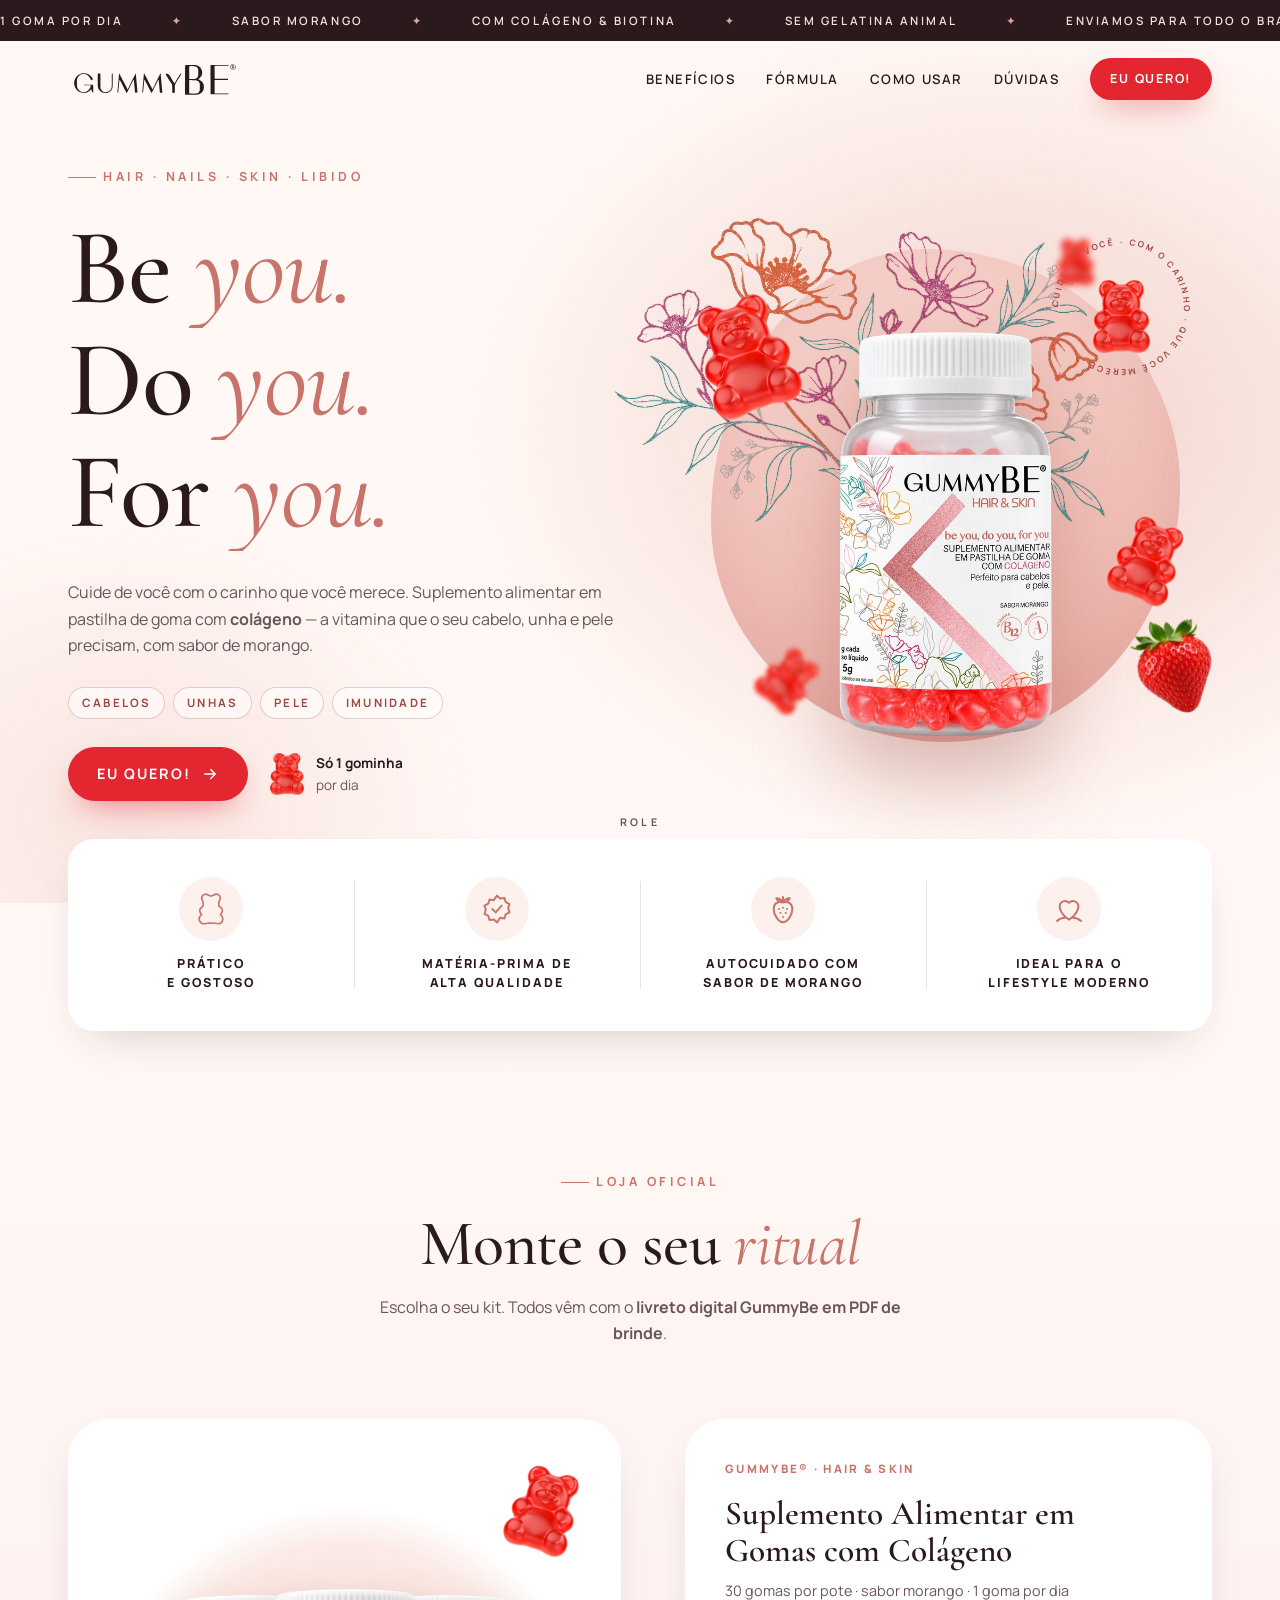
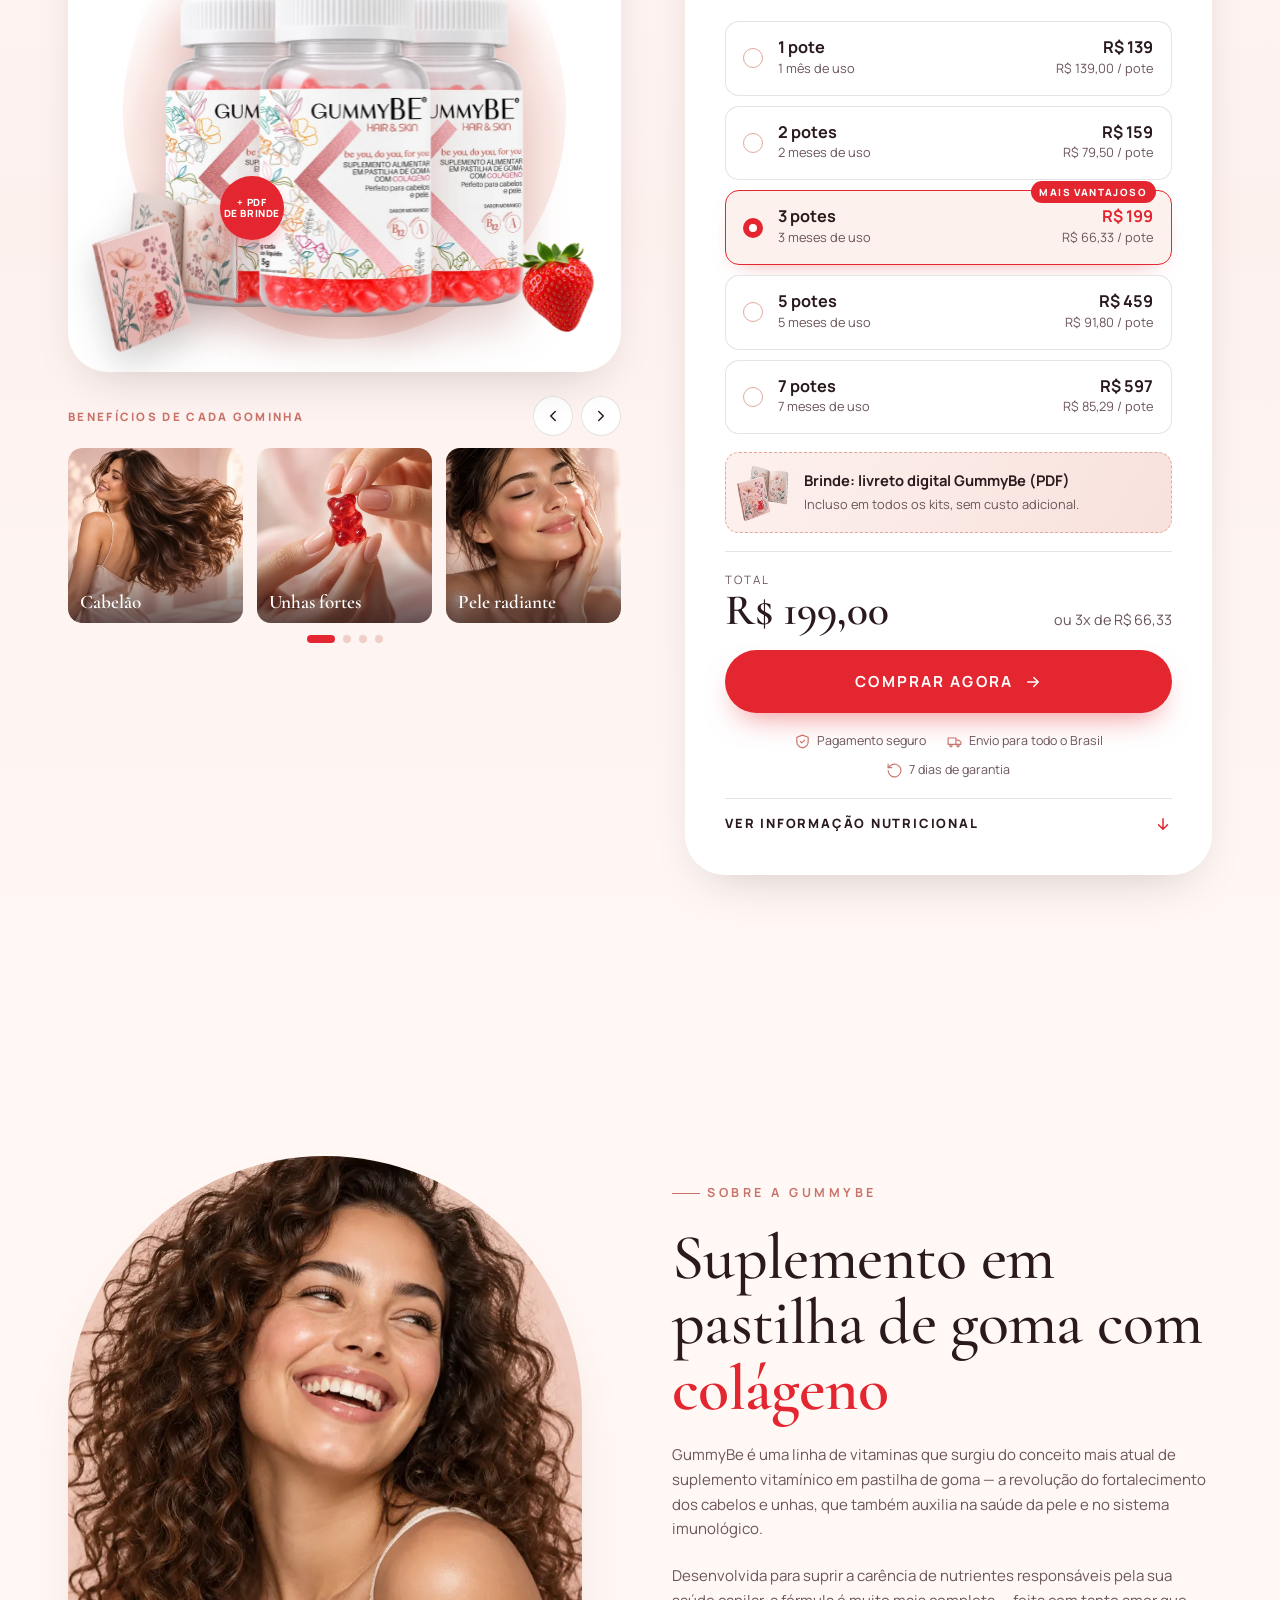
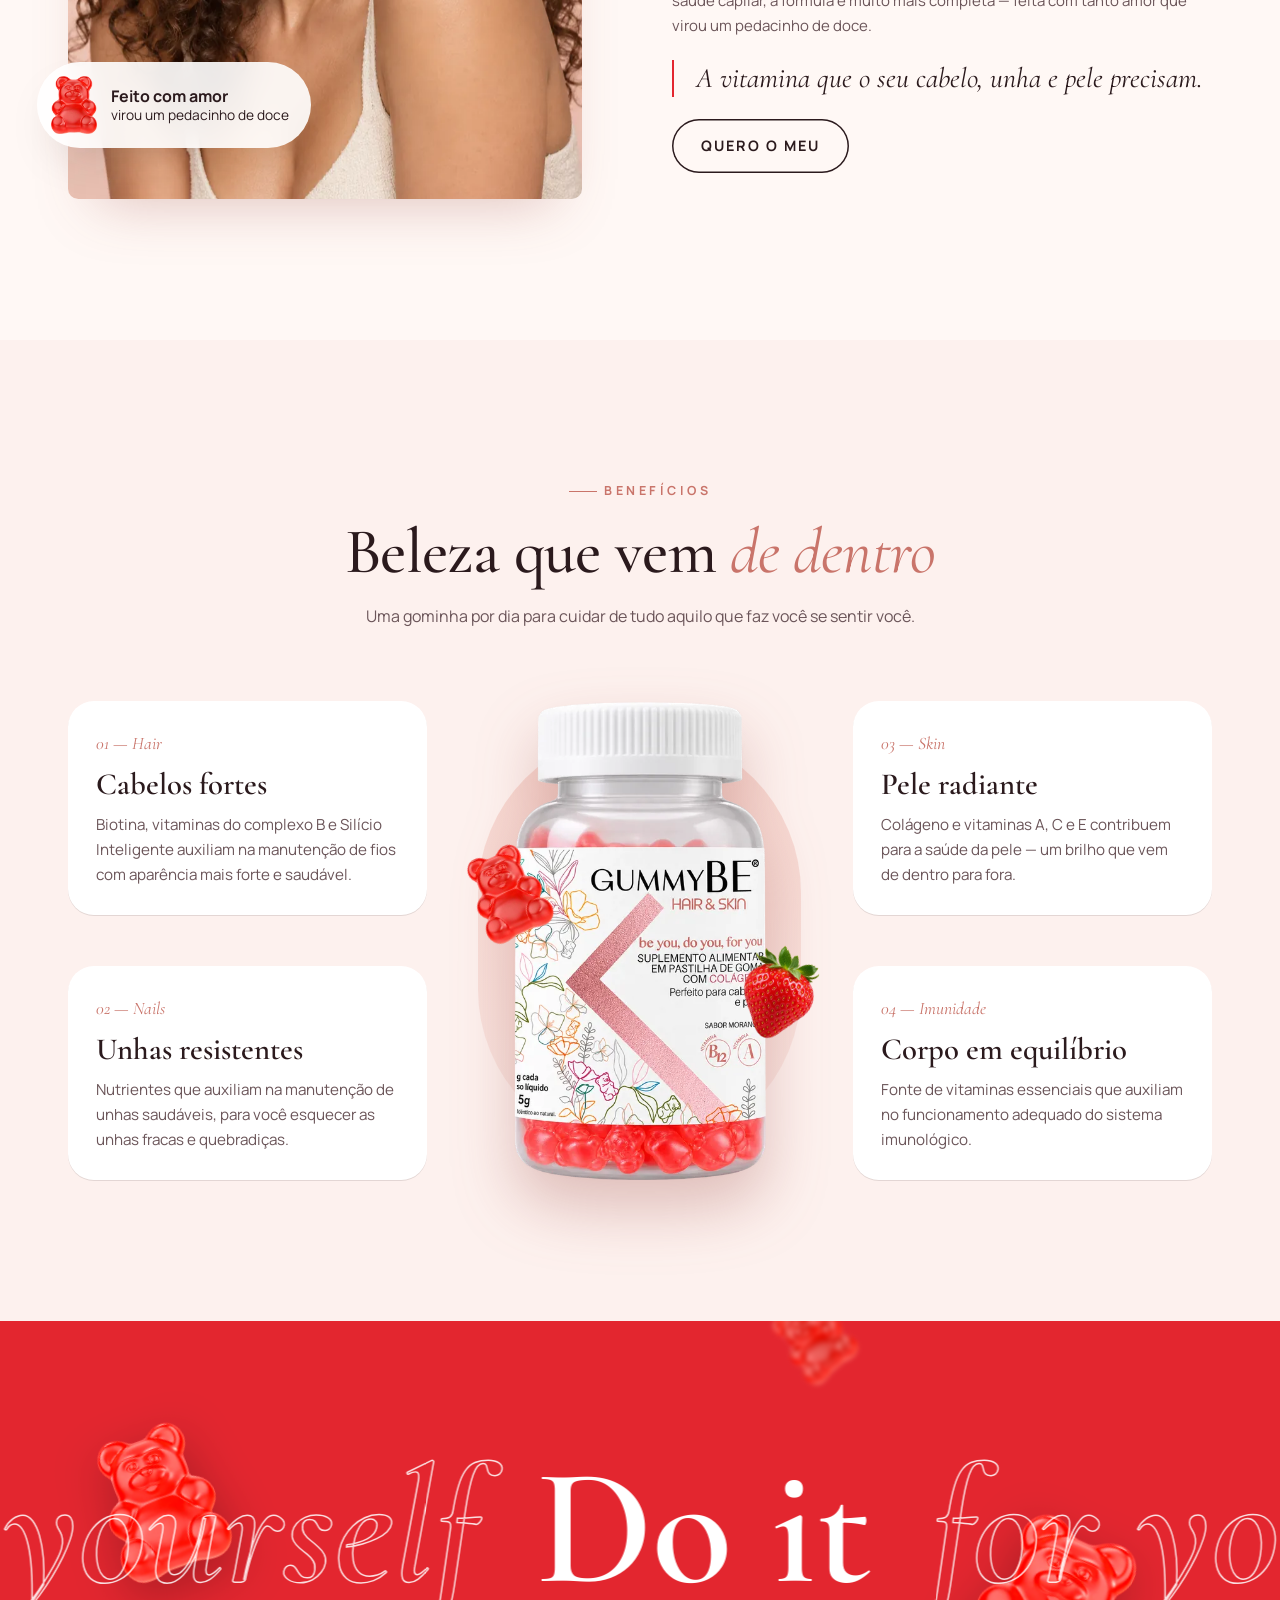
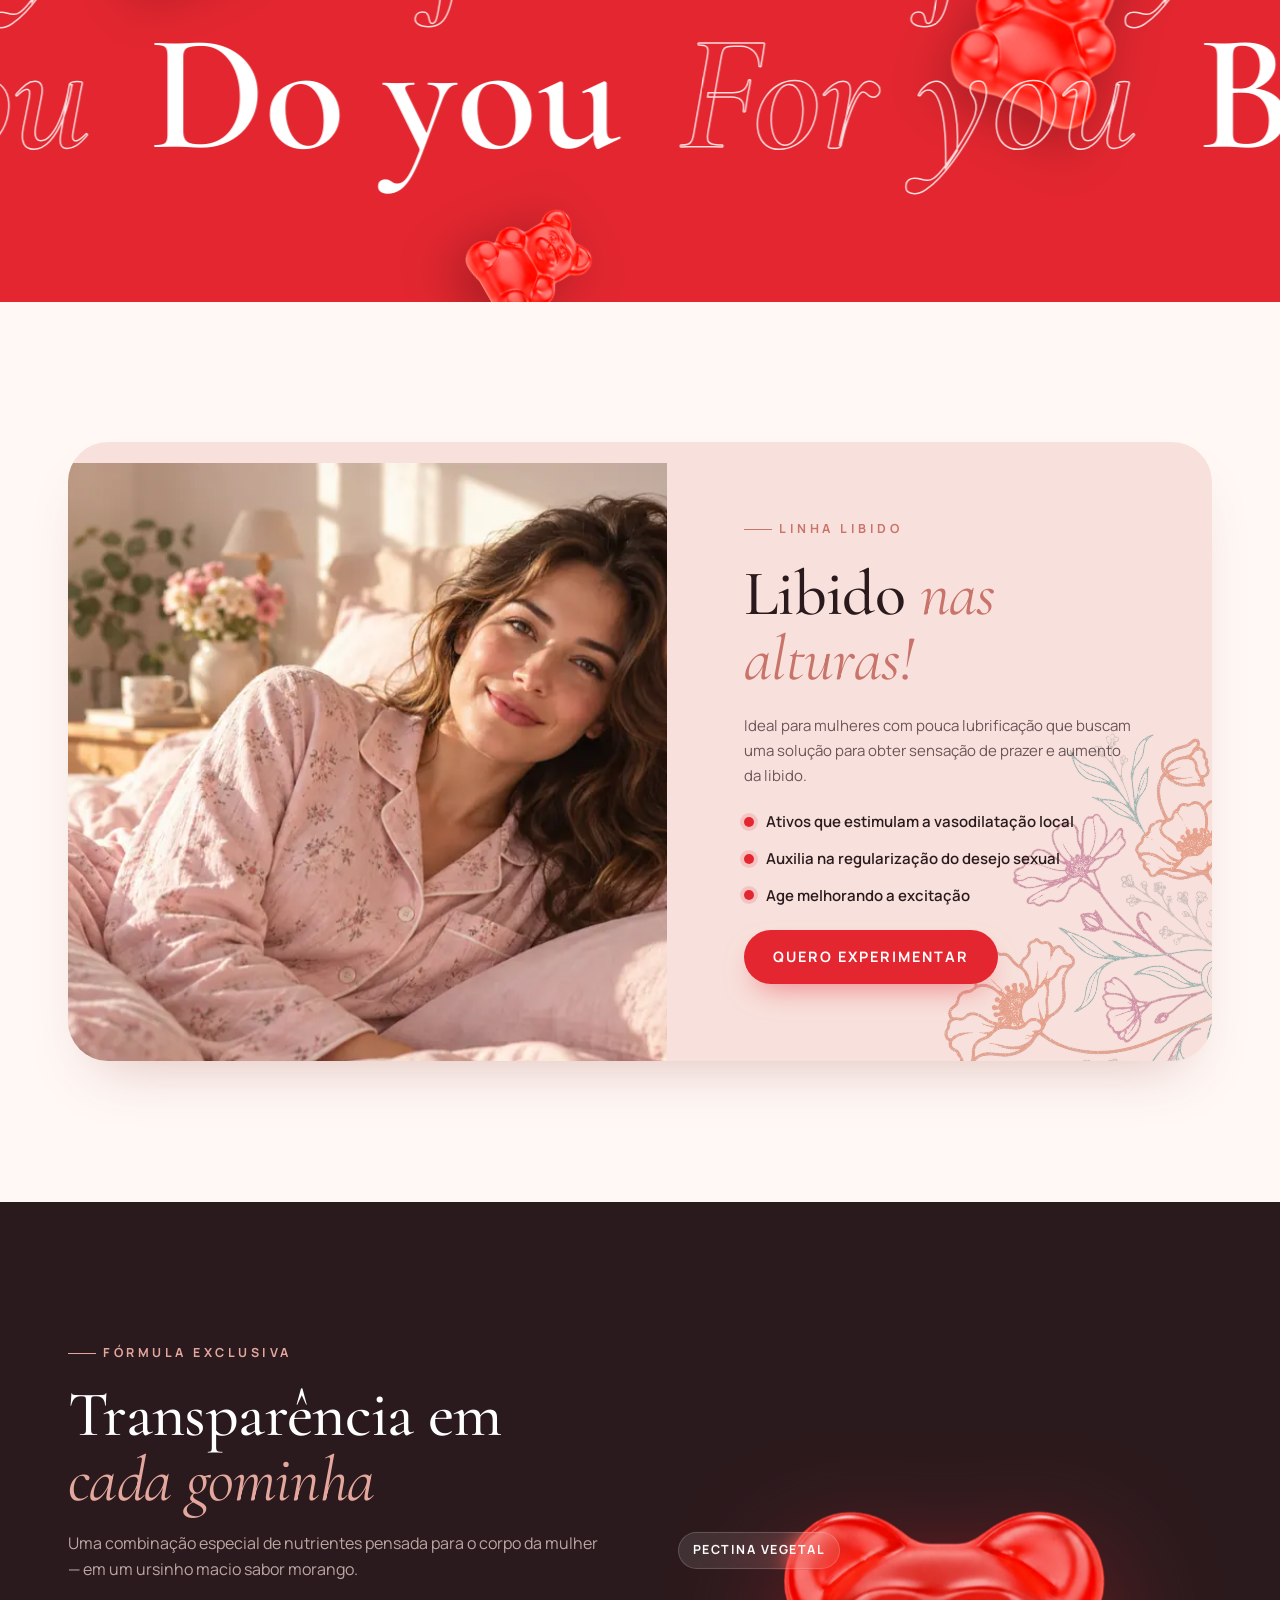
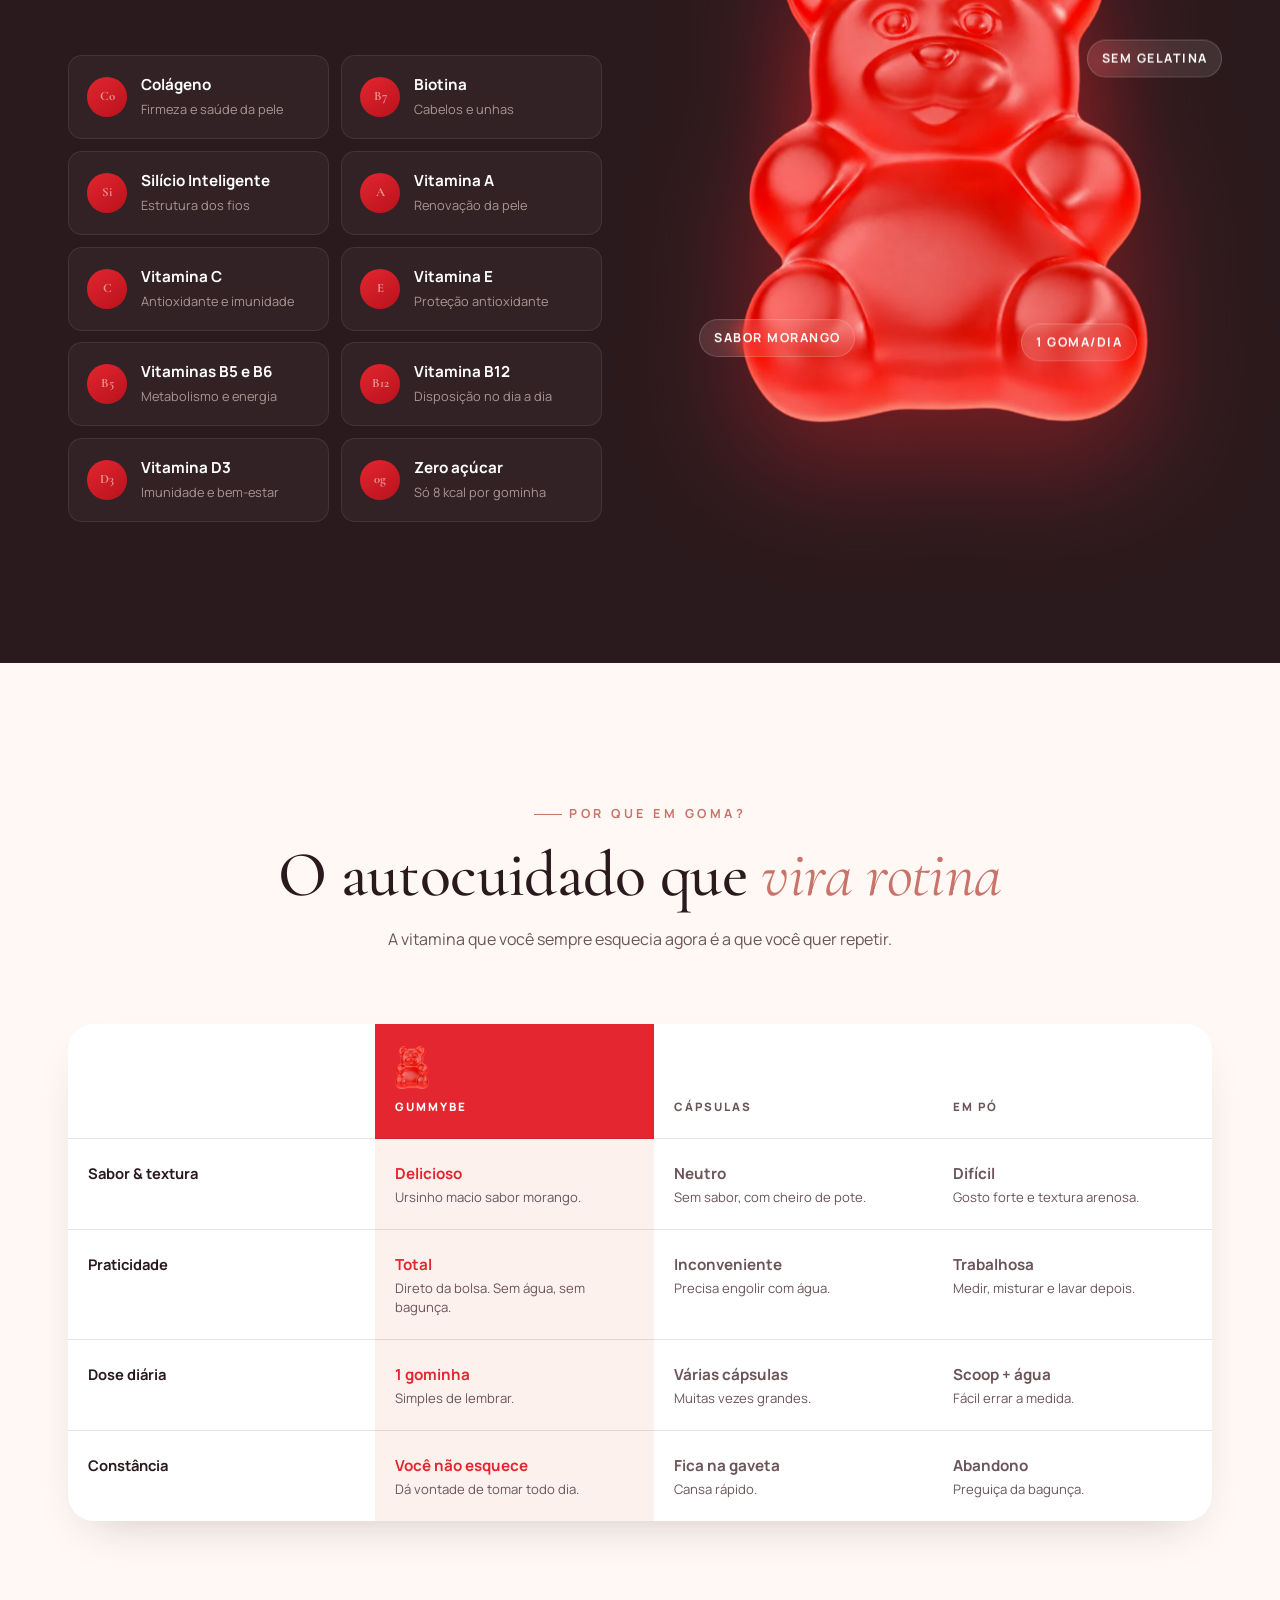
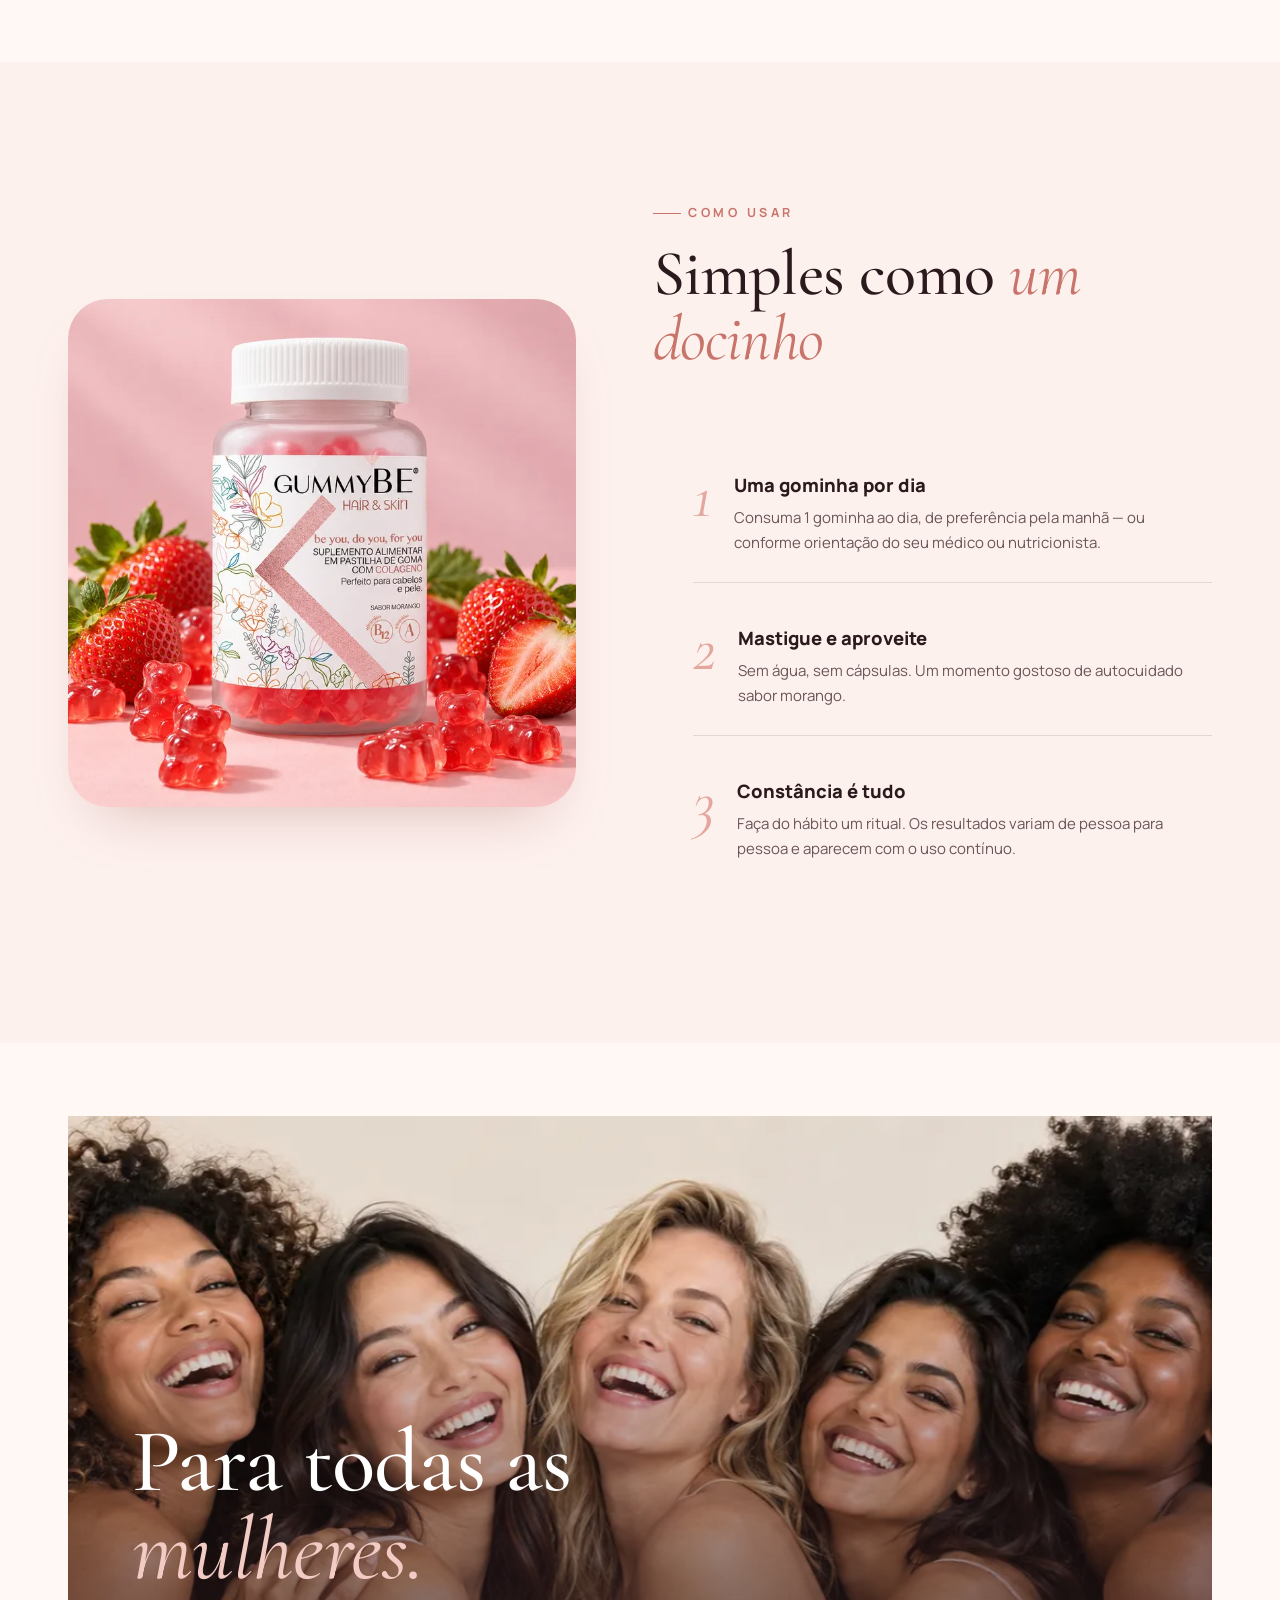
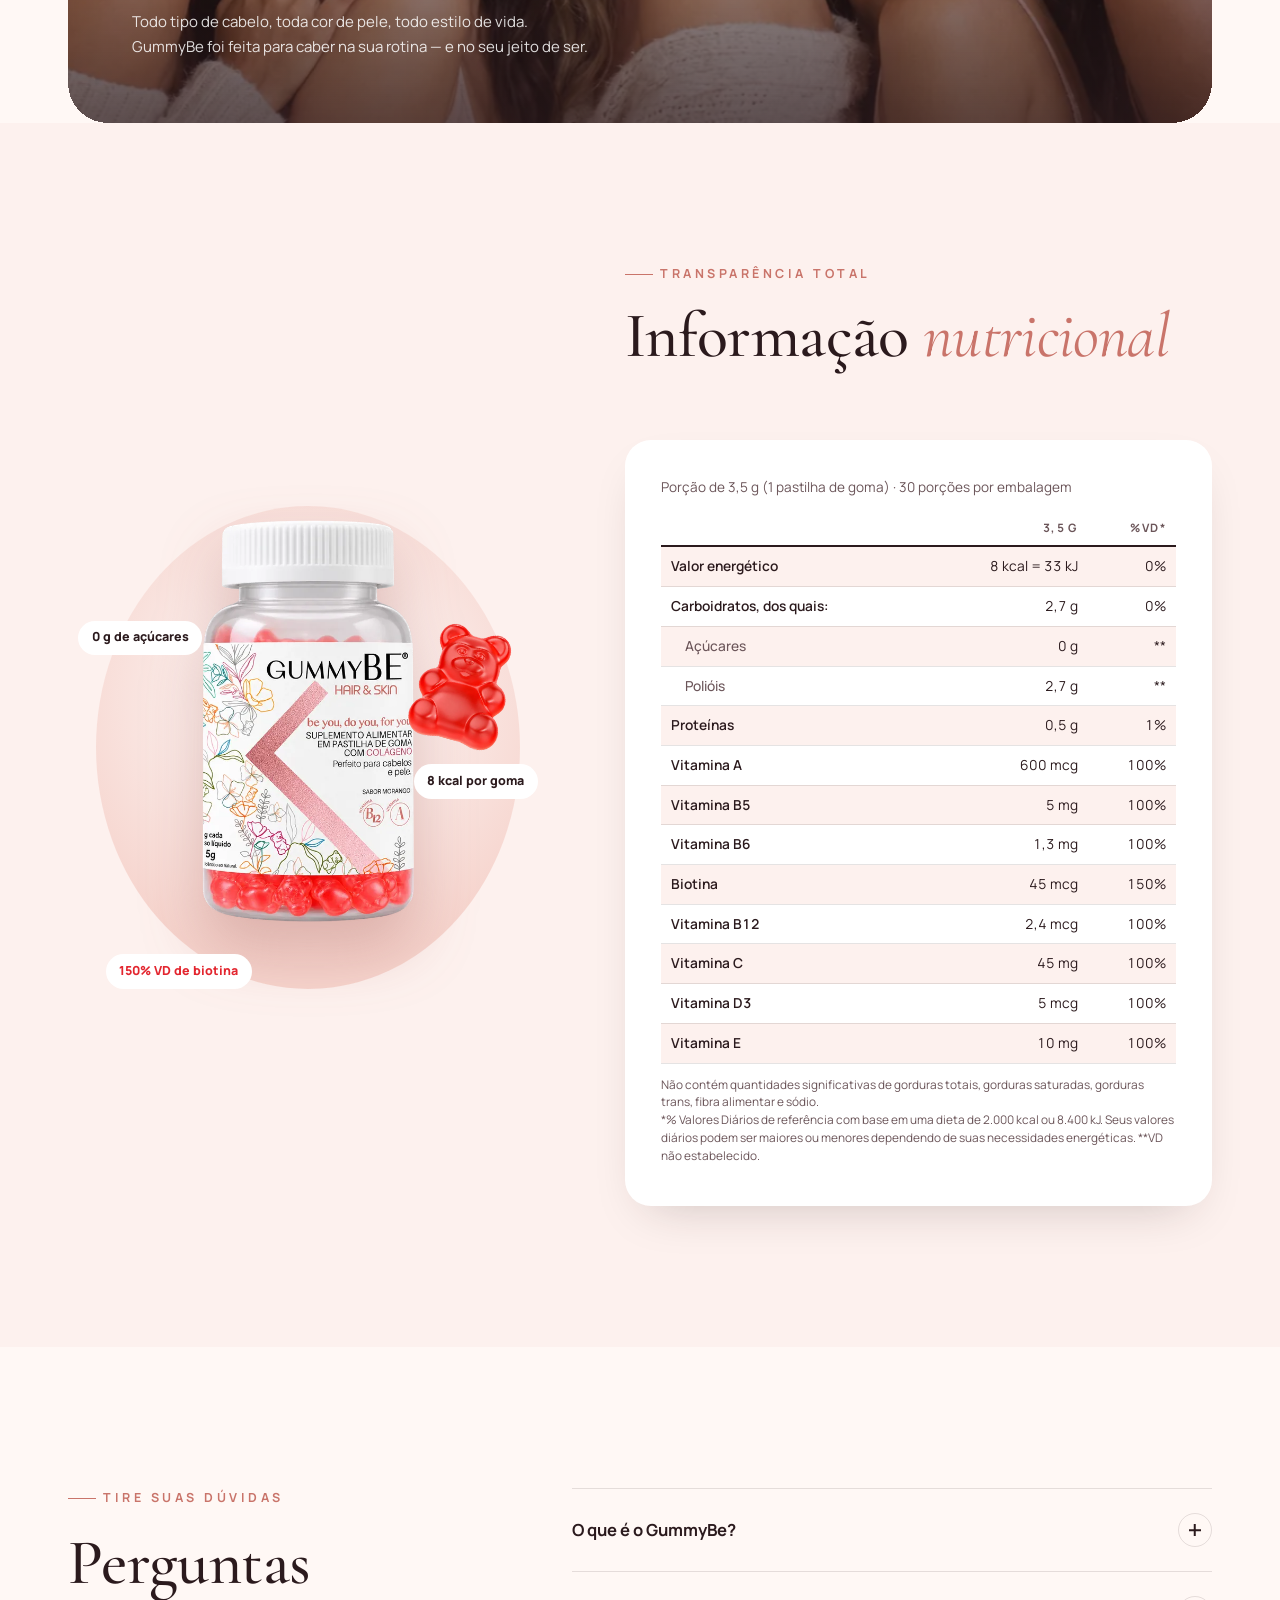
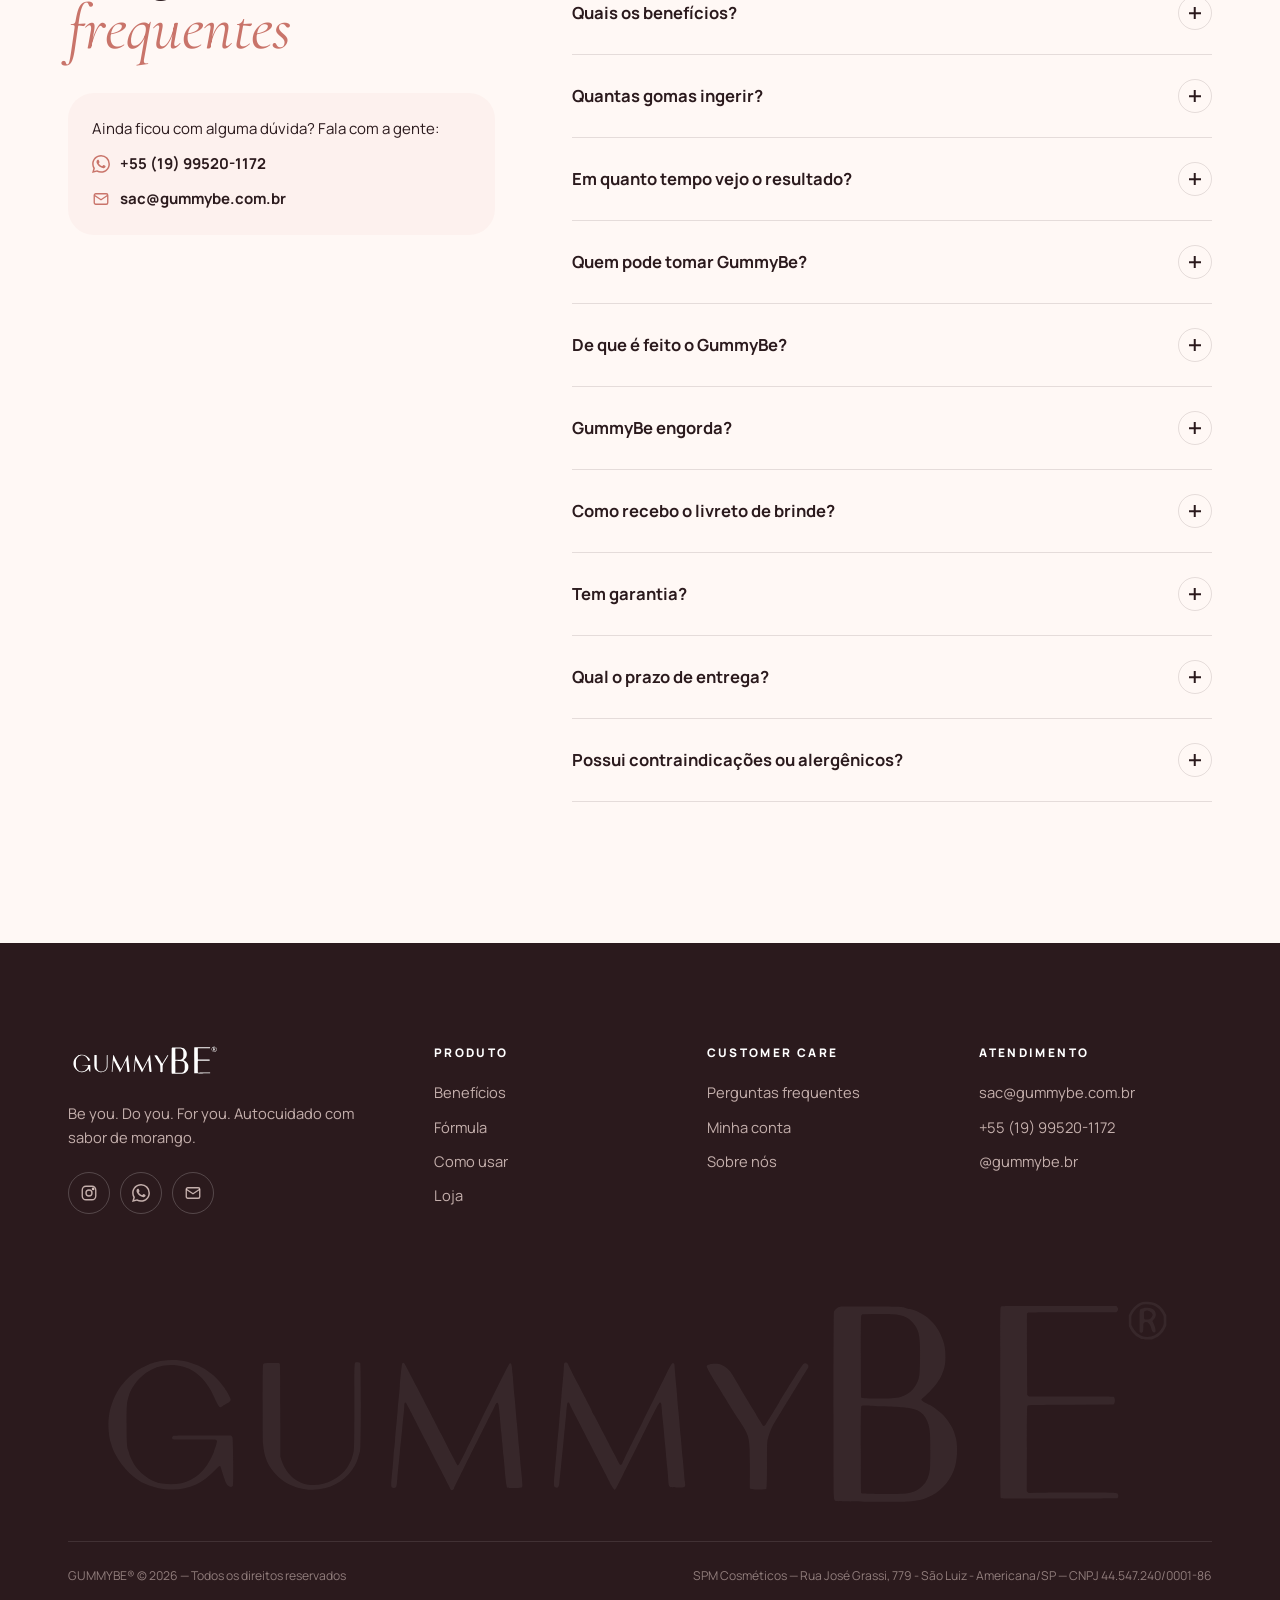
==== index.html @ 67b52961 "Landing page GummyBe Hair & Skin Landing page responsiva de produto único com loja (5 kits + livreto" ====
<!doctype html>
<html lang="pt-BR" class="no-js">
<head>
  <meta charset="utf-8">
  <meta name="viewport" content="width=device-width, initial-scale=1, viewport-fit=cover">
  <title>GummyBe® Hair &amp; Skin — Suplemento em goma com colágeno</title>
  <meta name="description" content="GummyBe® Hair & Skin: gominhas de ursinho sabor morango com colágeno, biotina e vitaminas para cabelos, unhas e pele. Apenas 1 goma por dia. Be you. Do you. For you.">
  <meta name="theme-color" content="#fff8f5">
  <link rel="canonical" href="https://www.gummybe.com.br/">

  <meta property="og:type" content="product">
  <meta property="og:title" content="GummyBe® Hair & Skin — Be you.">
  <meta property="og:description" content="Suplemento alimentar em pastilha de goma com colágeno. Sabor morango, 1 goma por dia.">
  <meta property="og:image" content="assets/img/og.jpg">
  <meta property="og:locale" content="pt_BR">

  <link rel="icon" type="image/png" href="assets/img/favicon.png">
  <link rel="apple-touch-icon" href="assets/img/favicon.png">

  <link rel="preconnect" href="https://fonts.googleapis.com">
  <link rel="preconnect" href="https://fonts.gstatic.com" crossorigin>
  <link href="https://fonts.googleapis.com/css2?family=Cormorant+Garamond:ital,wght@0,500;0,600;0,700;1,400;1,500&family=Manrope:wght@400;500;600;700;800&display=swap" rel="stylesheet">

  <link rel="preload" as="image" href="assets/img/jar-640.webp" imagesrcset="assets/img/jar-400.webp 400w, assets/img/jar-640.webp 640w, assets/img/jar-900.webp 900w" imagesizes="(max-width: 900px) 60vw, 360px">
  <link rel="stylesheet" href="assets/css/style.css">

  <script>document.documentElement.classList.replace('no-js', 'js');</script>
  <!-- Meta Pixel Code -->
  <script>
  !function(f,b,e,v,n,t,s)
  {if(f.fbq)return;n=f.fbq=function(){n.callMethod?
  n.callMethod.apply(n,arguments):n.queue.push(arguments)};
  if(!f._fbq)f._fbq=n;n.push=n;n.loaded=!0;n.version='2.0';
  n.queue=[];t=b.createElement(e);t.async=!0;
  t.src=v;s=b.getElementsByTagName(e)[0];
  s.parentNode.insertBefore(t,s)}(window, document,'script',
  'https://connect.facebook.net/en_US/fbevents.js');
  fbq('init', '976357427258798');
  fbq('track', 'PageView');
  </script>
  <!-- End Meta Pixel Code -->
</head>
<body>
<noscript><img height="1" width="1" style="display:none" alt=""
src="https://www.facebook.com/tr?id=976357427258798&ev=PageView&noscript=1"
/></noscript>

<svg width="0" height="0" style="position:absolute" aria-hidden="true" focusable="false"><symbol id="logo" viewBox="0 0 3144 690"><path fill="currentColor" fill-rule="evenodd" d="M 2953.8 77.0 C 2941.8 79.0, 2925.9 92.3, 2919.2 105.9 L 2915.5 113.4 2915.5 128.5 L 2915.6 143.5 2919.0 149.5 C 2926.3 162.5, 2932.6 168.7, 2945 175.7 C 2951.4 179.3, 2951.6 179.3, 2965.3 179.8 L 2979.0 180.2 2987.5 176.1 C 2999.6 170.3, 3008.5 161.7, 3014.2 150.2 L 3018.5 141.5 3018.5 127.5 L 3018.5 113.5 3014.5 105.7 C 3002.9 82.8, 2980.9 72.5, 2953.8 77.0 M 2954.8 84.0 C 2945.4 85.6, 2933.0 96.1, 2925.9 108.5 C 2922.5 114.5, 2922.5 114.5, 2922.5 127.5 L 2922.5 140.5 2926.3 147.5 C 2931.6 157.3, 2941.0 166.0, 2950.9 170.1 C 2961.3 174.4, 2974.9 174.1, 2985.3 169.2 C 2993.9 165.2, 3003.2 155.8, 3008 146.4 C 3011.4 139.7, 3011.5 139.2, 3011.5 128 C 3011.5 116.6, 3011.5 116.4, 3007.6 108.8 C 2997.6 88.8, 2978.8 80.0, 2954.8 84.0 M 2564.0 90.0 C 2562.0 92.0, 2562.0 92.9, 2562.2 353.0 C 2562.5 594.4, 2562.6 614.1, 2564.2 615.6 C 2565.7 617.1, 2577.9 617.2, 2724.0 617.1 C 2811.0 617.0, 2882.8 616.6, 2883.5 616.4 C 2886.0 615.4, 2887.3 609.4, 2885.8 606.3 C 2883.1 600.5, 2886.8 600.8, 2784.6 600.6 C 2732.8 600.6, 2679.1 600.9, 2665.3 601.3 L 2640.0 602.1 2637.5 599.6 L 2635.0 597.1 2635.3 480.1 C 2635.5 369.3, 2635.6 363.0, 2637.3 361.3 C 2639.0 359.6, 2645.5 359.5, 2756.1 359 L 2873.2 358.5 2875.2 356.0 C 2877.7 352.9, 2877.5 341.0, 2874.9 338.5 C 2873.5 337.1, 2860.3 336.9, 2757.2 337.0 L 2640.9 337.0 2638.6 334.7 L 2636.3 332.4 2635.6 221.4 C 2635.3 160.3, 2635.2 109.5, 2635.6 108.6 C 2636.0 107.6, 2637.4 106.4, 2638.7 105.9 C 2640.1 105.4, 2690.2 105, 2761.1 105 L 2881.1 105 2883.5 102.5 C 2885.2 100.9, 2886 99.0, 2886 96.5 C 2886 94.0, 2885.2 92.1, 2883.5 90.5 L 2881.1 88 2723.5 88 C 2567.1 88, 2566.0 88.0, 2564.0 90.0 M 2125 89.5 C 2124.2 89.7, 2121.8 90.2, 2119.6 90.5 C 2114.0 91.4, 2106.6 98.6, 2104.9 104.8 C 2103.6 109.6, 2103.3 576.7, 2104.6 605.5 C 2105.2 619.7, 2106.1 622.4, 2110.3 624.1 C 2114.9 626.0, 2283.7 626.7, 2310.5 625.0 C 2337.1 623.3, 2352.6 619.3, 2373.5 608.8 C 2403.8 593.5, 2428.5 562.6, 2438.2 527.6 C 2444.7 504.1, 2445.1 465.8, 2439.1 447.2 C 2438.0 443.7, 2436.5 439.0, 2435.9 436.7 C 2432.0 422.0, 2416.0 397.8, 2400.7 383.4 C 2393.6 376.7, 2370.6 360, 2368.4 360 C 2367.0 360, 2351.5 351.8, 2348.2 349.3 C 2343.7 345.9, 2344.1 344.9, 2352.2 338.2 C 2365.3 327.5, 2382.6 308.6, 2390.1 297 C 2397.7 285.2, 2398.8 283.2, 2401.5 277.0 C 2409.3 258.5, 2411.4 248.1, 2411.4 227.5 C 2411.4 207.0, 2409.7 196.2, 2403.3 178.5 C 2392.1 147.6, 2369.1 120.3, 2343.5 107.8 C 2340.8 106.4, 2337.2 104.6, 2335.5 103.7 C 2329.1 100.3, 2315.9 96, 2312.0 96 C 2309.7 96, 2305.8 95.1, 2303.2 94.0 C 2293.5 90.0, 2289.3 89.8, 2206.5 89.5 C 2162.5 89.3, 2125.8 89.3, 2125 89.5 M 2957.5 93.4 C 2956.9 93.7, 2954.8 94.1, 2952.7 94.5 C 2944.9 95.8, 2945 95.2, 2945 129.0 L 2945 159.0 2947.4 160.5 C 2949.3 161.8, 2950.3 161.9, 2951.9 161.0 C 2954.6 159.6, 2955.0 157.7, 2955.3 145.0 C 2955.5 135.0, 2955.6 134.5, 2958.1 133.1 C 2965.1 129.2, 2973.2 134.9, 2976.1 146 C 2979.3 158.0, 2980.8 160.5, 2985 160.5 C 2988.1 160.5, 2988.5 160.2, 2988.8 157.5 C 2989.4 153.0, 2987.2 144.4, 2983.4 136.2 L 2980.1 128.9 2984.1 124.5 C 2993.1 114.8, 2990.7 100.9, 2979.2 95.7 C 2974.9 93.8, 2960.4 92.3, 2957.5 93.4 M 2959.7 102.0 C 2957.1 104.1, 2957 104.5, 2957 113.5 C 2957 120.9, 2957.3 123.0, 2958.7 124.1 C 2960.3 125.5, 2967.8 125.8, 2972.4 124.6 C 2975.1 123.9, 2981 115.7, 2981 112.8 C 2981 104.5, 2966.1 97.0, 2959.7 102.0 M 2216.2 110.0 L 2182.8 110.5 2180.9 112.9 C 2179.1 115.2, 2179 118.5, 2179 227.0 C 2179 323.1, 2179.2 339.1, 2180.4 340.3 C 2182.3 342.1, 2223.5 343.0, 2256 341.9 C 2280.3 341.1, 2289.1 339.2, 2304.0 331.3 C 2322.6 321.5, 2337.2 299.6, 2339.9 277.4 C 2341.6 263.2, 2342.3 216.4, 2341.2 192.9 C 2339.9 166.9, 2337.0 155.5, 2328.0 141.8 C 2314.3 120.9, 2296.6 111.8, 2267.2 110.5 C 2259.7 110.2, 2252.6 109.8, 2251.5 109.7 C 2250.4 109.6, 2234.5 109.7, 2216.2 110.0 M 260.4 238.5 C 252.6 239.7, 243.4 241.7, 239.9 242.8 C 236.4 244.0, 231.5 245.4, 229.1 246.0 C 223.9 247.4, 200.4 258.7, 194.4 262.7 C 192.1 264.3, 188.3 266.8, 185.9 268.4 C 172.1 277.4, 155.7 294.2, 141.5 313.7 C 133 325.4, 123.8 345.4, 117.6 366 C 115.1 374.1, 114.5 377.0, 112.1 393.7 C 109.3 412.2, 112.0 446.6, 117.5 463.4 C 118.9 467.6, 120 471.5, 120 472.1 C 120 473.9, 127.3 490.2, 131.9 498.5 C 151.3 534.1, 183.3 565.0, 213.5 577.2 C 241.3 588.4, 259.0 592.1, 286 592.3 C 332.6 592.7, 369.3 575.9, 405.8 537.5 C 416.6 526.0, 418.1 525.5, 420.0 531.8 C 422.8 541.2, 427.4 556.0, 429.1 560.5 C 430.0 563.2, 431.6 567.6, 432.5 570.2 C 436.7 582.3, 449.0 589.5, 452.9 582.1 C 454.2 579.8, 454.4 533.2, 453.3 482.0 C 452.7 448.9, 452.6 448.6, 450.4 446.3 L 448.1 444 369.3 444 C 299.5 444, 290.2 444.2, 288.2 445.6 C 285.4 447.6, 285.2 452.5, 287.9 454.0 C 289.2 454.6, 309.8 455, 347.9 455 C 405.4 455, 406.0 455.0, 408.1 457.1 C 409.2 458.2, 409.9 459.8, 409.6 460.6 C 409.3 461.4, 408.3 464.9, 407.5 468.3 C 406.6 471.7, 405.1 476.5, 404.1 479 C 403.1 481.5, 401.9 485.1, 401.5 487 C 400.2 493.4, 387.2 518.3, 380.4 527.5 C 349.9 568.5, 312.9 583.2, 258.3 576.1 C 234.1 573.0, 204.4 554.1, 187.1 530.9 C 180.3 521.7, 169.8 501.0, 168.0 493 C 167.3 490.0, 166.1 486.0, 165.3 484.2 C 161.8 475.8, 161.0 462.7, 161.0 413.0 C 161 360.4, 161.5 353.2, 166.0 338.3 C 179.3 295.0, 216.5 261.0, 260 252.4 C 290.5 246.4, 323.1 252.5, 347.4 268.8 C 366.8 281.8, 385.3 304.0, 396.6 328 C 397.7 330.5, 400.8 337, 403.4 342.5 C 414.8 366.9, 416.8 369.1, 423.1 364.1 C 424.4 363.1, 427.3 361.3, 429.5 360.1 C 449.4 349.3, 449.8 348.4, 442.5 334.5 C 439.5 328.7, 436.2 322.7, 435.2 321.2 C 434.2 319.7, 431.2 315.3, 428.6 311.3 C 392.6 257.3, 325.0 228.1, 260.4 238.5 M 793.5 242.7 C 786.4 243.8, 787 233.6, 787 360.4 C 787 480.4, 786.8 486.0, 782.5 498.8 C 781.1 502.8, 780 506.6, 780 507.2 C 780 509.2, 771.9 525.1, 767.4 532.0 C 748.7 560.4, 711.2 580, 675.4 580 C 634.1 580, 600.3 553.9, 586.3 511 L 583.5 502.5 583.3 375.1 C 583.1 262.1, 582.9 247.5, 581.5 246.1 C 580.2 244.8, 576.9 244.6, 560.4 244.8 C 539.8 245.1, 537.5 245.5, 536.0 249.6 C 534.7 252.9, 534.7 449.4, 536.0 465.5 C 539.0 503.6, 549.4 527.6, 574.4 553.8 C 590.0 570.1, 614.5 583.6, 638 588.8 C 654.3 592.4, 659.0 593, 671.9 593.0 C 716.8 593.0, 757.3 572.5, 781.4 537.5 C 792.0 522.0, 795.0 514.9, 802.7 486 C 805.2 476.7, 805.5 247.0, 803 244.6 C 801.2 242.8, 797.6 242.1, 793.5 242.7 M 1365.0 244.0 C 1363.5 245.5, 1363.0 247.4, 1363.0 251.8 C 1363.0 258.4, 1359.2 306.8, 1358.5 309 C 1358.2 309.8, 1357.1 322.5, 1356.0 337.2 C 1354.9 351.8, 1353.4 369.6, 1352.6 376.7 C 1351.8 383.7, 1350.6 396.9, 1350.0 406 C 1349.4 415.1, 1348.1 430.4, 1347.0 440 C 1346.0 449.6, 1344.8 462, 1344.5 467.5 C 1344.2 473, 1342.6 491.2, 1341.0 508 C 1334.2 580.3, 1334.1 583.4, 1339.0 586.0 C 1345.8 589.7, 1349.5 585.5, 1350.4 572.8 C 1350.8 567.7, 1351.7 558.1, 1352.5 551.5 C 1353.3 544.9, 1354.6 531.6, 1355.5 522 C 1356.4 512.4, 1358.0 496.4, 1359.1 486.5 C 1360.1 476.6, 1361.7 460.9, 1362.5 451.5 C 1363.2 442.1, 1364.6 429.1, 1365.4 422.5 C 1366.2 415.9, 1367.8 399.0, 1369.0 385 C 1371.5 355.2, 1371.8 353.6, 1374.8 353.2 C 1376.6 352.9, 1377.3 353.6, 1378.5 356.7 C 1379.3 358.8, 1380.9 362.3, 1382.1 364.5 C 1383.2 366.7, 1389.9 379.8, 1397.0 393.5 C 1404.0 407.2, 1413.3 425.2, 1417.5 433.5 C 1421.8 441.8, 1426.1 450.3, 1427.2 452.5 C 1428.2 454.7, 1429.5 457.3, 1430.0 458.2 C 1433.6 464.6, 1441.1 479.2, 1453.2 503 C 1460.9 518.1, 1467.6 531.0, 1468.0 531.5 C 1468.7 532.5, 1488.8 571.5, 1493.7 581.5 C 1497.2 588.5, 1500.8 593, 1502.9 593 C 1504.3 593, 1508.8 584.8, 1522.0 558.2 C 1546.4 509.1, 1550.9 500.1, 1552.0 498.2 C 1552.9 496.5, 1557.4 487.3, 1570.8 460.5 C 1626.0 349.1, 1624.4 352.1, 1628.4 353.6 C 1630.5 354.4, 1630.8 356.0, 1632.0 373 C 1632.5 381.0, 1633.8 394.9, 1634.9 404 C 1636.0 413.1, 1637.3 427.5, 1638.0 436 C 1638.6 444.5, 1639.7 456.9, 1640.5 463.5 C 1641.3 470.1, 1642.6 484.3, 1643.5 495.1 C 1644.3 505.9, 1645.6 520.3, 1646.4 527.1 C 1647.2 533.9, 1648.3 546.7, 1649.0 555.5 C 1651.3 589.3, 1649.1 586.4, 1673.0 586.8 C 1697.6 587.2, 1697.7 587.2, 1695.0 569 C 1694.5 565.4, 1693.3 553.3, 1692.5 542 C 1691.6 530.7, 1690.1 513.9, 1689.0 504.5 C 1688.0 495.1, 1686.6 480.3, 1686.0 471.5 C 1685.4 462.7, 1684.3 449.9, 1683.5 443 C 1682.7 436.1, 1681.1 418.6, 1680.0 404 C 1678.9 389.4, 1677.5 374.8, 1677.0 371.5 C 1676.5 368.2, 1675.4 355.5, 1674.5 343.2 C 1673.7 330.9, 1672.5 316.7, 1672.0 311.7 C 1670.2 295.1, 1667.0 257.6, 1667.0 252.8 C 1667.0 249.4, 1666.4 247.4, 1665.0 246.0 C 1660.9 241.9, 1659.6 243.8, 1639.6 284.3 C 1629.2 305.3, 1617.1 329.7, 1612.7 338.5 C 1598.0 367.9, 1587.4 389.3, 1579.1 406.5 C 1574.6 415.9, 1570.2 424.6, 1569.5 426 C 1568.7 427.4, 1564.7 435.2, 1560.6 443.5 C 1536.1 493.3, 1529 507.8, 1529 508.4 C 1529 508.9, 1528.2 510.4, 1527.1 511.8 C 1526.1 513.3, 1524.6 516.4, 1523.9 518.8 C 1522.6 523.3, 1520.2 525.4, 1517.6 524.4 C 1516.7 524.0, 1513.3 518.3, 1509.9 511.6 C 1506.6 505.0, 1502.1 496.1, 1499.9 492 C 1497.7 487.9, 1491.4 475.9, 1486.1 465.5 C 1480.7 455.1, 1474.1 442.4, 1471.5 437.5 C 1461.8 419.0, 1454.7 405.4, 1452.8 401.5 C 1451.8 399.3, 1450.4 396.6, 1449.8 395.5 C 1449.1 394.4, 1447.8 391.9, 1446.8 390 C 1445.7 388.1, 1443.8 385.0, 1442.5 383.1 C 1441.1 381.2, 1440 378.9, 1440 377.9 C 1440 376.9, 1437.9 372.1, 1435.4 367.3 C 1432.8 362.5, 1426.0 349.3, 1420.2 338 C 1414.5 326.7, 1407.3 312.8, 1404.2 307 C 1386.1 272.5, 1374 248.6, 1374 247.2 C 1374 243.9, 1367.4 241.6, 1365.0 244.0 M 918.9 245.6 C 917.4 247.5, 913.7 280.4, 911.5 312.5 C 910.7 324.6, 909.6 337.2, 909.1 340.5 C 908.5 343.8, 907.4 355.9, 906.5 367.5 C 905.7 379.1, 903.9 399.3, 902.6 412.5 C 901.2 425.7, 899.6 444.4, 899.0 454 C 898.4 463.6, 897.4 474.0, 896.9 477 C 896.4 480.0, 895.3 492.2, 894.4 504 C 893.6 515.8, 892.1 533.6, 891.0 543.5 C 887.6 575.7, 887.4 583.4, 889.9 585.9 C 892.6 588.6, 898.3 588.7, 900.9 586.1 C 903.1 583.9, 903.5 581.3, 905.5 555.5 C 906.4 544.5, 908.0 528.1, 909.0 519 C 910.0 509.9, 911.4 496.2, 912.0 488.5 C 912.6 480.8, 914.0 467, 915.1 457.8 C 916.1 448.7, 917.7 433.1, 918.5 423.3 C 919.3 413.5, 920.9 397.9, 922.0 388.5 C 923.1 379.1, 924.0 368.1, 924.0 363.9 C 924 354.5, 925.7 351.3, 928.9 354.5 C 930.0 355.6, 936.7 368.0, 943.8 382 C 958.4 411.0, 973.3 440.0, 984.0 460.5 C 988.0 468.2, 996.5 484.9, 1003.0 497.5 C 1009.4 510.1, 1017.0 524.5, 1019.7 529.5 C 1022.4 534.5, 1028.4 545.9, 1032.9 554.9 C 1037.5 563.9, 1043.2 575.2, 1045.6 579.9 C 1048.0 584.6, 1050 589.0, 1050 589.6 C 1050 591.1, 1053.4 594, 1055.2 594 C 1056.8 594, 1061 590.0, 1061 588.5 C 1061 587.6, 1163.5 381.5, 1166.6 376 C 1167.4 374.6, 1169.4 370.6, 1171.0 367 C 1176.8 354.2, 1178.6 352.2, 1181.7 355.2 C 1183.6 357.2, 1184.8 367.0, 1188.0 406.4 C 1189.1 420.6, 1190.2 432.6, 1190.5 433.0 C 1190.8 433.4, 1192.1 447.2, 1193.5 463.6 C 1194.9 480.1, 1196.4 496.9, 1197.0 501 C 1197.5 505.1, 1198.7 517.5, 1199.5 528.5 C 1202.0 561.0, 1204.9 584.2, 1206.7 586.2 C 1209.3 589.0, 1244.9 588.9, 1247.4 586.1 C 1249.4 583.9, 1248.9 574.1, 1245.0 537.5 C 1244.0 527.6, 1242.6 512.9, 1242.0 504.8 C 1241.4 496.7, 1240.3 484.1, 1239.5 476.8 C 1238.6 469.5, 1237.5 456.8, 1236.9 448.5 C 1236.4 440.2, 1234.8 422.7, 1233.5 409.5 C 1232.1 396.3, 1230.6 378.8, 1230.0 370.5 C 1229.4 362.2, 1228.1 347.2, 1227.0 337 C 1226.0 326.8, 1224.6 311.1, 1224.0 302 C 1223.4 292.9, 1222.5 281.4, 1221.9 276.5 C 1221.3 271.6, 1220.5 263.1, 1220.0 257.6 C 1219.1 247.2, 1217.8 244.3, 1214.4 245.4 C 1212.6 246.0, 1194.8 281.3, 1128.2 416 C 1068.7 536.5, 1073.8 526.9, 1070.6 525.7 C 1069.8 525.4, 1067.0 520.7, 1064.3 515.3 C 1061.5 509.9, 1056.6 500.3, 1053.2 494 C 1049.9 487.7, 1043.2 474.6, 1038.2 465 C 1033.3 455.4, 1027.0 443.2, 1024.3 438 C 1019.6 429.1, 1014.4 419.0, 988.5 368.5 C 982.8 357.5, 976.1 344.4, 973.5 339.5 C 970.9 334.6, 964.8 322.9, 960.0 313.5 C 929.0 253.3, 926.1 247.8, 924.3 245.8 C 922.3 243.6, 920.6 243.5, 918.9 245.6 M 2020.4 248.2 C 2017.1 251.8, 2008.0 265.5, 1997.5 282.5 C 1993.8 288.6, 1989.7 295.1, 1988.5 297 C 1987.3 298.9, 1983.2 305.4, 1979.5 311.5 C 1975.8 317.6, 1970.6 325.9, 1968.0 330 C 1962.7 338.5, 1957.5 347.1, 1955.0 351.5 C 1950.8 358.9, 1937.5 380.9, 1935.1 384.5 C 1933.6 386.7, 1931.9 389.6, 1931.2 391 C 1930.5 392.4, 1928.2 396.2, 1926.0 399.5 C 1923.8 402.8, 1921.1 407.3, 1919.9 409.5 C 1915.2 418.4, 1911.2 420.2, 1908.4 414.8 C 1907.5 413.0, 1904.3 407.9, 1901.4 403.4 C 1898.5 399.0, 1894.3 392.0, 1892.0 387.9 C 1889.8 383.8, 1886.1 377.6, 1883.8 374 C 1881.6 370.4, 1877.8 364.4, 1875.5 360.5 C 1873.1 356.6, 1869.4 350.6, 1867.2 347 C 1864.9 343.4, 1861.0 336.9, 1858.4 332.5 C 1855.8 328.1, 1852.5 322.5, 1851.0 320 C 1849.5 317.5, 1846.8 312.8, 1845.0 309.5 C 1843.2 306.2, 1839.1 299.2, 1836.0 294 C 1832.9 288.8, 1828.5 281.4, 1826.3 277.5 C 1818.1 263.7, 1807.9 254.4, 1795.3 249.5 C 1782.6 244.6, 1757.0 247.1, 1755.4 253.5 C 1754.8 255.8, 1765.3 275.2, 1777.3 294.5 C 1780.4 299.4, 1784.0 305.2, 1785.2 307.3 C 1788.2 312.2, 1792.6 319.2, 1796.7 325.6 C 1798.5 328.4, 1800 331.1, 1800 331.5 C 1800 331.9, 1801.0 333.7, 1802.3 335.4 C 1803.5 337.1, 1806.3 341.4, 1808.4 345 C 1812.8 352.4, 1815.2 356.2, 1820.2 364 C 1822.1 367.0, 1825.0 371.7, 1826.6 374.3 C 1828.2 376.9, 1836.2 389.3, 1844.5 401.8 C 1873.9 446.4, 1874.1 447.3, 1874.0 532.0 L 1873.9 588.5 1876.0 590.2 C 1879.2 592.8, 1917.0 592.9, 1919.1 590.3 C 1920.2 589.0, 1920.6 576.7, 1921.0 523.6 C 1921.5 459.2, 1921.6 458.4, 1923.9 450.5 C 1930.8 426.9, 1935.1 417.6, 1951.9 391.3 C 1954.4 387.4, 1957.8 381.8, 1959.5 379.0 C 1962.9 373.1, 1966.9 366.7, 1971.5 359.5 C 1976.0 352.5, 1985.5 337.1, 1987.4 333.5 C 1988.3 331.9, 1990.3 328.6, 1991.8 326.4 C 1995.8 320.2, 2000.2 313.0, 2015.6 287.5 C 2023.3 274.9, 2030.8 262.7, 2032.3 260.5 C 2035.8 255.3, 2035.8 251.6, 2032.1 247.9 C 2028.1 243.9, 2024.3 244.0, 2020.4 248.2 M 2180.7 362.8 C 2179.0 364.7, 2178.9 370.7, 2178.9 483.1 C 2179.0 577.1, 2179.2 601.7, 2180.2 602.7 C 2182.0 604.4, 2272.6 605.6, 2294 604.1 C 2321.5 602.2, 2333.6 597.5, 2348.2 582.9 C 2359.9 571.2, 2366.8 555.1, 2369.0 534.9 C 2370.1 523.9, 2370.2 460.9, 2369.1 440 C 2367.0 401.9, 2351.4 377.9, 2324.4 371.2 C 2307.4 367.0, 2295.5 365.9, 2233.5 363.5 C 2213.2 362.7, 2193.3 361.8, 2189.5 361.4 C 2183.3 360.9, 2182.3 361.0, 2180.7 362.8"/></symbol></svg>

<div class="veil" aria-hidden="true"><img src="assets/img/bear-160.webp" alt="" width="70" height="88"></div>

<!-- Announcement -->
<div class="announce" aria-label="Avisos">
  <div class="announce__track">
    <span>1 goma por dia</span><span>Sabor morango</span><span>Com colágeno &amp; biotina</span><span>Sem gelatina animal</span><span>Enviamos para todo o Brasil</span><span>Livreto em PDF de brinde</span><span>7 dias de garantia</span>
    <span aria-hidden="true">1 goma por dia</span><span aria-hidden="true">Sabor morango</span><span aria-hidden="true">Com colágeno &amp; biotina</span><span aria-hidden="true">Sem gelatina animal</span><span aria-hidden="true">Enviamos para todo o Brasil</span><span aria-hidden="true">Livreto em PDF de brinde</span><span aria-hidden="true">7 dias de garantia</span>
  </div>
</div>

<!-- Header -->
<header class="header" id="top">
  <div class="container">
    <a href="#top" class="logo" aria-label="GummyBe — início">
      <svg viewBox="0 0 3144 690" role="img" aria-hidden="true"><use href="#logo"/></svg>
    </a>
    <button class="menu-toggle" aria-label="Abrir menu" aria-expanded="false" aria-controls="nav"><span></span><span></span></button>
    <nav class="nav" id="nav" aria-label="Principal">
      <a href="#beneficios">Benefícios</a>
      <a href="#formula">Fórmula</a>
      <a href="#como-usar">Como usar</a>
      <a href="#duvidas">Dúvidas</a>
      <a href="#comprar" class="btn">Eu quero!</a>
    </nav>
  </div>
</header>

<main>

  <!-- Hero -->
  <section class="hero" aria-labelledby="hero-title">
    <div class="container hero__grid">
      <div class="hero__copy">
        <span class="eyebrow" data-hero style="--d:.3s">Hair · Nails · Skin · Libido</span>
        <h1 class="hero__title display" id="hero-title">
          <span class="line"><span style="--d:.35s">Be <em>you.</em></span></span>
          <span class="line"><span style="--d:.5s">Do <em>you.</em></span></span>
          <span class="line"><span style="--d:.65s">For <em>you.</em></span></span>
        </h1>
        <p class="lead" data-hero style="--d:.85s">
          Cuide de você com o carinho que você merece. Suplemento alimentar em pastilha de goma com <strong>colágeno</strong> — a vitamina que o seu cabelo, unha e pele precisam, com sabor de morango.
        </p>
        <div class="hero__tags" data-hero style="--d:.95s">
          <span class="tag">Cabelos</span><span class="tag">Unhas</span><span class="tag">Pele</span><span class="tag">Imunidade</span>
        </div>
        <div class="hero__cta" data-hero style="--d:1.05s">
          <a href="#comprar" class="btn">Eu quero!
            <svg viewBox="0 0 24 24" fill="none" stroke="currentColor" stroke-width="2" stroke-linecap="round" stroke-linejoin="round"><path d="M5 12h14M13 6l6 6-6 6"/></svg>
          </a>
          <div class="hero__proof">
            <img src="assets/img/bear-160.webp" alt="" width="34" height="42">
            <span><strong>Só 1 gominha</strong><br>por dia</span>
          </div>
        </div>
      </div>

      <div class="hero__visual" aria-hidden="true">
        <div class="hero__blob" data-hero="pop" style="--d:.2s"></div>
        <img class="hero__flowers" data-hero style="--d:.6s" src="assets/img/flowers-900.png" alt="" width="900" height="572" data-parallax="-0.06">
        <div class="hero__jar" data-hero="pop" style="--d:.45s">
          <img src="assets/img/jar-640.webp"
               srcset="assets/img/jar-400.webp 400w, assets/img/jar-640.webp 640w, assets/img/jar-900.webp 900w"
               sizes="(max-width: 900px) 60vw, 360px" alt="" width="640" height="1212" fetchpriority="high">
        </div>

        <div class="float float--b1" data-hero style="--d:.9s" data-parallax="0.18" data-mouse="30"><img src="assets/img/bear-320.webp" alt="" width="320" height="403"></div>
        <div class="float float--b2" data-hero style="--d:1s" data-parallax="-0.12" data-mouse="-22"><img src="assets/img/bear-320.webp" alt="" width="320" height="403"></div>
        <div class="float float--b3" data-hero style="--d:1.1s" data-parallax="0.26" data-mouse="40"><img src="assets/img/bear-160.webp" alt="" width="160" height="201"></div>
        <div class="float float--b4" data-hero style="--d:1.15s" data-parallax="0.3" data-mouse="-45"><img src="assets/img/bear-160.webp" alt="" width="160" height="201"></div>
        <div class="float float--s1" data-hero style="--d:1.2s" data-parallax="-0.2" data-mouse="18"><img src="assets/img/strawberry-320.webp" alt="" width="320" height="424"></div>

        <div class="hero__ring" data-hero style="--d:1.25s">
          <svg viewBox="0 0 200 200">
            <defs><path id="circle" d="M100,100 m-78,0 a78,78 0 1,1 156,0 a78,78 0 1,1 -156,0"/></defs>
            <text><textPath href="#circle">cuide de você · com o carinho · que você merece ·</textPath></text>
          </svg>
          <div class="ring-bear"><img src="assets/img/bear-160.webp" alt="" width="160" height="201"></div>
        </div>
      </div>
    </div>
    <div class="hero__scroll" aria-hidden="true"><span>Role</span><i></i></div>
  </section>

  <!-- Features -->
  <section class="features" aria-label="Diferenciais">
    <div class="container">
      <ul class="features__card" data-reveal="up">
        <li class="feature">
          <span class="feature__icon">
            <svg viewBox="-40 -40 880 1089" fill="none" stroke="currentColor" stroke-width="56" stroke-linejoin="round"><path d="M 202 1 C 98 11, 48 132, 111 220 C 133 251, 134 253, 133 274 C 132 308, 133 344, 134 362 C 139 402, 136 409, 104 427 C 45 460, 16 502, 14 556 C 13 598, 26 627, 64 670 C 82 690, 82 697, 65 710 C 3 756, -17 844, 17 916 C 55 995, 110 1020, 213 1003 C 227 1001, 234 1000, 279 990 C 303 984, 307 984, 384 983 C 520 982, 507 981, 547 992 C 601 1007, 636 1010, 671 1004 C 743 993, 791 940, 800 864 C 802 847, 803 828, 801 833 C 800 835, 800 835, 800 831 C 799 791, 769 738, 732 711 C 717 699, 717 695, 738 671 C 775 629, 787 602, 787 563 C 787 538, 784 522, 772 498 C 755 463, 736 446, 685 418 C 664 407, 662 401, 665 362 C 667 340, 667 320, 666 293 C 664 261, 666 254, 681 231 C 708 190, 715 172, 714 136 C 714 19, 596 -39, 495 29 C 490 33, 480 39, 474 43 C 448 61, 443 63, 398 62 C 352 62, 345 61, 321 43 C 275 9, 241 -3, 202 1"/></svg>
          </span>
          <h3>Prático<br>e gostoso</h3>
        </li>
        <li class="feature">
          <span class="feature__icon">
            <svg viewBox="0 0 24 24" fill="none" stroke="currentColor" stroke-width="1.5" stroke-linecap="round" stroke-linejoin="round"><path d="M12 2l2.4 2.2 3.2-.5.9 3.1 2.9 1.5-1 3.1 1 3.1-2.9 1.5-.9 3.1-3.2-.5L12 22l-2.4-2.2-3.2.5-.9-3.1-2.9-1.5 1-3.1-1-3.1 2.9-1.5.9-3.1 3.2.5z"/><path d="M8.5 12l2.5 2.5 4.5-5"/></svg>
          </span>
          <h3>Matéria-prima de<br>alta qualidade</h3>
        </li>
        <li class="feature">
          <span class="feature__icon">
            <svg viewBox="0 0 24 24" fill="none" stroke="currentColor" stroke-width="1.5" stroke-linecap="round" stroke-linejoin="round"><path d="M12 7c4-1 7 1 7 5 0 5-4 10-7 10S5 17 5 12c0-4 3-6 7-5z"/><path d="M12 7c-1-2-3-3-5-3 1 2 3 3 5 3zM12 7c1-2 3-3 5-3-1 2-3 3-5 3zM12 7V3"/><path d="M9 12h.01M12 11h.01M15 12h.01M10 15h.01M14 15h.01M12 18h.01"/></svg>
          </span>
          <h3>Autocuidado com<br>sabor de morango</h3>
        </li>
        <li class="feature">
          <span class="feature__icon">
            <svg viewBox="0 0 24 24" fill="none" stroke="currentColor" stroke-width="1.5" stroke-linecap="round" stroke-linejoin="round"><path d="M12 20s-7-4.35-7-10a4 4 0 0 1 7-2.65A4 4 0 0 1 19 10c0 5.65-7 10-7 10z"/><path d="M3 21c2-2 4-2.5 6-2.5M21 21c-2-2-4-2.5-6-2.5"/></svg>
          </span>
          <h3>Ideal para o<br>lifestyle moderno</h3>
        </li>
      </ul>
    </div>
  </section>

  <!-- Shop -->
  <section class="section shop" id="comprar" aria-labelledby="shop-title">
    <div class="container">
      <div class="section-head center">
        <span class="eyebrow" data-reveal="up">Loja oficial</span>
        <h2 class="h2" id="shop-title" data-reveal="up" style="--d:.08s">Monte o seu <em>ritual</em></h2>
        <p class="lead" data-reveal="up" style="--d:.16s">Escolha o seu kit. Todos vêm com o <strong>livreto digital GummyBe em PDF de brinde</strong>.</p>
      </div>

      <div class="shop__grid">
        <!-- Gallery -->
        <div class="shop__gallery" data-reveal="left">
          <div class="shop__stage">
            <div class="shop__stage-bg"></div>
            <div class="shop__jars" data-jars aria-hidden="true"></div>
            <div class="shop__gift" data-gift>
              <img src="assets/img/booklet-400.webp" alt="" width="400" height="418" loading="lazy">
              <span>+ PDF<br>de brinde</span>
            </div>
            <img class="shop__bear shop__bear--1" src="assets/img/bear-160.webp" alt="" width="160" height="201" loading="lazy">
            <img class="shop__bear shop__bear--2" src="assets/img/strawberry-320.webp" alt="" width="320" height="424" loading="lazy">
          </div>
          <div class="shop__benefits" data-slider aria-roledescription="carousel" aria-label="Benefícios de cada gominha">
            <div class="shop__benefits-head">
              <p class="shop__benefits-title">Benefícios de cada gominha</p>
              <div class="slider__arrows">
                <button type="button" class="slider__btn" data-prev aria-label="Benefício anterior"><svg viewBox="0 0 24 24" fill="none" stroke="currentColor" stroke-width="2" stroke-linecap="round" stroke-linejoin="round"><path d="M15 6l-6 6 6 6"/></svg></button>
                <button type="button" class="slider__btn" data-next aria-label="Próximo benefício"><svg viewBox="0 0 24 24" fill="none" stroke="currentColor" stroke-width="2" stroke-linecap="round" stroke-linejoin="round"><path d="M9 6l6 6-6 6"/></svg></button>
              </div>
            </div>
            <ul class="slider__track" data-track>
<li class="ben-card" role="group" aria-roledescription="slide" aria-label="1 de 4">
              <img src="assets/img/ben-hair-640.webp" srcset="assets/img/ben-hair-360.webp 360w, assets/img/ben-hair-640.webp 640w" sizes="(max-width: 900px) 92vw, 550px" alt="Mulher balançando cabelos longos, volumosos e brilhantes" width="360" height="360" loading="lazy">
              <span><strong>Cabelão</strong><em>Fios mais fortes, brilhantes e com crescimento saudável.</em></span>
            </li>
<li class="ben-card" role="group" aria-roledescription="slide" aria-label="2 de 4">
              <img src="assets/img/ben-nails-360.webp" srcset="assets/img/ben-nails-360.webp 360w, assets/img/ben-nails-640.webp 640w" sizes="(max-width: 900px) 92vw, 550px" alt="Mãos com unhas saudáveis segurando um ursinho de goma" width="360" height="360" loading="lazy">
              <span><strong>Unhas fortes</strong><em>Unhas mais resistentes, que param de quebrar.</em></span>
            </li>
<li class="ben-card" role="group" aria-roledescription="slide" aria-label="3 de 4">
              <img src="assets/img/ben-skin-360.webp" srcset="assets/img/ben-skin-360.webp 360w, assets/img/ben-skin-640.webp 640w" sizes="(max-width: 900px) 92vw, 550px" alt="Rosto de mulher com pele luminosa e saudável" width="360" height="360" loading="lazy">
              <span><strong>Pele radiante</strong><em>Colágeno e vitaminas A, C e E para uma pele viçosa.</em></span>
            </li>
<li class="ben-card" role="group" aria-roledescription="slide" aria-label="4 de 4">
              <img src="assets/img/ben-libido-360.webp" srcset="assets/img/ben-libido-360.webp 360w, assets/img/ben-libido-640.webp 640w" sizes="(max-width: 900px) 92vw, 550px" alt="Mulher sorridente de robe de cetim mordendo um ursinho de goma" width="360" height="360" loading="lazy">
              <span><strong>Libido</strong><em>Mais desejo, prazer e bem-estar no dia a dia.</em></span>
            </li>
            </ul>
            <div class="slider__dots" data-dots></div>
          </div>
        </div>

        <!-- Buy box -->
        <form class="shop__box" data-shop data-reveal="right" onsubmit="return false">
          <span class="shop__brand">GummyBe® · Hair &amp; Skin</span>
          <h3 class="shop__name">Suplemento Alimentar em Gomas com Colágeno</h3>
          <p class="shop__meta">30 gomas por pote · sabor morango · 1 goma por dia</p>

          <fieldset class="kits">
            <legend class="sr-only">Escolha o kit</legend>

            <label class="kit">
              <input type="radio" name="kit" value="1" data-price="139" data-url="https://ev.braip.com/checkout/pla41g4g/chem57xp?currency=BRL">
              <span class="kit__body">
                <span class="kit__qty"><strong>1 pote</strong><small>1 mês de uso</small></span>
                <span class="kit__price"><strong>R$ 139</strong><small>R$ 139,00 / pote</small></span>
              </span>
            </label>

            <label class="kit">
              <input type="radio" name="kit" value="2" data-price="159" data-url="https://ev.braip.com/checkout/playpdlx/chem57xp?currency=BRL">
              <span class="kit__body">
                <span class="kit__qty"><strong>2 potes</strong><small>2 meses de uso</small></span>
                <span class="kit__price"><strong>R$ 159</strong><small>R$ 79,50 / pote</small></span>
              </span>
            </label>

            <label class="kit kit--best">
              <input type="radio" name="kit" value="3" data-price="199" data-url="https://ev.braip.com/checkout/plar2yww/chem57xp?currency=BRL" checked>
              <span class="kit__flag">Mais vantajoso</span>
              <span class="kit__body">
                <span class="kit__qty"><strong>3 potes</strong><small>3 meses de uso</small></span>
                <span class="kit__price"><strong>R$ 199</strong><small>R$ 66,33 / pote</small></span>
              </span>
            </label>

            <label class="kit">
              <input type="radio" name="kit" value="5" data-price="459" data-url="https://ev.braip.com/checkout/plak0mw2/chem57xp?currency=BRL">
              <span class="kit__body">
                <span class="kit__qty"><strong>5 potes</strong><small>5 meses de uso</small></span>
                <span class="kit__price"><strong>R$ 459</strong><small>R$ 91,80 / pote</small></span>
              </span>
            </label>

            <label class="kit">
              <input type="radio" name="kit" value="7" data-price="597" data-url="https://ev.braip.com/checkout/pla02j9l/chem57xp?currency=BRL">
              <span class="kit__body">
                <span class="kit__qty"><strong>7 potes</strong><small>7 meses de uso</small></span>
                <span class="kit__price"><strong>R$ 597</strong><small>R$ 85,29 / pote</small></span>
              </span>
            </label>
          </fieldset>

          <div class="shop__bonus">
            <img src="assets/img/booklet-400.webp" alt="" width="400" height="418" loading="lazy">
            <div>
              <strong>Brinde: livreto digital GummyBe (PDF)</strong>
              <small>Incluso em todos os kits, sem custo adicional.</small>
            </div>
          </div>

          <div class="shop__total" aria-live="polite">
            <div>
              <small>Total</small>
              <strong data-total>R$ 199,00</strong>
            </div>
            <span data-installments>ou 3x de R$ 66,33</span>
          </div>

          <a class="btn shop__cta" data-checkout href="https://ev.braip.com/checkout/plar2yww/chem57xp?currency=BRL" target="_blank" rel="noopener">
            Comprar agora
            <svg viewBox="0 0 24 24" fill="none" stroke="currentColor" stroke-width="2" stroke-linecap="round" stroke-linejoin="round"><path d="M5 12h14M13 6l6 6-6 6"/></svg>
          </a>

          <ul class="shop__trust">
            <li><svg viewBox="0 0 24 24" fill="none" stroke="currentColor" stroke-width="1.6" stroke-linecap="round" stroke-linejoin="round"><path d="M12 3l8 3v6c0 5-3.5 8-8 9-4.5-1-8-4-8-9V6z"/><path d="M9 12l2 2 4-4"/></svg>Pagamento seguro</li>
            <li><svg viewBox="0 0 24 24" fill="none" stroke="currentColor" stroke-width="1.6" stroke-linecap="round" stroke-linejoin="round"><path d="M3 7h11v9H3zM14 10h4l3 3v3h-7z"/><circle cx="7" cy="18" r="1.6"/><circle cx="17" cy="18" r="1.6"/></svg>Envio para todo o Brasil</li>
            <li><svg viewBox="0 0 24 24" fill="none" stroke="currentColor" stroke-width="1.6" stroke-linecap="round" stroke-linejoin="round"><path d="M3 12a9 9 0 1 0 3-6.7L3 8"/><path d="M3 3v5h5"/></svg>7 dias de garantia</li>
          </ul>

          <a class="shop__nutri-link" href="#informacao-nutricional">
            <span>Ver informação nutricional</span>
            <svg viewBox="0 0 24 24" fill="none" stroke="currentColor" stroke-width="2" stroke-linecap="round" stroke-linejoin="round"><path d="M12 5v14M6 13l6 6 6-6"/></svg>
          </a>
        </form>
      </div>
    </div>
  </section>
  <!-- About -->
  <section class="section about" id="sobre" aria-labelledby="about-title">
    <div class="container about__grid">
      <div class="about__media">
        <div class="about__photo" data-reveal="mask">
          <img src="assets/img/hero-woman-800.webp"
               srcset="assets/img/hero-woman-480.webp 480w, assets/img/hero-woman-800.webp 800w, assets/img/hero-woman-1100.webp 1100w"
               sizes="(max-width: 900px) 88vw, 520px" alt="Mulher sorrindo com cabelos cacheados volumosos e saudáveis" width="800" height="1000" loading="lazy" data-parallax="0.06">
        </div>
        <svg class="about__bear" viewBox="-20 -20 840 1049" aria-hidden="true" data-draw>
          <path d="M 202 1 C 98 11, 48 132, 111 220 C 133 251, 134 253, 133 274 C 132 308, 133 344, 134 362 C 139 402, 136 409, 104 427 C 45 460, 16 502, 14 556 C 13 598, 26 627, 64 670 C 82 690, 82 697, 65 710 C 3 756, -17 844, 17 916 C 55 995, 110 1020, 213 1003 C 227 1001, 234 1000, 279 990 C 303 984, 307 984, 384 983 C 520 982, 507 981, 547 992 C 601 1007, 636 1010, 671 1004 C 743 993, 791 940, 800 864 C 802 847, 803 828, 801 833 C 800 835, 800 835, 800 831 C 799 791, 769 738, 732 711 C 717 699, 717 695, 738 671 C 775 629, 787 602, 787 563 C 787 538, 784 522, 772 498 C 755 463, 736 446, 685 418 C 664 407, 662 401, 665 362 C 667 340, 667 320, 666 293 C 664 261, 666 254, 681 231 C 708 190, 715 172, 714 136 C 714 19, 596 -39, 495 29 C 490 33, 480 39, 474 43 C 448 61, 443 63, 398 62 C 352 62, 345 61, 321 43 C 275 9, 241 -3, 202 1"/>
        </svg>
        <div class="about__badge" data-reveal="right" style="--d:.4s">
          <img src="assets/img/bear-160.webp" alt="" width="46" height="58" loading="lazy">
          <span><strong>Feito com amor</strong><em>virou um pedacinho de doce</em></span>
        </div>
      </div>

      <div class="about__copy">
        <span class="eyebrow" data-reveal="up">Sobre a GummyBe</span>
        <h2 class="h2" id="about-title" data-reveal="up" style="--d:.08s">Suplemento em pastilha de goma com <strong>colágeno</strong></h2>
        <p data-reveal="up" style="--d:.16s">
          GummyBe é uma linha de vitaminas que surgiu do conceito mais atual de suplemento vitamínico em pastilha de goma — a revolução do fortalecimento dos cabelos e unhas, que também auxilia na saúde da pele e no sistema imunológico.
        </p>
        <p data-reveal="up" style="--d:.24s">
          Desenvolvida para suprir a carência de nutrientes responsáveis pela sua saúde capilar, a fórmula é muito mais completa — feita com tanto amor que virou um pedacinho de doce.
        </p>
        <p class="quote" data-reveal="up" style="--d:.32s">A vitamina que o seu cabelo, unha e pele precisam.</p>
        <div data-reveal="up" style="--d:.4s">
          <a href="#comprar" class="btn btn--ghost">Quero o meu</a>
        </div>
      </div>
    </div>
  </section>

  <!-- Benefits -->
  <section class="section benefits" id="beneficios" aria-labelledby="benefits-title">
    <div class="container">
      <div class="section-head center">
        <span class="eyebrow" data-reveal="up">Benefícios</span>
        <h2 class="h2" id="benefits-title" data-reveal="up" style="--d:.08s">Beleza que vem <em>de dentro</em></h2>
        <p class="lead" data-reveal="up" style="--d:.16s">Uma gominha por dia para cuidar de tudo aquilo que faz você se sentir você.</p>
      </div>

      <div class="benefits__grid">
        <div class="benefits__col">
          <article class="benefit" data-reveal="left">
            <span class="benefit__num">01 — Hair</span>
            <h3>Cabelos fortes</h3>
            <p>Biotina, vitaminas do complexo B e Silício Inteligente auxiliam na manutenção de fios com aparência mais forte e saudável.</p>
          </article>
          <article class="benefit" data-reveal="left" style="--d:.12s">
            <span class="benefit__num">02 — Nails</span>
            <h3>Unhas resistentes</h3>
            <p>Nutrientes que auxiliam na manutenção de unhas saudáveis, para você esquecer as unhas fracas e quebradiças.</p>
          </article>
        </div>

        <div class="benefits__center" data-reveal="zoom">
          <img class="jar" src="assets/img/jar-640.webp" srcset="assets/img/jar-400.webp 400w, assets/img/jar-640.webp 640w" sizes="(max-width: 980px) 60vw, 320px" alt="Pote de GummyBe Hair & Skin com gomas sabor morango" width="640" height="1212" loading="lazy">
          <img class="mini mini--1" src="assets/img/bear-160.webp" alt="" width="160" height="201" loading="lazy" data-parallax="0.12">
          <img class="mini mini--2" src="assets/img/strawberry-320.webp" alt="" width="320" height="424" loading="lazy" data-parallax="-0.1">
        </div>

        <div class="benefits__col">
          <article class="benefit" data-reveal="right">
            <span class="benefit__num">03 — Skin</span>
            <h3>Pele radiante</h3>
            <p>Colágeno e vitaminas A, C e E contribuem para a saúde da pele — um brilho que vem de dentro para fora.</p>
          </article>
          <article class="benefit" data-reveal="right" style="--d:.12s">
            <span class="benefit__num">04 — Imunidade</span>
            <h3>Corpo em equilíbrio</h3>
            <p>Fonte de vitaminas essenciais que auxiliam no funcionamento adequado do sistema imunológico.</p>
          </article>
        </div>
      </div>
    </div>
  </section>

  <!-- Statement -->
  <section class="statement" aria-label="Do it for yourself">
    <div class="statement__bears" aria-hidden="true">
      <img src="assets/img/bear-320.webp" alt="" width="320" height="403" loading="lazy" data-parallax="0.25" style="rotate:-20deg">
      <img src="assets/img/bear-320.webp" alt="" width="320" height="403" loading="lazy" data-parallax="-0.2" style="rotate:24deg">
      <img src="assets/img/bear-160.webp" alt="" width="160" height="201" loading="lazy" data-parallax="0.35" style="rotate:60deg">
      <img src="assets/img/bear-160.webp" alt="" width="160" height="201" loading="lazy" data-parallax="-0.3" style="rotate:-40deg">
    </div>
    <div class="statement__row" data-marquee="-1" aria-hidden="true">
      <span>Do it</span><span class="outline">for yourself</span><span>Do it</span><span class="outline">for yourself</span><span>Do it</span><span class="outline">for yourself</span>
    </div>
    <div class="statement__row" data-marquee="1" aria-hidden="true">
      <span class="outline">Be you</span><span>Do you</span><span class="outline">For you</span><span>Be you</span><span class="outline">Do you</span><span>For you</span>
    </div>
    <p class="sr-only">Do it for yourself. Be you. Do you. For you.</p>
  </section>

  <!-- Libido -->
  <section class="section libido" id="libido" aria-labelledby="libido-title">
    <div class="container">
      <div class="libido__grid" data-reveal="up">
        <div class="libido__media">
          <img src="assets/img/libido-900.webp"
               srcset="assets/img/libido-600.webp 600w, assets/img/libido-900.webp 900w, assets/img/libido-1300.webp 1300w"
               sizes="(max-width: 900px) 100vw, 640px" alt="Mulher relaxada e sorridente na cama com lençóis rosados" width="900" height="675" loading="lazy" data-parallax="0.08">
        </div>
        <div class="libido__copy">
          <img class="libido__flowers" src="assets/img/flowers-900.png" alt="" width="900" height="572" loading="lazy" aria-hidden="true">
          <span class="eyebrow" data-reveal="up">Linha Libido</span>
          <h2 class="h2" id="libido-title" data-reveal="up" style="--d:.08s">Libido <em>nas alturas!</em></h2>
          <p data-reveal="up" style="--d:.16s">Ideal para mulheres com pouca lubrificação que buscam uma solução para obter sensação de prazer e aumento da libido.</p>
          <ul class="libido__list" data-reveal="up" style="--d:.24s">
            <li>Ativos que estimulam a vasodilatação local</li>
            <li>Auxilia na regularização do desejo sexual</li>
            <li>Age melhorando a excitação</li>
          </ul>
          <div data-reveal="up" style="--d:.32s"><a href="#comprar" class="btn">Quero experimentar</a></div>
        </div>
      </div>
    </div>
  </section>

  <!-- Formula -->
  <section class="section formula" id="formula" aria-labelledby="formula-title">
    <div class="container formula__grid">
      <div>
        <div class="section-head">
          <span class="eyebrow" data-reveal="up">Fórmula exclusiva</span>
          <h2 class="h2" id="formula-title" data-reveal="up" style="--d:.08s">Transparência em <em>cada gominha</em></h2>
          <p class="lead" data-reveal="up" style="--d:.16s">Uma combinação especial de nutrientes pensada para o corpo da mulher — em um ursinho macio sabor morango.</p>
        </div>
        <ul class="nutrients">
          <li class="nutrient" data-reveal="up"><span class="nutrient__dot">Co</span><div><strong>Colágeno</strong><span>Firmeza e saúde da pele</span></div></li>
          <li class="nutrient" data-reveal="up" style="--d:.05s"><span class="nutrient__dot">B7</span><div><strong>Biotina</strong><span>Cabelos e unhas</span></div></li>
          <li class="nutrient" data-reveal="up" style="--d:.1s"><span class="nutrient__dot">Si</span><div><strong>Silício Inteligente</strong><span>Estrutura dos fios</span></div></li>
          <li class="nutrient" data-reveal="up" style="--d:.15s"><span class="nutrient__dot">A</span><div><strong>Vitamina A</strong><span>Renovação da pele</span></div></li>
          <li class="nutrient" data-reveal="up" style="--d:.2s"><span class="nutrient__dot">C</span><div><strong>Vitamina C</strong><span>Antioxidante e imunidade</span></div></li>
          <li class="nutrient" data-reveal="up" style="--d:.25s"><span class="nutrient__dot">E</span><div><strong>Vitamina E</strong><span>Proteção antioxidante</span></div></li>
          <li class="nutrient" data-reveal="up" style="--d:.3s"><span class="nutrient__dot">B5</span><div><strong>Vitaminas B5 e B6</strong><span>Metabolismo e energia</span></div></li>
          <li class="nutrient" data-reveal="up" style="--d:.35s"><span class="nutrient__dot">B12</span><div><strong>Vitamina B12</strong><span>Disposição no dia a dia</span></div></li>
          <li class="nutrient" data-reveal="up" style="--d:.4s"><span class="nutrient__dot">D3</span><div><strong>Vitamina D3</strong><span>Imunidade e bem-estar</span></div></li>
          <li class="nutrient" data-reveal="up" style="--d:.45s"><span class="nutrient__dot">0g</span><div><strong>Zero açúcar</strong><span>Só 8 kcal por gominha</span></div></li>
        </ul>
      </div>
      <div class="formula__visual" data-reveal="blur" aria-hidden="true">
        <div class="glow"></div>
        <img class="big-bear" src="assets/img/bear-640.webp" srcset="assets/img/bear-320.webp 320w, assets/img/bear-640.webp 640w" sizes="(max-width: 900px) 70vw, 420px" alt="" width="640" height="806" loading="lazy" data-parallax="-0.08">
        <span class="pill pill--1" data-parallax="0.1">Pectina vegetal</span>
        <span class="pill pill--2" data-parallax="-0.08">Sem gelatina</span>
        <span class="pill pill--3" data-parallax="0.14">Sabor morango</span>
        <span class="pill pill--4" data-parallax="-0.12">1 goma/dia</span>
      </div>
    </div>
  </section>

  <!-- Comparison -->
  <section class="section compare" aria-labelledby="compare-title">
    <div class="container">
      <div class="section-head center">
        <span class="eyebrow" data-reveal="up">Por que em goma?</span>
        <h2 class="h2" id="compare-title" data-reveal="up" style="--d:.08s">O autocuidado que <em>vira rotina</em></h2>
        <p class="lead" data-reveal="up" style="--d:.16s">A vitamina que você sempre esquecia agora é a que você quer repetir.</p>
      </div>
      <div class="compare__scroll" data-reveal="up">
        <div class="compare__table" role="table" aria-label="Comparativo GummyBe x cápsulas x pó">
          <div class="compare__cell compare__head" role="columnheader"></div>
          <div class="compare__cell compare__head is-us" role="columnheader"><img src="assets/img/bear-160.webp" alt="" width="34" height="43" loading="lazy">GummyBe</div>
          <div class="compare__cell compare__head" role="columnheader">Cápsulas</div>
          <div class="compare__cell compare__head" role="columnheader">Em pó</div>

          <div class="compare__cell compare__label" role="rowheader">Sabor &amp; textura</div>
          <div class="compare__cell is-us" role="cell"><strong class="good">Delicioso</strong><small>Ursinho macio sabor morango.</small></div>
          <div class="compare__cell" role="cell"><strong class="bad">Neutro</strong><small>Sem sabor, com cheiro de pote.</small></div>
          <div class="compare__cell" role="cell"><strong class="bad">Difícil</strong><small>Gosto forte e textura arenosa.</small></div>

          <div class="compare__cell compare__label" role="rowheader">Praticidade</div>
          <div class="compare__cell is-us" role="cell"><strong class="good">Total</strong><small>Direto da bolsa. Sem água, sem bagunça.</small></div>
          <div class="compare__cell" role="cell"><strong class="bad">Inconveniente</strong><small>Precisa engolir com água.</small></div>
          <div class="compare__cell" role="cell"><strong class="bad">Trabalhosa</strong><small>Medir, misturar e lavar depois.</small></div>

          <div class="compare__cell compare__label" role="rowheader">Dose diária</div>
          <div class="compare__cell is-us" role="cell"><strong class="good">1 gominha</strong><small>Simples de lembrar.</small></div>
          <div class="compare__cell" role="cell"><strong class="bad">Várias cápsulas</strong><small>Muitas vezes grandes.</small></div>
          <div class="compare__cell" role="cell"><strong class="bad">Scoop + água</strong><small>Fácil errar a medida.</small></div>

          <div class="compare__cell compare__label" role="rowheader">Constância</div>
          <div class="compare__cell is-us" role="cell"><strong class="good">Você não esquece</strong><small>Dá vontade de tomar todo dia.</small></div>
          <div class="compare__cell" role="cell"><strong class="bad">Fica na gaveta</strong><small>Cansa rápido.</small></div>
          <div class="compare__cell" role="cell"><strong class="bad">Abandono</strong><small>Preguiça da bagunça.</small></div>
        </div>
      </div>
      <p class="compare__hint">← deslize para comparar →</p>
    </div>
  </section>

  <!-- How to use -->
  <section class="section steps" id="como-usar" aria-labelledby="steps-title">
    <div class="container steps__grid">
      <div class="steps__media" data-reveal="mask">
        <img src="assets/img/scene-800.webp"
             srcset="assets/img/scene-480.webp 480w, assets/img/scene-800.webp 800w, assets/img/scene-1100.webp 1100w"
             sizes="(max-width: 900px) 92vw, 560px" alt="Pote de GummyBe com ursinhos de goma e morangos frescos" width="800" height="800" loading="lazy">
      </div>
      <div>
        <div class="section-head">
          <span class="eyebrow" data-reveal="up">Como usar</span>
          <h2 class="h2" id="steps-title" data-reveal="up" style="--d:.08s">Simples como <em>um docinho</em></h2>
        </div>
        <ol class="steps__list">
          <li class="step" data-reveal="up"><span class="step__n">1</span><div><h3>Uma gominha por dia</h3><p>Consuma 1 gominha ao dia, de preferência pela manhã — ou conforme orientação do seu médico ou nutricionista.</p></div></li>
          <li class="step" data-reveal="up" style="--d:.1s"><span class="step__n">2</span><div><h3>Mastigue e aproveite</h3><p>Sem água, sem cápsulas. Um momento gostoso de autocuidado sabor morango.</p></div></li>
          <li class="step" data-reveal="up" style="--d:.2s"><span class="step__n">3</span><div><h3>Constância é tudo</h3><p>Faça do hábito um ritual. Os resultados variam de pessoa para pessoa e aparecem com o uso contínuo.</p></div></li>
        </ol>
      </div>
    </div>
  </section>

  <!-- Community -->
  <section class="section community" aria-labelledby="community-title">
    <div class="container">
      <div class="community__frame" data-reveal="mask">
        <img src="assets/img/group-1400.webp"
             srcset="assets/img/group-700.webp 700w, assets/img/group-1400.webp 1400w, assets/img/group-2000.webp 2000w"
             sizes="(max-width: 1240px) 100vw, 1200px" alt="Grupo de mulheres diversas sorrindo juntas" width="1400" height="788" loading="lazy" data-parallax="0.1">
        <div class="community__copy">
          <h2 class="display" id="community-title" data-reveal="up">Para todas as <em>mulheres.</em></h2>
          <p data-reveal="up" style="--d:.1s">Todo tipo de cabelo, toda cor de pele, todo estilo de vida. GummyBe foi feita para caber na sua rotina — e no seu jeito de ser.</p>
        </div>
      </div>
    </div>
  </section>

  <!-- Nutrition -->
  <section class="section nutrition" id="informacao-nutricional" aria-labelledby="nutri-title">
    <div class="container nutrition__grid">
      <div class="nutrition__visual" data-reveal="zoom" aria-hidden="true">
        <div class="nutrition__circle"></div>
        <img class="nutrition__jar" src="assets/img/jar-640.webp" srcset="assets/img/jar-400.webp 400w, assets/img/jar-640.webp 640w" sizes="(max-width: 900px) 50vw, 300px" alt="" width="640" height="1212" loading="lazy" data-parallax="-0.06">
        <img class="nutrition__bear" src="assets/img/bear-320.webp" alt="" width="320" height="403" loading="lazy" data-parallax="0.12">
        <ul class="nutrition__chips">
          <li>0 g de açúcares</li>
          <li>8 kcal por goma</li>
          <li>150% VD de biotina</li>
        </ul>
      </div>
      <div>
        <div class="section-head">
          <span class="eyebrow" data-reveal="up">Transparência total</span>
          <h2 class="h2" id="nutri-title" data-reveal="up" style="--d:.08s">Informação <em>nutricional</em></h2>
        </div>
        <div class="nutri" data-reveal="up" style="--d:.16s">
          <div class="nutri__body">
            <p class="nutri__serving">Porção de 3,5 g (1 pastilha de goma) · 30 porções por embalagem</p>
            <div class="nutri__scroll">
            <table>
              <thead><tr><th scope="col"><span class="sr-only">Nutriente</span></th><th scope="col">3,5 g</th><th scope="col">%VD*</th></tr></thead>
              <tbody>
                <tr><th scope="row">Valor energético</th><td>8 kcal = 33 kJ</td><td>0%</td></tr>
                <tr><th scope="row">Carboidratos, dos quais:</th><td>2,7 g</td><td>0%</td></tr>
                <tr class="sub"><th scope="row">Açúcares</th><td>0 g</td><td>**</td></tr>
                <tr class="sub"><th scope="row">Polióis</th><td>2,7 g</td><td>**</td></tr>
                <tr><th scope="row">Proteínas</th><td>0,5 g</td><td>1%</td></tr>
                <tr><th scope="row">Vitamina A</th><td>600 mcg</td><td>100%</td></tr>
                <tr><th scope="row">Vitamina B5</th><td>5 mg</td><td>100%</td></tr>
                <tr><th scope="row">Vitamina B6</th><td>1,3 mg</td><td>100%</td></tr>
                <tr><th scope="row">Biotina</th><td>45 mcg</td><td>150%</td></tr>
                <tr><th scope="row">Vitamina B12</th><td>2,4 mcg</td><td>100%</td></tr>
                <tr><th scope="row">Vitamina C</th><td>45 mg</td><td>100%</td></tr>
                <tr><th scope="row">Vitamina D3</th><td>5 mcg</td><td>100%</td></tr>
                <tr><th scope="row">Vitamina E</th><td>10 mg</td><td>100%</td></tr>
              </tbody>
            </table>
            </div>
            <p class="nutri__note">Não contém quantidades significativas de gorduras totais, gorduras saturadas, gorduras trans, fibra alimentar e sódio.<br>*% Valores Diários de referência com base em uma dieta de 2.000 kcal ou 8.400 kJ. Seus valores diários podem ser maiores ou menores dependendo de suas necessidades energéticas. **VD não estabelecido.</p>
          </div>
        </div>
      </div>
    </div>
  </section>

  <!-- FAQ -->
  <section class="section faq" id="duvidas" aria-labelledby="faq-title">
    <div class="container faq__grid">
      <aside class="faq__aside">
        <span class="eyebrow" data-reveal="up">Tire suas dúvidas</span>
        <h2 class="h2" id="faq-title" data-reveal="up" style="--d:.08s">Perguntas <em>frequentes</em></h2>
        <div class="contact-card" data-reveal="up" style="--d:.16s">
          <p>Ainda ficou com alguma dúvida? Fala com a gente:</p>
          <a href="https://api.whatsapp.com/send?phone=5519995201172" target="_blank" rel="noopener"><svg viewBox="0 0 24 24" fill="currentColor"><path d="M17.472 14.382c-.297-.149-1.758-.867-2.03-.967-.273-.099-.471-.148-.67.15-.197.297-.767.966-.94 1.164-.173.199-.347.223-.644.075-.297-.15-1.255-.463-2.39-1.475-.883-.788-1.48-1.761-1.653-2.059-.173-.297-.018-.458.13-.606.134-.133.298-.347.446-.52.149-.174.198-.298.298-.497.099-.198.05-.371-.025-.52-.075-.149-.669-1.612-.916-2.207-.242-.579-.487-.5-.669-.51-.173-.008-.371-.01-.57-.01-.198 0-.52.074-.792.372-.272.297-1.04 1.016-1.04 2.479 0 1.462 1.065 2.875 1.213 3.074.149.198 2.096 3.2 5.077 4.487.709.306 1.262.489 1.694.625.712.227 1.36.195 1.871.118.571-.085 1.758-.719 2.006-1.413.248-.694.248-1.289.173-1.413-.074-.124-.272-.198-.57-.347m-5.421 7.403h-.004a9.87 9.87 0 0 1-5.031-1.378l-.361-.214-3.741.982.998-3.648-.235-.374a9.86 9.86 0 0 1-1.51-5.26c.001-5.45 4.436-9.884 9.888-9.884 2.64 0 5.122 1.03 6.988 2.898a9.825 9.825 0 0 1 2.893 6.994c-.003 5.45-4.437 9.884-9.885 9.884m8.413-18.297A11.815 11.815 0 0 0 12.05 0C5.495 0 .16 5.335.157 11.892c0 2.096.547 4.142 1.588 5.945L.057 24l6.305-1.654a11.882 11.882 0 0 0 5.683 1.448h.005c6.554 0 11.89-5.335 11.893-11.893a11.821 11.821 0 0 0-3.48-8.413Z"/></svg>+55 (19) 99520-1172</a>
          <a href="mailto:sac@gummybe.com.br"><svg viewBox="0 0 24 24" fill="none" stroke="currentColor" stroke-width="1.8"><rect x="3" y="5" width="18" height="14" rx="2"/><path d="M3 7l9 6 9-6"/></svg>sac@gummybe.com.br</a>
        </div>
      </aside>

      <div class="faq__list" data-faq>
        <div class="faq__item" data-reveal="up">
          <button class="faq__q" aria-expanded="false">O que é o GummyBe?<span class="faq__icon" aria-hidden="true"></span></button>
          <div class="faq__a"><div><p>GummyBe é uma linha de vitaminas em pastilha de goma, o conceito mais atual de suplementação. Com fórmula exclusiva, as gominhas em formato de ursinho reúnem vitaminas e colágeno pensados para o corpo da mulher, auxiliando na saúde de cabelos, unhas e pele — com sabor de morango.</p></div></div>
        </div>
        <div class="faq__item" data-reveal="up">
          <button class="faq__q" aria-expanded="false">Quais os benefícios?<span class="faq__icon" aria-hidden="true"></span></button>
          <div class="faq__a"><div><p>Auxilia na manutenção da saúde dos cabelos, contribui para fios com aparência mais forte, auxilia na manutenção de unhas saudáveis, contribui para a saúde da pele e para o funcionamento adequado do sistema imunológico.</p></div></div>
        </div>
        <div class="faq__item" data-reveal="up">
          <button class="faq__q" aria-expanded="false">Quantas gomas ingerir?<span class="faq__icon" aria-hidden="true"></span></button>
          <div class="faq__a"><div><p>A recomendação é de 1 (uma) gominha por dia, no horário que preferir — ou cerca de uma hora antes da relação, para potencializar o efeito na libido.</p></div></div>
        </div>
        <div class="faq__item" data-reveal="up">
          <button class="faq__q" aria-expanded="false">Em quanto tempo vejo o resultado?<span class="faq__icon" aria-hidden="true"></span></button>
          <div class="faq__a"><div><p>Os resultados podem variar de acordo com fatores individuais como alimentação, metabolismo, rotina e frequência de uso. O segredo é a constância: mantenha o consumo diário.</p></div></div>
        </div>
        <div class="faq__item" data-reveal="up">
          <button class="faq__q" aria-expanded="false">Quem pode tomar GummyBe?<span class="faq__icon" aria-hidden="true"></span></button>
          <div class="faq__a"><div><p>Recomendado para maiores de 19 anos. Gestantes e nutrizes somente devem consumir sob orientação de médico ou nutricionista.</p></div></div>
        </div>
        <div class="faq__item" data-reveal="up">
          <button class="faq__q" aria-expanded="false">De que é feito o GummyBe?<span class="faq__icon" aria-hidden="true"></span></button>
          <div class="faq__a"><div><p>GummyBe é desenvolvido à base de pectina vegetal e não contém gelatina nem outros ingredientes de origem animal. Cada gominha contém vitaminas A, B5, B6, B12, C, D3 e E, biotina e Silício Inteligente, com colágeno. Veja a tabela completa em <a href="#informacao-nutricional" style="color:var(--berry);font-weight:700">Informação nutricional</a>.</p></div></div>
        </div>
        <div class="faq__item" data-reveal="up">
          <button class="faq__q" aria-expanded="false">GummyBe engorda?<span class="faq__icon" aria-hidden="true"></span></button>
          <div class="faq__a"><div><p>Cada gominha tem apenas 8 kcal e 0 g de açúcares (é adoçada com polióis), podendo ser facilmente incluída em uma rotina equilibrada.</p></div></div>
        </div>
        <div class="faq__item" data-reveal="up">
          <button class="faq__q" aria-expanded="false">Como recebo o livreto de brinde?<span class="faq__icon" aria-hidden="true"></span></button>
          <div class="faq__a"><div><p>Todos os kits incluem o livreto digital GummyBe em PDF, sem custo adicional. Por ser digital, você não precisa esperar a entrega: o acesso é liberado após a confirmação da compra.</p></div></div>
        </div>
        <div class="faq__item" data-reveal="up">
          <button class="faq__q" aria-expanded="false">Tem garantia?<span class="faq__icon" aria-hidden="true"></span></button>
          <div class="faq__a"><div><p>Sim! Você tem 7 dias de garantia após o recebimento para avaliar seu produto com tranquilidade.</p></div></div>
        </div>
        <div class="faq__item" data-reveal="up">
          <button class="faq__q" aria-expanded="false">Qual o prazo de entrega?<span class="faq__icon" aria-hidden="true"></span></button>
          <div class="faq__a"><div><p>O envio é imediato após a aprovação do pagamento. O prazo padrão é de 3 a 10 dias úteis, podendo variar de acordo com a sua localidade.</p></div></div>
        </div>
        <div class="faq__item" data-reveal="up">
          <button class="faq__q" aria-expanded="false">Possui contraindicações ou alergênicos?<span class="faq__icon" aria-hidden="true"></span></button>
          <div class="faq__a"><div><p>Consulte sempre o rótulo para a lista completa de ingredientes e alergênicos. Em caso de condições de saúde específicas, uso de medicamentos, gestação ou amamentação, consulte um médico ou nutricionista antes de consumir.</p></div></div>
        </div>
      </div>
    </div>
  </section>


</main>

<footer class="footer">
  <div class="container">
    <div class="footer__top">
      <div class="footer__brand">
        <a href="#top" class="logo" aria-label="GummyBe — voltar ao topo">
          <svg viewBox="0 0 3144 690" aria-hidden="true"><use href="#logo"/></svg>
        </a>
        <p>Be you. Do you. For you. Autocuidado com sabor de morango.</p>
        <div class="socials">
          <a href="https://www.instagram.com/gummybe.br/" target="_blank" rel="noopener" aria-label="Instagram"><svg viewBox="0 0 24 24" fill="none" stroke="currentColor" stroke-width="1.8"><rect x="3" y="3" width="18" height="18" rx="5"/><circle cx="12" cy="12" r="4"/><circle cx="17.5" cy="6.5" r="1" fill="currentColor"/></svg></a>
          <a href="https://api.whatsapp.com/send?phone=5519995201172" target="_blank" rel="noopener" aria-label="WhatsApp"><svg viewBox="0 0 24 24" fill="currentColor"><path d="M17.472 14.382c-.297-.149-1.758-.867-2.03-.967-.273-.099-.471-.148-.67.15-.197.297-.767.966-.94 1.164-.173.199-.347.223-.644.075-.297-.15-1.255-.463-2.39-1.475-.883-.788-1.48-1.761-1.653-2.059-.173-.297-.018-.458.13-.606.134-.133.298-.347.446-.52.149-.174.198-.298.298-.497.099-.198.05-.371-.025-.52-.075-.149-.669-1.612-.916-2.207-.242-.579-.487-.5-.669-.51-.173-.008-.371-.01-.57-.01-.198 0-.52.074-.792.372-.272.297-1.04 1.016-1.04 2.479 0 1.462 1.065 2.875 1.213 3.074.149.198 2.096 3.2 5.077 4.487.709.306 1.262.489 1.694.625.712.227 1.36.195 1.871.118.571-.085 1.758-.719 2.006-1.413.248-.694.248-1.289.173-1.413-.074-.124-.272-.198-.57-.347m-5.421 7.403h-.004a9.87 9.87 0 0 1-5.031-1.378l-.361-.214-3.741.982.998-3.648-.235-.374a9.86 9.86 0 0 1-1.51-5.26c.001-5.45 4.436-9.884 9.888-9.884 2.64 0 5.122 1.03 6.988 2.898a9.825 9.825 0 0 1 2.893 6.994c-.003 5.45-4.437 9.884-9.885 9.884m8.413-18.297A11.815 11.815 0 0 0 12.05 0C5.495 0 .16 5.335.157 11.892c0 2.096.547 4.142 1.588 5.945L.057 24l6.305-1.654a11.882 11.882 0 0 0 5.683 1.448h.005c6.554 0 11.89-5.335 11.893-11.893a11.821 11.821 0 0 0-3.48-8.413Z"/></svg></a>
          <a href="mailto:sac@gummybe.com.br" aria-label="E-mail"><svg viewBox="0 0 24 24" fill="none" stroke="currentColor" stroke-width="1.8"><rect x="3" y="5" width="18" height="14" rx="2"/><path d="M3 7l9 6 9-6"/></svg></a>
        </div>
      </div>
      <div>
        <h4>Produto</h4>
        <ul>
          <li><a href="#beneficios">Benefícios</a></li>
          <li><a href="#formula">Fórmula</a></li>
          <li><a href="#como-usar">Como usar</a></li>
          <li><a href="#comprar">Loja</a></li>
        </ul>
      </div>
      <div>
        <h4>Customer care</h4>
        <ul>
          <li><a href="#duvidas">Perguntas frequentes</a></li>
          <li><a href="https://www.lekefircosmeticos.com.br/loja/cadastro_layout.php?loja=1125526" target="_blank" rel="noopener">Minha conta</a></li>
          <li><a href="https://www.lekefircosmeticos.com.br/sobre-a-empresa-lekefir" target="_blank" rel="noopener">Sobre nós</a></li>
        </ul>
      </div>
      <div>
        <h4>Atendimento</h4>
        <ul>
          <li><a href="mailto:sac@gummybe.com.br">sac@gummybe.com.br</a></li>
          <li><a href="https://api.whatsapp.com/send?phone=5519995201172" target="_blank" rel="noopener">+55 (19) 99520-1172</a></li>
          <li><a href="https://www.instagram.com/gummybe.br/" target="_blank" rel="noopener">@gummybe.br</a></li>
        </ul>
      </div>
    </div>
    <div class="footer__wordmark" aria-hidden="true">
      <svg viewBox="0 0 3144 690"><use href="#logo"/></svg>
    </div>
    <div class="footer__bottom">
      <span>GUMMYBE® © <span data-year>2026</span> — Todos os direitos reservados</span>
      <span>SPM Cosméticos — Rua José Grassi, 779 - São Luiz - Americana/SP — CNPJ 44.547.240/0001-86</span>
    </div>
  </div>
</footer>

<a class="wa" href="https://api.whatsapp.com/send?phone=5519995201172" target="_blank" rel="noopener" aria-label="Fale pelo WhatsApp">
  <svg viewBox="0 0 24 24" fill="currentColor"><path d="M17.472 14.382c-.297-.149-1.758-.867-2.03-.967-.273-.099-.471-.148-.67.15-.197.297-.767.966-.94 1.164-.173.199-.347.223-.644.075-.297-.15-1.255-.463-2.39-1.475-.883-.788-1.48-1.761-1.653-2.059-.173-.297-.018-.458.13-.606.134-.133.298-.347.446-.52.149-.174.198-.298.298-.497.099-.198.05-.371-.025-.52-.075-.149-.669-1.612-.916-2.207-.242-.579-.487-.5-.669-.51-.173-.008-.371-.01-.57-.01-.198 0-.52.074-.792.372-.272.297-1.04 1.016-1.04 2.479 0 1.462 1.065 2.875 1.213 3.074.149.198 2.096 3.2 5.077 4.487.709.306 1.262.489 1.694.625.712.227 1.36.195 1.871.118.571-.085 1.758-.719 2.006-1.413.248-.694.248-1.289.173-1.413-.074-.124-.272-.198-.57-.347m-5.421 7.403h-.004a9.87 9.87 0 0 1-5.031-1.378l-.361-.214-3.741.982.998-3.648-.235-.374a9.86 9.86 0 0 1-1.51-5.26c.001-5.45 4.436-9.884 9.888-9.884 2.64 0 5.122 1.03 6.988 2.898a9.825 9.825 0 0 1 2.893 6.994c-.003 5.45-4.437 9.884-9.885 9.884m8.413-18.297A11.815 11.815 0 0 0 12.05 0C5.495 0 .16 5.335.157 11.892c0 2.096.547 4.142 1.588 5.945L.057 24l6.305-1.654a11.882 11.882 0 0 0 5.683 1.448h.005c6.554 0 11.89-5.335 11.893-11.893a11.821 11.821 0 0 0-3.48-8.413Z"/></svg>
</a>

<div class="buybar" aria-hidden="true">
  <strong>A partir de R$ 139<small>+ livreto em PDF de brinde</small></strong>
  <a href="#comprar" class="btn" tabindex="-1">Eu quero!</a>
</div>

<script src="assets/js/main.js" defer></script>
</body>
</html>
---- assets/css/style.css ----
/* ==========================================================================
   GummyBe — Landing page
   ========================================================================== */

:root {
  --cream: #fff8f5;
  --blush-50: #fdf1ee;
  --blush-100: #f8e1dc;
  --blush-200: #f1cbc4;
  --rose-300: #e4a79e;
  --rose-500: #c9746a;
  --rose-700: #9b4a43;
  --berry: #e3262f;
  --berry-deep: #b8121c;
  --ink: #2b1a1d;
  --ink-soft: #6b5559;
  --line: rgba(43, 26, 29, .12);
  --white: #fff;

  --font-display: "Cormorant Garamond", "Times New Roman", serif;
  --font-body: "Manrope", system-ui, -apple-system, "Segoe UI", sans-serif;

  --radius-sm: 14px;
  --radius: 26px;
  --radius-lg: 40px;
  --shadow-soft: 0 30px 60px -30px rgba(155, 74, 67, .35);
  --shadow-card: 0 20px 50px -24px rgba(43, 26, 29, .25);

  --ease-out: cubic-bezier(.16, 1, .3, 1);
  --ease-in-out: cubic-bezier(.65, 0, .35, 1);

  --gutter: clamp(16px, 4vw, 48px);
  --container: 1240px;
  --header-h: 76px;
}

*,
*::before,
*::after { box-sizing: border-box; }

html {
  scroll-behavior: smooth;
  scroll-padding-top: calc(var(--header-h) + 12px);
  -webkit-text-size-adjust: 100%;
}

body {
  margin: 0;
  font-family: var(--font-body);
  font-size: clamp(15px, 1.05vw, 17px);
  line-height: 1.65;
  color: var(--ink);
  background: var(--cream);
  -webkit-font-smoothing: antialiased;
  overflow-x: hidden;
}

img { max-width: 100%; height: auto; display: block; }
a { color: inherit; text-decoration: none; }
button { font: inherit; color: inherit; cursor: pointer; border: 0; background: none; }
h1, h2, h3, h4, p { margin: 0; }
ul { margin: 0; padding: 0; list-style: none; }
main { overflow-x: clip; }

::selection { background: var(--berry); color: #fff; }

:focus-visible {
  outline: 2px solid var(--berry);
  outline-offset: 3px;
  border-radius: 6px;
}

.container {
  width: 100%;
  max-width: var(--container);
  margin-inline: auto;
  padding-inline: var(--gutter);
}

.sr-only {
  position: absolute; width: 1px; height: 1px; padding: 0; margin: -1px;
  overflow: hidden; clip: rect(0 0 0 0); white-space: nowrap; border: 0;
}

/* ---------- Typography helpers ---------- */

.eyebrow {
  display: inline-flex;
  align-items: center;
  gap: .6em;
  font-size: .78rem;
  font-weight: 700;
  letter-spacing: .28em;
  text-transform: uppercase;
  color: var(--rose-500);
}
.eyebrow::before {
  content: "";
  width: 28px;
  height: 1px;
  background: currentColor;
}

.display {
  font-family: var(--font-display);
  font-weight: 500;
  line-height: .98;
  letter-spacing: -.01em;
}
.display em {
  font-style: italic;
  font-weight: 400;
  color: var(--rose-500);
}

.h2 {
  font-family: var(--font-display);
  font-weight: 500;
  font-size: clamp(2.3rem, 5vw, 4.2rem);
  line-height: 1.02;
  letter-spacing: -.01em;
}
.h2 em { font-style: italic; font-weight: 400; color: var(--rose-500); }

.lead {
  font-size: clamp(1rem, 1.25vw, 1.15rem);
  color: var(--ink-soft);
  max-width: 56ch;
}

.section { padding-block: clamp(80px, 11vw, 150px); position: relative; }
.section-head { display: grid; gap: 18px; margin-bottom: clamp(40px, 6vw, 72px); }
.section-head.center { text-align: center; justify-items: center; }
.section-head.center .lead { margin-inline: auto; }

/* ---------- Buttons ---------- */

.btn {
  --bg: var(--berry);
  --fg: #fff;
  position: relative;
  display: inline-flex;
  align-items: center;
  justify-content: center;
  gap: .7em;
  padding: 1.05em 2em;
  border-radius: 999px;
  background: var(--bg);
  color: var(--fg);
  font-weight: 700;
  font-size: .9rem;
  letter-spacing: .14em;
  text-transform: uppercase;
  overflow: hidden;
  isolation: isolate;
  transition: transform .5s var(--ease-out), box-shadow .5s var(--ease-out);
  box-shadow: 0 14px 30px -12px rgba(227, 38, 47, .55);
}
.btn::before {
  content: "";
  position: absolute;
  inset: 0;
  z-index: -1;
  background: var(--ink);
  transform: translateY(101%);
  border-radius: inherit;
  transition: transform .55s var(--ease-out);
}
.btn:hover { transform: translateY(-2px); box-shadow: 0 20px 40px -14px rgba(43, 26, 29, .45); }
.btn:hover::before { transform: translateY(0); }
.btn svg { width: 18px; height: 18px; transition: transform .5s var(--ease-out); }
.btn:hover svg { transform: translateX(4px); }

.btn--ghost {
  --bg: transparent;
  --fg: var(--ink);
  box-shadow: inset 0 0 0 1.5px var(--ink);
}
.btn--ghost:hover { --fg: #fff; color: #fff; box-shadow: inset 0 0 0 1.5px var(--ink); }

.btn--light { --bg: #fff; --fg: var(--ink); box-shadow: 0 14px 30px -14px rgba(0,0,0,.3); }
.btn--light:hover { color: #fff; }

/* ---------- Announcement bar ---------- */

.announce {
  background: var(--ink);
  color: var(--blush-100);
  font-size: .72rem;
  font-weight: 600;
  letter-spacing: .22em;
  text-transform: uppercase;
  overflow: hidden;
  white-space: nowrap;
  position: relative;
  z-index: 60;
}
.announce__track {
  display: inline-flex;
  gap: 3rem;
  padding: .7rem 0;
  animation: marquee 38s linear infinite;
}
.announce__track span { display: inline-flex; align-items: center; gap: 3rem; }
.announce__track span::after { content: "✦"; color: var(--rose-300); }

@keyframes marquee {
  to { transform: translateX(-50%); }
}

/* ---------- Header ---------- */

.header {
  position: sticky;
  top: 0;
  z-index: 50;
  height: var(--header-h);
  display: flex;
  align-items: center;
  transition: background .5s var(--ease-out), box-shadow .5s var(--ease-out), height .5s var(--ease-out);
}
.header.is-scrolled {
  background: rgba(255, 248, 245, .82);
  backdrop-filter: saturate(1.4) blur(14px);
  -webkit-backdrop-filter: saturate(1.4) blur(14px);
  box-shadow: 0 1px 0 var(--line);
  --header-h: 64px;
}
.header .container {
  display: flex;
  align-items: center;
  justify-content: space-between;
  gap: 24px;
}
.logo { display: inline-flex; color: var(--ink); }
.logo svg { height: clamp(28px, 3vw, 40px); width: auto; transition: height .5s var(--ease-out); }
.header.is-scrolled .logo svg { height: clamp(24px, 2.4vw, 32px); }

.nav { display: flex; align-items: center; gap: clamp(18px, 2.4vw, 36px); }
.nav a:not(.btn) {
  position: relative;
  font-size: .82rem;
  font-weight: 600;
  letter-spacing: .12em;
  text-transform: uppercase;
  padding-block: 6px;
}
.nav a:not(.btn)::after {
  content: "";
  position: absolute;
  left: 0; right: 0; bottom: 0;
  height: 1.5px;
  background: var(--berry);
  transform: scaleX(0);
  transform-origin: right;
  transition: transform .5s var(--ease-out);
}
.nav a:not(.btn):hover::after { transform: scaleX(1); transform-origin: left; }
.nav .btn { padding: .85em 1.6em; font-size: .78rem; }

.menu-toggle {
  display: none;
  width: 44px; height: 44px;
  border-radius: 50%;
  position: relative;
  z-index: 70;
}
.menu-toggle span {
  position: absolute;
  left: 12px; right: 12px;
  height: 1.5px;
  background: var(--ink);
  transition: transform .5s var(--ease-out), opacity .3s;
}
.menu-toggle span:nth-child(1) { top: 17px; }
.menu-toggle span:nth-child(2) { top: 26px; }
.menu-open .menu-toggle span:nth-child(1) { transform: translateY(4.5px) rotate(45deg); }
.menu-open .menu-toggle span:nth-child(2) { transform: translateY(-4.5px) rotate(-45deg); }

@media (max-width: 900px) {
  .menu-toggle { display: block; }
  .nav {
    position: fixed;
    inset: 0;
    z-index: 65;
    flex-direction: column;
    justify-content: center;
    gap: 28px;
    background: var(--blush-50);
    opacity: 0;
    visibility: hidden;
    transition: opacity .5s var(--ease-out), visibility .5s;
  }
  .nav a:not(.btn) {
    font-family: var(--font-display);
    font-size: 2.2rem;
    letter-spacing: 0;
    text-transform: none;
    font-weight: 500;
    opacity: 0;
    transform: translateY(20px);
    transition: opacity .6s var(--ease-out), transform .6s var(--ease-out);
  }
  .menu-open .nav { opacity: 1; visibility: visible; }
  .menu-open .nav a { opacity: 1; transform: none; }
  .menu-open .nav a:nth-child(2) { transition-delay: .06s; }
  .menu-open .nav a:nth-child(3) { transition-delay: .12s; }
  .menu-open .nav a:nth-child(4) { transition-delay: .18s; }
  .menu-open .nav a:nth-child(5) { transition-delay: .24s; }
  .menu-open { overflow: hidden; }
}

/* ---------- Hero ---------- */

.hero {
  position: relative;
  min-height: calc(100svh - var(--header-h) - 34px);
  display: grid;
  align-items: center;
  padding-block: clamp(30px, 5vw, 60px) clamp(60px, 8vw, 110px);
  margin-top: calc(var(--header-h) * -1);
  padding-top: calc(var(--header-h) + clamp(20px, 4vw, 50px));
  overflow: hidden;
  background:
    radial-gradient(60% 70% at 78% 45%, rgba(241, 203, 196, .9), transparent 70%),
    radial-gradient(40% 50% at 10% 90%, rgba(248, 225, 220, .9), transparent 70%),
    var(--cream);
}
.hero__grid {
  display: grid;
  grid-template-columns: 1.05fr 1fr;
  align-items: center;
  gap: clamp(20px, 4vw, 60px);
}
.hero__copy { position: relative; z-index: 3; display: grid; gap: clamp(18px, 2.4vw, 28px); }

.hero__title {
  font-size: clamp(3.4rem, 8.4vw, 7.6rem);
}
.hero__title .line { display: block; overflow: hidden; padding-bottom: .06em; }
.hero__title .line > span { display: inline-block; }

.hero__tags {
  display: flex;
  flex-wrap: wrap;
  gap: 8px;
}
.tag {
  padding: .5em 1.1em;
  border-radius: 999px;
  border: 1px solid rgba(155, 74, 67, .25);
  background: rgba(255, 255, 255, .55);
  backdrop-filter: blur(6px);
  font-size: .72rem;
  font-weight: 700;
  letter-spacing: .2em;
  text-transform: uppercase;
  color: var(--rose-700);
}

.hero__cta { display: flex; flex-wrap: wrap; align-items: center; gap: 14px 22px; }
.hero__proof {
  display: flex;
  align-items: center;
  gap: 12px;
  font-size: .85rem;
  color: var(--ink-soft);
}
.hero__proof strong { color: var(--ink); }

.hero__visual {
  position: relative;
  aspect-ratio: 1 / 1.05;
  width: min(100%, 600px, calc((100svh - var(--header-h) - 60px) / 1.05));
  justify-self: center;
}
.hero__blob {
  position: absolute;
  inset: 8% 6% 4%;
  border-radius: 46% 54% 50% 50% / 55% 48% 52% 45%;
  background: linear-gradient(160deg, #f6d4cd 0%, #eeb6ad 100%);
  animation: morph 14s var(--ease-in-out) infinite alternate;
  box-shadow: inset 0 -40px 80px rgba(201, 116, 106, .25);
}
@keyframes morph {
  0% { border-radius: 46% 54% 50% 50% / 55% 48% 52% 45%; }
  50% { border-radius: 58% 42% 44% 56% / 44% 58% 42% 56%; }
  100% { border-radius: 40% 60% 58% 42% / 52% 40% 60% 48%; }
}
.hero__flowers {
  position: absolute;
  width: 92%;
  left: -12%;
  top: 2%;
  opacity: .8;
  transform: rotate(-12deg);
}
.hero__jar {
  position: absolute;
  z-index: 2;
  width: 40%;
  left: 30%;
  bottom: 5%;
  filter: drop-shadow(0 40px 40px rgba(155, 74, 67, .35));
}
.hero__jar img { animation: bob 7s var(--ease-in-out) infinite; }

.hero__ring {
  position: absolute;
  z-index: 3;
  width: clamp(110px, 13vw, 160px);
  aspect-ratio: 1;
  right: 2%;
  top: 4%;
}
.hero__ring svg { width: 100%; height: 100%; animation: spin 26s linear infinite; }
.hero__ring text {
  font-family: var(--font-body);
  font-size: 10.4px;
  font-weight: 700;
  letter-spacing: .28em;
  text-transform: uppercase;
  fill: var(--rose-700);
}
.hero__ring .ring-bear {
  position: absolute;
  inset: 32%;
  display: grid;
  place-items: center;
}
@keyframes spin { to { transform: rotate(360deg); } }

.float { position: absolute; z-index: 4; pointer-events: none; will-change: transform; }
.float img { animation: bob 6s var(--ease-in-out) infinite; }
.float--b1 { width: 17%; left: 4%; top: 18%; }
.float--b1 img { transform: rotate(-18deg); }
.float--b2 { width: 12%; right: 6%; bottom: 30%; animation-delay: -2s; }
.float--b2 img { transform: rotate(22deg); animation-delay: -2s; }
.float--b3 { width: 9%; left: 16%; bottom: 8%; filter: blur(2px); }
.float--b3 img { transform: rotate(40deg); animation-delay: -4s; }
.float--b4 { width: 7%; right: 22%; top: 8%; filter: blur(3px); opacity: .85; }
.float--b4 img { animation-delay: -1s; }
.float--s1 { width: 14%; right: 0; bottom: 10%; }
.float--s1 img { transform: rotate(-20deg); animation-delay: -3s; }

@keyframes bob {
  0%, 100% { translate: 0 0; }
  50% { translate: 0 -14px; }
}

.hero__scroll {
  position: absolute;
  left: 50%;
  bottom: 22px;
  translate: -50% 0;
  display: grid;
  justify-items: center;
  gap: 8px;
  font-size: .66rem;
  font-weight: 700;
  letter-spacing: .3em;
  text-transform: uppercase;
  color: var(--ink-soft);
}
.hero__scroll i {
  width: 1px;
  height: 42px;
  background: linear-gradient(var(--ink-soft), transparent);
  position: relative;
  overflow: hidden;
}
.hero__scroll i::after {
  content: "";
  position: absolute;
  inset: 0;
  background: var(--berry);
  animation: scrollLine 2.2s var(--ease-in-out) infinite;
}
@keyframes scrollLine {
  0% { transform: translateY(-100%); }
  60%, 100% { transform: translateY(100%); }
}

@media (max-width: 900px) {
  .hero { min-height: auto; }
  .hero__grid { grid-template-columns: 1fr; text-align: center; }
  .hero__copy { justify-items: center; order: 2; }
  .hero__visual { order: 1; max-width: 460px; }
  .hero__tags, .hero__cta { justify-content: center; }
  .hero__copy .lead { margin-inline: auto; }
  .hero__scroll { display: none; }
}

/* ---------- Features strip ---------- */

.features {
  position: relative;
  z-index: 2;
  margin-top: clamp(-70px, -5vw, -40px);
}
.features__card {
  display: grid;
  grid-template-columns: repeat(4, 1fr);
  background: #fff;
  border-radius: var(--radius);
  box-shadow: var(--shadow-card);
  overflow: hidden;
}
.feature {
  display: grid;
  justify-items: center;
  text-align: center;
  gap: 14px;
  padding: clamp(24px, 3vw, 40px) 18px;
  position: relative;
}
.feature + .feature::before {
  content: "";
  position: absolute;
  left: 0; top: 22%; bottom: 22%;
  width: 1px;
  background: var(--line);
}
.feature__icon {
  width: 64px; height: 64px;
  border-radius: 50%;
  display: grid;
  place-items: center;
  background: var(--blush-50);
  color: var(--rose-500);
  transition: transform .6s var(--ease-out), background .6s var(--ease-out), color .6s;
}
.feature:hover .feature__icon { transform: translateY(-4px) rotate(-6deg); background: var(--berry); color: #fff; }
.feature__icon svg { width: 32px; height: 32px; }
.feature h3 {
  font-size: .78rem;
  font-weight: 800;
  letter-spacing: .16em;
  text-transform: uppercase;
  line-height: 1.5;
}

@media (max-width: 800px) {
  .features__card { grid-template-columns: repeat(2, 1fr); }
  .feature:nth-child(3)::before { display: none; }
  .feature:nth-child(n+3) { border-top: 1px solid var(--line); }
}

/* ---------- About ---------- */

.about__grid {
  display: grid;
  grid-template-columns: 1fr 1.05fr;
  gap: clamp(40px, 7vw, 110px);
  align-items: center;
}
.about__media {
  position: relative;
  aspect-ratio: 4 / 5;
}
.about__photo {
  position: absolute;
  inset: 0;
  border-radius: 999px 999px var(--radius-lg) var(--radius-lg);
  overflow: hidden;
  box-shadow: var(--shadow-soft);
}
.about__photo img { width: 100%; height: 100%; object-fit: cover; will-change: transform; }
.about__bear {
  position: absolute;
  z-index: 2;
  inset: -4% -10% auto auto;
  width: 60%;
  color: var(--rose-300);
  pointer-events: none;
}
.about__bear path {
  fill: none;
  stroke: currentColor;
  stroke-width: 14;
  stroke-linecap: round;
  stroke-dasharray: var(--len, 4000);
  stroke-dashoffset: var(--len, 4000);
  transition: stroke-dashoffset 2.6s var(--ease-in-out);
}
.about__bear.is-visible path { stroke-dashoffset: 0; }
.about__badge {
  position: absolute;
  z-index: 3;
  left: -6%;
  bottom: 8%;
  display: flex;
  align-items: center;
  gap: 14px;
  padding: 14px 22px 14px 14px;
  border-radius: 999px;
  background: rgba(255, 255, 255, .9);
  backdrop-filter: blur(10px);
  box-shadow: var(--shadow-card);
  font-size: .86rem;
  line-height: 1.3;
}
.about__badge img { width: 46px; }
.about__badge strong { display: block; font-size: 1rem; }

.about__copy { display: grid; gap: 22px; }
.about__copy .h2 strong {
  font-weight: 600;
  color: var(--berry);
  font-style: normal;
}
.about__copy p { color: var(--ink-soft); }
.about__copy .quote {
  font-family: var(--font-display);
  font-style: italic;
  font-size: clamp(1.4rem, 2.2vw, 1.8rem);
  line-height: 1.3;
  color: var(--ink);
  padding-left: 22px;
  border-left: 2px solid var(--berry);
}

@media (max-width: 900px) {
  .about__grid { grid-template-columns: 1fr; }
  .about__media { max-width: 440px; width: 88%; margin-inline: auto; }
  .about__badge { left: -4%; }
}

/* ---------- Benefits ---------- */

.benefits { background: var(--blush-50); overflow: hidden; }
.benefits__grid {
  display: grid;
  grid-template-columns: 1fr minmax(260px, .9fr) 1fr;
  gap: clamp(24px, 4vw, 56px);
  align-items: center;
}
.benefits__col { display: grid; gap: clamp(24px, 4vw, 56px); }
.benefit {
  display: grid;
  gap: 10px;
  padding: 28px;
  border-radius: var(--radius);
  background: #fff;
  box-shadow: 0 1px 0 var(--line);
  transition: transform .6s var(--ease-out), box-shadow .6s var(--ease-out);
}
.benefit:hover { transform: translateY(-6px); box-shadow: var(--shadow-card); }
.benefit__num {
  font-family: var(--font-display);
  font-style: italic;
  font-size: 1.1rem;
  color: var(--rose-500);
}
.benefit h3 {
  font-family: var(--font-display);
  font-weight: 600;
  font-size: clamp(1.6rem, 2.4vw, 2rem);
  line-height: 1.1;
}
.benefit p { color: var(--ink-soft); font-size: .95rem; }

.benefits__center {
  position: relative;
  aspect-ratio: 3 / 4;
  display: grid;
  place-items: center;
}
.benefits__center::before {
  content: "";
  position: absolute;
  inset: 6% 0;
  border-radius: 999px;
  background: linear-gradient(180deg, #f6d4cd, #f9e6e2);
}
.benefits__center .jar { position: relative; width: 78%; filter: drop-shadow(0 30px 30px rgba(155, 74, 67, .3)); }
.benefits__center .mini {
  position: absolute;
  width: 22%;
  z-index: 2;
}
.benefits__center .mini--1 { top: 10%; left: -2%; transform: rotate(-24deg); }
.benefits__center .mini--2 { bottom: 12%; right: -4%; transform: rotate(18deg); }

@media (max-width: 980px) {
  .benefits__grid { grid-template-columns: 1fr 1fr; }
  .benefits__center { grid-column: 1 / -1; order: -1; max-width: 320px; width: 80%; margin-inline: auto; }
}
@media (max-width: 600px) {
  .benefits__grid { grid-template-columns: 1fr; }
}

/* ---------- Big type marquee ---------- */

.statement {
  position: relative;
  background: var(--berry);
  color: #fff;
  overflow: hidden;
  padding-block: clamp(70px, 10vw, 130px);
}
.statement__row {
  display: flex;
  white-space: nowrap;
  font-family: var(--font-display);
  font-weight: 600;
  font-size: clamp(4rem, 13vw, 12rem);
  line-height: .95;
  will-change: transform;
}
.statement__row span { padding-right: .35em; }
.statement__row .outline {
  color: transparent;
  -webkit-text-stroke: 1.5px rgba(255, 255, 255, .85);
  font-style: italic;
}
.statement__row + .statement__row { margin-top: .05em; }
.statement__bears { position: absolute; inset: 0; pointer-events: none; }
.statement__bears img {
  position: absolute;
  width: clamp(60px, 9vw, 130px);
  filter: drop-shadow(0 18px 24px rgba(0, 0, 0, .25)) saturate(1.1) brightness(1.08);
  will-change: transform;
}
.statement__bears img:nth-child(1) { left: 8%; top: 12%; }
.statement__bears img:nth-child(2) { right: 12%; top: 40%; width: clamp(80px, 12vw, 170px); }
.statement__bears img:nth-child(3) { left: 38%; bottom: 6%; width: clamp(50px, 7vw, 100px); }
.statement__bears img:nth-child(4) { right: 34%; top: 4%; width: clamp(40px, 5vw, 70px); filter: blur(2px); }

/* ---------- Libido ---------- */

.libido__grid {
  display: grid;
  grid-template-columns: 1.1fr 1fr;
  gap: 0;
  align-items: stretch;
  border-radius: var(--radius-lg);
  overflow: hidden;
  background: var(--blush-100);
  box-shadow: var(--shadow-soft);
}
.libido__media { position: relative; min-height: 420px; overflow: hidden; }
.libido__media img { position: absolute; inset: 0; width: 100%; height: 115%; object-fit: cover; will-change: transform; }
.libido__copy {
  position: relative;
  display: grid;
  align-content: center;
  gap: 22px;
  padding: clamp(36px, 6vw, 80px);
  overflow: hidden;
}
.libido__copy > * { position: relative; z-index: 1; }
.libido__flowers {
  position: absolute !important;
  z-index: 0 !important;
  width: 90%;
  right: -30%;
  bottom: -10%;
  opacity: .5;
  transform: rotate(-70deg);
}
.libido__copy p { color: var(--ink-soft); }
.libido__list { display: grid; gap: 12px; }
.libido__list li {
  display: flex;
  gap: 12px;
  align-items: flex-start;
  font-weight: 600;
}
.libido__list li::before {
  content: "";
  flex: none;
  margin-top: .45em;
  width: 10px; height: 10px;
  border-radius: 50%;
  background: var(--berry);
  box-shadow: 0 0 0 4px rgba(227, 38, 47, .15);
}

@media (max-width: 900px) {
  .libido__grid { grid-template-columns: 1fr; }
  .libido__media { min-height: 300px; aspect-ratio: 4 / 3; }
}

/* ---------- Formula ---------- */

.formula { background: var(--ink); color: var(--blush-100); overflow: hidden; }
.formula .eyebrow { color: var(--rose-300); }
.formula .h2 { color: #fff; }
.formula .h2 em { color: var(--rose-300); }
.formula .lead { color: rgba(248, 225, 220, .7); }
.formula__grid {
  display: grid;
  grid-template-columns: 1fr 1fr;
  gap: clamp(40px, 6vw, 90px);
  align-items: center;
}
.nutrients {
  display: grid;
  grid-template-columns: repeat(2, 1fr);
  gap: 12px;
}
.nutrient {
  display: flex;
  align-items: center;
  gap: 14px;
  padding: 16px 18px;
  border-radius: var(--radius-sm);
  background: rgba(255, 255, 255, .04);
  border: 1px solid rgba(255, 255, 255, .08);
  transition: background .5s var(--ease-out), border-color .5s;
}
.nutrient:hover { background: rgba(255, 255, 255, .08); border-color: rgba(228, 167, 158, .5); }
.nutrient__dot {
  flex: none;
  width: 40px; height: 40px;
  border-radius: 50%;
  display: grid;
  place-items: center;
  background: linear-gradient(145deg, var(--berry), var(--berry-deep));
  color: #fff;
  font-family: var(--font-display);
  font-weight: 700;
  font-size: 1rem;
}
.nutrient strong { display: block; color: #fff; font-size: .95rem; }
.nutrient span { font-size: .8rem; color: rgba(248, 225, 220, .6); }

.formula__visual { position: relative; aspect-ratio: 1; }
.formula__visual .glow {
  position: absolute;
  inset: 10%;
  border-radius: 50%;
  background: radial-gradient(circle, rgba(227, 38, 47, .55), transparent 65%);
  filter: blur(30px);
}
.formula__visual .big-bear {
  position: absolute;
  inset: 12%;
  width: 76%;
  filter: drop-shadow(0 40px 60px rgba(227, 38, 47, .45));
  will-change: transform;
}
.pill {
  position: absolute;
  z-index: 2;
  padding: .6em 1.1em;
  border-radius: 999px;
  background: rgba(255, 255, 255, .1);
  border: 1px solid rgba(255, 255, 255, .18);
  backdrop-filter: blur(10px);
  -webkit-backdrop-filter: blur(10px);
  font-size: .78rem;
  font-weight: 700;
  letter-spacing: .12em;
  text-transform: uppercase;
  color: #fff;
  white-space: nowrap;
}
.pill--1 { top: 8%; left: 0; }
.pill--2 { top: 36%; right: -2%; }
.pill--3 { bottom: 14%; left: 4%; }
.pill--4 { bottom: 2%; right: 14%; }

@media (max-width: 900px) {
  .formula__grid { grid-template-columns: 1fr; }
  .formula__visual { max-width: 420px; width: 100%; margin-inline: auto; order: -1; }
}
@media (max-width: 520px) {
  .nutrients { grid-template-columns: 1fr; }
  .pill { font-size: .66rem; }
}

/* ---------- Comparison ---------- */

.compare__table {
  display: grid;
  grid-template-columns: 1.1fr repeat(3, 1fr);
  border-radius: var(--radius);
  background: #fff;
  box-shadow: var(--shadow-card);
  overflow: hidden;
}
.compare__cell {
  padding: 22px 20px;
  border-bottom: 1px solid var(--line);
  font-size: .92rem;
}
.compare__cell:nth-last-child(-n+4) { border-bottom: 0; }
.compare__head {
  font-size: .72rem;
  font-weight: 800;
  letter-spacing: .18em;
  text-transform: uppercase;
  color: var(--ink-soft);
  display: flex;
  align-items: flex-end;
}
.compare__label { font-weight: 700; }
.compare__cell.is-us {
  background: var(--blush-50);
  position: relative;
}
.compare__head.is-us {
  background: var(--berry);
  color: #fff;
  flex-direction: column;
  align-items: flex-start;
  gap: 4px;
}
.compare__head.is-us img { width: 34px; margin-bottom: 4px; }
.compare__cell strong { display: block; font-size: .95rem; }
.compare__cell small { display: block; color: var(--ink-soft); font-size: .82rem; line-height: 1.45; margin-top: 2px; }
.good { color: var(--berry); }
.bad { color: var(--ink-soft); }

@media (max-width: 820px) {
  .compare__scroll {
    overflow-x: auto;
    margin-inline: calc(var(--gutter) * -1);
    padding: 10px var(--gutter) 30px;
    scroll-snap-type: x mandatory;
    -webkit-overflow-scrolling: touch;
  }
  .compare__table { min-width: 720px; }
  .compare__hint { display: block !important; }
}
.compare__hint {
  display: none;
  text-align: center;
  font-size: .75rem;
  letter-spacing: .14em;
  text-transform: uppercase;
  color: var(--ink-soft);
}

/* ---------- Steps / how to use ---------- */

.steps { background: var(--blush-50); --mask-bg: var(--blush-50); }
.steps__grid {
  display: grid;
  grid-template-columns: 1fr 1.1fr;
  gap: clamp(40px, 6vw, 90px);
  align-items: center;
}
.steps__media {
  position: relative;
  border-radius: var(--radius-lg);
  overflow: hidden;
  box-shadow: var(--shadow-soft);
  aspect-ratio: 1;
}
.steps__media img { width: 100%; height: 100%; object-fit: cover; }
.steps__list { display: grid; gap: 14px; counter-reset: step; }
.step {
  display: grid;
  grid-template-columns: auto 1fr;
  gap: 22px;
  align-items: start;
  padding: 26px 0;
  border-bottom: 1px solid var(--line);
}
.step:last-child { border-bottom: 0; }
.step__n {
  font-family: var(--font-display);
  font-size: clamp(3rem, 5vw, 4rem);
  line-height: .8;
  font-style: italic;
  color: var(--rose-300);
}
.step h3 { font-size: 1.15rem; font-weight: 800; margin-bottom: 6px; }
.step p { color: var(--ink-soft); }

@media (max-width: 900px) {
  .steps__grid { grid-template-columns: 1fr; }
  .steps__media { max-width: 520px; width: 100%; margin-inline: auto; }
}

/* ---------- Community (group photo) ---------- */

.community { padding-block: 0; }
.community__frame {
  position: relative;
  border-radius: var(--radius-lg);
  overflow: hidden;
  min-height: clamp(420px, 60vw, 680px);
  display: grid;
  align-items: end;
}
.community__frame > img {
  position: absolute;
  inset: 0;
  width: 100%;
  height: 120%;
  object-fit: cover;
  object-position: center 30%;
  will-change: transform;
}
.community__frame::after {
  content: "";
  position: absolute;
  inset: 0;
  background: linear-gradient(180deg, transparent 35%, rgba(43, 26, 29, .75));
}
.community__copy {
  position: relative;
  z-index: 1;
  color: #fff;
  padding: clamp(28px, 5vw, 64px);
  display: grid;
  gap: 16px;
  max-width: 760px;
}
.community__copy .display { font-size: clamp(2.6rem, 7vw, 6rem); }
.community__copy .display em { color: var(--blush-200); }
.community__copy p { color: rgba(255, 255, 255, .85); max-width: 52ch; }

/* ---------- Shop ---------- */

.shop { background: linear-gradient(180deg, var(--cream) 0%, var(--blush-50) 50%, var(--cream) 100%); }
.shop__grid {
  display: grid;
  grid-template-columns: 1.05fr 1fr;
  gap: clamp(28px, 5vw, 72px);
  align-items: start;
}

.shop__gallery { display: grid; gap: 14px; }
.shop__stage {
  position: relative;
  aspect-ratio: 1 / 1;
  border-radius: var(--radius-lg);
  background: #fff;
  overflow: hidden;
  box-shadow: var(--shadow-card);
}
.shop__stage-bg {
  position: absolute;
  inset: 12% 10% 6%;
  border-radius: 50%;
  background: radial-gradient(circle at 50% 60%, #f6d4cd, #fbeae6 60%, transparent 72%);
}
.shop__jars {
  position: absolute;
  inset: 12% 6% 10%;
  z-index: 1;
}
.shop__jars img {
  position: absolute;
  width: auto;
  translate: -50% 0;
  filter: drop-shadow(0 22px 22px rgba(155, 74, 67, .28));
  transform-origin: 50% 100%;
  animation: jarIn .7s var(--ease-out) both;
  animation-delay: var(--i-delay, 0s);
}
@keyframes jarIn {
  from { opacity: 0; transform: translateY(30px) scale(.92); }
  to { opacity: 1; transform: none; }
}
.shop__gift {
  position: absolute;
  z-index: 3;
  left: 5%;
  bottom: 5%;
  width: 27%;
  transition: transform .6s var(--ease-out);
}
.shop__gift img { width: 100%; filter: drop-shadow(0 14px 18px rgba(43, 26, 29, .22)); transform: rotate(-8deg); }
.shop__gift span {
  position: absolute;
  top: -8%;
  right: -26%;
  display: grid;
  place-items: center;
  width: 64px; height: 64px;
  border-radius: 50%;
  background: var(--berry);
  color: #fff;
  font-size: .62rem;
  font-weight: 800;
  line-height: 1.15;
  text-align: center;
  letter-spacing: .06em;
  text-transform: uppercase;
  box-shadow: 0 10px 20px -8px rgba(227, 38, 47, .6);
  animation: bob 4s var(--ease-in-out) infinite;
}
.shop__gift.is-bump { animation: bump .6s var(--ease-out); }
@keyframes bump { 40% { transform: scale(1.1) rotate(-3deg); } }
.shop__bear { position: absolute; z-index: 2; pointer-events: none; animation: bob 6s var(--ease-in-out) infinite; }
.shop__bear--1 { width: 12%; right: 8%; top: 9%; rotate: 18deg; }
.shop__bear--2 { width: 13%; right: 5%; bottom: 7%; rotate: -14deg; animation-delay: -2s; }

.shop__box {
  display: grid;
  gap: 18px;
  padding: clamp(24px, 3.4vw, 40px);
  border-radius: var(--radius-lg);
  background: #fff;
  box-shadow: var(--shadow-card);
}
.shop__brand {
  font-size: .72rem;
  font-weight: 800;
  letter-spacing: .2em;
  text-transform: uppercase;
  color: var(--rose-500);
}
.shop__name {
  font-family: var(--font-display);
  font-weight: 600;
  font-size: clamp(1.7rem, 2.6vw, 2.3rem);
  line-height: 1.1;
}
.shop__meta { color: var(--ink-soft); font-size: .9rem; margin-top: -8px; }

.kits { border: 0; margin: 0; padding: 0; display: grid; gap: 10px; }
.kit { position: relative; display: block; cursor: pointer; }
.kit input { position: absolute; opacity: 0; pointer-events: none; }
.kit__body {
  display: flex;
  align-items: center;
  justify-content: space-between;
  gap: 16px;
  padding: 16px 18px 16px 52px;
  border-radius: var(--radius-sm);
  border: 1.5px solid var(--line);
  background: #fff;
  transition: border-color .35s, background .35s, box-shadow .35s, transform .35s var(--ease-out);
}
.kit__body::before {
  content: "";
  position: absolute;
  left: 18px;
  top: 50%;
  width: 20px; height: 20px;
  margin-top: -10px;
  border-radius: 50%;
  border: 1.5px solid var(--rose-300);
  background: #fff;
  transition: border .3s, box-shadow .3s;
}
.kit:hover .kit__body { border-color: var(--rose-300); transform: translateX(3px); }
.kit input:checked + .kit__body,
.kit input:checked ~ .kit__body {
  border-color: var(--berry);
  background: var(--blush-50);
  box-shadow: 0 10px 24px -16px rgba(227, 38, 47, .6);
}
.kit input:checked ~ .kit__body::before { border: 6px solid var(--berry); }
.kit input:focus-visible ~ .kit__body { outline: 2px solid var(--berry); outline-offset: 3px; }
.kit__qty strong, .kit__price strong { display: block; font-size: 1.02rem; line-height: 1.2; }
.kit__qty small, .kit__price small { display: block; color: var(--ink-soft); font-size: .8rem; }
.kit__price { text-align: right; }
.kit__price strong { color: var(--ink); }
.kit input:checked ~ .kit__body .kit__price strong { color: var(--berry); }
.kit__flag {
  position: absolute;
  z-index: 1;
  top: -9px;
  right: 16px;
  padding: .25em .9em;
  border-radius: 999px;
  background: var(--berry);
  color: #fff;
  font-size: .62rem;
  font-weight: 800;
  letter-spacing: .14em;
  text-transform: uppercase;
}

.shop__bonus {
  display: flex;
  align-items: center;
  gap: 14px;
  padding: 12px 16px 12px 12px;
  border-radius: var(--radius-sm);
  background: linear-gradient(120deg, #fdf1ee, #f8e1dc);
  border: 1.5px dashed var(--rose-300);
}
.shop__bonus img { width: 52px; flex: none; transform: rotate(-6deg); }
.shop__bonus strong { display: block; font-size: .92rem; }
.shop__bonus small { color: var(--ink-soft); font-size: .8rem; }

.shop__total {
  display: flex;
  justify-content: space-between;
  align-items: flex-end;
  gap: 12px;
  padding-top: 6px;
  border-top: 1px solid var(--line);
}
.shop__total small { display: block; font-size: .72rem; letter-spacing: .18em; text-transform: uppercase; color: var(--ink-soft); padding-top: 12px; }
.shop__total strong { font-family: var(--font-display); font-size: clamp(2.2rem, 3.4vw, 2.8rem); line-height: 1; font-weight: 600; }
.shop__total span { color: var(--ink-soft); font-size: .9rem; }
.shop__total .is-tick { animation: tick .5s var(--ease-out); }
@keyframes tick { from { opacity: .2; transform: translateY(8px); } }

.shop__cta { width: 100%; padding-block: 1.25em; font-size: .95rem; }
.shop__trust {
  display: flex;
  flex-wrap: wrap;
  justify-content: center;
  gap: 8px 20px;
  font-size: .78rem;
  color: var(--ink-soft);
}
.shop__trust li { display: inline-flex; align-items: center; gap: 6px; }
.shop__trust svg { width: 17px; height: 17px; color: var(--rose-500); }

@media (max-width: 900px) {
  .shop__grid { grid-template-columns: 1fr; }
  .shop__gallery { position: static; max-width: 520px; width: 100%; margin-inline: auto; }
}
@media (max-width: 420px) {
  .kit__body { padding: 14px 14px 14px 46px; }
  .kit__body::before { left: 14px; }
}

/* ---------- FAQ ---------- */

.faq__grid {
  display: grid;
  grid-template-columns: .8fr 1.2fr;
  gap: clamp(40px, 6vw, 90px);
  align-items: start;
}
.faq__aside { position: sticky; top: calc(var(--header-h) + 30px); display: grid; gap: 22px; }
.faq__aside .contact-card {
  margin-top: 10px;
  padding: 24px;
  border-radius: var(--radius);
  background: var(--blush-50);
  display: grid;
  gap: 10px;
}
.contact-card a { font-weight: 700; display: inline-flex; gap: 10px; align-items: center; }
.contact-card a:hover { color: var(--berry); }
.contact-card svg { width: 18px; height: 18px; color: var(--rose-500); }

.faq__list { border-top: 1px solid var(--line); }
.faq__item { border-bottom: 1px solid var(--line); }
.faq__q {
  width: 100%;
  display: flex;
  justify-content: space-between;
  align-items: center;
  gap: 20px;
  padding: 24px 0;
  text-align: left;
  font-size: clamp(1rem, 1.3vw, 1.12rem);
  font-weight: 700;
  transition: color .3s;
}
.faq__q:hover { color: var(--berry); }
.faq__icon {
  flex: none;
  position: relative;
  width: 34px; height: 34px;
  border-radius: 50%;
  border: 1px solid var(--line);
  transition: background .4s var(--ease-out), border-color .4s, transform .5s var(--ease-out);
}
.faq__icon::before,
.faq__icon::after {
  content: "";
  position: absolute;
  left: 50%; top: 50%;
  width: 12px; height: 1.5px;
  background: currentColor;
  translate: -50% -50%;
  transition: transform .5s var(--ease-out);
}
.faq__icon::after { transform: rotate(90deg); }
.faq__item.is-open .faq__icon { background: var(--berry); border-color: var(--berry); color: #fff; transform: rotate(180deg); }
.faq__item.is-open .faq__icon::after { transform: rotate(0deg); }
.faq__a {
  display: grid;
  grid-template-rows: 0fr;
  transition: grid-template-rows .6s var(--ease-out);
}
.faq__a > div { overflow: hidden; }
.faq__a p {
  color: var(--ink-soft);
  padding-bottom: 24px;
  max-width: 62ch;
  opacity: 0;
  transform: translateY(-6px);
  transition: opacity .5s var(--ease-out), transform .5s var(--ease-out);
}
.faq__item.is-open .faq__a { grid-template-rows: 1fr; }
.faq__item.is-open .faq__a p { opacity: 1; transform: none; transition-delay: .1s; }

@media (max-width: 900px) {
  .faq__grid { grid-template-columns: 1fr; }
  .faq__aside { position: static; }
}

/* ---------- Footer ---------- */

.footer {
  background: var(--ink);
  color: rgba(248, 225, 220, .75);
  padding-top: clamp(60px, 8vw, 100px);
  font-size: .92rem;
}
.footer__top {
  display: grid;
  grid-template-columns: 1.4fr 1fr 1fr 1fr;
  gap: 40px;
  padding-bottom: 60px;
}
.footer .logo { color: #fff; }
.footer .logo svg { height: 34px; }
.footer__brand p { margin-top: 18px; max-width: 34ch; }
.footer h4 {
  color: #fff;
  font-size: .74rem;
  font-weight: 800;
  letter-spacing: .2em;
  text-transform: uppercase;
  margin-bottom: 18px;
}
.footer ul { display: grid; gap: 10px; }
.footer a:hover { color: #fff; }
.socials { display: flex; gap: 10px; margin-top: 22px; }
.socials a {
  width: 42px; height: 42px;
  border-radius: 50%;
  display: grid;
  place-items: center;
  border: 1px solid rgba(255, 255, 255, .2);
  transition: background .4s, border-color .4s, transform .4s var(--ease-out);
}
.socials a:hover { background: var(--berry); border-color: var(--berry); transform: translateY(-3px); }
.socials svg { width: 18px; height: 18px; }
.footer__wordmark {
  color: rgba(255, 255, 255, .06);
  padding-bottom: 10px;
  overflow: hidden;
}
.footer__wordmark svg { width: 100%; height: auto; }
.footer__bottom {
  border-top: 1px solid rgba(255, 255, 255, .1);
  padding-block: 24px;
  display: flex;
  flex-wrap: wrap;
  justify-content: space-between;
  gap: 10px 30px;
  font-size: .76rem;
  color: rgba(248, 225, 220, .5);
}

@media (max-width: 900px) {
  .footer__top { grid-template-columns: 1fr 1fr; }
  .footer__brand { grid-column: 1 / -1; }
}
@media (max-width: 480px) {
  .footer__top { grid-template-columns: 1fr; }
}

/* ---------- WhatsApp FAB ---------- */

.wa {
  position: fixed;
  right: clamp(16px, 2.5vw, 28px);
  bottom: clamp(16px, 2.5vw, 28px);
  z-index: 40;
  width: 58px; height: 58px;
  border-radius: 50%;
  display: grid;
  place-items: center;
  background: #25d366;
  color: #fff;
  box-shadow: 0 14px 30px -10px rgba(37, 211, 102, .7);
  transition: transform .5s var(--ease-out);
  opacity: 0;
  transform: scale(.6) translateY(20px);
  pointer-events: none;
}
.wa.is-visible { opacity: 1; transform: none; pointer-events: auto; transition: transform .6s var(--ease-out), opacity .6s; }
.wa:hover { transform: scale(1.08); }
.wa svg { width: 30px; height: 30px; }
.wa::before {
  content: "";
  position: absolute;
  inset: 0;
  border-radius: 50%;
  border: 2px solid #25d366;
  animation: pulse 2.4s var(--ease-out) infinite;
}
@keyframes pulse {
  0% { transform: scale(1); opacity: .8; }
  100% { transform: scale(1.6); opacity: 0; }
}

/* ---------- Mobile sticky buy bar ---------- */

.buybar {
  position: fixed;
  left: 12px; right: 84px;
  bottom: 14px;
  z-index: 39;
  display: none;
  align-items: center;
  justify-content: space-between;
  gap: 10px;
  padding: 8px 8px 8px 16px;
  border-radius: 999px;
  background: rgba(255, 255, 255, .92);
  backdrop-filter: blur(12px);
  -webkit-backdrop-filter: blur(12px);
  box-shadow: var(--shadow-card);
  transform: translateY(140%);
  transition: transform .6s var(--ease-out);
}
.buybar.is-visible { transform: none; }
.buybar strong { font-size: .85rem; line-height: 1.2; }
.buybar small { display: block; font-weight: 500; color: var(--ink-soft); font-size: .72rem; }
.buybar .btn { padding: .85em 1.3em; font-size: .72rem; box-shadow: none; }
@media (max-width: 700px) { .buybar { display: flex; } }

/* ==========================================================================
   Reveal animations (fade in / fade out)
   ========================================================================== */

.js [data-reveal] {
  opacity: 0;
  transition:
    opacity 1.1s var(--ease-out),
    transform 1.1s var(--ease-out),
    filter 1.1s var(--ease-out);
  transition-delay: var(--d, 0s);
  will-change: opacity, transform;
}
.js [data-reveal="up"] { transform: translate3d(0, 46px, 0); }
.js [data-reveal="down"] { transform: translate3d(0, -30px, 0); }
.js [data-reveal="left"] { transform: translate3d(-50px, 0, 0); }
.js [data-reveal="right"] { transform: translate3d(50px, 0, 0); }
.js [data-reveal="zoom"] { transform: scale(.92); }
.js [data-reveal="blur"] { filter: blur(14px); transform: scale(1.03); }
.js [data-reveal="mask"] { opacity: 1; transition: none; }
.js [data-reveal="mask"]::before {
  content: "";
  position: absolute;
  inset: -1px;
  z-index: 5;
  background: var(--mask-bg, var(--cream));
  transform-origin: 50% 0;
  transition: transform 1.4s var(--ease-in-out);
  pointer-events: none;
}
.js [data-reveal="mask"] img { transform: scale(1.18); transition: transform 2s var(--ease-out); }
.js [data-reveal="mask"].is-visible::before { transform: scaleY(0); }
.js [data-reveal="mask"].is-visible img { transform: scale(1.06); }

.js [data-reveal].is-visible {
  opacity: 1;
  transform: none;
  filter: none;
}

/* Split-line hero title */
.js .hero__title .line > span {
  transform: translateY(110%);
  transition: transform 1.3s var(--ease-out);
  transition-delay: var(--d, 0s);
}
.js .is-loaded .hero__title .line > span { transform: none; }

.js .hero [data-hero] {
  opacity: 0;
  transform: translateY(24px);
  transition: opacity 1.2s var(--ease-out), transform 1.2s var(--ease-out);
  transition-delay: var(--d, 0s);
}
.js .is-loaded .hero [data-hero] { opacity: 1; transform: none; }
.js .hero [data-hero="pop"] { transform: scale(.85) translateY(30px); }

/* Page intro veil */
.veil {
  position: fixed;
  inset: 0;
  z-index: 100;
  display: grid;
  place-items: center;
  background: var(--blush-50);
  transition: opacity .9s var(--ease-out) .15s, visibility .9s .15s;
}
.veil img { width: 70px; animation: bob 1.4s var(--ease-in-out) infinite; }
.is-loaded .veil { opacity: 0; visibility: hidden; }
.no-js .veil { display: none; }

@media (prefers-reduced-motion: reduce) {
  *, *::before, *::after {
    animation-duration: .001ms !important;
    animation-iteration-count: 1 !important;
    transition-duration: .001ms !important;
    scroll-behavior: auto !important;
  }
  .js [data-reveal="mask"]::before { display: none; }
  .js [data-reveal], .js .hero [data-hero], .js .hero__title .line > span {
    opacity: 1 !important; transform: none !important; filter: none !important; clip-path: none !important;
  }
}

/* floaters: mouse-follow owns `transform`, so only fade them in */
.js .hero .float[data-hero] { transform: none; transition: opacity 1.2s var(--ease-out); transition-delay: var(--d, 0s); }

/* ---------- Shop: benefits slider ---------- */

.shop__benefits { display: grid; gap: 12px; margin-top: 10px; min-width: 0; }
.shop__benefits-head { display: flex; justify-content: space-between; align-items: center; gap: 12px; }
.shop__benefits-title {
  font-size: .72rem;
  font-weight: 800;
  letter-spacing: .2em;
  text-transform: uppercase;
  color: var(--rose-500);
}
.slider__arrows { display: flex; gap: 8px; }
.slider__btn {
  width: 40px; height: 40px;
  border-radius: 50%;
  display: grid;
  place-items: center;
  background: #fff;
  border: 1px solid var(--line);
  transition: background .35s, color .35s, border-color .35s, transform .35s var(--ease-out);
}
.slider__btn svg { width: 18px; height: 18px; }
.slider__btn:hover { background: var(--berry); border-color: var(--berry); color: #fff; transform: scale(1.06); }

.slider__track {
  display: flex;
  gap: 14px;
  overflow-x: auto;
  scroll-snap-type: x mandatory;
  overscroll-behavior-x: contain;
  scrollbar-width: none;
  border-radius: var(--radius-sm);
}
.slider__track::-webkit-scrollbar { display: none; }

.ben-card {
  position: relative;
  flex: 0 0 calc((100% - 28px) / 3);
  aspect-ratio: 1;
  border-radius: var(--radius-sm);
  overflow: hidden;
  isolation: isolate;
  scroll-snap-align: start;
}
.ben-card img { width: 100%; height: 100%; object-fit: cover; object-position: center 30%; transition: transform .8s var(--ease-out); }
.ben-card:hover img { transform: scale(1.06); }
.ben-card::after {
  content: "";
  position: absolute;
  inset: 0;
  background: linear-gradient(180deg, transparent 55%, rgba(43, 26, 29, .7));
}
.ben-card span {
  position: absolute;
  z-index: 1;
  left: 12px; right: 12px; bottom: 10px;
  color: #fff;
}
.ben-card strong {
  display: block;
  color: #fff;
  font-family: var(--font-display);
  font-size: clamp(1.05rem, 1.5vw, 1.3rem);
  font-weight: 600;
  line-height: 1.1;
}
.ben-card em { display: none; }

.slider__dots { display: flex; justify-content: center; gap: 8px; }
.slider__dots button {
  width: 8px; height: 8px;
  padding: 0;
  border-radius: 999px;
  background: var(--rose-300);
  opacity: .5;
  transition: width .5s var(--ease-out), opacity .4s, background .4s;
}
.slider__dots button[aria-current="true"] { width: 28px; opacity: 1; background: var(--berry); }

/* ---------- Shop: nutrition facts ---------- */

.nutri {
  border-top: 1px solid var(--line);
  padding-top: 4px;
}
.nutri summary {
  display: flex;
  justify-content: space-between;
  align-items: center;
  gap: 12px;
  padding: 14px 0;
  font-weight: 800;
  font-size: .82rem;
  letter-spacing: .14em;
  text-transform: uppercase;
  cursor: pointer;
  list-style: none;
}
.nutri summary::-webkit-details-marker { display: none; }
.nutri summary:hover { color: var(--berry); }
.nutri[open] .faq__icon { background: var(--berry); border-color: var(--berry); color: #fff; transform: rotate(180deg); }
.nutri[open] .faq__icon::after { transform: rotate(0deg); }
.nutri__body { display: grid; gap: 12px; padding-bottom: 6px; animation: nutriIn .5s var(--ease-out); }
@keyframes nutriIn { from { opacity: 0; transform: translateY(-6px); } }
.nutri__serving { font-size: .85rem; color: var(--ink-soft); }
.nutri__scroll { overflow-x: auto; }
.nutri table {
  width: 100%;
  border-collapse: collapse;
  font-size: .86rem;
  font-variant-numeric: tabular-nums;
}
.nutri th, .nutri td { padding: 8px 10px; border-bottom: 1px solid var(--line); text-align: right; white-space: nowrap; }
.nutri th[scope="row"] { text-align: left; font-weight: 600; }
.nutri thead th { font-size: .72rem; letter-spacing: .12em; text-transform: uppercase; color: var(--ink-soft); border-bottom: 2px solid var(--ink); }
.nutri tr.sub th { padding-left: 24px; font-weight: 500; color: var(--ink-soft); }
.nutri tbody tr:nth-child(odd) { background: var(--blush-50); }
.nutri__note { font-size: .74rem; line-height: 1.5; color: var(--ink-soft); }

@media (max-width: 900px) {
  /* mobile: photos → buy box → benefit cards, so the price stays close to the top */
  .shop__gallery { display: contents; }
  .shop__stage { max-width: 520px; width: 100%; margin-inline: auto; }
  .shop__box { order: 1; }
  .shop__benefits { order: 2; max-width: 520px; width: 100%; margin-inline: auto; margin-top: 0; }
}
@media (max-width: 520px) {
  .nutri table { font-size: .8rem; }
  .nutri th, .nutri td { padding: 7px 6px; }
  .nutri th[scope="row"] { white-space: normal; }
  .nutri tr.sub th { padding-left: 16px; }
}
.about__badge em { font-style: normal; }

/* ---------- Shop: link to nutrition ---------- */

.shop__nutri-link {
  display: flex;
  justify-content: space-between;
  align-items: center;
  padding: 14px 0 0;
  border-top: 1px solid var(--line);
  font-weight: 800;
  font-size: .8rem;
  letter-spacing: .14em;
  text-transform: uppercase;
}
.shop__nutri-link svg { width: 18px; height: 18px; color: var(--berry); transition: transform .4s var(--ease-out); }
.shop__nutri-link:hover { color: var(--berry); }
.shop__nutri-link:hover svg { transform: translateY(3px); }

/* ---------- Nutrition section ---------- */

.nutrition { background: var(--blush-50); overflow: hidden; }
.nutrition__grid {
  display: grid;
  grid-template-columns: .9fr 1.1fr;
  gap: clamp(40px, 6vw, 90px);
  align-items: center;
}
.nutrition__visual { position: relative; aspect-ratio: 4 / 5; max-width: 460px; width: 100%; justify-self: center; }
.nutrition__circle {
  position: absolute;
  inset: 10% 4% 6%;
  border-radius: 50%;
  background: radial-gradient(circle at 50% 40%, #fff, #f6d4cd 75%);
}
.nutrition__jar {
  position: absolute;
  width: 46%;
  left: 27%;
  bottom: 8%;
  filter: drop-shadow(0 30px 30px rgba(155, 74, 67, .3));
}
.nutrition__bear { position: absolute; width: 20%; right: 6%; top: 12%; rotate: 16deg; }
.nutrition__chips { position: absolute; inset: 0; pointer-events: none; }
.nutrition__chips li {
  position: absolute;
  padding: .55em 1.1em;
  border-radius: 999px;
  background: #fff;
  box-shadow: var(--shadow-card);
  font-size: .78rem;
  font-weight: 800;
  white-space: nowrap;
  animation: bob 6s var(--ease-in-out) infinite;
}
.nutrition__chips li:nth-child(1) { left: 0; top: 30%; }
.nutrition__chips li:nth-child(2) { right: 0; top: 55%; animation-delay: -2s; }
.nutrition__chips li:nth-child(3) { left: 6%; bottom: 6%; animation-delay: -4s; color: var(--berry); }

.nutrition .nutri {
  border: 0;
  padding: clamp(22px, 3vw, 36px);
  border-radius: var(--radius);
  background: #fff;
  box-shadow: var(--shadow-card);
}
.nutrition .nutri__body { animation: none; }

@media (max-width: 900px) {
  .nutrition__grid { grid-template-columns: 1fr; }
  .nutrition__visual { max-width: 340px; }
}
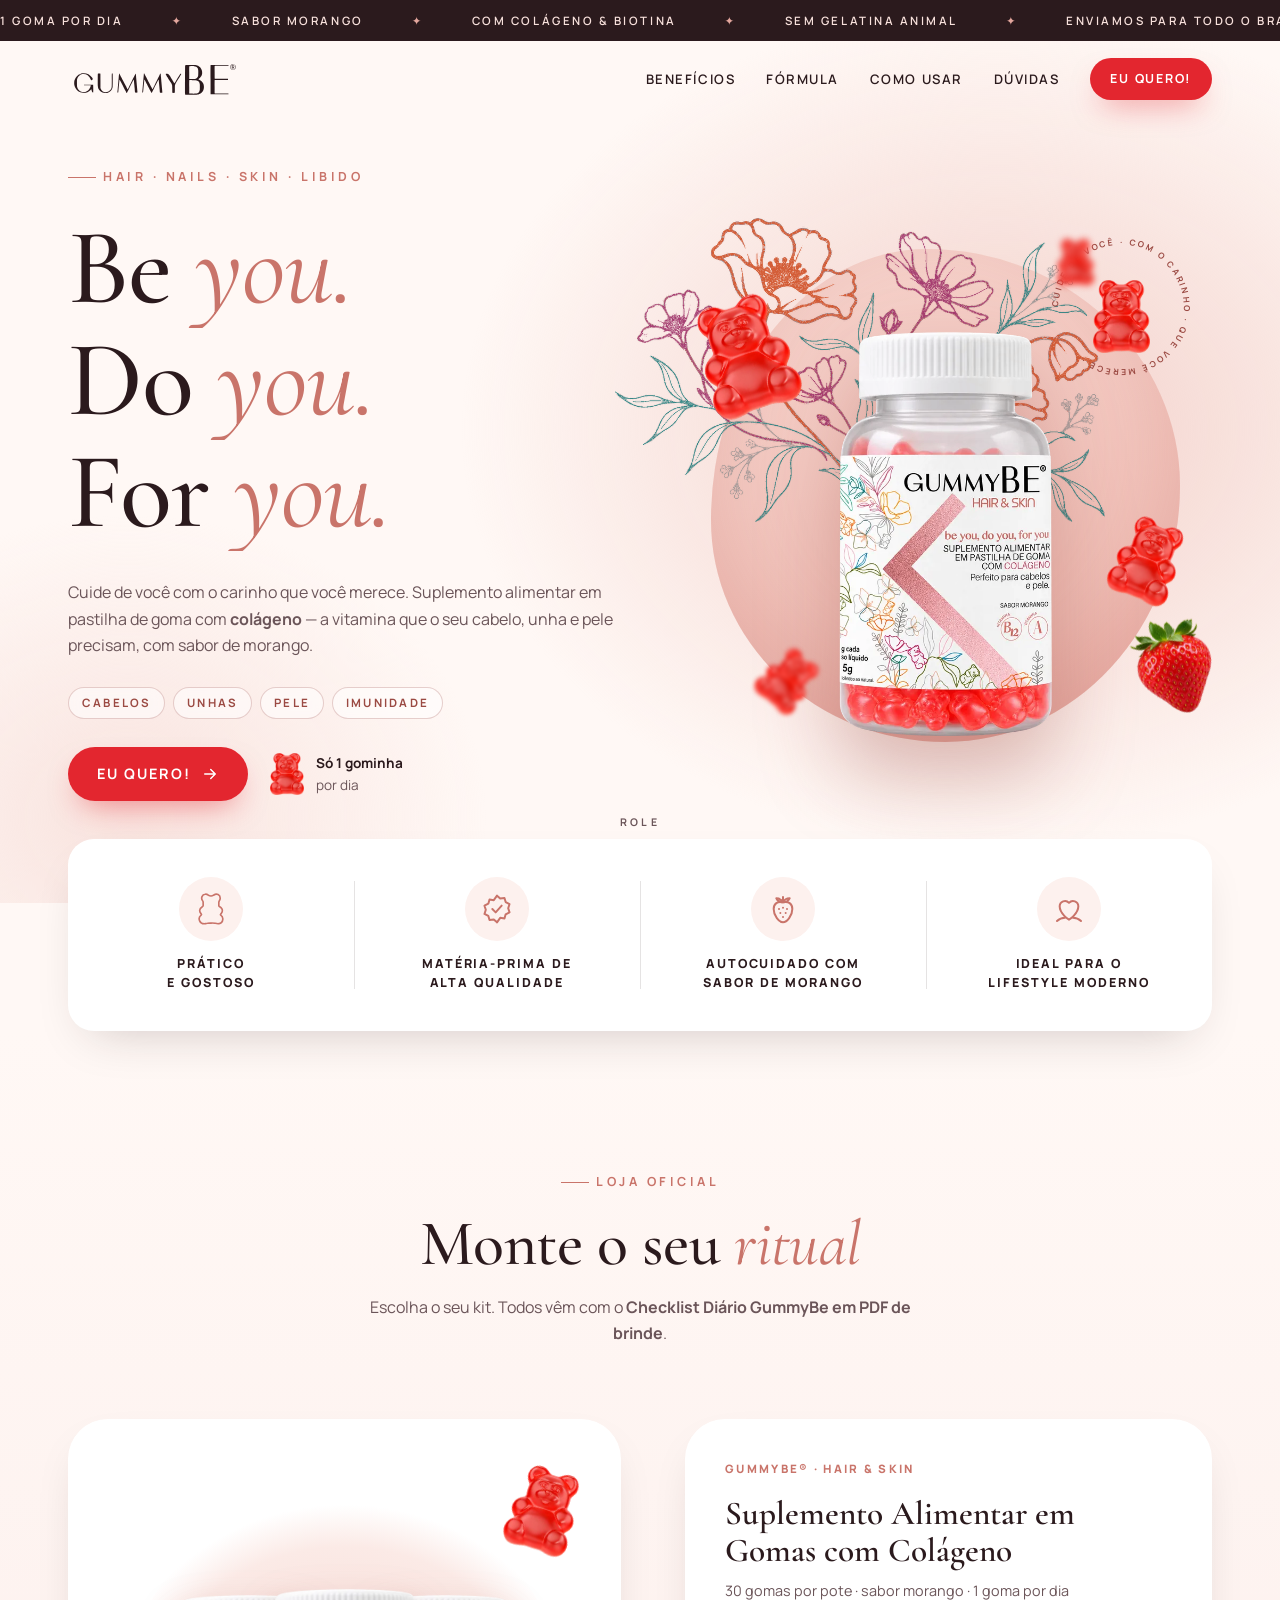
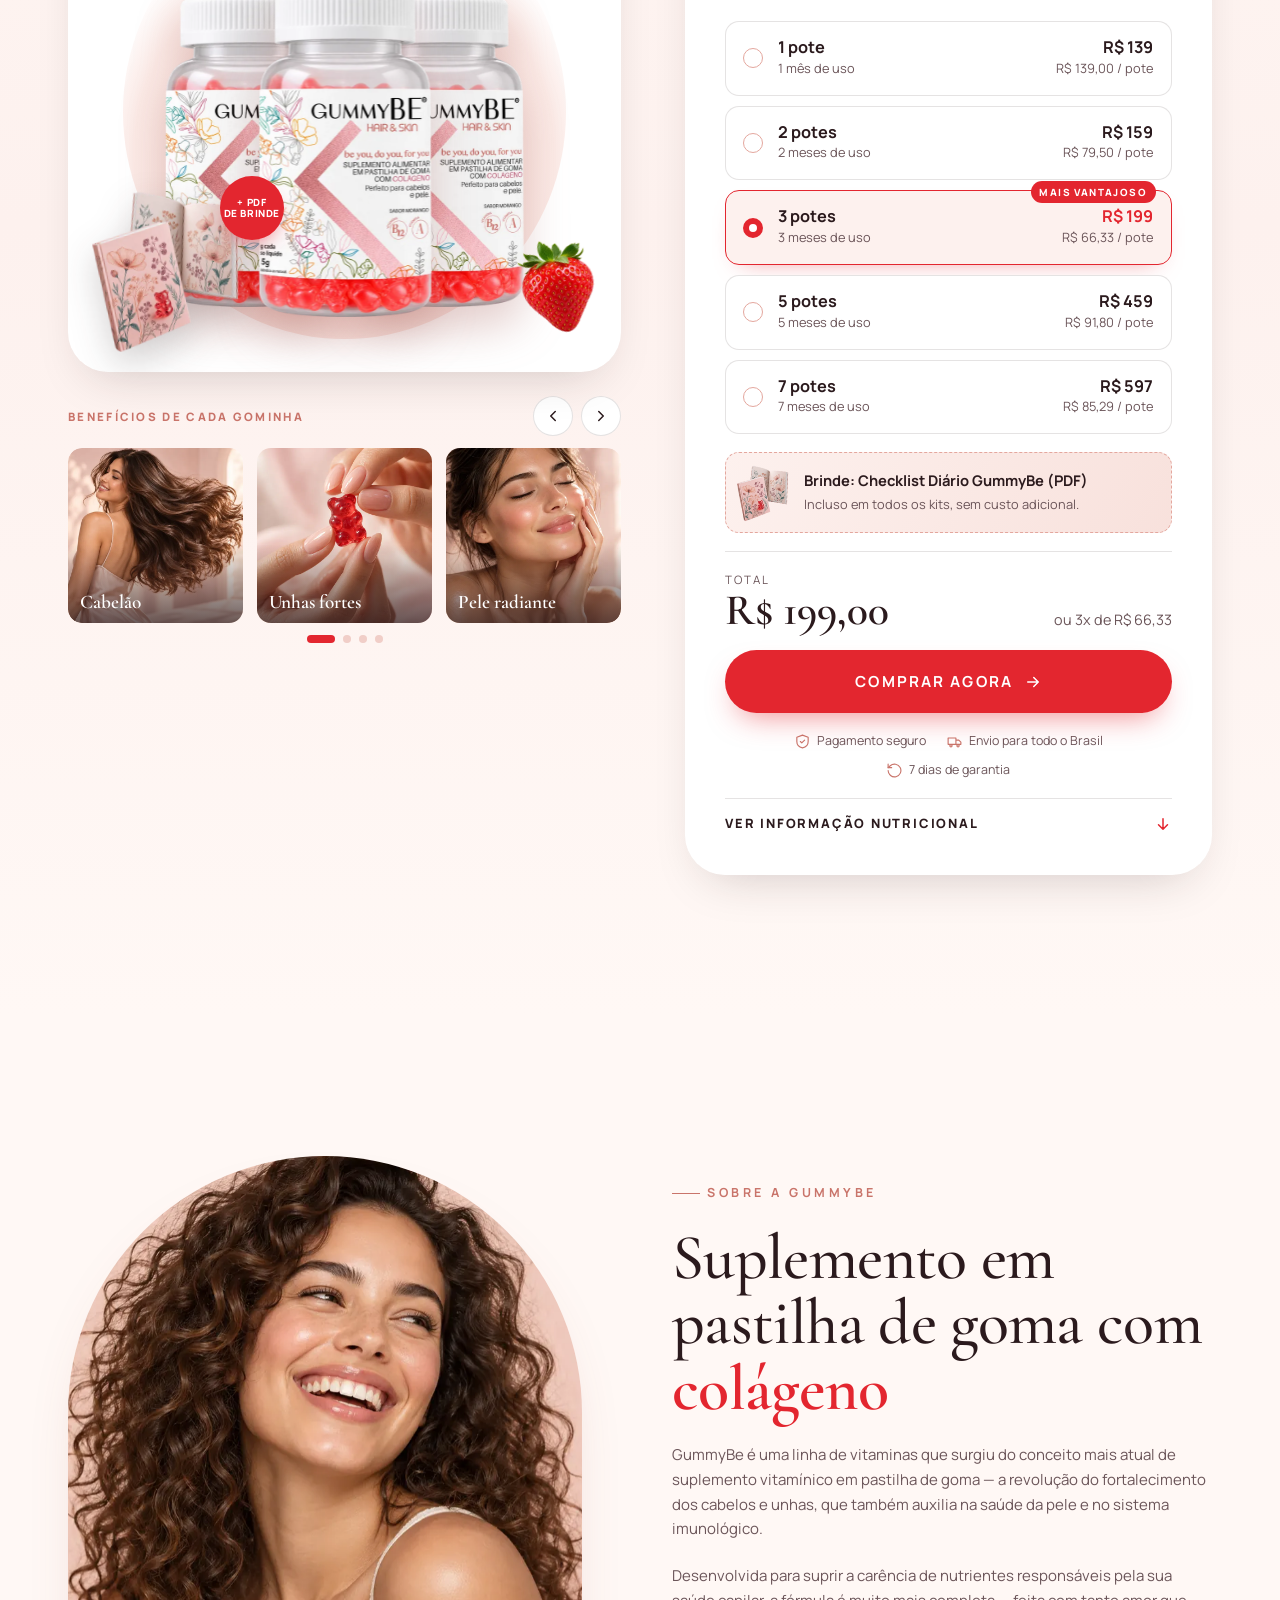
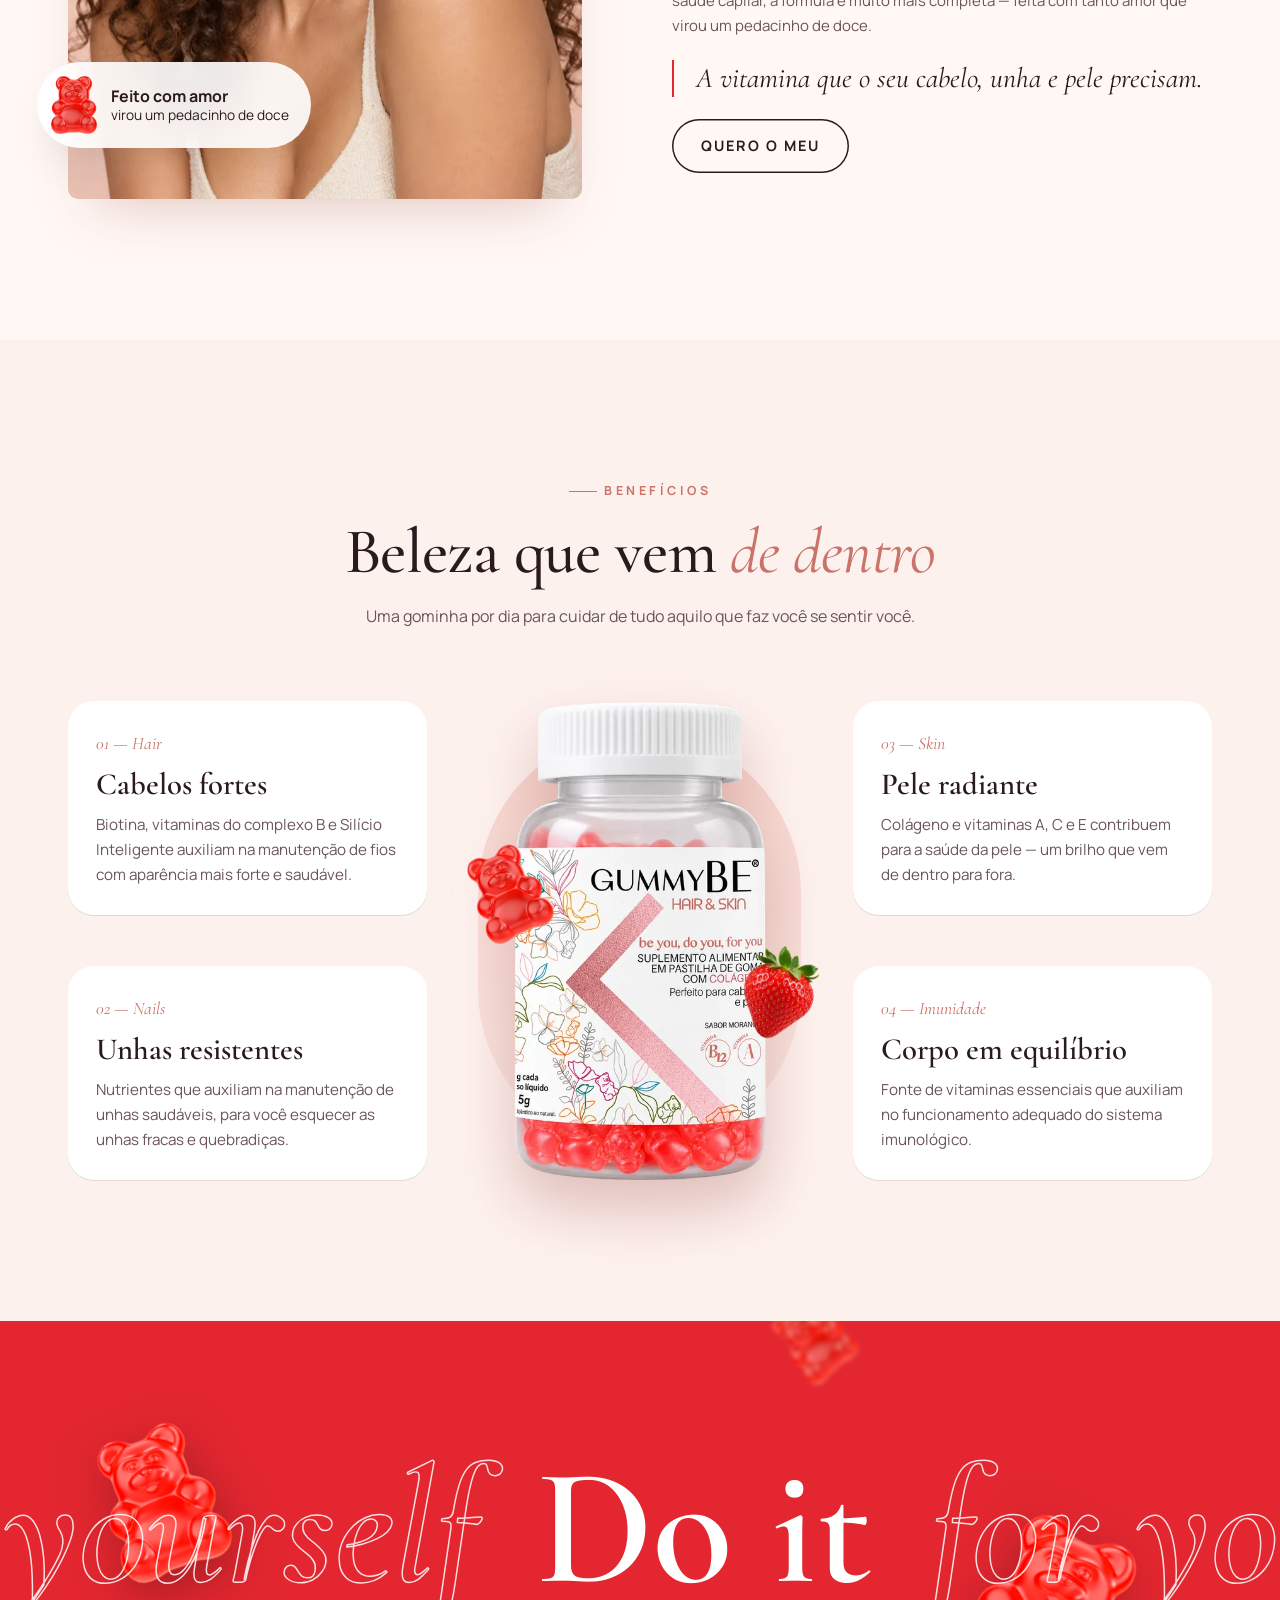
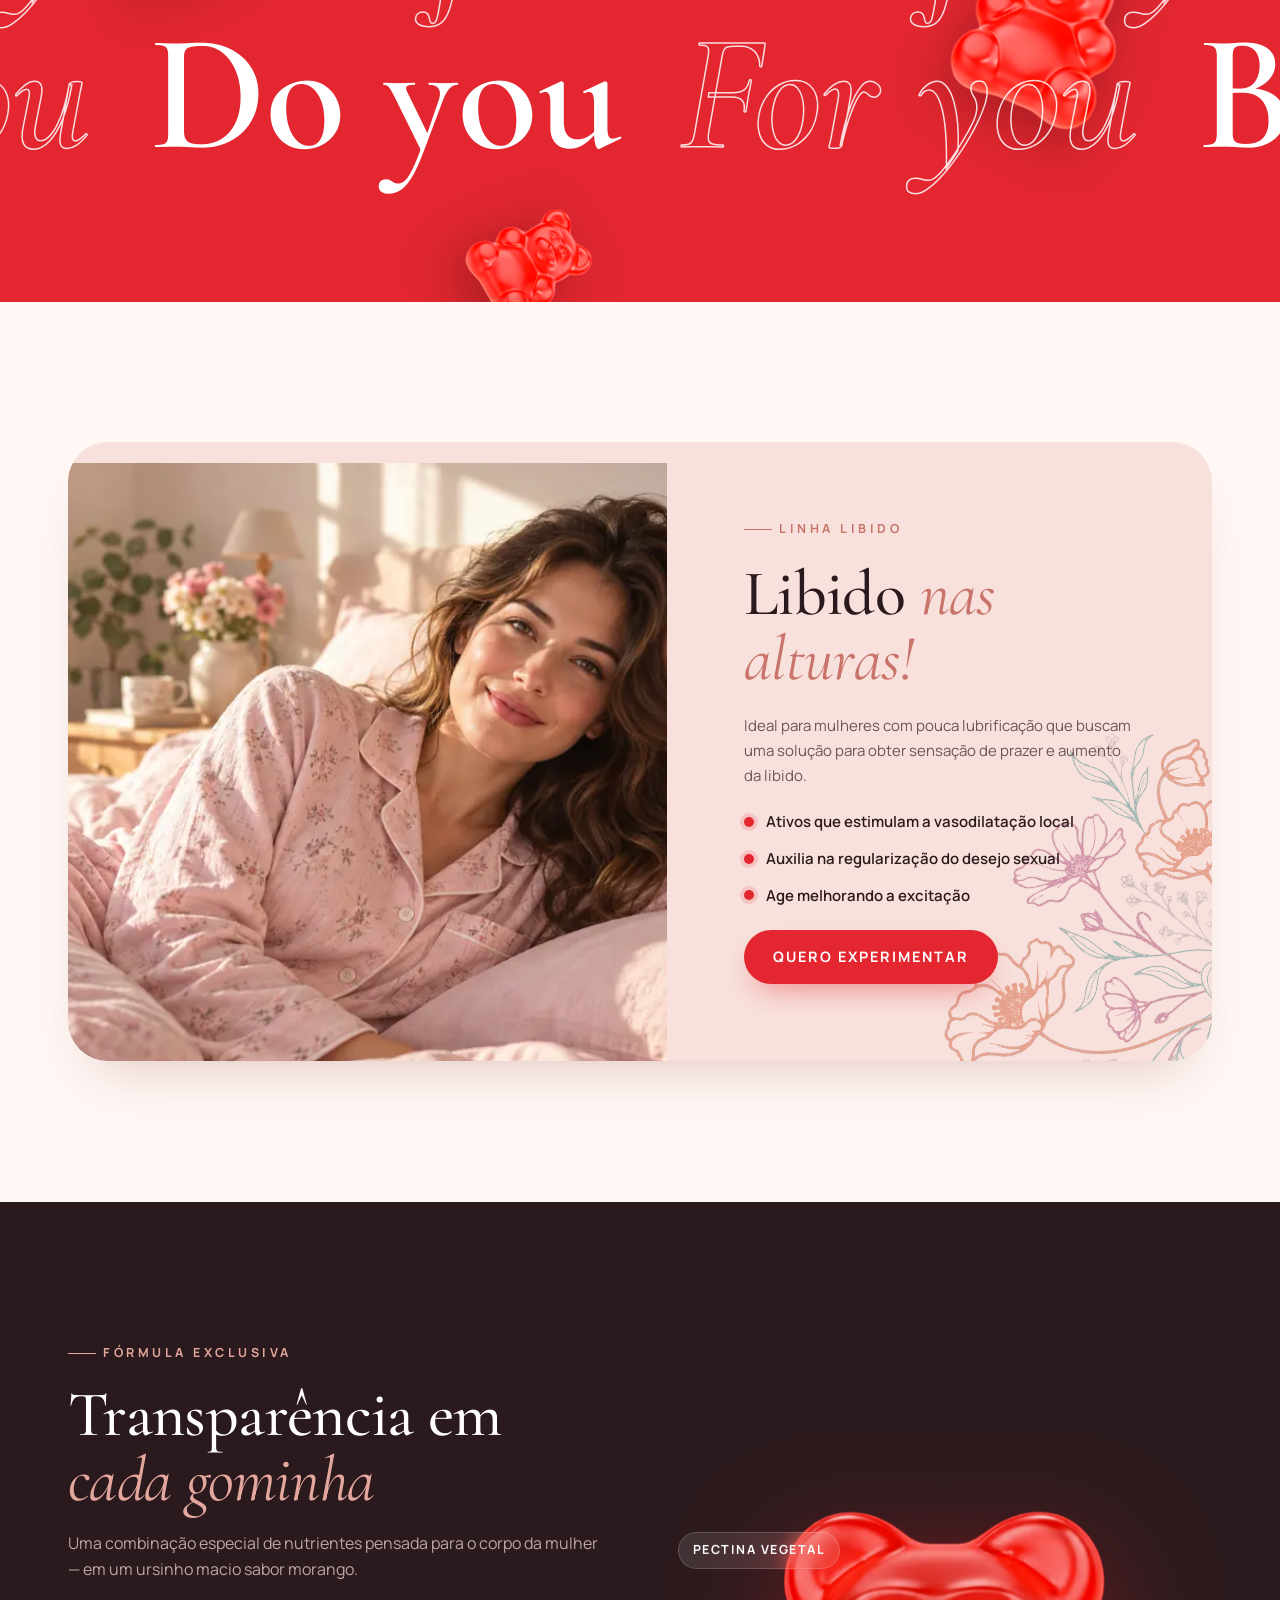
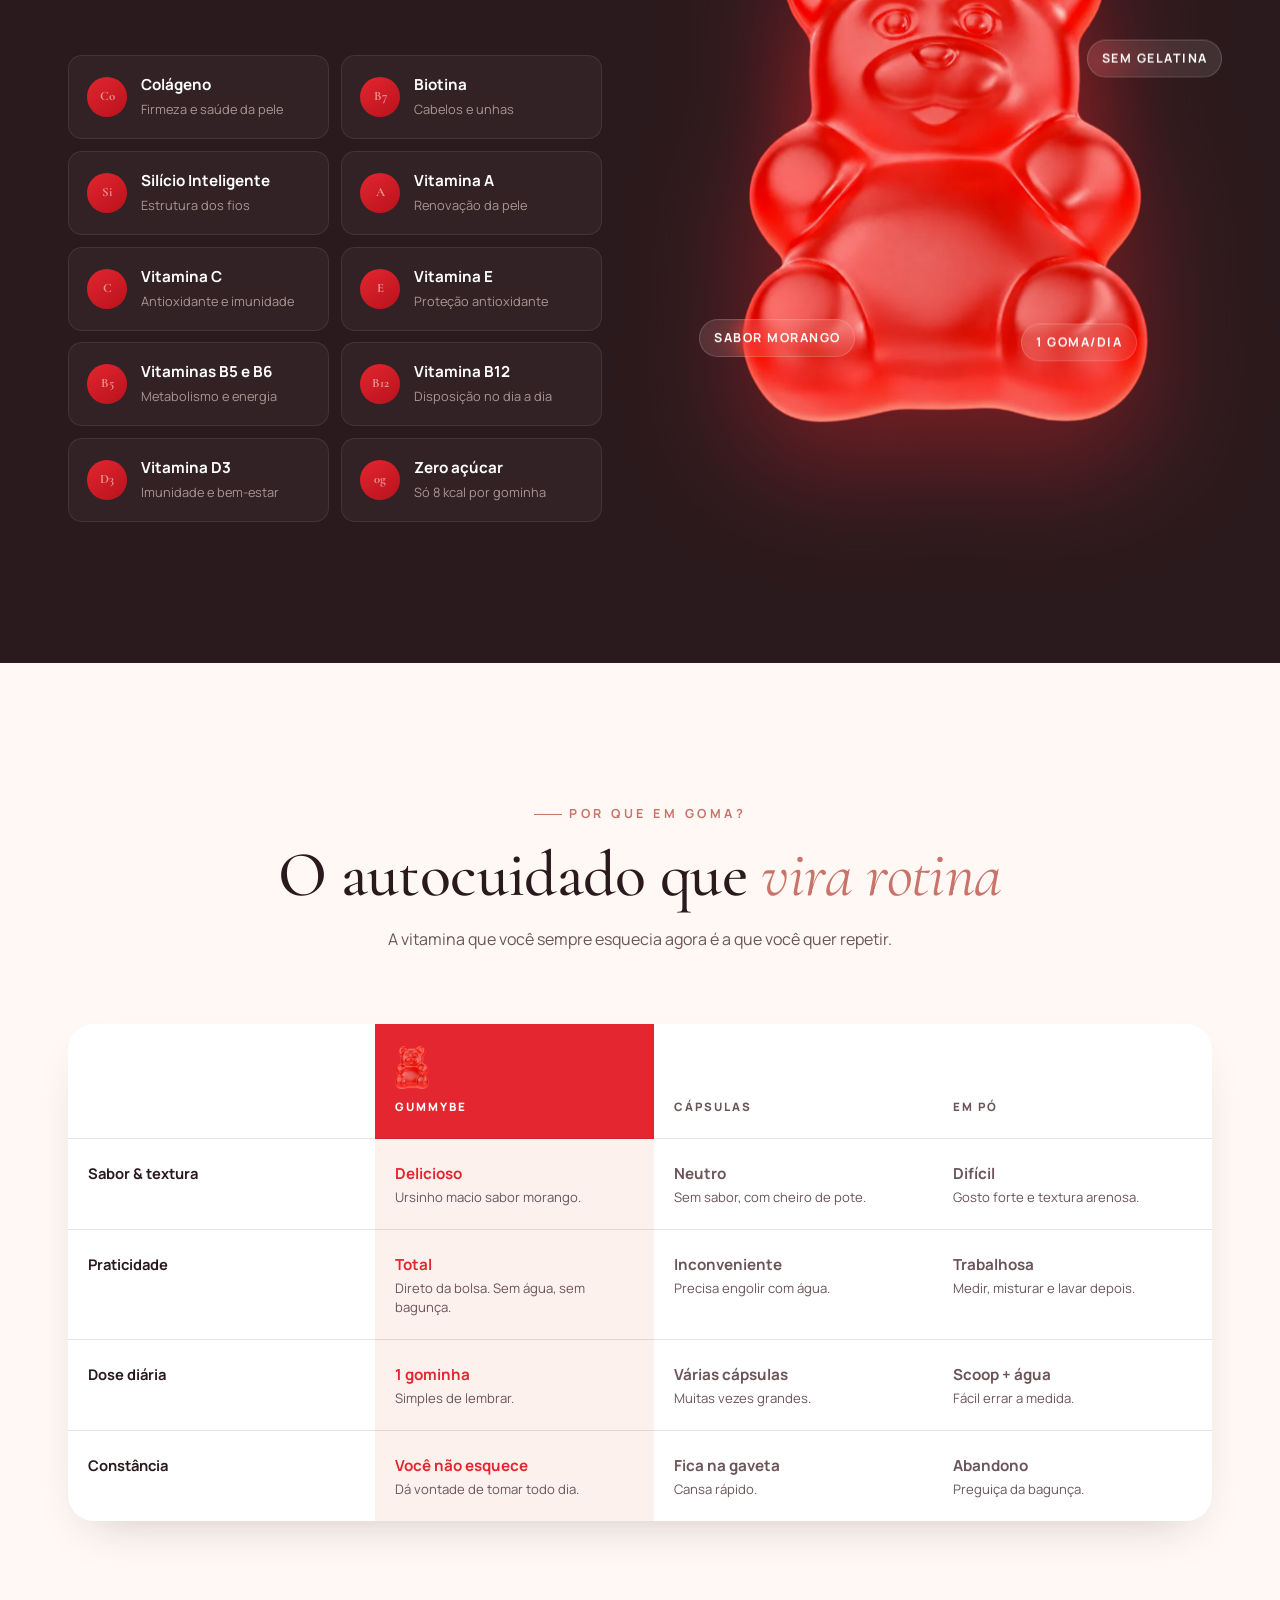
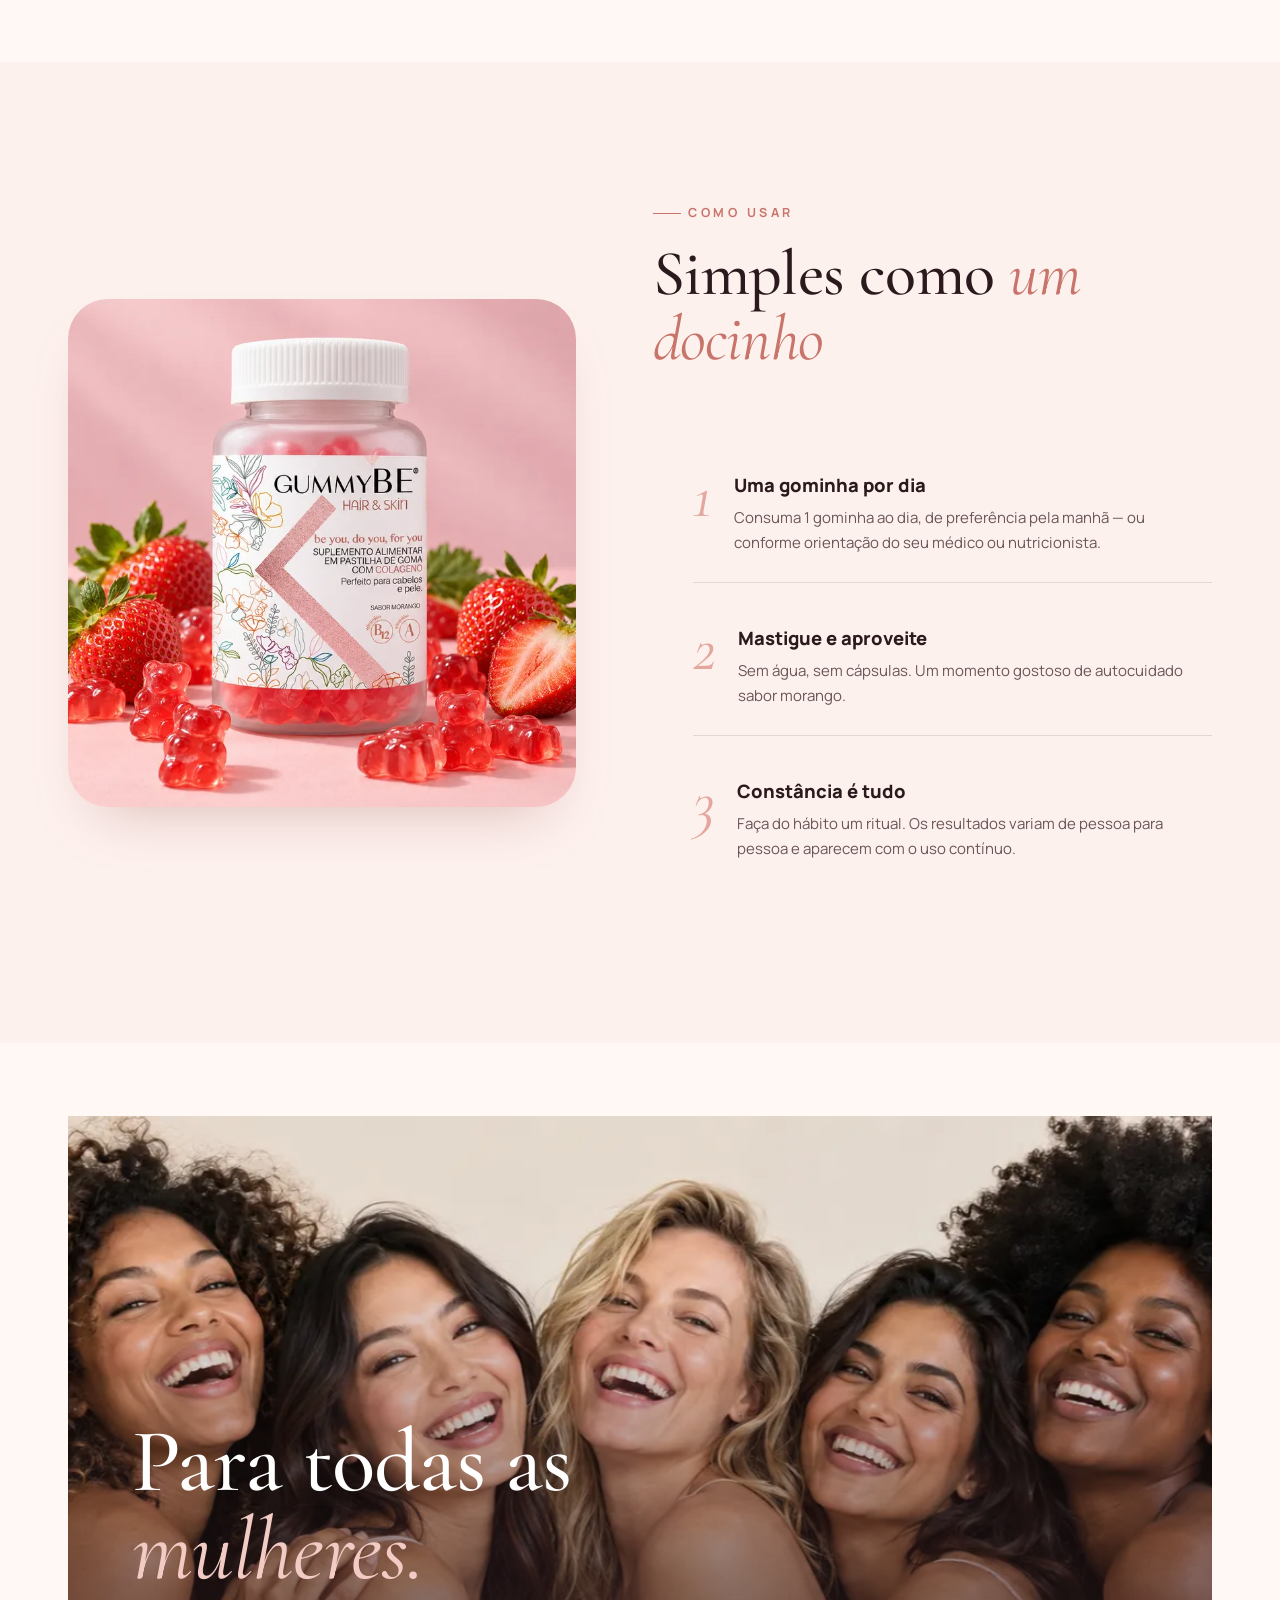
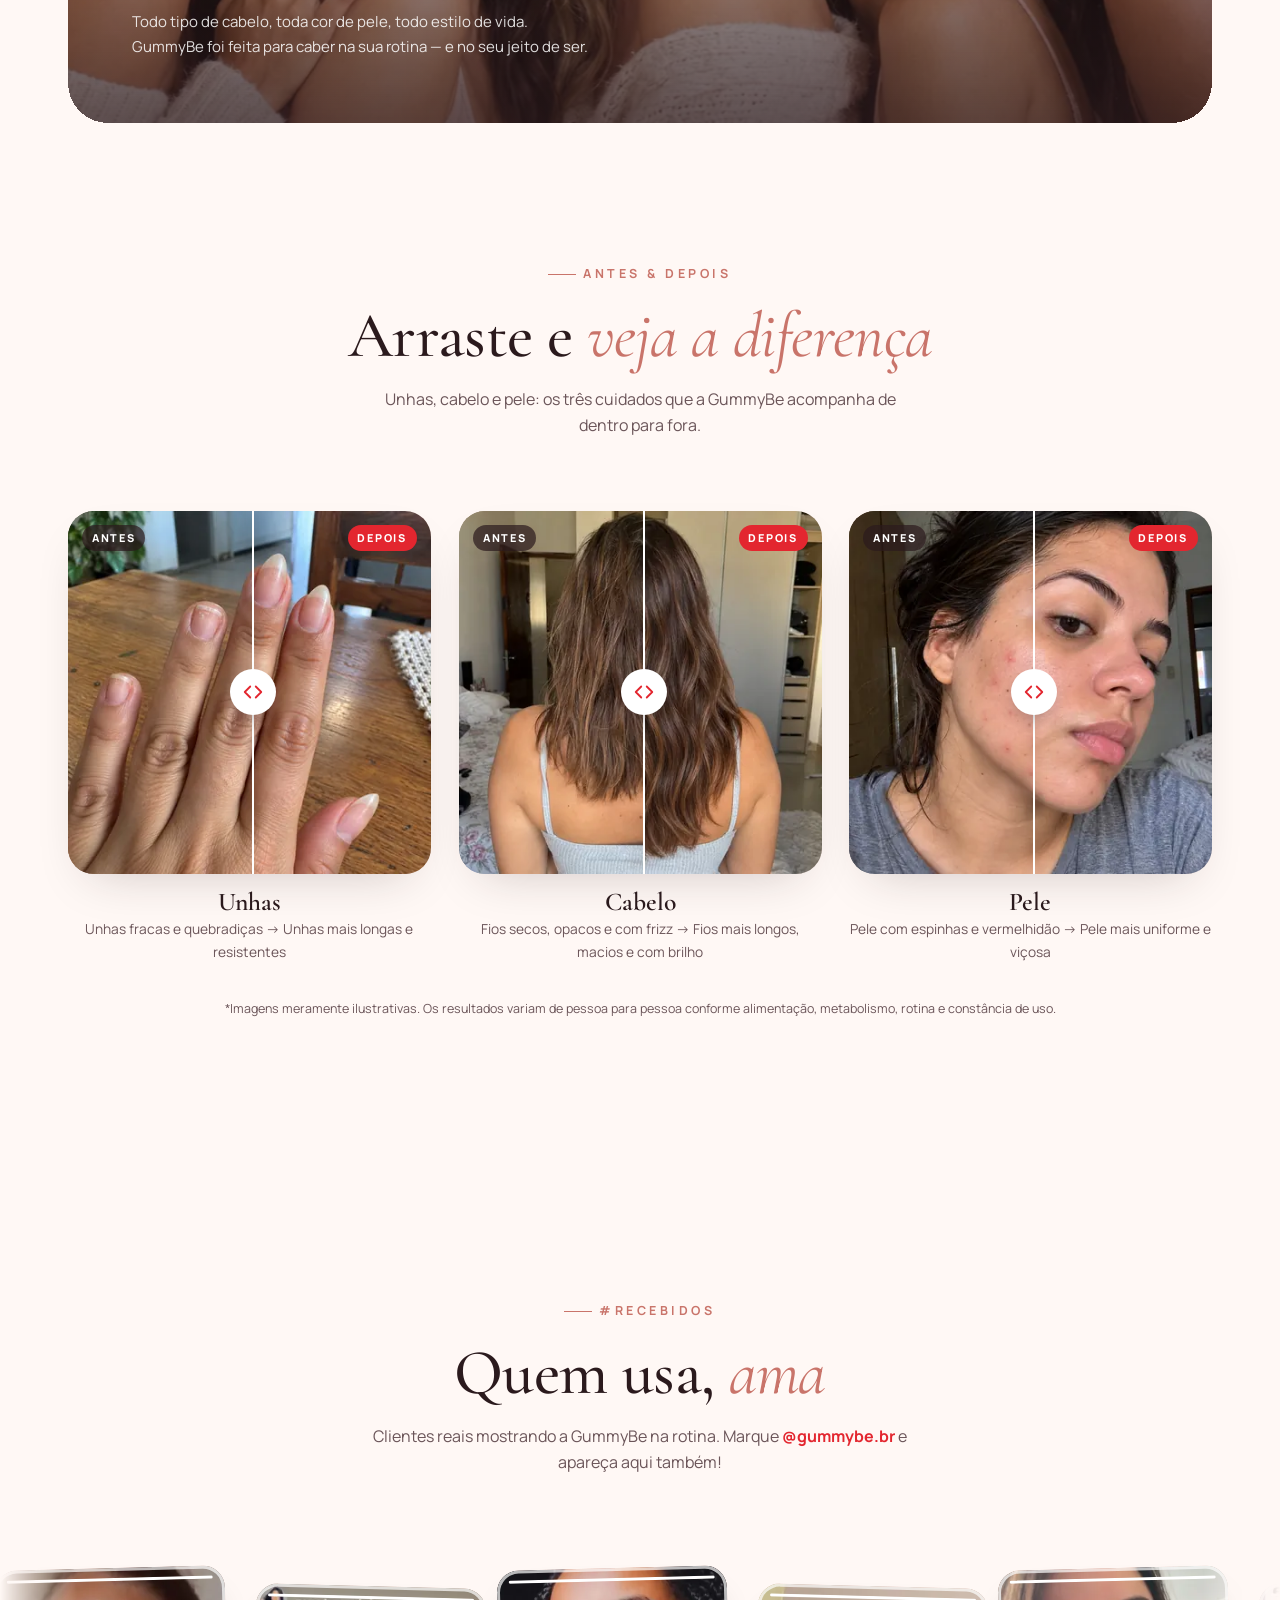
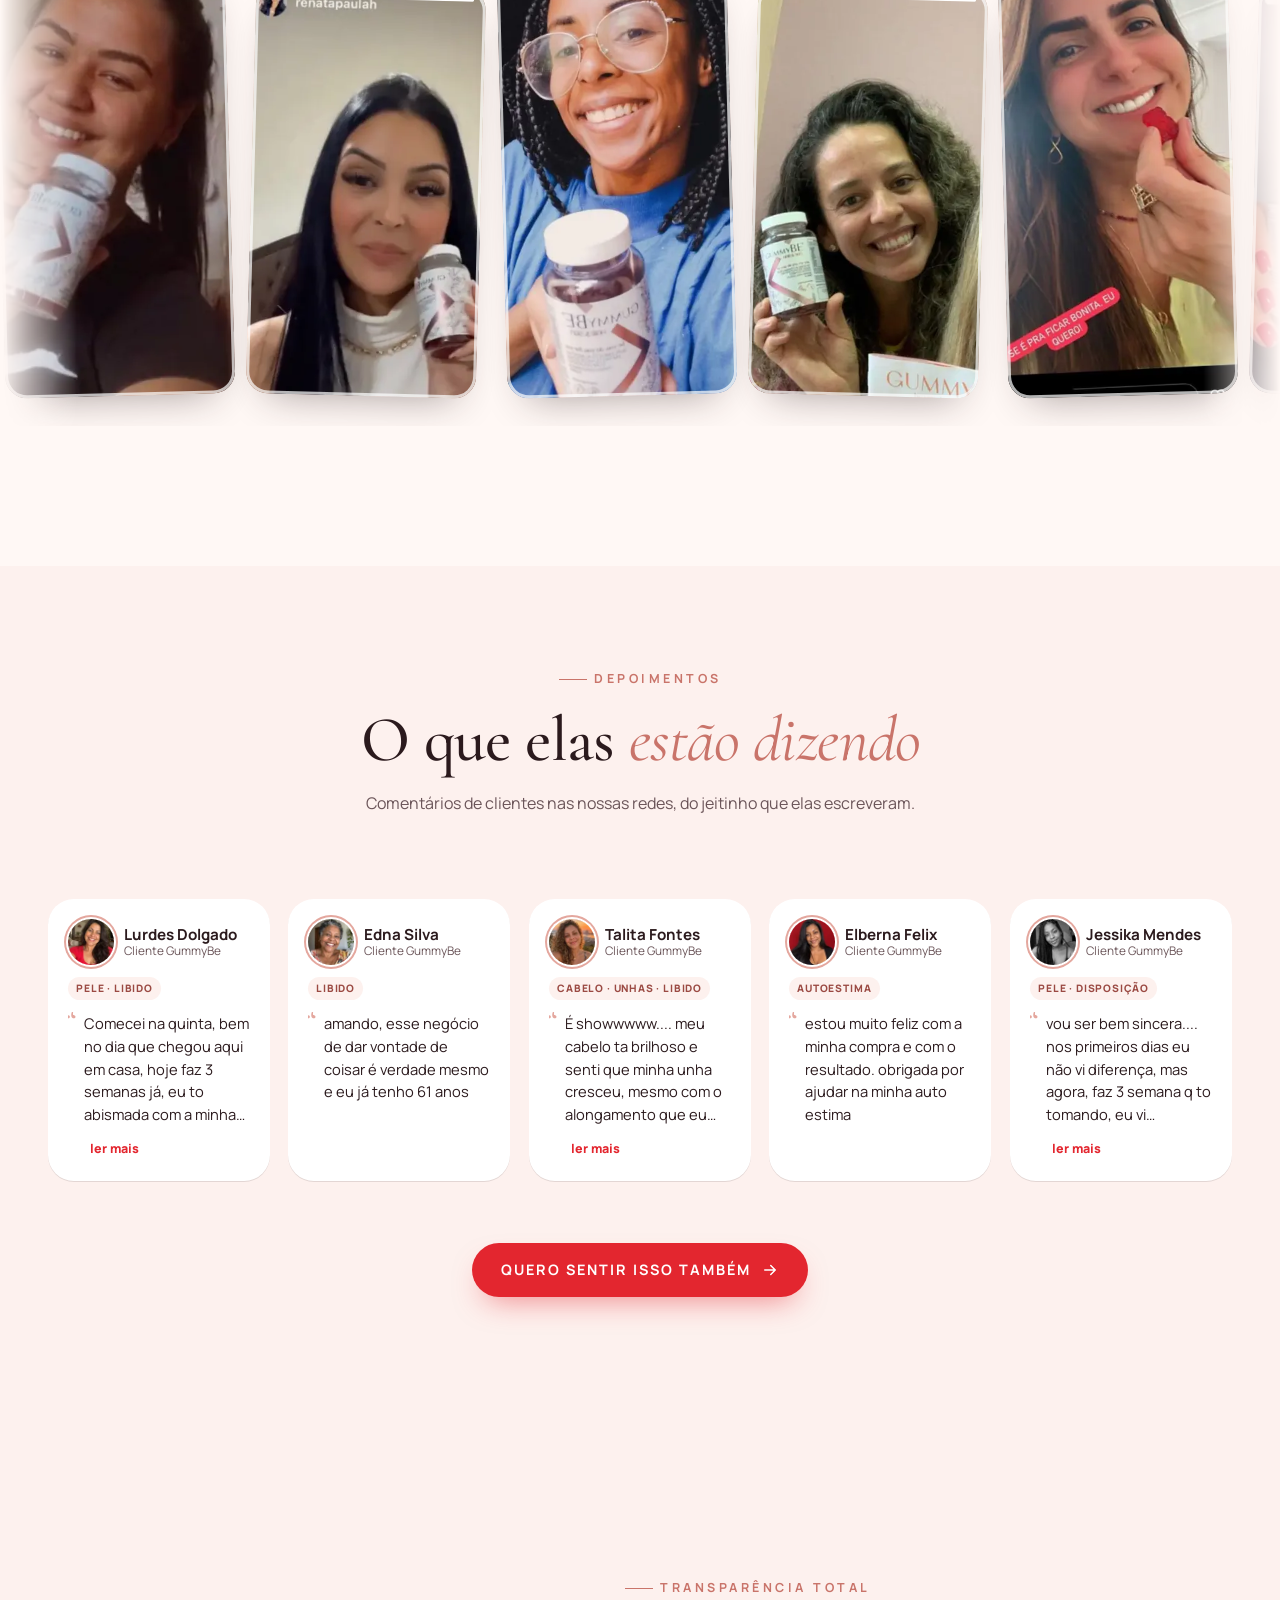
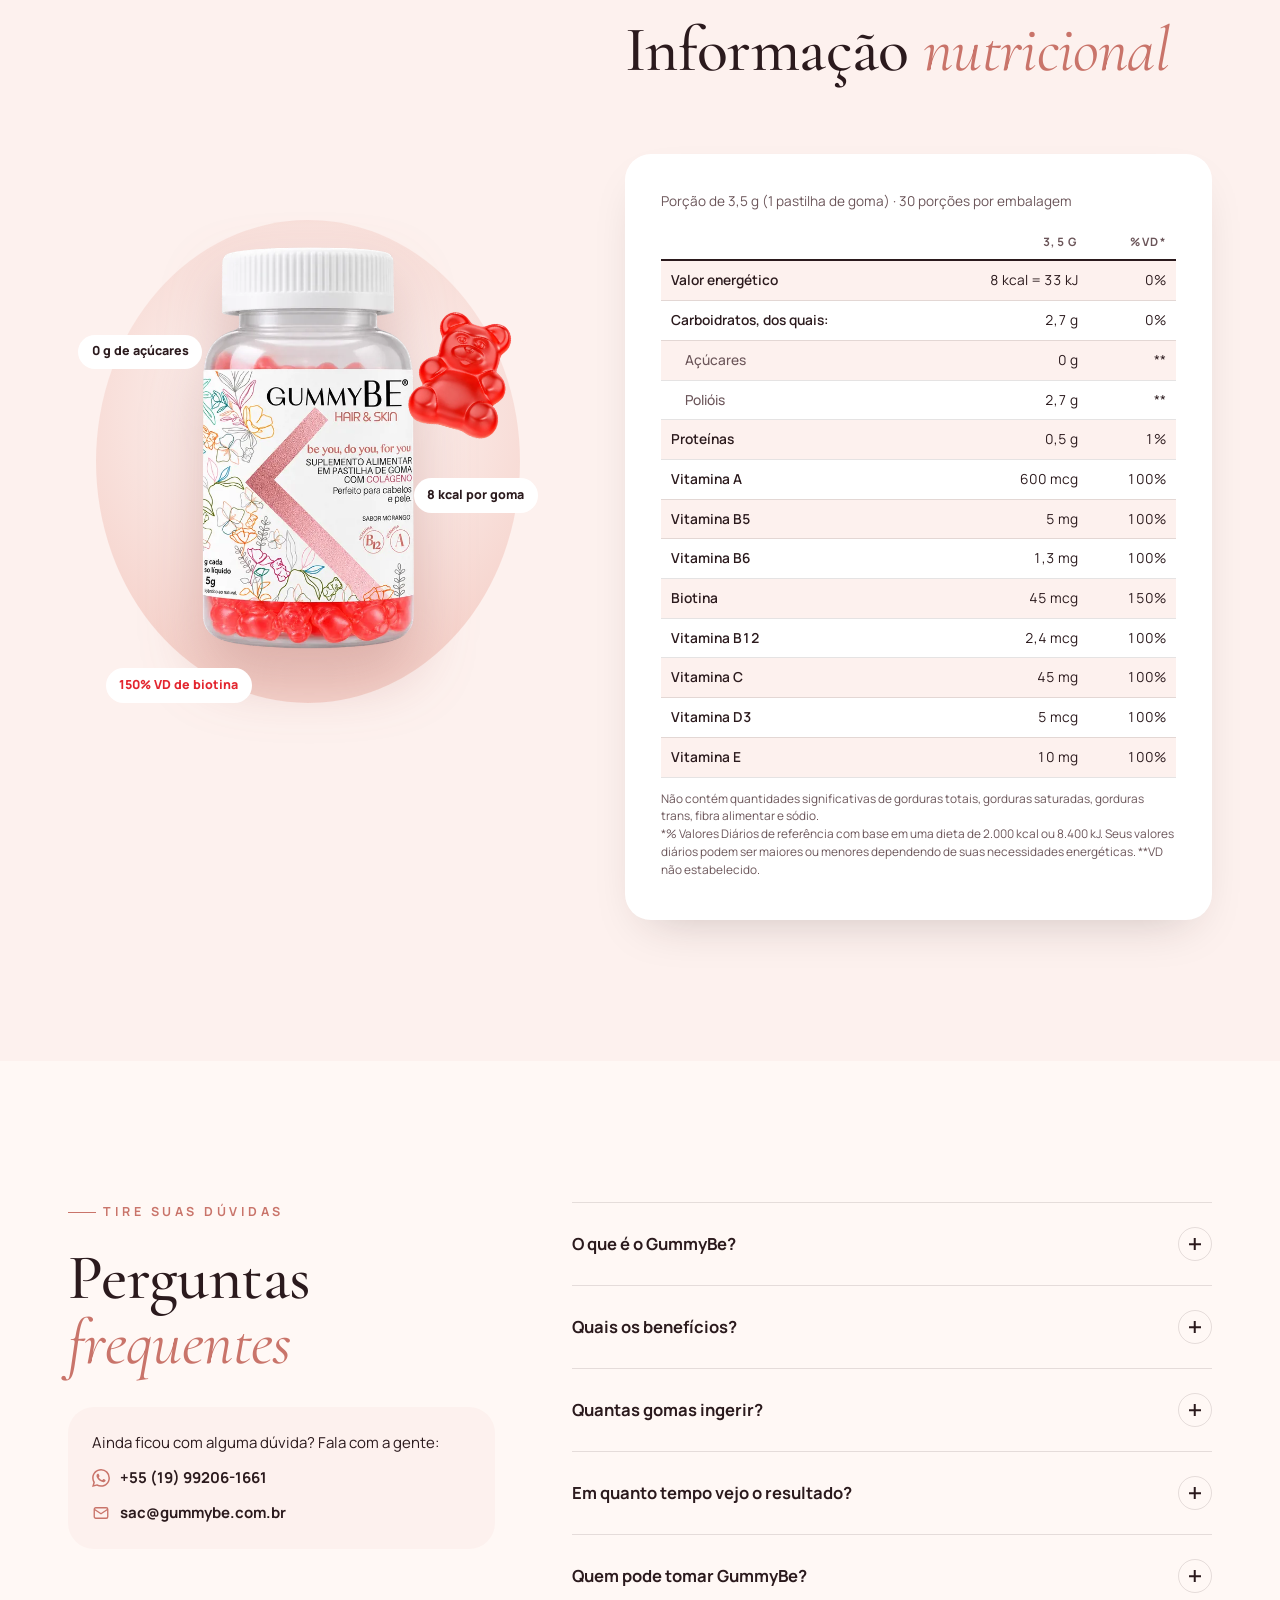
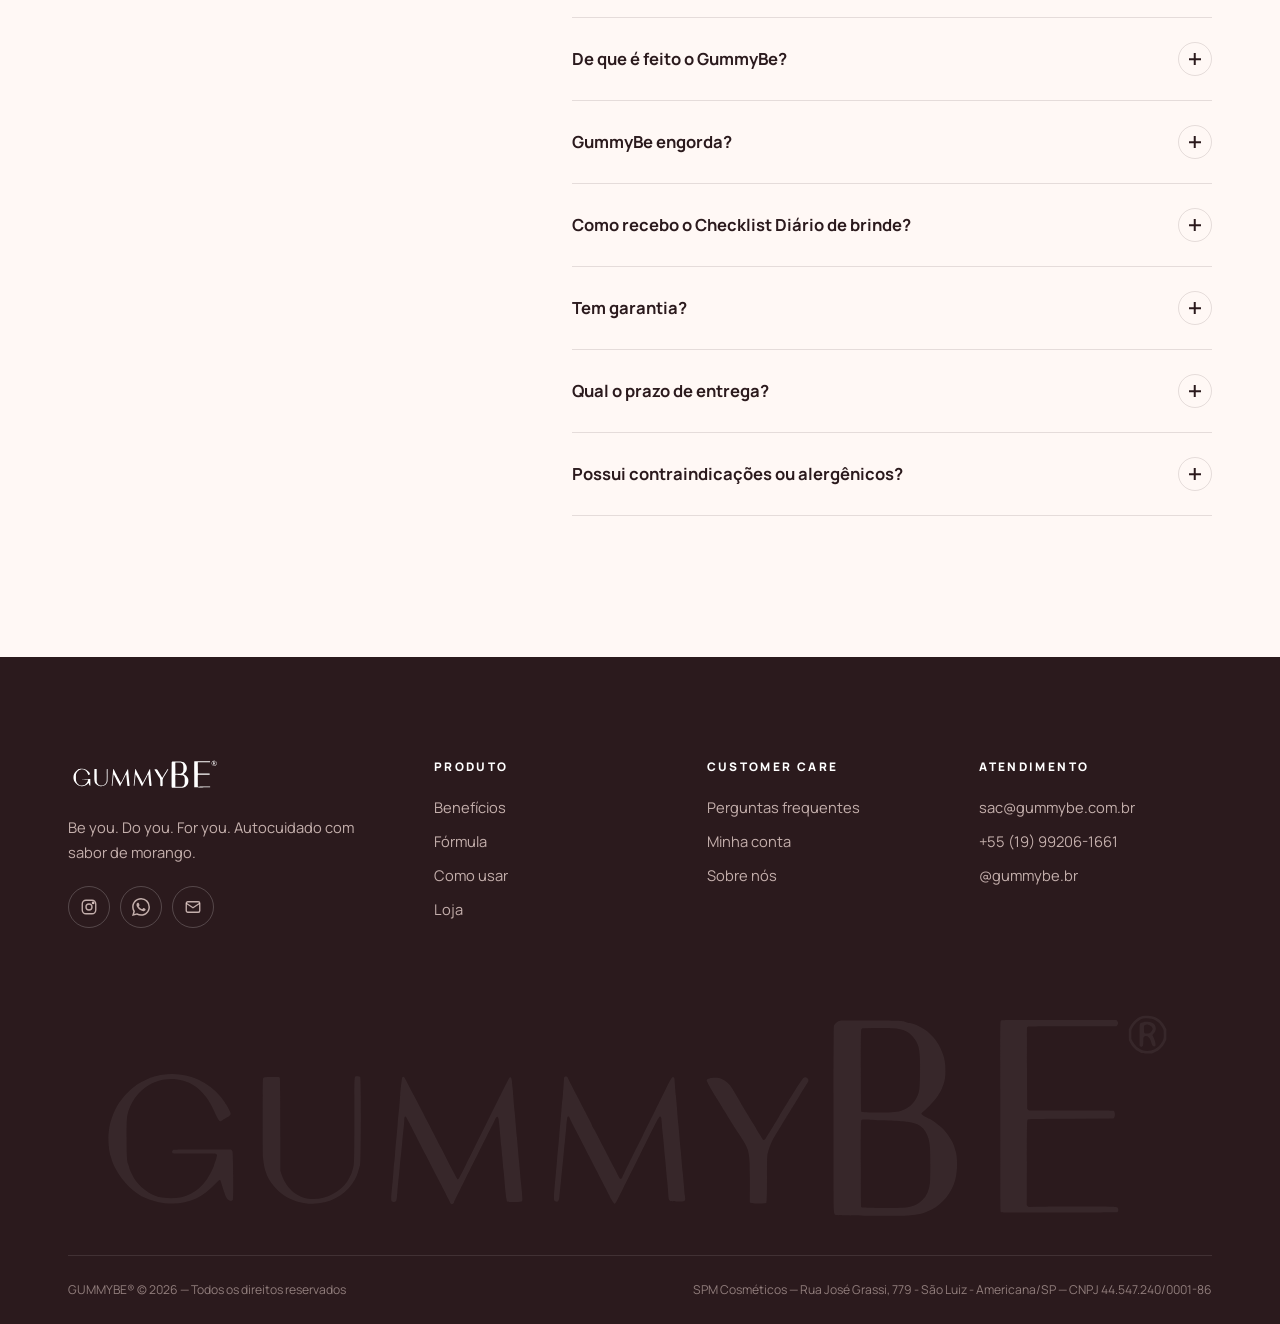
==== commit cefd1404: "Adiciona antes & depois, recebidos e depoimentos - Seção antes & depois com comparadores arrastáveis" ====
--- a/index.html
+++ b/index.html
@@ -52,8 +52,8 @@
 <!-- Announcement -->
 <div class="announce" aria-label="Avisos">
   <div class="announce__track">
-    <span>1 goma por dia</span><span>Sabor morango</span><span>Com colágeno &amp; biotina</span><span>Sem gelatina animal</span><span>Enviamos para todo o Brasil</span><span>Livreto em PDF de brinde</span><span>7 dias de garantia</span>
-    <span aria-hidden="true">1 goma por dia</span><span aria-hidden="true">Sabor morango</span><span aria-hidden="true">Com colágeno &amp; biotina</span><span aria-hidden="true">Sem gelatina animal</span><span aria-hidden="true">Enviamos para todo o Brasil</span><span aria-hidden="true">Livreto em PDF de brinde</span><span aria-hidden="true">7 dias de garantia</span>
+    <span>1 goma por dia</span><span>Sabor morango</span><span>Com colágeno &amp; biotina</span><span>Sem gelatina animal</span><span>Enviamos para todo o Brasil</span><span>Checklist Diário em PDF de brinde</span><span>7 dias de garantia</span>
+    <span aria-hidden="true">1 goma por dia</span><span aria-hidden="true">Sabor morango</span><span aria-hidden="true">Com colágeno &amp; biotina</span><span aria-hidden="true">Sem gelatina animal</span><span aria-hidden="true">Enviamos para todo o Brasil</span><span aria-hidden="true">Checklist Diário em PDF de brinde</span><span aria-hidden="true">7 dias de garantia</span>
   </div>
 </div>
 
@@ -168,7 +168,7 @@
       <div class="section-head center">
         <span class="eyebrow" data-reveal="up">Loja oficial</span>
         <h2 class="h2" id="shop-title" data-reveal="up" style="--d:.08s">Monte o seu <em>ritual</em></h2>
-        <p class="lead" data-reveal="up" style="--d:.16s">Escolha o seu kit. Todos vêm com o <strong>livreto digital GummyBe em PDF de brinde</strong>.</p>
+        <p class="lead" data-reveal="up" style="--d:.16s">Escolha o seu kit. Todos vêm com o <strong>Checklist Diário GummyBe em PDF de brinde</strong>.</p>
       </div>
 
       <div class="shop__grid">
@@ -268,7 +268,7 @@
           <div class="shop__bonus">
             <img src="assets/img/booklet-400.webp" alt="" width="400" height="418" loading="lazy">
             <div>
-              <strong>Brinde: livreto digital GummyBe (PDF)</strong>
+              <strong>Brinde: Checklist Diário GummyBe (PDF)</strong>
               <small>Incluso em todos os kits, sem custo adicional.</small>
             </div>
           </div>
@@ -529,6 +529,187 @@
           <p data-reveal="up" style="--d:.1s">Todo tipo de cabelo, toda cor de pele, todo estilo de vida. GummyBe foi feita para caber na sua rotina — e no seu jeito de ser.</p>
         </div>
       </div>
+    </div>
+  </section>
+
+  <!-- Antes e depois -->
+  <section class="section antes-depois" id="antes-e-depois" aria-labelledby="ba-title">
+    <div class="container">
+      <div class="section-head center">
+        <span class="eyebrow" data-reveal="up">Antes &amp; depois</span>
+        <h2 class="h2" id="ba-title" data-reveal="up" style="--d:.08s">Arraste e <em>veja a diferença</em></h2>
+        <p class="lead" data-reveal="up" style="--d:.16s">Unhas, cabelo e pele: os três cuidados que a GummyBe acompanha de dentro para fora.</p>
+      </div>
+      <div class="ba-grid">
+        <figure class="ba-card" data-reveal="up" style="--d:0.0s">
+          <div class="ba" data-ba style="--pos:50%">
+            <img class="ba__after" src="assets/img/ba-nails-after-640.webp" srcset="assets/img/ba-nails-after-400.webp 400w, assets/img/ba-nails-after-640.webp 640w" sizes="(max-width: 900px) 92vw, 380px" alt="Depois: unhas mais longas e resistentes" width="640" height="640" loading="lazy">
+            <img class="ba__before" src="assets/img/ba-nails-before-640.webp" srcset="assets/img/ba-nails-before-400.webp 400w, assets/img/ba-nails-before-640.webp 640w" sizes="(max-width: 900px) 92vw, 380px" alt="Antes: unhas fracas e quebradiças" width="640" height="640" loading="lazy">
+            <span class="ba__label ba__label--before">Antes</span>
+            <span class="ba__label ba__label--after">Depois</span>
+            <span class="ba__handle" aria-hidden="true"><svg viewBox="0 0 24 24" fill="none" stroke="currentColor" stroke-width="2" stroke-linecap="round" stroke-linejoin="round"><path d="M9 6l-6 6 6 6M15 6l6 6-6 6"/></svg></span>
+            <input class="ba__range" type="range" min="0" max="100" value="50" aria-label="Comparar antes e depois — unhas">
+          </div>
+          <figcaption><strong>Unhas</strong><span>Unhas fracas e quebradiças → Unhas mais longas e resistentes</span></figcaption>
+        </figure>
+        <figure class="ba-card" data-reveal="up" style="--d:0.1s">
+          <div class="ba" data-ba style="--pos:50%">
+            <img class="ba__after" src="assets/img/ba-hair-after-640.webp" srcset="assets/img/ba-hair-after-400.webp 400w, assets/img/ba-hair-after-640.webp 640w" sizes="(max-width: 900px) 92vw, 380px" alt="Depois: fios mais longos, macios e com brilho" width="640" height="640" loading="lazy">
+            <img class="ba__before" src="assets/img/ba-hair-before-640.webp" srcset="assets/img/ba-hair-before-400.webp 400w, assets/img/ba-hair-before-640.webp 640w" sizes="(max-width: 900px) 92vw, 380px" alt="Antes: fios secos, opacos e com frizz" width="640" height="640" loading="lazy">
+            <span class="ba__label ba__label--before">Antes</span>
+            <span class="ba__label ba__label--after">Depois</span>
+            <span class="ba__handle" aria-hidden="true"><svg viewBox="0 0 24 24" fill="none" stroke="currentColor" stroke-width="2" stroke-linecap="round" stroke-linejoin="round"><path d="M9 6l-6 6 6 6M15 6l6 6-6 6"/></svg></span>
+            <input class="ba__range" type="range" min="0" max="100" value="50" aria-label="Comparar antes e depois — cabelo">
+          </div>
+          <figcaption><strong>Cabelo</strong><span>Fios secos, opacos e com frizz → Fios mais longos, macios e com brilho</span></figcaption>
+        </figure>
+        <figure class="ba-card" data-reveal="up" style="--d:0.2s">
+          <div class="ba" data-ba style="--pos:50%">
+            <img class="ba__after" src="assets/img/ba-skin-after-640.webp" srcset="assets/img/ba-skin-after-400.webp 400w, assets/img/ba-skin-after-640.webp 640w" sizes="(max-width: 900px) 92vw, 380px" alt="Depois: pele mais uniforme e viçosa" width="640" height="640" loading="lazy">
+            <img class="ba__before" src="assets/img/ba-skin-before-640.webp" srcset="assets/img/ba-skin-before-400.webp 400w, assets/img/ba-skin-before-640.webp 640w" sizes="(max-width: 900px) 92vw, 380px" alt="Antes: pele com espinhas e vermelhidão" width="640" height="640" loading="lazy">
+            <span class="ba__label ba__label--before">Antes</span>
+            <span class="ba__label ba__label--after">Depois</span>
+            <span class="ba__handle" aria-hidden="true"><svg viewBox="0 0 24 24" fill="none" stroke="currentColor" stroke-width="2" stroke-linecap="round" stroke-linejoin="round"><path d="M9 6l-6 6 6 6M15 6l6 6-6 6"/></svg></span>
+            <input class="ba__range" type="range" min="0" max="100" value="50" aria-label="Comparar antes e depois — pele">
+          </div>
+          <figcaption><strong>Pele</strong><span>Pele com espinhas e vermelhidão → Pele mais uniforme e viçosa</span></figcaption>
+        </figure>
+      </div>
+      <p class="ba-disclaimer" data-reveal="up">*Imagens meramente ilustrativas. Os resultados variam de pessoa para pessoa conforme alimentação, metabolismo, rotina e constância de uso.</p>
+    </div>
+  </section>
+
+  <!-- Recebidos -->
+  <section class="section recebidos" id="recebidos" aria-labelledby="recebidos-title">
+    <div class="container">
+      <div class="section-head center">
+        <span class="eyebrow" data-reveal="up">#recebidos</span>
+        <h2 class="h2" id="recebidos-title" data-reveal="up" style="--d:.08s">Quem usa, <em>ama</em></h2>
+        <p class="lead" data-reveal="up" style="--d:.16s">Clientes reais mostrando a GummyBe na rotina. Marque <a href="https://www.instagram.com/gummybe.br/" target="_blank" rel="noopener">@gummybe.br</a> e apareça aqui também!</p>
+      </div>
+    </div>
+    <div class="stories" data-reveal="up" style="--d:.2s">
+      <ul class="stories__track">
+        <li class="story">
+          <span class="story__bar"></span>
+          <img src="assets/img/recebido-1-320.webp" srcset="assets/img/recebido-1-320.webp 320w, assets/img/recebido-1-560.webp 560w" sizes="(max-width: 600px) 46vw, 240px" alt="Cliente sorrindo segurando o pote de GummyBe" width="320" height="571" loading="lazy">
+        </li>
+        <li class="story">
+          <span class="story__bar"></span>
+          <img src="assets/img/recebido-2-320.webp" srcset="assets/img/recebido-2-320.webp 320w, assets/img/recebido-2-560.webp 560w" sizes="(max-width: 600px) 46vw, 240px" alt="Cliente mostrando o pote de GummyBe" width="320" height="571" loading="lazy">
+        </li>
+        <li class="story">
+          <span class="story__bar"></span>
+          <img src="assets/img/recebido-3-320.webp" srcset="assets/img/recebido-3-320.webp 320w, assets/img/recebido-3-560.webp 560w" sizes="(max-width: 600px) 46vw, 240px" alt="Cliente de tranças sorrindo com o pote de GummyBe" width="320" height="571" loading="lazy">
+        </li>
+        <li class="story">
+          <span class="story__bar"></span>
+          <img src="assets/img/recebido-4-320.webp" srcset="assets/img/recebido-4-320.webp 320w, assets/img/recebido-4-560.webp 560w" sizes="(max-width: 600px) 46vw, 240px" alt="Cliente sorridente com o pote e a sacola GummyBe" width="320" height="571" loading="lazy">
+        </li>
+        <li class="story">
+          <span class="story__bar"></span>
+          <img src="assets/img/recebido-5-320.webp" srcset="assets/img/recebido-5-320.webp 320w, assets/img/recebido-5-560.webp 560w" sizes="(max-width: 600px) 46vw, 240px" alt="Cliente mordendo uma gominha de ursinho" width="320" height="571" loading="lazy">
+        </li>
+        <li class="story">
+          <span class="story__bar"></span>
+          <img src="assets/img/recebido-6-320.webp" srcset="assets/img/recebido-6-320.webp 320w, assets/img/recebido-6-560.webp 560w" sizes="(max-width: 600px) 46vw, 240px" alt="Cliente mostrando o pote e uma gominha" width="320" height="571" loading="lazy">
+        </li>
+        <li class="story">
+          <span class="story__bar"></span>
+          <img src="assets/img/recebido-7-320.webp" srcset="assets/img/recebido-7-320.webp 320w, assets/img/recebido-7-560.webp 560w" sizes="(max-width: 600px) 46vw, 240px" alt="Senhora sorrindo com uma gominha e o pote de GummyBe" width="320" height="571" loading="lazy">
+        </li>
+        <li class="story">
+          <span class="story__bar"></span>
+          <img src="assets/img/recebido-8-320.webp" srcset="assets/img/recebido-8-320.webp 320w, assets/img/recebido-8-560.webp 560w" sizes="(max-width: 600px) 46vw, 240px" alt="Cliente segurando a sacola GummyBe" width="320" height="571" loading="lazy">
+        </li>
+        <li class="story" aria-hidden="true">
+          <span class="story__bar"></span>
+          <img src="assets/img/recebido-1-320.webp" srcset="assets/img/recebido-1-320.webp 320w, assets/img/recebido-1-560.webp 560w" sizes="(max-width: 600px) 46vw, 240px" alt="" width="320" height="571" loading="lazy">
+        </li>
+        <li class="story" aria-hidden="true">
+          <span class="story__bar"></span>
+          <img src="assets/img/recebido-2-320.webp" srcset="assets/img/recebido-2-320.webp 320w, assets/img/recebido-2-560.webp 560w" sizes="(max-width: 600px) 46vw, 240px" alt="" width="320" height="571" loading="lazy">
+        </li>
+        <li class="story" aria-hidden="true">
+          <span class="story__bar"></span>
+          <img src="assets/img/recebido-3-320.webp" srcset="assets/img/recebido-3-320.webp 320w, assets/img/recebido-3-560.webp 560w" sizes="(max-width: 600px) 46vw, 240px" alt="" width="320" height="571" loading="lazy">
+        </li>
+        <li class="story" aria-hidden="true">
+          <span class="story__bar"></span>
+          <img src="assets/img/recebido-4-320.webp" srcset="assets/img/recebido-4-320.webp 320w, assets/img/recebido-4-560.webp 560w" sizes="(max-width: 600px) 46vw, 240px" alt="" width="320" height="571" loading="lazy">
+        </li>
+        <li class="story" aria-hidden="true">
+          <span class="story__bar"></span>
+          <img src="assets/img/recebido-5-320.webp" srcset="assets/img/recebido-5-320.webp 320w, assets/img/recebido-5-560.webp 560w" sizes="(max-width: 600px) 46vw, 240px" alt="" width="320" height="571" loading="lazy">
+        </li>
+        <li class="story" aria-hidden="true">
+          <span class="story__bar"></span>
+          <img src="assets/img/recebido-6-320.webp" srcset="assets/img/recebido-6-320.webp 320w, assets/img/recebido-6-560.webp 560w" sizes="(max-width: 600px) 46vw, 240px" alt="" width="320" height="571" loading="lazy">
+        </li>
+        <li class="story" aria-hidden="true">
+          <span class="story__bar"></span>
+          <img src="assets/img/recebido-7-320.webp" srcset="assets/img/recebido-7-320.webp 320w, assets/img/recebido-7-560.webp 560w" sizes="(max-width: 600px) 46vw, 240px" alt="" width="320" height="571" loading="lazy">
+        </li>
+        <li class="story" aria-hidden="true">
+          <span class="story__bar"></span>
+          <img src="assets/img/recebido-8-320.webp" srcset="assets/img/recebido-8-320.webp 320w, assets/img/recebido-8-560.webp 560w" sizes="(max-width: 600px) 46vw, 240px" alt="" width="320" height="571" loading="lazy">
+        </li>
+      </ul>
+    </div>
+  </section>
+
+  <!-- Depoimentos -->
+  <section class="section depoimentos" id="depoimentos" aria-labelledby="depo-title">
+    <div class="container">
+      <div class="section-head center">
+        <span class="eyebrow" data-reveal="up">Depoimentos</span>
+        <h2 class="h2" id="depo-title" data-reveal="up" style="--d:.08s">O que elas <em>estão dizendo</em></h2>
+        <p class="lead" data-reveal="up" style="--d:.16s">Comentários de clientes nas nossas redes, do jeitinho que elas escreveram.</p>
+      </div>
+      <div class="testimonials">
+        <figure class="testimonial" data-reveal="up" style="--d:0.00s">
+          <div class="testimonial__head">
+            <img src="assets/img/avatar-lurdes.webp" alt="" width="96" height="96" loading="lazy">
+            <figcaption><strong>Lurdes Dolgado</strong><span>Cliente GummyBe</span></figcaption>
+          </div>
+          <span class="testimonial__tag">Pele · Libido</span>
+          <blockquote>Comecei na quinta, bem no dia que chegou aqui em casa, hoje faz 3 semanas já, eu to abismada com a minha pele, e meu marido com meu fogo kkkkkkkkkkk</blockquote>
+        </figure>
+        <figure class="testimonial" data-reveal="up" style="--d:0.08s">
+          <div class="testimonial__head">
+            <img src="assets/img/avatar-edna.webp" alt="" width="96" height="96" loading="lazy">
+            <figcaption><strong>Edna Silva</strong><span>Cliente GummyBe</span></figcaption>
+          </div>
+          <span class="testimonial__tag">Libido</span>
+          <blockquote>amando, esse negócio de dar vontade de coisar é verdade mesmo e eu já tenho 61 anos</blockquote>
+        </figure>
+        <figure class="testimonial" data-reveal="up" style="--d:0.16s">
+          <div class="testimonial__head">
+            <img src="assets/img/avatar-talita.webp" alt="" width="96" height="96" loading="lazy">
+            <figcaption><strong>Talita Fontes</strong><span>Cliente GummyBe</span></figcaption>
+          </div>
+          <span class="testimonial__tag">Cabelo · Unhas · Libido</span>
+          <blockquote>É showwwww.... meu cabelo ta brilhoso e senti que minha unha cresceu, mesmo com o alongamento que eu uso... libido nem se fala.....</blockquote>
+        </figure>
+        <figure class="testimonial" data-reveal="up" style="--d:0.24s">
+          <div class="testimonial__head">
+            <img src="assets/img/avatar-elberna.webp" alt="" width="96" height="96" loading="lazy">
+            <figcaption><strong>Elberna Felix</strong><span>Cliente GummyBe</span></figcaption>
+          </div>
+          <span class="testimonial__tag">Autoestima</span>
+          <blockquote>estou muito feliz com a minha compra e com o resultado. obrigada por ajudar na minha auto estima</blockquote>
+        </figure>
+        <figure class="testimonial" data-reveal="up" style="--d:0.32s">
+          <div class="testimonial__head">
+            <img src="assets/img/avatar-jessika.webp" alt="" width="96" height="96" loading="lazy">
+            <figcaption><strong>Jessika Mendes</strong><span>Cliente GummyBe</span></figcaption>
+          </div>
+          <span class="testimonial__tag">Pele · Disposição</span>
+          <blockquote>vou ser bem sincera.... nos primeiros dias eu não vi diferença, mas agora, faz 3 semana q to tomando, eu vi muuuuuita diferença na pele e na disposição, é muito bom, indico sim, de olhos fechados, vou comprar mais</blockquote>
+        </figure>
+      </div>
+      <div class="depoimentos__cta" data-reveal="up"><a href="#comprar" class="btn">Quero sentir isso também
+        <svg viewBox="0 0 24 24" fill="none" stroke="currentColor" stroke-width="2" stroke-linecap="round" stroke-linejoin="round"><path d="M5 12h14M13 6l6 6-6 6"/></svg></a></div>
     </div>
   </section>
 
@@ -588,7 +769,7 @@
         <h2 class="h2" id="faq-title" data-reveal="up" style="--d:.08s">Perguntas <em>frequentes</em></h2>
         <div class="contact-card" data-reveal="up" style="--d:.16s">
           <p>Ainda ficou com alguma dúvida? Fala com a gente:</p>
-          <a href="https://api.whatsapp.com/send?phone=5519995201172" target="_blank" rel="noopener"><svg viewBox="0 0 24 24" fill="currentColor"><path d="M17.472 14.382c-.297-.149-1.758-.867-2.03-.967-.273-.099-.471-.148-.67.15-.197.297-.767.966-.94 1.164-.173.199-.347.223-.644.075-.297-.15-1.255-.463-2.39-1.475-.883-.788-1.48-1.761-1.653-2.059-.173-.297-.018-.458.13-.606.134-.133.298-.347.446-.52.149-.174.198-.298.298-.497.099-.198.05-.371-.025-.52-.075-.149-.669-1.612-.916-2.207-.242-.579-.487-.5-.669-.51-.173-.008-.371-.01-.57-.01-.198 0-.52.074-.792.372-.272.297-1.04 1.016-1.04 2.479 0 1.462 1.065 2.875 1.213 3.074.149.198 2.096 3.2 5.077 4.487.709.306 1.262.489 1.694.625.712.227 1.36.195 1.871.118.571-.085 1.758-.719 2.006-1.413.248-.694.248-1.289.173-1.413-.074-.124-.272-.198-.57-.347m-5.421 7.403h-.004a9.87 9.87 0 0 1-5.031-1.378l-.361-.214-3.741.982.998-3.648-.235-.374a9.86 9.86 0 0 1-1.51-5.26c.001-5.45 4.436-9.884 9.888-9.884 2.64 0 5.122 1.03 6.988 2.898a9.825 9.825 0 0 1 2.893 6.994c-.003 5.45-4.437 9.884-9.885 9.884m8.413-18.297A11.815 11.815 0 0 0 12.05 0C5.495 0 .16 5.335.157 11.892c0 2.096.547 4.142 1.588 5.945L.057 24l6.305-1.654a11.882 11.882 0 0 0 5.683 1.448h.005c6.554 0 11.89-5.335 11.893-11.893a11.821 11.821 0 0 0-3.48-8.413Z"/></svg>+55 (19) 99520-1172</a>
+          <a href="https://api.whatsapp.com/send?phone=5519992061661" target="_blank" rel="noopener"><svg viewBox="0 0 24 24" fill="currentColor"><path d="M17.472 14.382c-.297-.149-1.758-.867-2.03-.967-.273-.099-.471-.148-.67.15-.197.297-.767.966-.94 1.164-.173.199-.347.223-.644.075-.297-.15-1.255-.463-2.39-1.475-.883-.788-1.48-1.761-1.653-2.059-.173-.297-.018-.458.13-.606.134-.133.298-.347.446-.52.149-.174.198-.298.298-.497.099-.198.05-.371-.025-.52-.075-.149-.669-1.612-.916-2.207-.242-.579-.487-.5-.669-.51-.173-.008-.371-.01-.57-.01-.198 0-.52.074-.792.372-.272.297-1.04 1.016-1.04 2.479 0 1.462 1.065 2.875 1.213 3.074.149.198 2.096 3.2 5.077 4.487.709.306 1.262.489 1.694.625.712.227 1.36.195 1.871.118.571-.085 1.758-.719 2.006-1.413.248-.694.248-1.289.173-1.413-.074-.124-.272-.198-.57-.347m-5.421 7.403h-.004a9.87 9.87 0 0 1-5.031-1.378l-.361-.214-3.741.982.998-3.648-.235-.374a9.86 9.86 0 0 1-1.51-5.26c.001-5.45 4.436-9.884 9.888-9.884 2.64 0 5.122 1.03 6.988 2.898a9.825 9.825 0 0 1 2.893 6.994c-.003 5.45-4.437 9.884-9.885 9.884m8.413-18.297A11.815 11.815 0 0 0 12.05 0C5.495 0 .16 5.335.157 11.892c0 2.096.547 4.142 1.588 5.945L.057 24l6.305-1.654a11.882 11.882 0 0 0 5.683 1.448h.005c6.554 0 11.89-5.335 11.893-11.893a11.821 11.821 0 0 0-3.48-8.413Z"/></svg>+55 (19) 99206-1661</a>
           <a href="mailto:sac@gummybe.com.br"><svg viewBox="0 0 24 24" fill="none" stroke="currentColor" stroke-width="1.8"><rect x="3" y="5" width="18" height="14" rx="2"/><path d="M3 7l9 6 9-6"/></svg>sac@gummybe.com.br</a>
         </div>
       </aside>
@@ -623,8 +804,8 @@
           <div class="faq__a"><div><p>Cada gominha tem apenas 8 kcal e 0 g de açúcares (é adoçada com polióis), podendo ser facilmente incluída em uma rotina equilibrada.</p></div></div>
         </div>
         <div class="faq__item" data-reveal="up">
-          <button class="faq__q" aria-expanded="false">Como recebo o livreto de brinde?<span class="faq__icon" aria-hidden="true"></span></button>
-          <div class="faq__a"><div><p>Todos os kits incluem o livreto digital GummyBe em PDF, sem custo adicional. Por ser digital, você não precisa esperar a entrega: o acesso é liberado após a confirmação da compra.</p></div></div>
+          <button class="faq__q" aria-expanded="false">Como recebo o Checklist Diário de brinde?<span class="faq__icon" aria-hidden="true"></span></button>
+          <div class="faq__a"><div><p>Todos os kits incluem o Checklist Diário GummyBe em PDF, sem custo adicional. Por ser digital, você não precisa esperar a entrega: o acesso é liberado após a confirmação da compra.</p></div></div>
         </div>
         <div class="faq__item" data-reveal="up">
           <button class="faq__q" aria-expanded="false">Tem garantia?<span class="faq__icon" aria-hidden="true"></span></button>
@@ -655,7 +836,7 @@
         <p>Be you. Do you. For you. Autocuidado com sabor de morango.</p>
         <div class="socials">
           <a href="https://www.instagram.com/gummybe.br/" target="_blank" rel="noopener" aria-label="Instagram"><svg viewBox="0 0 24 24" fill="none" stroke="currentColor" stroke-width="1.8"><rect x="3" y="3" width="18" height="18" rx="5"/><circle cx="12" cy="12" r="4"/><circle cx="17.5" cy="6.5" r="1" fill="currentColor"/></svg></a>
-          <a href="https://api.whatsapp.com/send?phone=5519995201172" target="_blank" rel="noopener" aria-label="WhatsApp"><svg viewBox="0 0 24 24" fill="currentColor"><path d="M17.472 14.382c-.297-.149-1.758-.867-2.03-.967-.273-.099-.471-.148-.67.15-.197.297-.767.966-.94 1.164-.173.199-.347.223-.644.075-.297-.15-1.255-.463-2.39-1.475-.883-.788-1.48-1.761-1.653-2.059-.173-.297-.018-.458.13-.606.134-.133.298-.347.446-.52.149-.174.198-.298.298-.497.099-.198.05-.371-.025-.52-.075-.149-.669-1.612-.916-2.207-.242-.579-.487-.5-.669-.51-.173-.008-.371-.01-.57-.01-.198 0-.52.074-.792.372-.272.297-1.04 1.016-1.04 2.479 0 1.462 1.065 2.875 1.213 3.074.149.198 2.096 3.2 5.077 4.487.709.306 1.262.489 1.694.625.712.227 1.36.195 1.871.118.571-.085 1.758-.719 2.006-1.413.248-.694.248-1.289.173-1.413-.074-.124-.272-.198-.57-.347m-5.421 7.403h-.004a9.87 9.87 0 0 1-5.031-1.378l-.361-.214-3.741.982.998-3.648-.235-.374a9.86 9.86 0 0 1-1.51-5.26c.001-5.45 4.436-9.884 9.888-9.884 2.64 0 5.122 1.03 6.988 2.898a9.825 9.825 0 0 1 2.893 6.994c-.003 5.45-4.437 9.884-9.885 9.884m8.413-18.297A11.815 11.815 0 0 0 12.05 0C5.495 0 .16 5.335.157 11.892c0 2.096.547 4.142 1.588 5.945L.057 24l6.305-1.654a11.882 11.882 0 0 0 5.683 1.448h.005c6.554 0 11.89-5.335 11.893-11.893a11.821 11.821 0 0 0-3.48-8.413Z"/></svg></a>
+          <a href="https://api.whatsapp.com/send?phone=5519992061661" target="_blank" rel="noopener" aria-label="WhatsApp"><svg viewBox="0 0 24 24" fill="currentColor"><path d="M17.472 14.382c-.297-.149-1.758-.867-2.03-.967-.273-.099-.471-.148-.67.15-.197.297-.767.966-.94 1.164-.173.199-.347.223-.644.075-.297-.15-1.255-.463-2.39-1.475-.883-.788-1.48-1.761-1.653-2.059-.173-.297-.018-.458.13-.606.134-.133.298-.347.446-.52.149-.174.198-.298.298-.497.099-.198.05-.371-.025-.52-.075-.149-.669-1.612-.916-2.207-.242-.579-.487-.5-.669-.51-.173-.008-.371-.01-.57-.01-.198 0-.52.074-.792.372-.272.297-1.04 1.016-1.04 2.479 0 1.462 1.065 2.875 1.213 3.074.149.198 2.096 3.2 5.077 4.487.709.306 1.262.489 1.694.625.712.227 1.36.195 1.871.118.571-.085 1.758-.719 2.006-1.413.248-.694.248-1.289.173-1.413-.074-.124-.272-.198-.57-.347m-5.421 7.403h-.004a9.87 9.87 0 0 1-5.031-1.378l-.361-.214-3.741.982.998-3.648-.235-.374a9.86 9.86 0 0 1-1.51-5.26c.001-5.45 4.436-9.884 9.888-9.884 2.64 0 5.122 1.03 6.988 2.898a9.825 9.825 0 0 1 2.893 6.994c-.003 5.45-4.437 9.884-9.885 9.884m8.413-18.297A11.815 11.815 0 0 0 12.05 0C5.495 0 .16 5.335.157 11.892c0 2.096.547 4.142 1.588 5.945L.057 24l6.305-1.654a11.882 11.882 0 0 0 5.683 1.448h.005c6.554 0 11.89-5.335 11.893-11.893a11.821 11.821 0 0 0-3.48-8.413Z"/></svg></a>
           <a href="mailto:sac@gummybe.com.br" aria-label="E-mail"><svg viewBox="0 0 24 24" fill="none" stroke="currentColor" stroke-width="1.8"><rect x="3" y="5" width="18" height="14" rx="2"/><path d="M3 7l9 6 9-6"/></svg></a>
         </div>
       </div>
@@ -680,7 +861,7 @@
         <h4>Atendimento</h4>
         <ul>
           <li><a href="mailto:sac@gummybe.com.br">sac@gummybe.com.br</a></li>
-          <li><a href="https://api.whatsapp.com/send?phone=5519995201172" target="_blank" rel="noopener">+55 (19) 99520-1172</a></li>
+          <li><a href="https://api.whatsapp.com/send?phone=5519992061661" target="_blank" rel="noopener">+55 (19) 99206-1661</a></li>
           <li><a href="https://www.instagram.com/gummybe.br/" target="_blank" rel="noopener">@gummybe.br</a></li>
         </ul>
       </div>
@@ -695,12 +876,12 @@
   </div>
 </footer>
 
-<a class="wa" href="https://api.whatsapp.com/send?phone=5519995201172" target="_blank" rel="noopener" aria-label="Fale pelo WhatsApp">
+<a class="wa" href="https://api.whatsapp.com/send?phone=5519992061661" target="_blank" rel="noopener" aria-label="Fale pelo WhatsApp">
   <svg viewBox="0 0 24 24" fill="currentColor"><path d="M17.472 14.382c-.297-.149-1.758-.867-2.03-.967-.273-.099-.471-.148-.67.15-.197.297-.767.966-.94 1.164-.173.199-.347.223-.644.075-.297-.15-1.255-.463-2.39-1.475-.883-.788-1.48-1.761-1.653-2.059-.173-.297-.018-.458.13-.606.134-.133.298-.347.446-.52.149-.174.198-.298.298-.497.099-.198.05-.371-.025-.52-.075-.149-.669-1.612-.916-2.207-.242-.579-.487-.5-.669-.51-.173-.008-.371-.01-.57-.01-.198 0-.52.074-.792.372-.272.297-1.04 1.016-1.04 2.479 0 1.462 1.065 2.875 1.213 3.074.149.198 2.096 3.2 5.077 4.487.709.306 1.262.489 1.694.625.712.227 1.36.195 1.871.118.571-.085 1.758-.719 2.006-1.413.248-.694.248-1.289.173-1.413-.074-.124-.272-.198-.57-.347m-5.421 7.403h-.004a9.87 9.87 0 0 1-5.031-1.378l-.361-.214-3.741.982.998-3.648-.235-.374a9.86 9.86 0 0 1-1.51-5.26c.001-5.45 4.436-9.884 9.888-9.884 2.64 0 5.122 1.03 6.988 2.898a9.825 9.825 0 0 1 2.893 6.994c-.003 5.45-4.437 9.884-9.885 9.884m8.413-18.297A11.815 11.815 0 0 0 12.05 0C5.495 0 .16 5.335.157 11.892c0 2.096.547 4.142 1.588 5.945L.057 24l6.305-1.654a11.882 11.882 0 0 0 5.683 1.448h.005c6.554 0 11.89-5.335 11.893-11.893a11.821 11.821 0 0 0-3.48-8.413Z"/></svg>
 </a>
 
 <div class="buybar" aria-hidden="true">
-  <strong>A partir de R$ 139<small>+ livreto em PDF de brinde</small></strong>
+  <strong>A partir de R$ 139<small>+ Checklist Diário de brinde</small></strong>
   <a href="#comprar" class="btn" tabindex="-1">Eu quero!</a>
 </div>
 
--- a/assets/css/style.css
+++ b/assets/css/style.css
@@ -1712,3 +1712,260 @@
   .nutrition__grid { grid-template-columns: 1fr; }
   .nutrition__visual { max-width: 340px; }
 }
+
+/* ---------- Recebidos (customer stories) ---------- */
+
+.recebidos { overflow: hidden; }
+.recebidos .lead a { color: var(--berry); font-weight: 700; }
+.stories {
+  position: relative;
+  -webkit-mask-image: linear-gradient(90deg, transparent, #000 6%, #000 94%, transparent);
+          mask-image: linear-gradient(90deg, transparent, #000 6%, #000 94%, transparent);
+}
+.stories__track {
+  display: flex;
+  gap: clamp(12px, 1.6vw, 22px);
+  width: max-content;
+  padding-block: 20px 30px;
+  animation: stories 60s linear infinite;
+}
+.stories:hover .stories__track { animation-play-state: paused; }
+@keyframes stories {
+  to { transform: translateX(calc(-50% - clamp(12px, 1.6vw, 22px) / 2)); }
+}
+.story {
+  position: relative;
+  flex: none;
+  width: clamp(170px, 18vw, 240px);
+  aspect-ratio: 9 / 16;
+  border-radius: 22px;
+  overflow: hidden;
+  background: var(--blush-100);
+  box-shadow: 0 20px 40px -22px rgba(43, 26, 29, .45);
+  transform: rotate(var(--r, 0deg));
+  transition: transform .6s var(--ease-out), box-shadow .6s var(--ease-out);
+}
+.story:nth-child(odd) { --r: -1.5deg; }
+.story:nth-child(even) { --r: 1.5deg; margin-top: 18px; }
+.story:hover { transform: rotate(0) translateY(-8px) scale(1.03); box-shadow: 0 30px 50px -24px rgba(155, 74, 67, .55); z-index: 2; }
+.story img { width: 100%; height: 100%; object-fit: cover; }
+/* instagram-story style ring + progress bar */
+.story::after {
+  content: "";
+  position: absolute;
+  inset: 0;
+  border-radius: inherit;
+  box-shadow: inset 0 0 0 3px rgba(255, 255, 255, .7);
+  pointer-events: none;
+}
+.story__bar {
+  position: absolute;
+  z-index: 1;
+  top: 10px; left: 12px; right: 12px;
+  height: 3px;
+  border-radius: 3px;
+  background: rgba(255, 255, 255, .45);
+  overflow: hidden;
+}
+.story__bar::after {
+  content: "";
+  position: absolute;
+  inset: 0;
+  background: #fff;
+  transform-origin: left;
+  animation: storyBar 5s linear infinite;
+  animation-delay: calc(var(--i, 0) * -0.7s);
+}
+.story:nth-child(8n+2) { --i: 1; } .story:nth-child(8n+3) { --i: 2; } .story:nth-child(8n+4) { --i: 3; }
+.story:nth-child(8n+5) { --i: 4; } .story:nth-child(8n+6) { --i: 5; } .story:nth-child(8n+7) { --i: 6; } .story:nth-child(8n) { --i: 7; }
+@keyframes storyBar { from { transform: scaleX(0); } to { transform: scaleX(1); } }
+
+@media (prefers-reduced-motion: reduce) {
+  .stories { overflow-x: auto; -webkit-mask-image: none; mask-image: none; }
+  .stories__track { animation: none; padding-inline: var(--gutter); }
+  .story[aria-hidden="true"] { display: none; }
+}
+
+/* ---------- Depoimentos ---------- */
+
+.depoimentos { background: var(--blush-50); padding-top: clamp(60px, 8vw, 110px); }
+.testimonials {
+  display: grid;
+  grid-template-columns: repeat(5, minmax(0, 1fr));
+  align-items: stretch;
+  gap: clamp(12px, 1.4vw, 20px);
+  width: min(100vw, 1440px);
+  margin-inline: calc(50% - min(50vw, 720px));
+  padding: 10px var(--gutter) 24px;
+}
+.testimonial {
+  margin: 0;
+  padding: 20px;
+  border-radius: var(--radius);
+  background: #fff;
+  box-shadow: 0 1px 0 var(--line);
+  display: grid;
+  gap: 12px;
+  align-content: start;
+  grid-template-rows: auto auto auto 1fr;
+  transition: transform .6s var(--ease-out), box-shadow .6s var(--ease-out);
+}
+.testimonial:hover { transform: translateY(-6px); box-shadow: var(--shadow-card); }
+.testimonial__head { display: flex; align-items: center; gap: 10px; }
+.testimonial__head img {
+  flex: none;
+  width: 46px; height: 46px;
+  border-radius: 50%;
+  object-fit: cover;
+  box-shadow: 0 0 0 2px #fff, 0 0 0 4px var(--rose-300);
+}
+.testimonial figcaption { display: grid; line-height: 1.25; min-width: 0; }
+.testimonial figcaption strong { font-size: .95rem; white-space: nowrap; overflow: hidden; text-overflow: ellipsis; }
+.testimonial figcaption span { font-size: .74rem; color: var(--ink-soft); }
+.testimonial__tag {
+  justify-self: start;
+  padding: .3em .8em;
+  border-radius: 999px;
+  background: var(--blush-50);
+  color: var(--rose-700);
+  font-size: .64rem;
+  font-weight: 800;
+  letter-spacing: .08em;
+  text-transform: uppercase;
+}
+.testimonial blockquote {
+  margin: 0;
+  position: relative;
+  padding-left: 16px;
+  font-size: .92rem;
+  line-height: 1.55;
+  color: var(--ink);
+  display: -webkit-box;
+  -webkit-box-orient: vertical;
+  -webkit-line-clamp: 5;
+  line-clamp: 5;
+  overflow: hidden;
+}
+.testimonial.is-open blockquote { -webkit-line-clamp: unset; line-clamp: none; }
+.testimonial blockquote::before {
+  content: "“";
+  position: absolute;
+  left: -4px; top: -10px;
+  font-family: var(--font-display);
+  font-size: 2.4rem;
+  line-height: 1;
+  color: var(--rose-300);
+}
+.testimonial__more {
+  justify-self: start;
+  align-self: end;
+  margin-left: 16px;
+  font-size: .78rem;
+  font-weight: 800;
+  color: var(--berry);
+}
+.testimonial__more:hover { text-decoration: underline; }
+
+@media (max-width: 1100px) {
+  .testimonials {
+    display: flex;
+    align-items: stretch;
+    overflow-x: auto;
+    scroll-snap-type: x mandatory;
+    scroll-padding-inline: var(--gutter);
+    scrollbar-width: none;
+  }
+  .testimonials::-webkit-scrollbar { display: none; }
+  .testimonial { flex: 0 0 min(280px, 78vw); scroll-snap-align: start; }
+}
+.depoimentos__cta { display: flex; justify-content: center; margin-top: clamp(20px, 3vw, 40px); }
+
+/* ---------- Antes & depois ---------- */
+
+.ba-grid {
+  display: grid;
+  grid-template-columns: repeat(3, 1fr);
+  gap: clamp(16px, 2.2vw, 28px);
+}
+.ba-card { margin: 0; display: grid; gap: 14px; }
+.ba-card figcaption { display: grid; gap: 2px; text-align: center; }
+.ba-card figcaption strong { font-family: var(--font-display); font-size: 1.6rem; font-weight: 600; line-height: 1.1; }
+.ba-card figcaption span { font-size: .86rem; color: var(--ink-soft); }
+
+.ba {
+  position: relative;
+  aspect-ratio: 1;
+  border-radius: var(--radius);
+  overflow: hidden;
+  box-shadow: var(--shadow-card);
+  background: var(--blush-100);
+  user-select: none;
+  touch-action: pan-y;
+}
+.ba img { position: absolute; inset: 0; width: 100%; height: 100%; object-fit: cover; pointer-events: none; }
+.ba__before { clip-path: inset(0 calc(100% - var(--pos)) 0 0); }
+.ba::after {
+  content: "";
+  position: absolute;
+  top: 0; bottom: 0;
+  left: var(--pos);
+  width: 2px;
+  margin-left: -1px;
+  background: #fff;
+  box-shadow: 0 0 12px rgba(0, 0, 0, .25);
+  pointer-events: none;
+}
+.ba__handle {
+  position: absolute;
+  z-index: 2;
+  top: 50%;
+  left: var(--pos);
+  width: 46px; height: 46px;
+  margin: -23px 0 0 -23px;
+  border-radius: 50%;
+  display: grid;
+  place-items: center;
+  background: #fff;
+  color: var(--berry);
+  box-shadow: 0 8px 20px -6px rgba(43, 26, 29, .45);
+  pointer-events: none;
+  transition: transform .3s var(--ease-out);
+}
+.ba__handle svg { width: 22px; height: 22px; }
+.ba:hover .ba__handle, .ba__range:focus-visible ~ .ba__handle { transform: scale(1.1); }
+.ba__range:focus-visible ~ .ba__handle { outline: 2px solid var(--berry); outline-offset: 3px; }
+.ba__label {
+  position: absolute;
+  z-index: 1;
+  top: 14px;
+  padding: .35em .9em;
+  border-radius: 999px;
+  font-size: .68rem;
+  font-weight: 800;
+  letter-spacing: .16em;
+  text-transform: uppercase;
+  pointer-events: none;
+}
+.ba__label--before { left: 14px; background: rgba(43, 26, 29, .7); color: #fff; }
+.ba__label--after { right: 14px; background: var(--berry); color: #fff; }
+.ba__range {
+  position: absolute;
+  inset: 0;
+  z-index: 3;
+  width: 100%;
+  height: 100%;
+  margin: 0;
+  opacity: 0;
+  pointer-events: none;
+}
+.ba { cursor: ew-resize; }
+.ba-disclaimer {
+  margin-top: clamp(24px, 3vw, 36px);
+  text-align: center;
+  font-size: .78rem;
+  color: var(--ink-soft);
+}
+
+@media (max-width: 900px) {
+  .ba-grid { grid-template-columns: 1fr; max-width: 460px; margin-inline: auto; }
+}
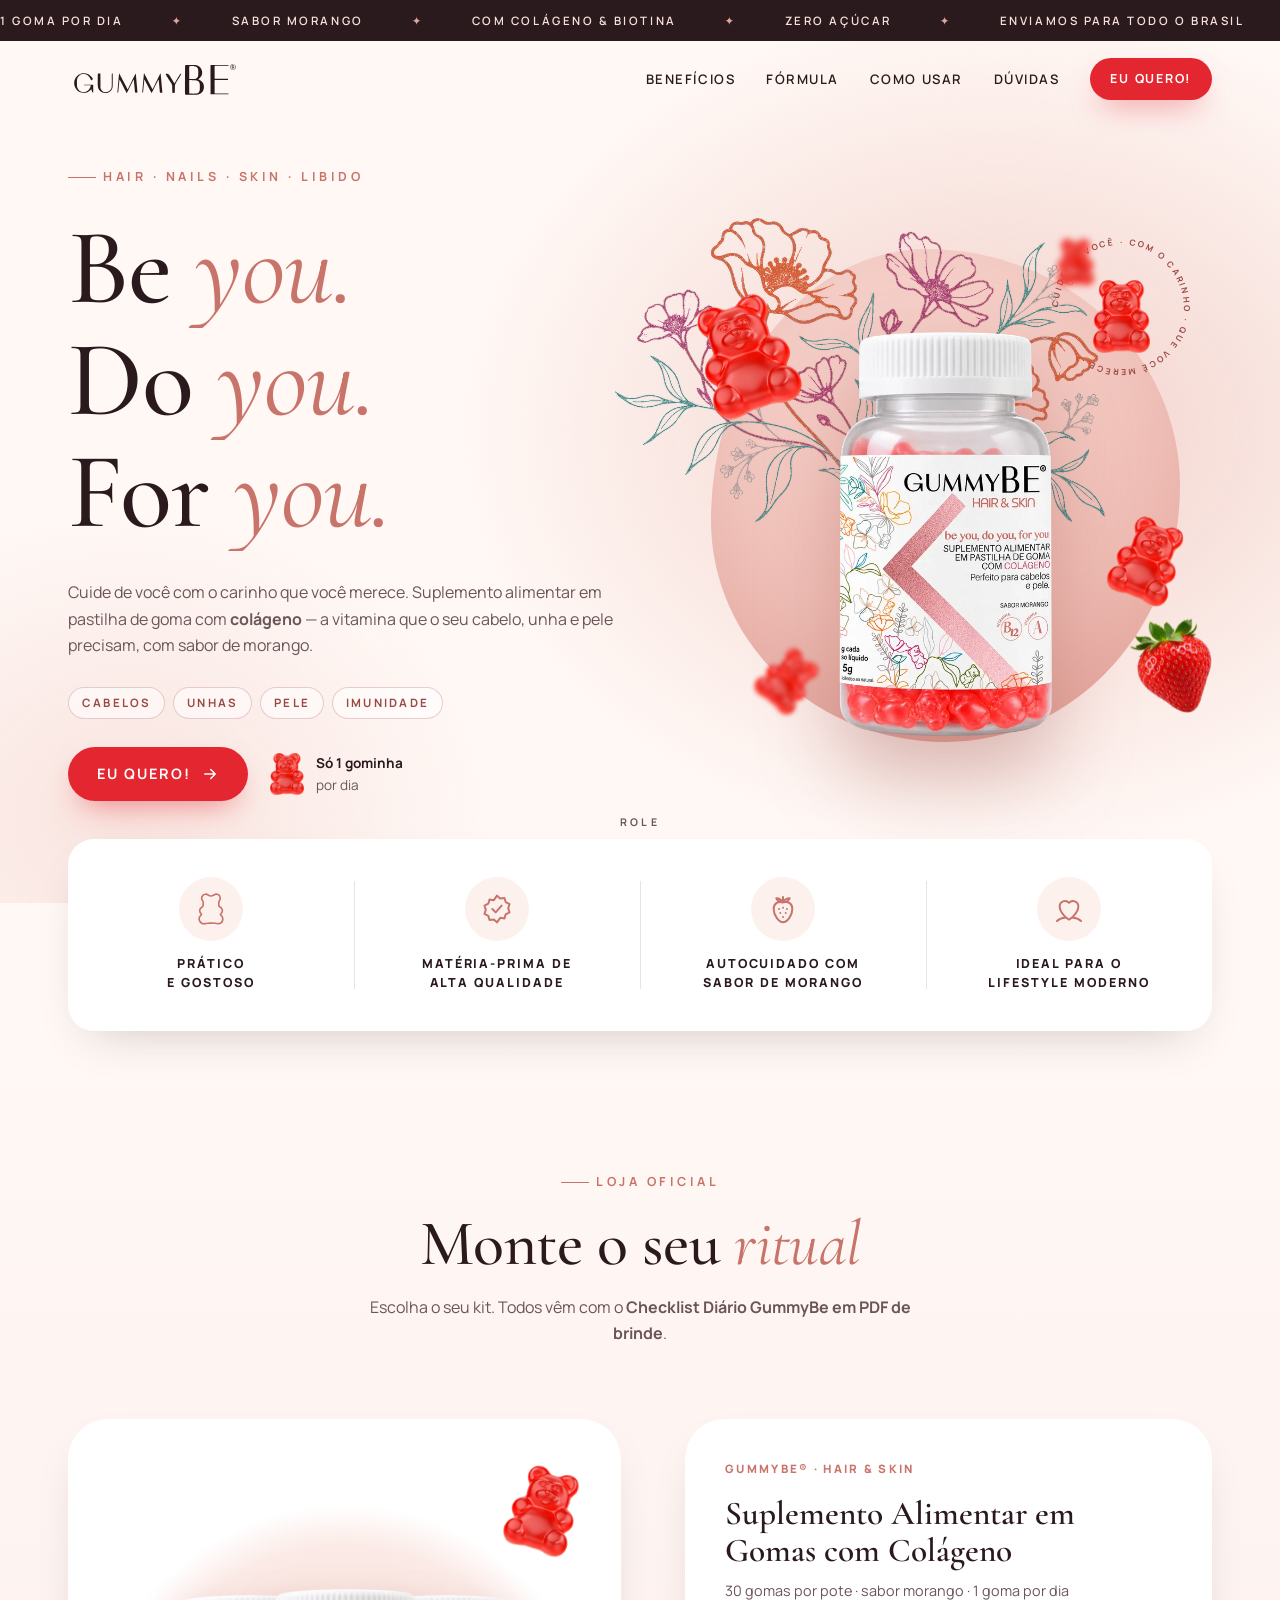
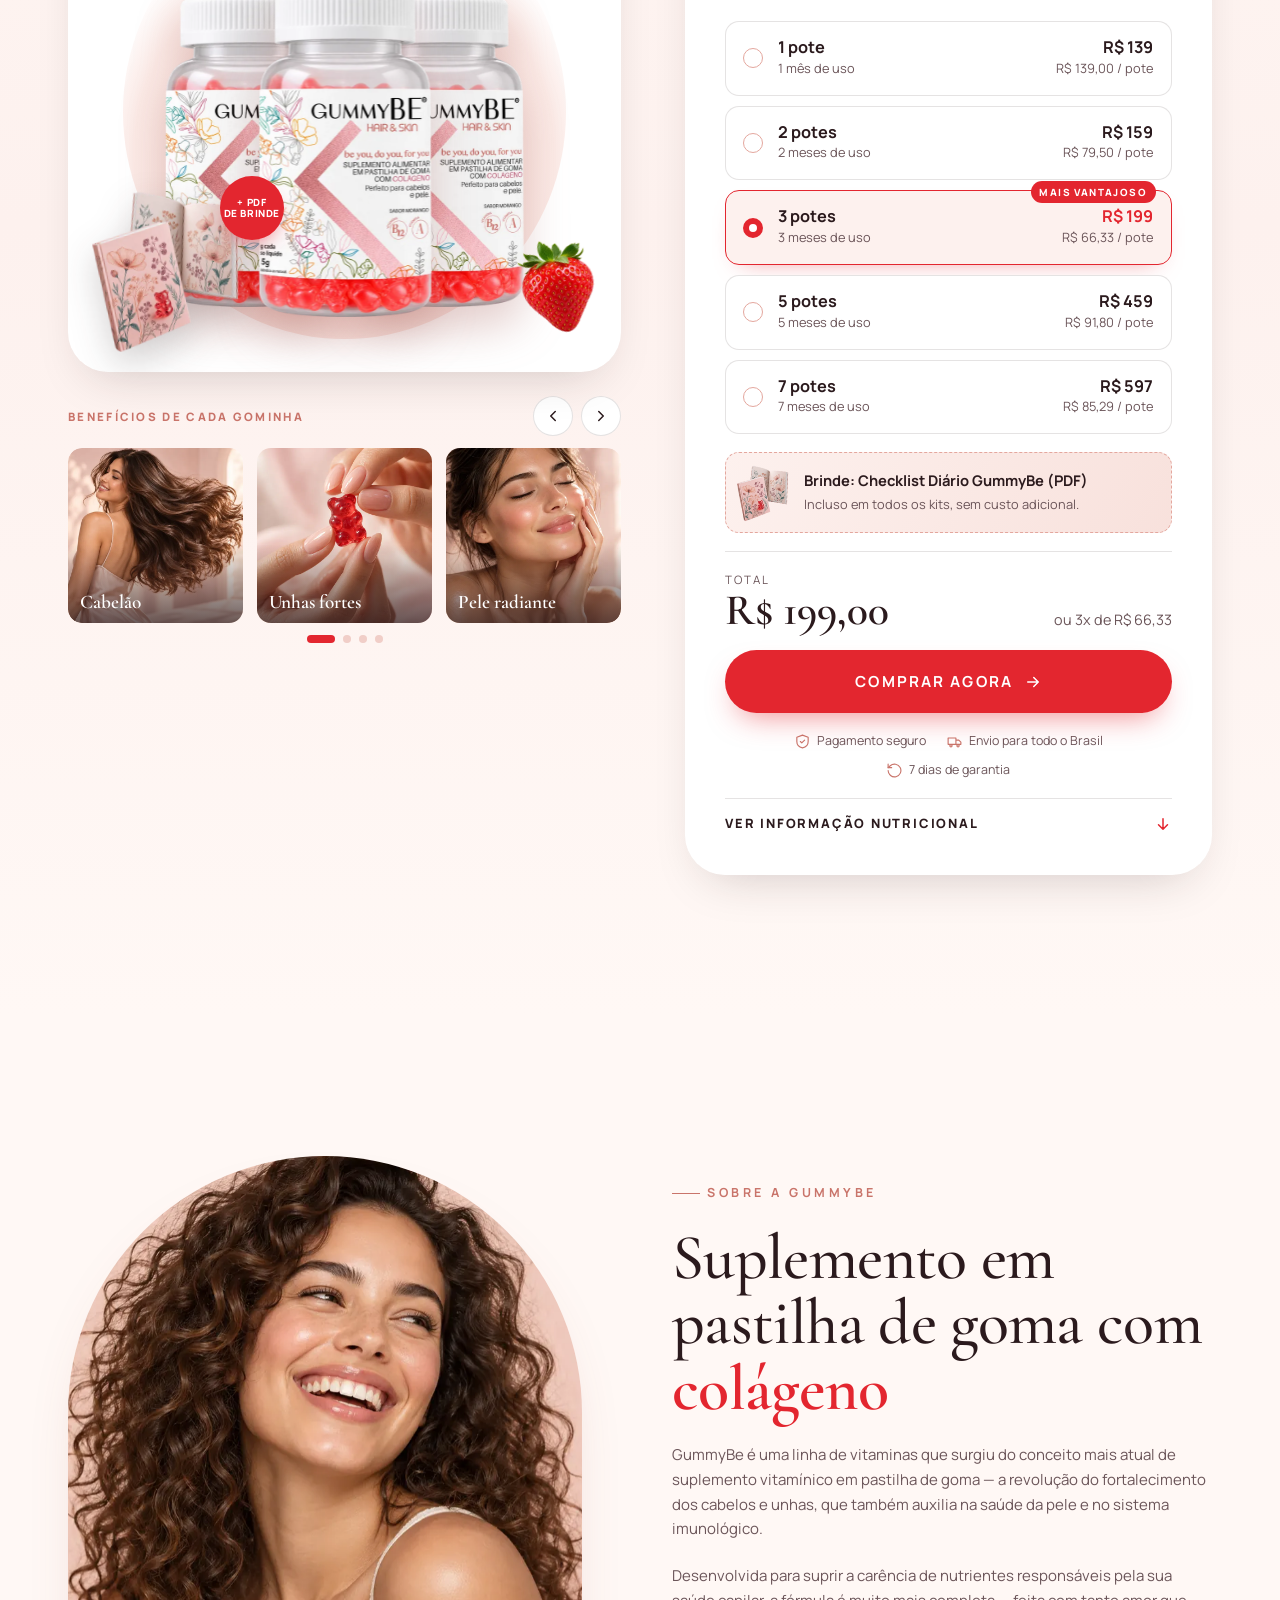
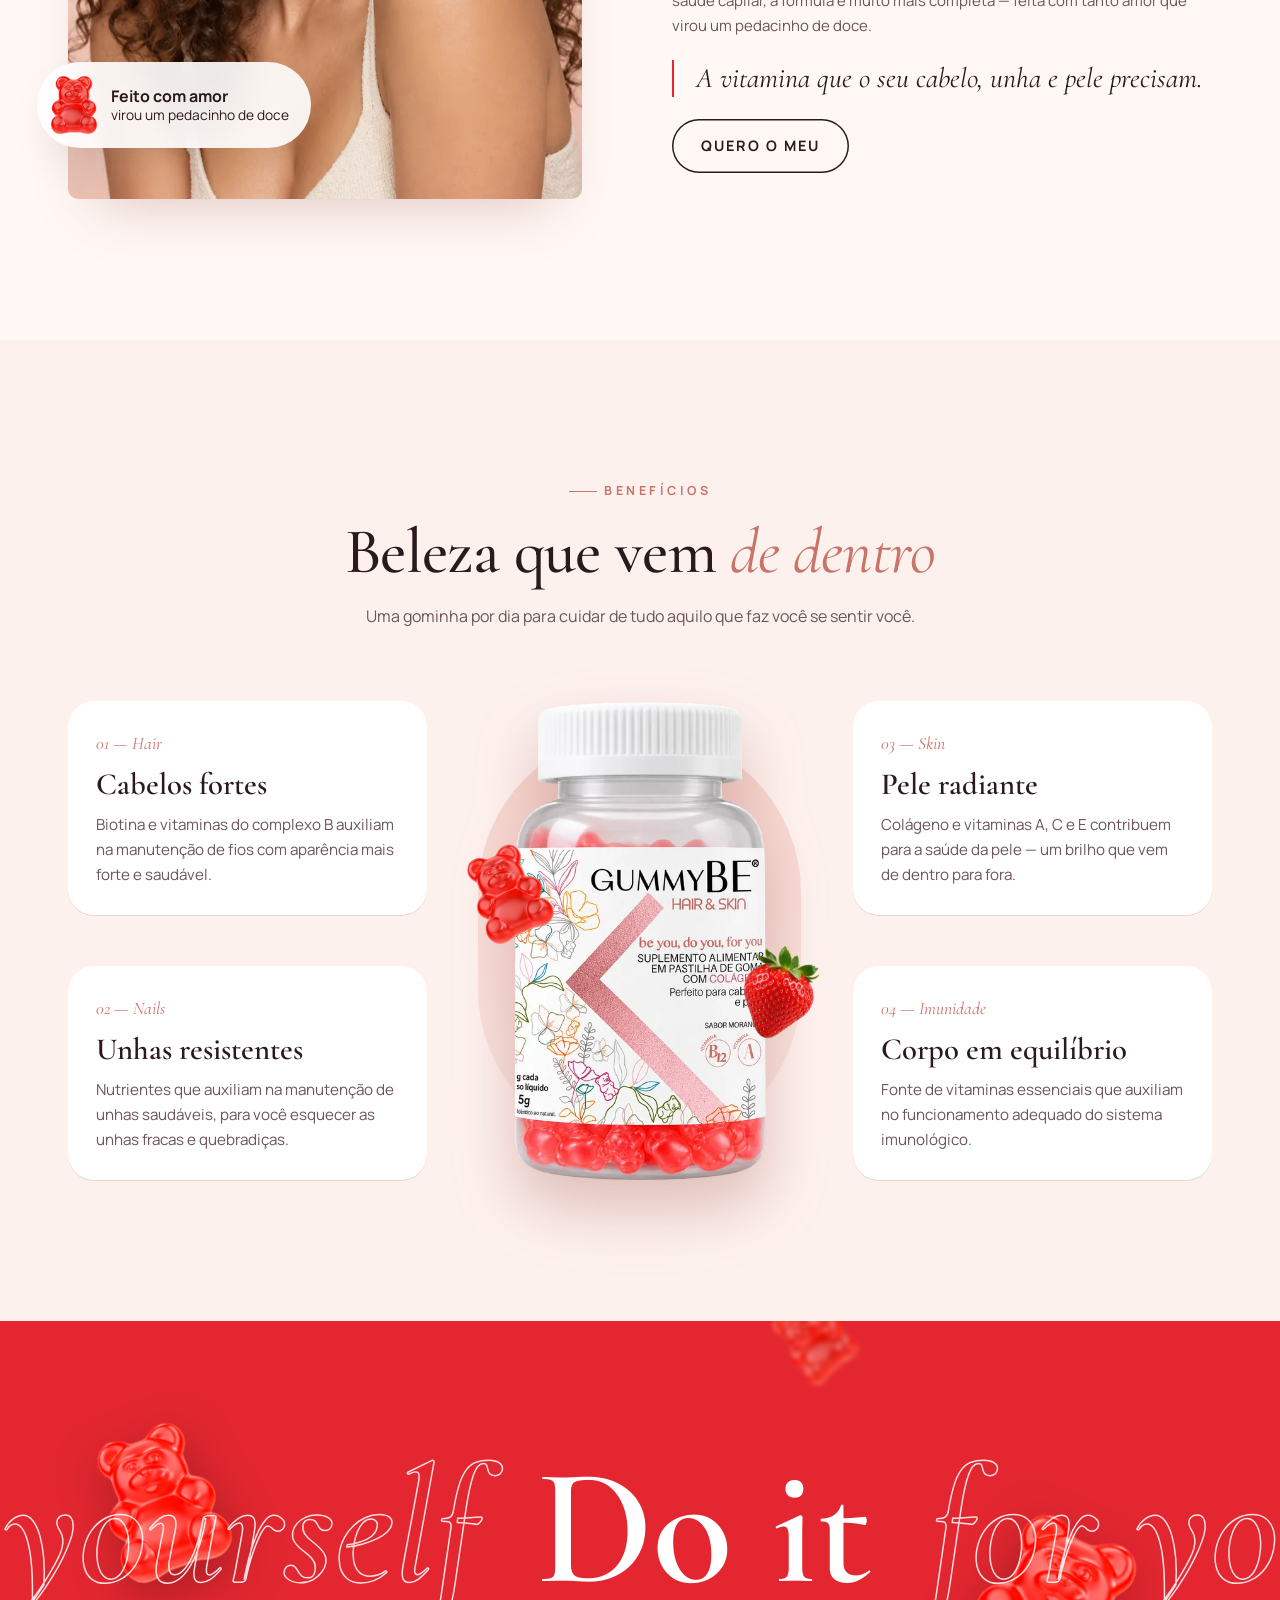
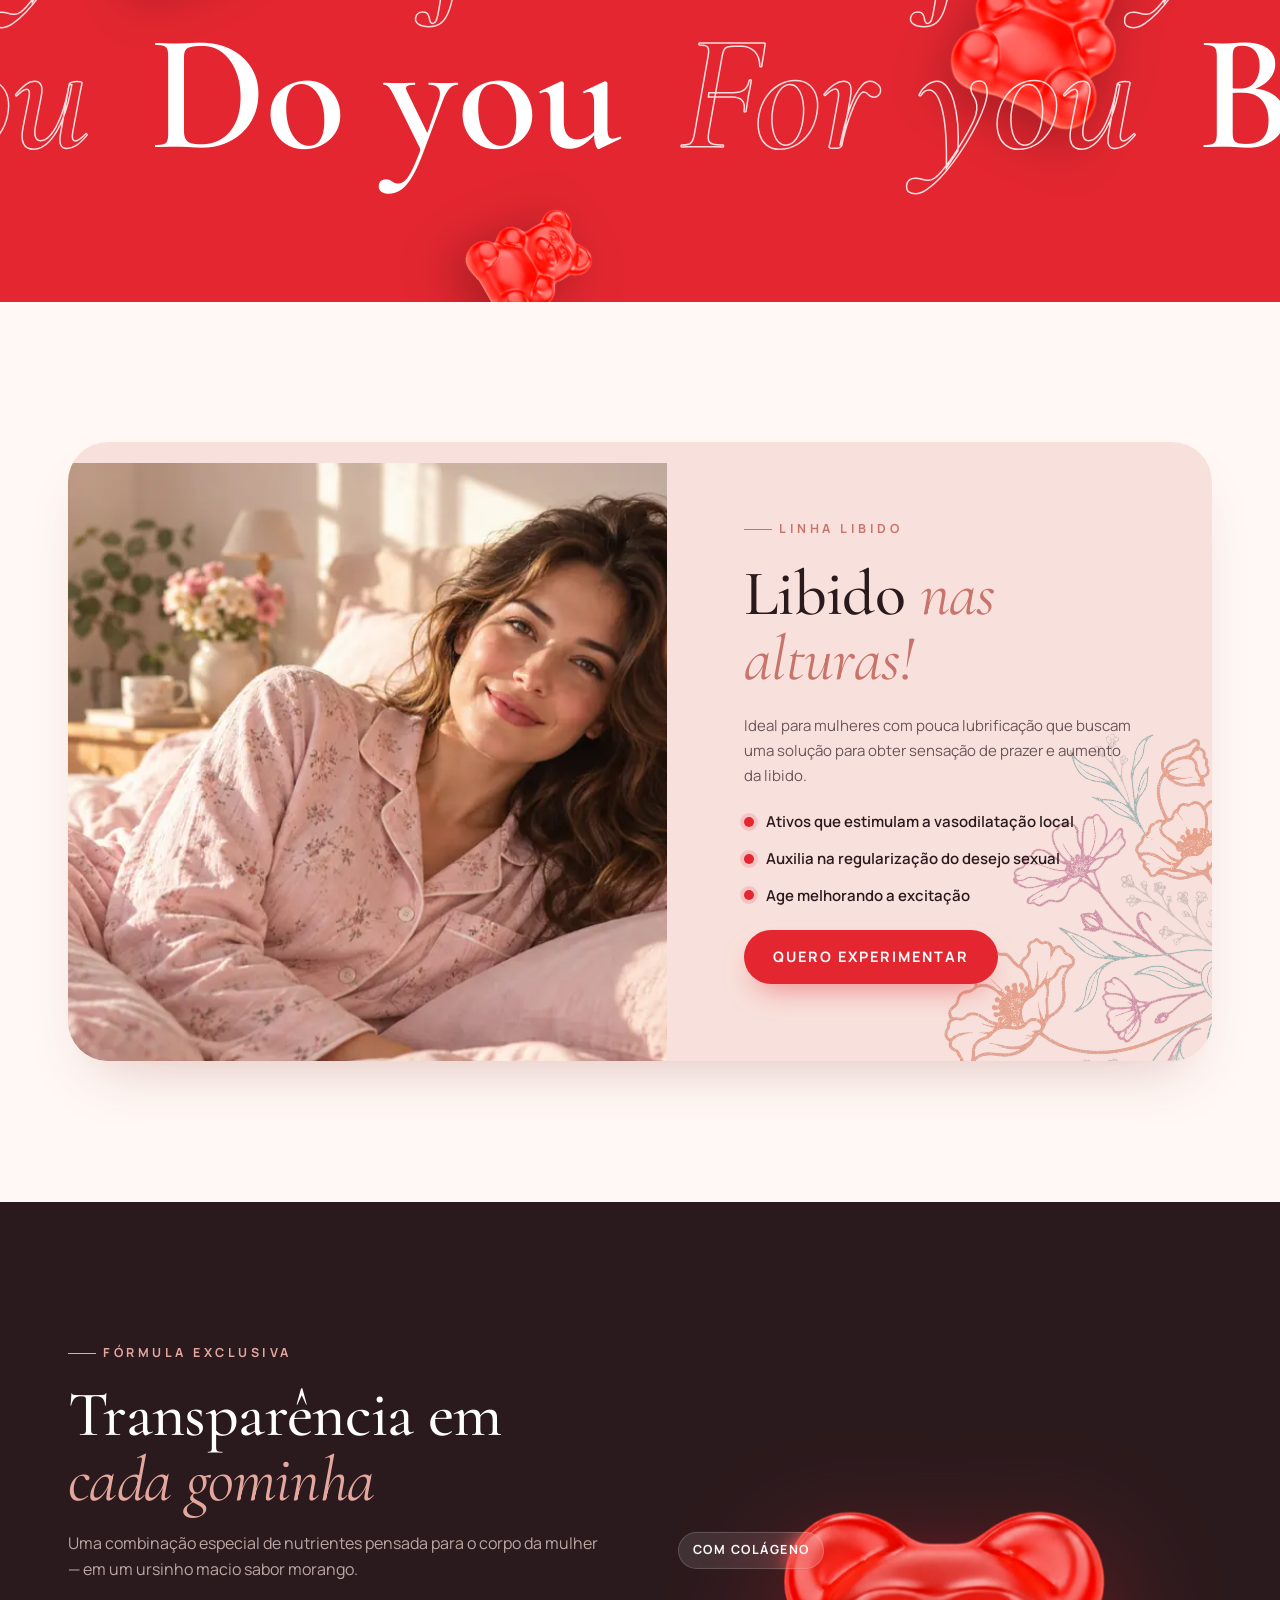
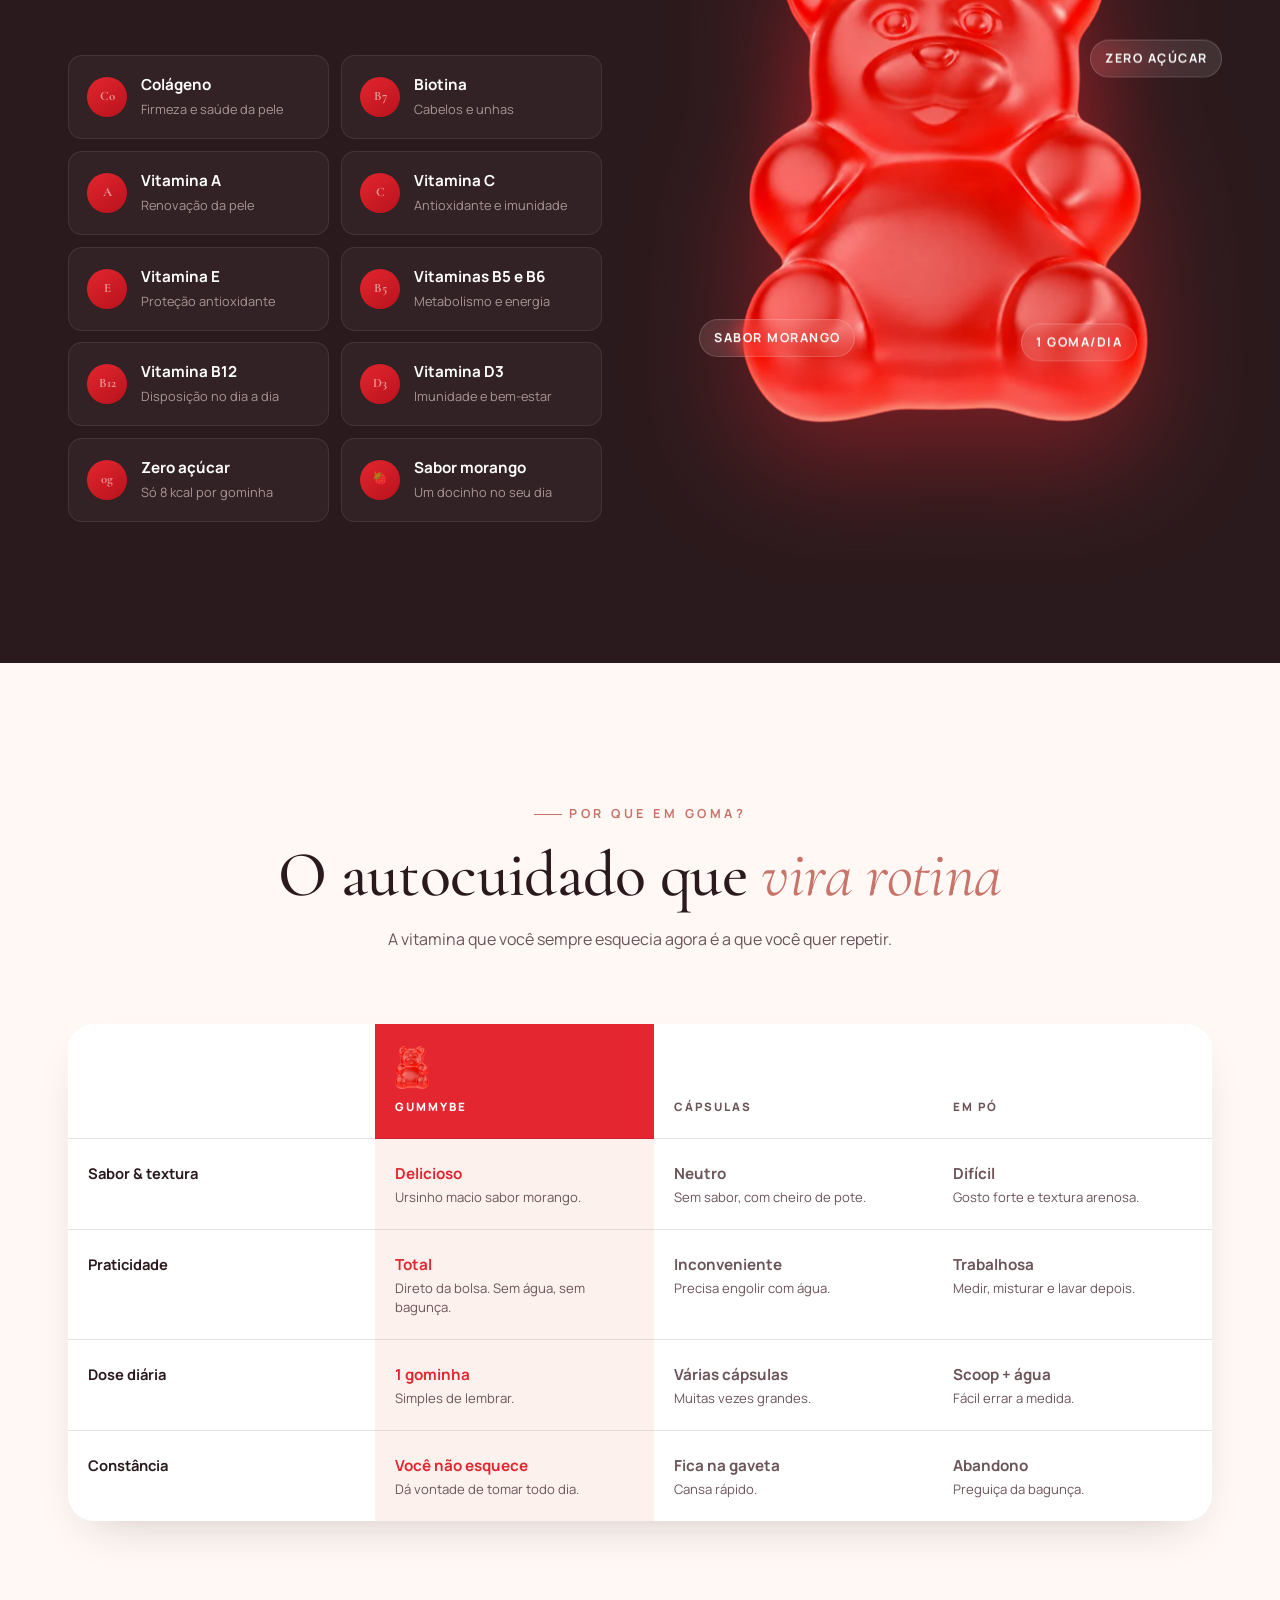
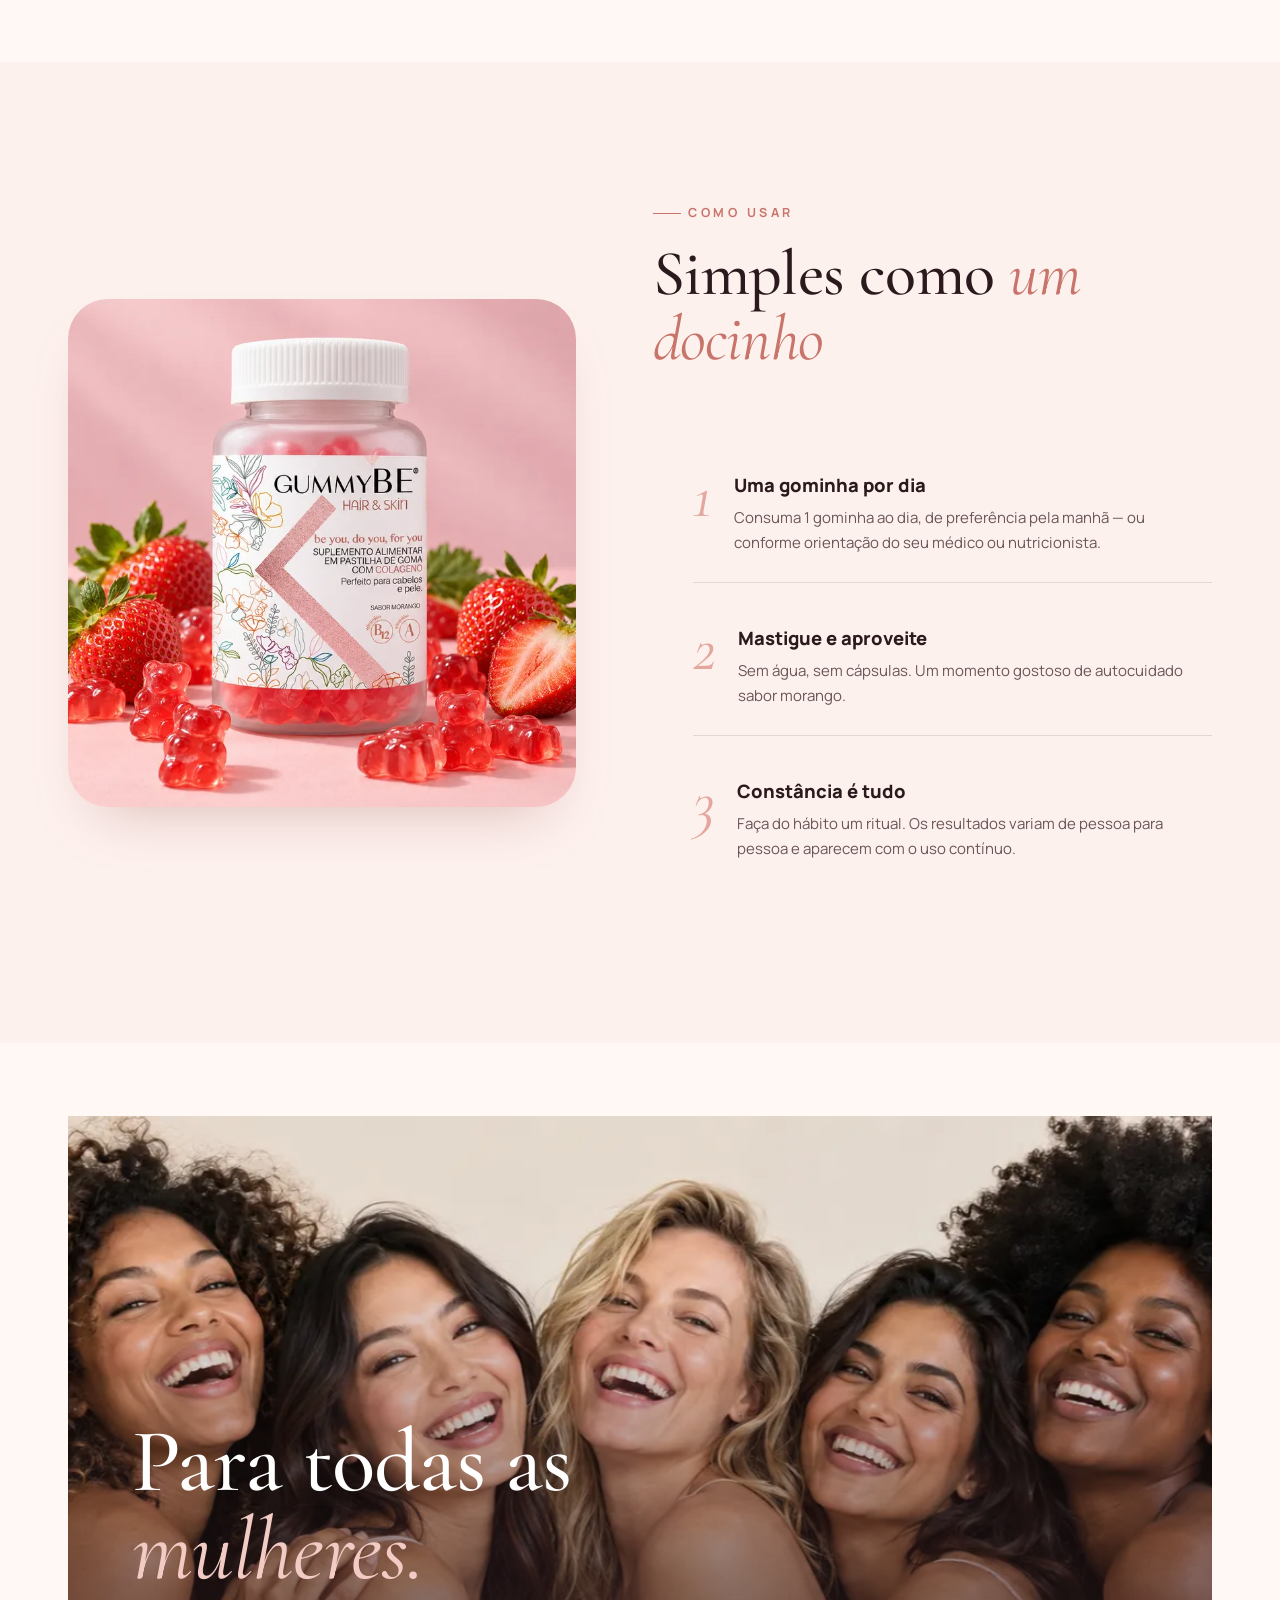
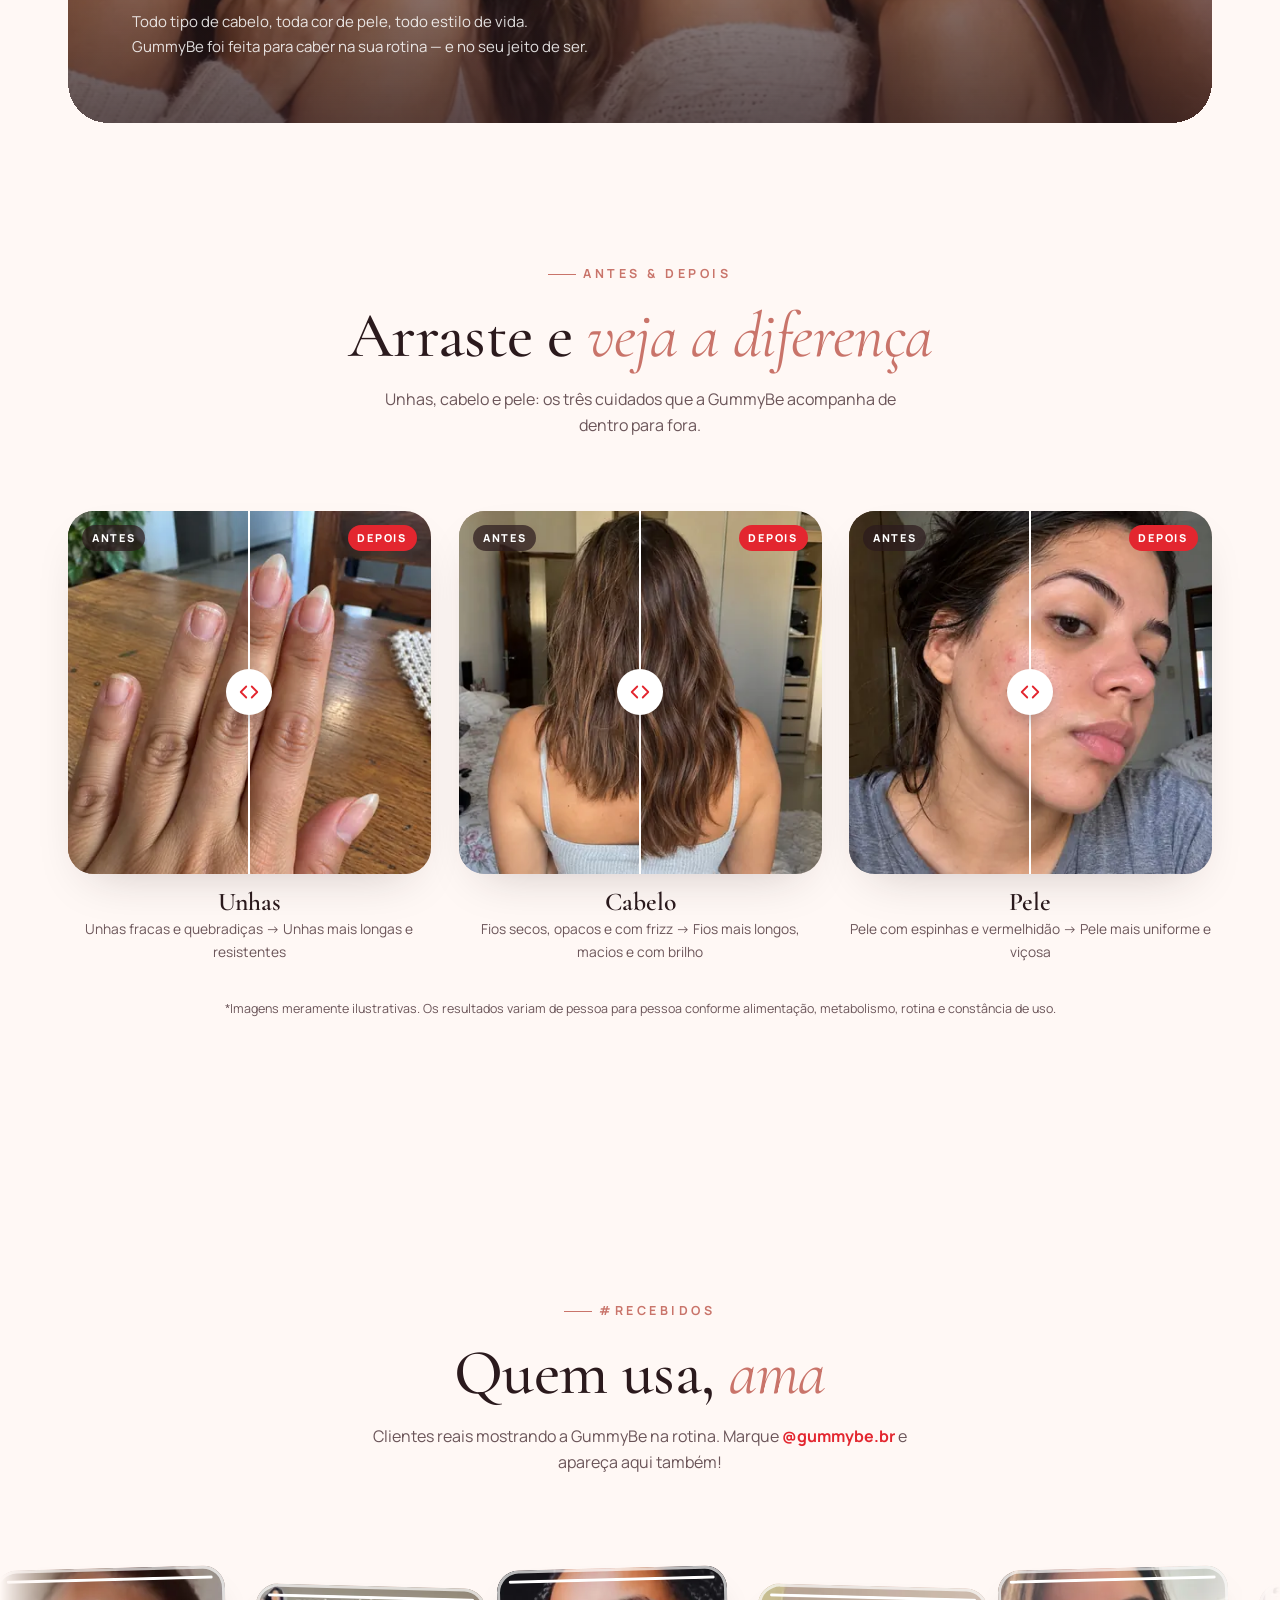
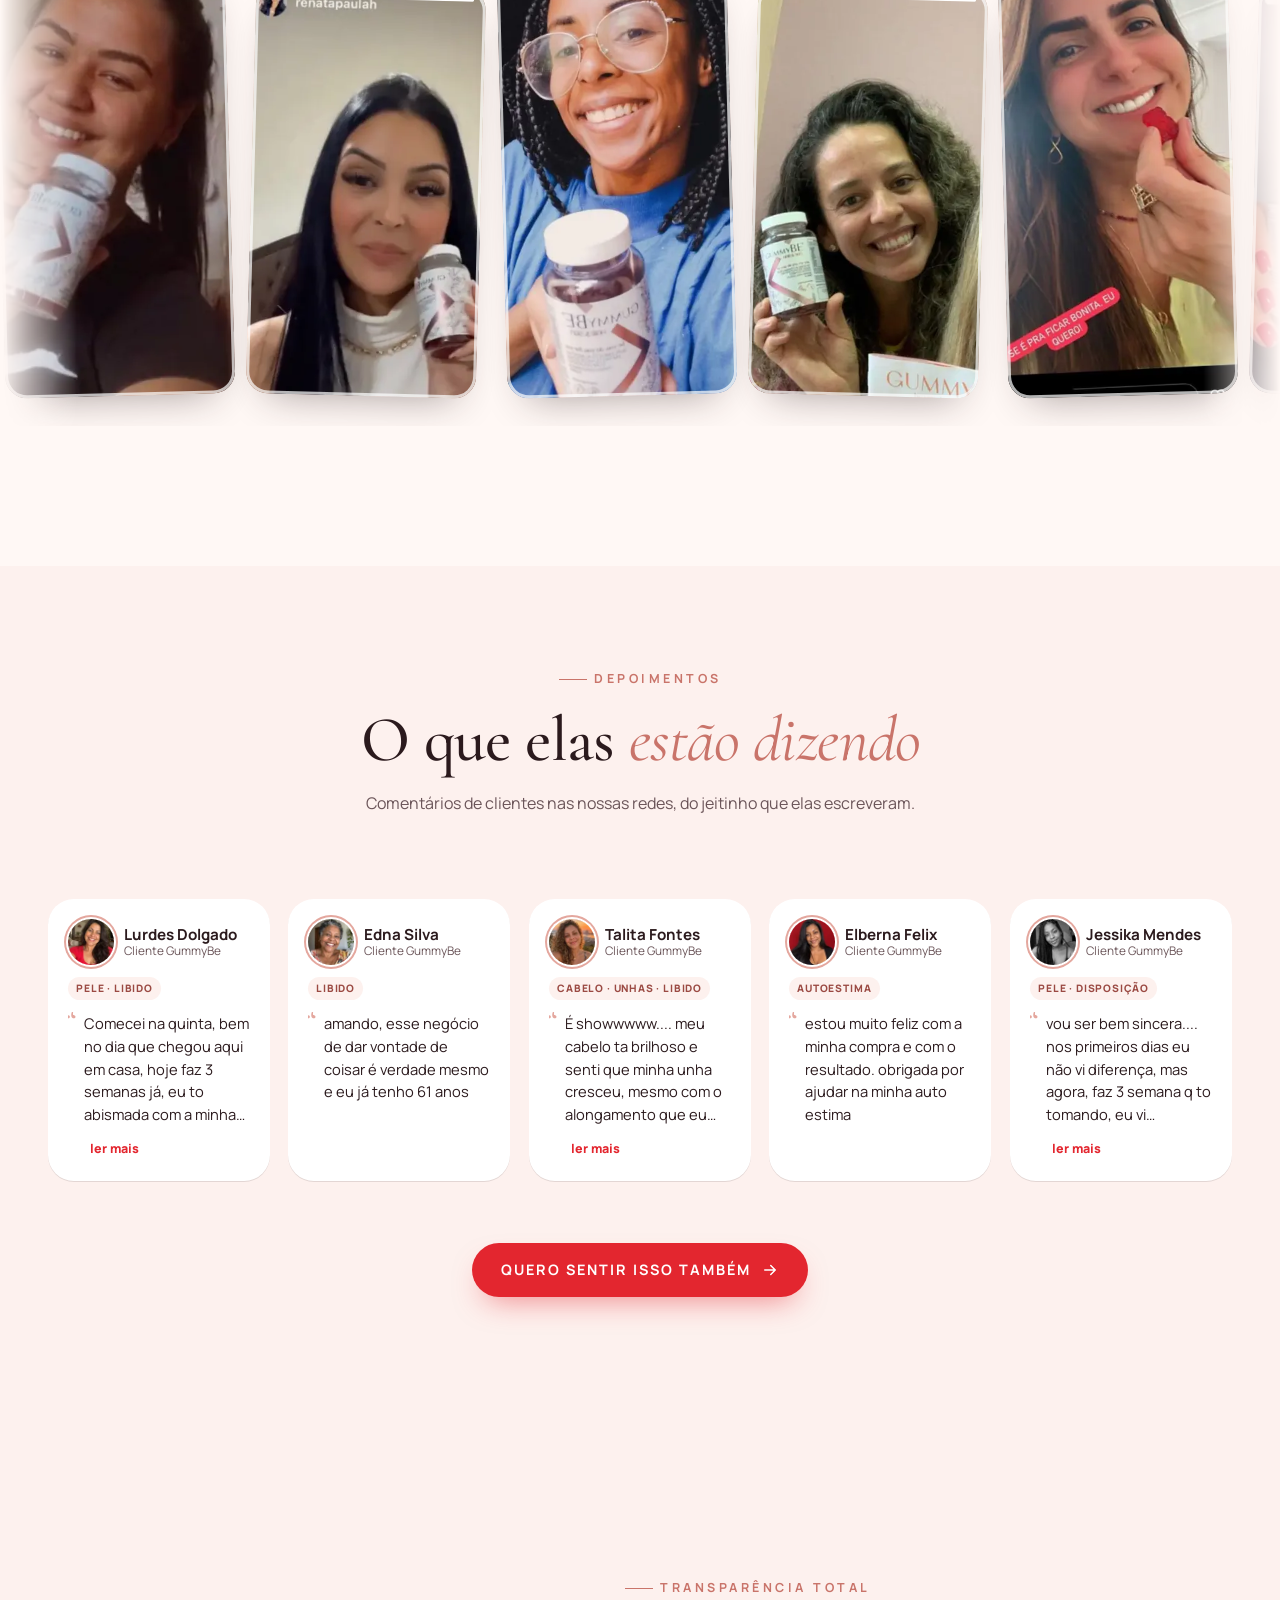
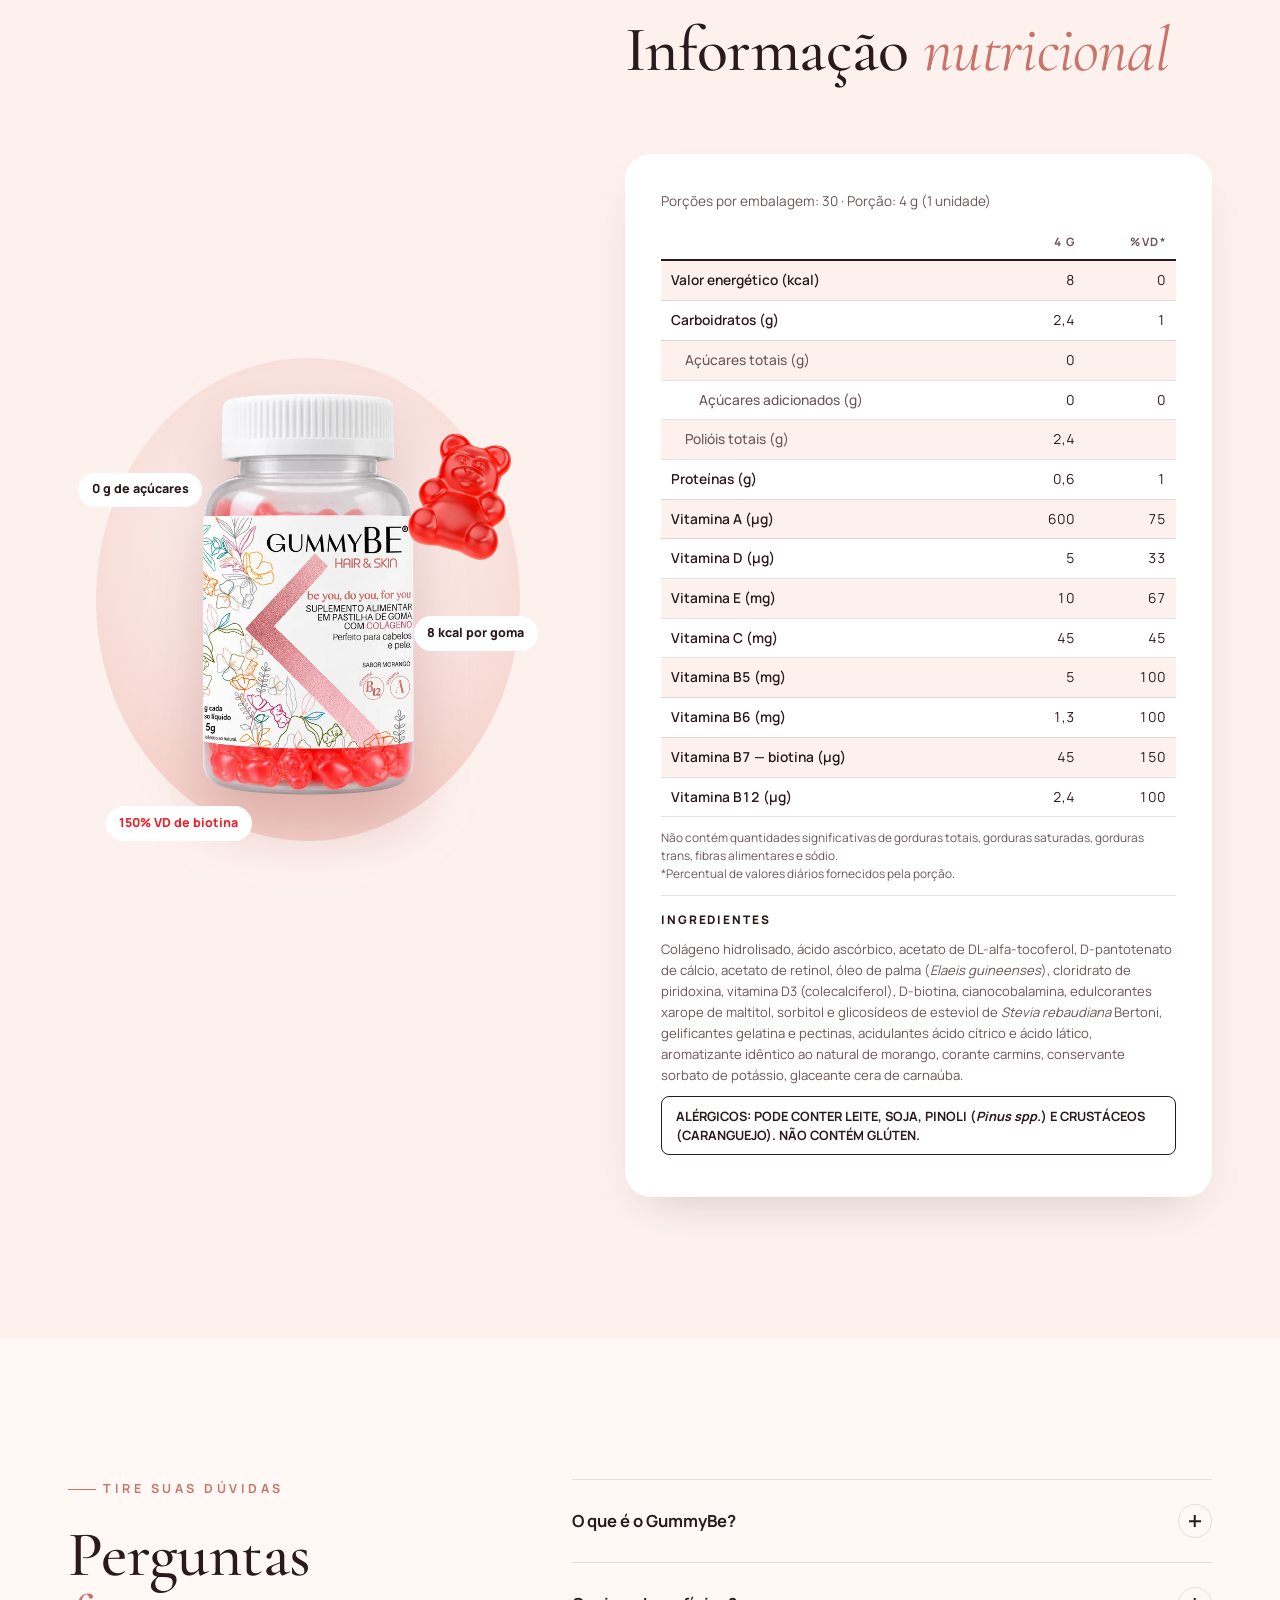
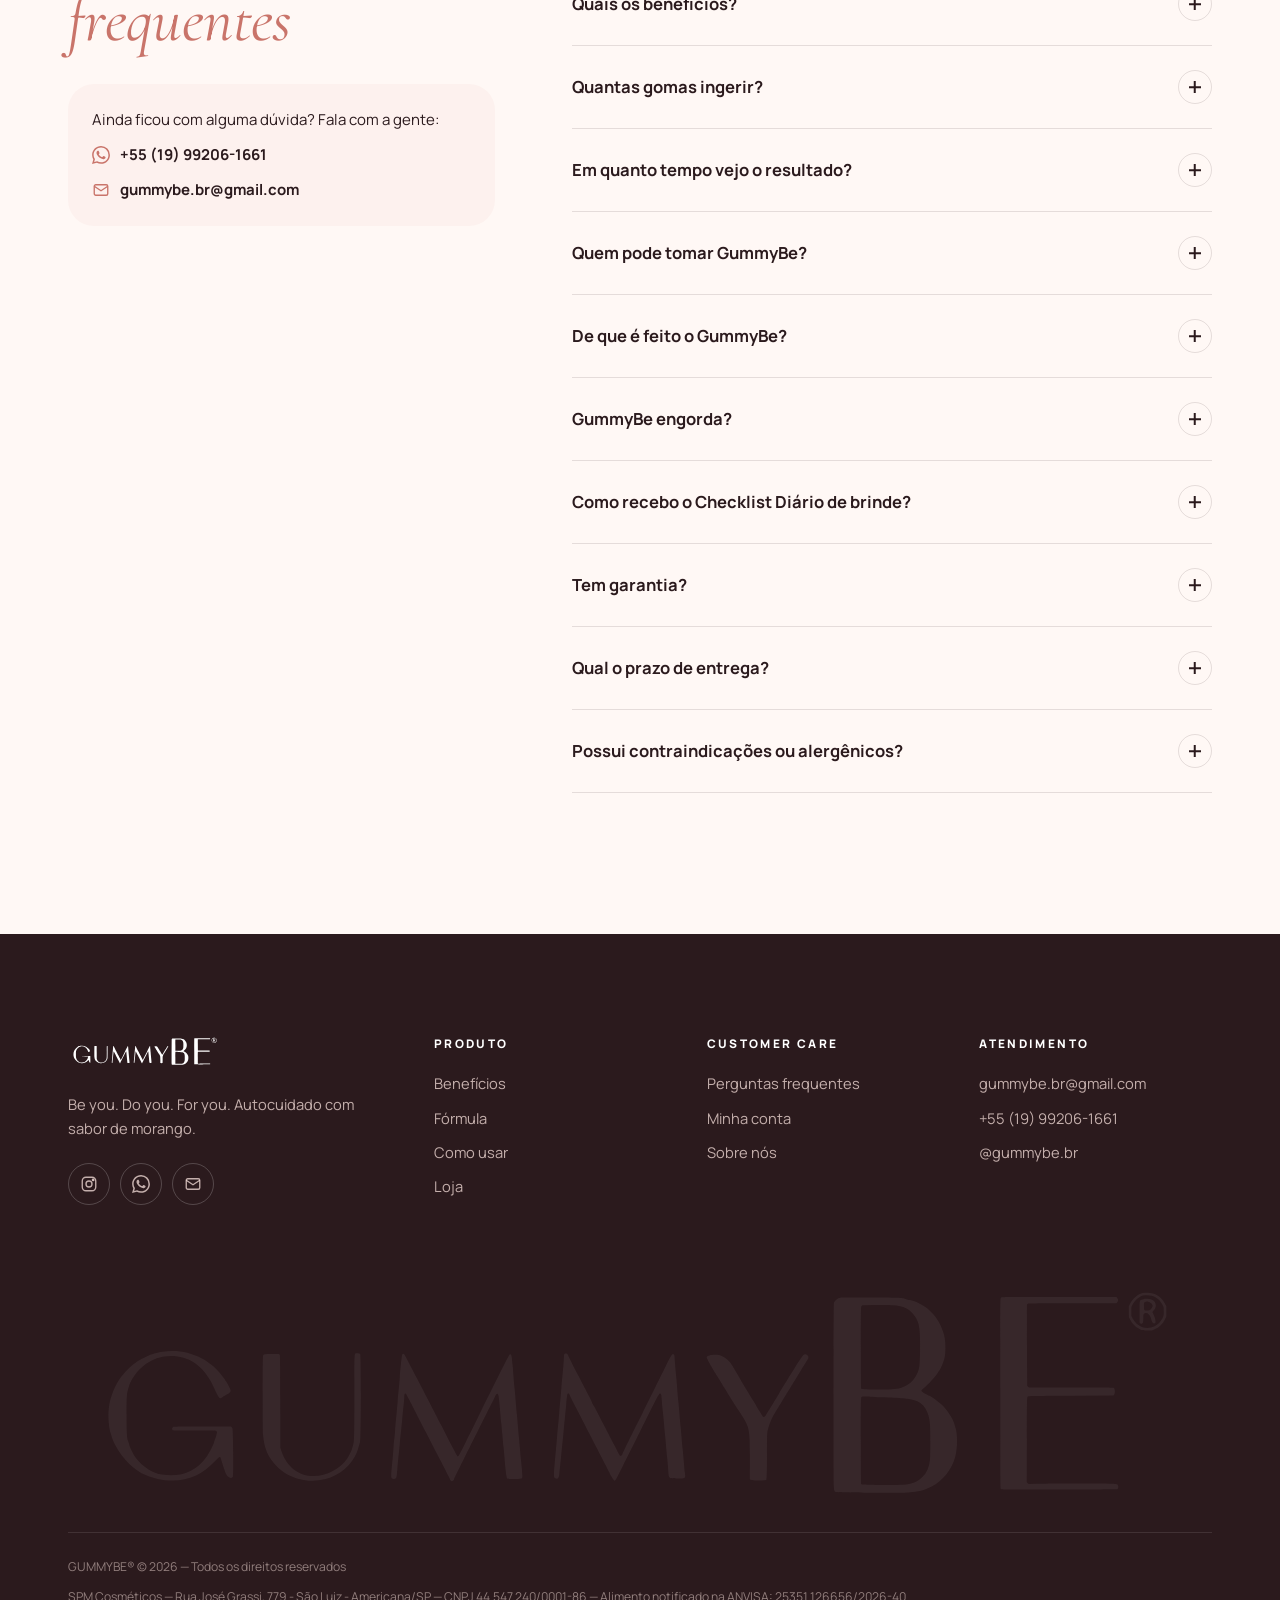
==== commit 44dbdf5e: "Atualiza tabela nutricional, ingredientes e contatos - Tabela nutricional conforme rótulo novo (porç" ====
--- a/index.html
+++ b/index.html
@@ -52,8 +52,8 @@
 <!-- Announcement -->
 <div class="announce" aria-label="Avisos">
   <div class="announce__track">
-    <span>1 goma por dia</span><span>Sabor morango</span><span>Com colágeno &amp; biotina</span><span>Sem gelatina animal</span><span>Enviamos para todo o Brasil</span><span>Checklist Diário em PDF de brinde</span><span>7 dias de garantia</span>
-    <span aria-hidden="true">1 goma por dia</span><span aria-hidden="true">Sabor morango</span><span aria-hidden="true">Com colágeno &amp; biotina</span><span aria-hidden="true">Sem gelatina animal</span><span aria-hidden="true">Enviamos para todo o Brasil</span><span aria-hidden="true">Checklist Diário em PDF de brinde</span><span aria-hidden="true">7 dias de garantia</span>
+    <span>1 goma por dia</span><span>Sabor morango</span><span>Com colágeno &amp; biotina</span><span>Zero açúcar</span><span>Enviamos para todo o Brasil</span><span>Checklist Diário em PDF de brinde</span><span>7 dias de garantia</span>
+    <span aria-hidden="true">1 goma por dia</span><span aria-hidden="true">Sabor morango</span><span aria-hidden="true">Com colágeno &amp; biotina</span><span aria-hidden="true">Zero açúcar</span><span aria-hidden="true">Enviamos para todo o Brasil</span><span aria-hidden="true">Checklist Diário em PDF de brinde</span><span aria-hidden="true">7 dias de garantia</span>
   </div>
 </div>
 
@@ -349,7 +349,7 @@
           <article class="benefit" data-reveal="left">
             <span class="benefit__num">01 — Hair</span>
             <h3>Cabelos fortes</h3>
-            <p>Biotina, vitaminas do complexo B e Silício Inteligente auxiliam na manutenção de fios com aparência mais forte e saudável.</p>
+            <p>Biotina e vitaminas do complexo B auxiliam na manutenção de fios com aparência mais forte e saudável.</p>
           </article>
           <article class="benefit" data-reveal="left" style="--d:.12s">
             <span class="benefit__num">02 — Nails</span>
@@ -434,7 +434,6 @@
         <ul class="nutrients">
           <li class="nutrient" data-reveal="up"><span class="nutrient__dot">Co</span><div><strong>Colágeno</strong><span>Firmeza e saúde da pele</span></div></li>
           <li class="nutrient" data-reveal="up" style="--d:.05s"><span class="nutrient__dot">B7</span><div><strong>Biotina</strong><span>Cabelos e unhas</span></div></li>
-          <li class="nutrient" data-reveal="up" style="--d:.1s"><span class="nutrient__dot">Si</span><div><strong>Silício Inteligente</strong><span>Estrutura dos fios</span></div></li>
           <li class="nutrient" data-reveal="up" style="--d:.15s"><span class="nutrient__dot">A</span><div><strong>Vitamina A</strong><span>Renovação da pele</span></div></li>
           <li class="nutrient" data-reveal="up" style="--d:.2s"><span class="nutrient__dot">C</span><div><strong>Vitamina C</strong><span>Antioxidante e imunidade</span></div></li>
           <li class="nutrient" data-reveal="up" style="--d:.25s"><span class="nutrient__dot">E</span><div><strong>Vitamina E</strong><span>Proteção antioxidante</span></div></li>
@@ -442,13 +441,14 @@
           <li class="nutrient" data-reveal="up" style="--d:.35s"><span class="nutrient__dot">B12</span><div><strong>Vitamina B12</strong><span>Disposição no dia a dia</span></div></li>
           <li class="nutrient" data-reveal="up" style="--d:.4s"><span class="nutrient__dot">D3</span><div><strong>Vitamina D3</strong><span>Imunidade e bem-estar</span></div></li>
           <li class="nutrient" data-reveal="up" style="--d:.45s"><span class="nutrient__dot">0g</span><div><strong>Zero açúcar</strong><span>Só 8 kcal por gominha</span></div></li>
+          <li class="nutrient" data-reveal="up" style="--d:.5s"><span class="nutrient__dot">🍓</span><div><strong>Sabor morango</strong><span>Um docinho no seu dia</span></div></li>
         </ul>
       </div>
       <div class="formula__visual" data-reveal="blur" aria-hidden="true">
         <div class="glow"></div>
         <img class="big-bear" src="assets/img/bear-640.webp" srcset="assets/img/bear-320.webp 320w, assets/img/bear-640.webp 640w" sizes="(max-width: 900px) 70vw, 420px" alt="" width="640" height="806" loading="lazy" data-parallax="-0.08">
-        <span class="pill pill--1" data-parallax="0.1">Pectina vegetal</span>
-        <span class="pill pill--2" data-parallax="-0.08">Sem gelatina</span>
+        <span class="pill pill--1" data-parallax="0.1">Com colágeno</span>
+        <span class="pill pill--2" data-parallax="-0.08">Zero açúcar</span>
         <span class="pill pill--3" data-parallax="0.14">Sabor morango</span>
         <span class="pill pill--4" data-parallax="-0.12">1 goma/dia</span>
       </div>
@@ -733,28 +733,34 @@
         </div>
         <div class="nutri" data-reveal="up" style="--d:.16s">
           <div class="nutri__body">
-            <p class="nutri__serving">Porção de 3,5 g (1 pastilha de goma) · 30 porções por embalagem</p>
+            <p class="nutri__serving">Porções por embalagem: 30 · Porção: 4 g (1 unidade)</p>
             <div class="nutri__scroll">
             <table>
-              <thead><tr><th scope="col"><span class="sr-only">Nutriente</span></th><th scope="col">3,5 g</th><th scope="col">%VD*</th></tr></thead>
+              <thead><tr><th scope="col"><span class="sr-only">Nutriente</span></th><th scope="col">4 g</th><th scope="col">%VD*</th></tr></thead>
               <tbody>
-                <tr><th scope="row">Valor energético</th><td>8 kcal = 33 kJ</td><td>0%</td></tr>
-                <tr><th scope="row">Carboidratos, dos quais:</th><td>2,7 g</td><td>0%</td></tr>
-                <tr class="sub"><th scope="row">Açúcares</th><td>0 g</td><td>**</td></tr>
-                <tr class="sub"><th scope="row">Polióis</th><td>2,7 g</td><td>**</td></tr>
-                <tr><th scope="row">Proteínas</th><td>0,5 g</td><td>1%</td></tr>
-                <tr><th scope="row">Vitamina A</th><td>600 mcg</td><td>100%</td></tr>
-                <tr><th scope="row">Vitamina B5</th><td>5 mg</td><td>100%</td></tr>
-                <tr><th scope="row">Vitamina B6</th><td>1,3 mg</td><td>100%</td></tr>
-                <tr><th scope="row">Biotina</th><td>45 mcg</td><td>150%</td></tr>
-                <tr><th scope="row">Vitamina B12</th><td>2,4 mcg</td><td>100%</td></tr>
-                <tr><th scope="row">Vitamina C</th><td>45 mg</td><td>100%</td></tr>
-                <tr><th scope="row">Vitamina D3</th><td>5 mcg</td><td>100%</td></tr>
-                <tr><th scope="row">Vitamina E</th><td>10 mg</td><td>100%</td></tr>
+                <tr><th scope="row">Valor energético (kcal)</th><td>8</td><td>0</td></tr>
+                <tr><th scope="row">Carboidratos (g)</th><td>2,4</td><td>1</td></tr>
+                <tr class="sub"><th scope="row">Açúcares totais (g)</th><td>0</td><td></td></tr>
+                <tr class="sub2"><th scope="row">Açúcares adicionados (g)</th><td>0</td><td>0</td></tr>
+                <tr class="sub"><th scope="row">Polióis totais (g)</th><td>2,4</td><td></td></tr>
+                <tr><th scope="row">Proteínas (g)</th><td>0,6</td><td>1</td></tr>
+                <tr><th scope="row">Vitamina A (µg)</th><td>600</td><td>75</td></tr>
+                <tr><th scope="row">Vitamina D (µg)</th><td>5</td><td>33</td></tr>
+                <tr><th scope="row">Vitamina E (mg)</th><td>10</td><td>67</td></tr>
+                <tr><th scope="row">Vitamina C (mg)</th><td>45</td><td>45</td></tr>
+                <tr><th scope="row">Vitamina B5 (mg)</th><td>5</td><td>100</td></tr>
+                <tr><th scope="row">Vitamina B6 (mg)</th><td>1,3</td><td>100</td></tr>
+                <tr><th scope="row">Vitamina B7 — biotina (µg)</th><td>45</td><td>150</td></tr>
+                <tr><th scope="row">Vitamina B12 (µg)</th><td>2,4</td><td>100</td></tr>
               </tbody>
             </table>
             </div>
-            <p class="nutri__note">Não contém quantidades significativas de gorduras totais, gorduras saturadas, gorduras trans, fibra alimentar e sódio.<br>*% Valores Diários de referência com base em uma dieta de 2.000 kcal ou 8.400 kJ. Seus valores diários podem ser maiores ou menores dependendo de suas necessidades energéticas. **VD não estabelecido.</p>
+            <p class="nutri__note">Não contém quantidades significativas de gorduras totais, gorduras saturadas, gorduras trans, fibras alimentares e sódio.<br>*Percentual de valores diários fornecidos pela porção.</p>
+            <div class="nutri__ingredients">
+              <h3>Ingredientes</h3>
+              <p>Colágeno hidrolisado, ácido ascórbico, acetato de DL-alfa-tocoferol, D-pantotenato de cálcio, acetato de retinol, óleo de palma (<em>Elaeis guineenses</em>), cloridrato de piridoxina, vitamina D3 (colecalciferol), D-biotina, cianocobalamina, edulcorantes xarope de maltitol, sorbitol e glicosídeos de esteviol de <em>Stevia rebaudiana</em> Bertoni, gelificantes gelatina e pectinas, acidulantes ácido cítrico e ácido lático, aromatizante idêntico ao natural de morango, corante carmins, conservante sorbato de potássio, glaceante cera de carnaúba.</p>
+              <p class="nutri__allergens"><strong>ALÉRGICOS: PODE CONTER LEITE, SOJA, PINOLI (<em>Pinus spp.</em>) E CRUSTÁCEOS (CARANGUEJO). NÃO CONTÉM GLÚTEN.</strong></p>
+            </div>
           </div>
         </div>
       </div>
@@ -770,7 +776,7 @@
         <div class="contact-card" data-reveal="up" style="--d:.16s">
           <p>Ainda ficou com alguma dúvida? Fala com a gente:</p>
           <a href="https://api.whatsapp.com/send?phone=5519992061661" target="_blank" rel="noopener"><svg viewBox="0 0 24 24" fill="currentColor"><path d="M17.472 14.382c-.297-.149-1.758-.867-2.03-.967-.273-.099-.471-.148-.67.15-.197.297-.767.966-.94 1.164-.173.199-.347.223-.644.075-.297-.15-1.255-.463-2.39-1.475-.883-.788-1.48-1.761-1.653-2.059-.173-.297-.018-.458.13-.606.134-.133.298-.347.446-.52.149-.174.198-.298.298-.497.099-.198.05-.371-.025-.52-.075-.149-.669-1.612-.916-2.207-.242-.579-.487-.5-.669-.51-.173-.008-.371-.01-.57-.01-.198 0-.52.074-.792.372-.272.297-1.04 1.016-1.04 2.479 0 1.462 1.065 2.875 1.213 3.074.149.198 2.096 3.2 5.077 4.487.709.306 1.262.489 1.694.625.712.227 1.36.195 1.871.118.571-.085 1.758-.719 2.006-1.413.248-.694.248-1.289.173-1.413-.074-.124-.272-.198-.57-.347m-5.421 7.403h-.004a9.87 9.87 0 0 1-5.031-1.378l-.361-.214-3.741.982.998-3.648-.235-.374a9.86 9.86 0 0 1-1.51-5.26c.001-5.45 4.436-9.884 9.888-9.884 2.64 0 5.122 1.03 6.988 2.898a9.825 9.825 0 0 1 2.893 6.994c-.003 5.45-4.437 9.884-9.885 9.884m8.413-18.297A11.815 11.815 0 0 0 12.05 0C5.495 0 .16 5.335.157 11.892c0 2.096.547 4.142 1.588 5.945L.057 24l6.305-1.654a11.882 11.882 0 0 0 5.683 1.448h.005c6.554 0 11.89-5.335 11.893-11.893a11.821 11.821 0 0 0-3.48-8.413Z"/></svg>+55 (19) 99206-1661</a>
-          <a href="mailto:sac@gummybe.com.br"><svg viewBox="0 0 24 24" fill="none" stroke="currentColor" stroke-width="1.8"><rect x="3" y="5" width="18" height="14" rx="2"/><path d="M3 7l9 6 9-6"/></svg>sac@gummybe.com.br</a>
+          <a href="mailto:gummybe.br@gmail.com"><svg viewBox="0 0 24 24" fill="none" stroke="currentColor" stroke-width="1.8"><rect x="3" y="5" width="18" height="14" rx="2"/><path d="M3 7l9 6 9-6"/></svg>gummybe.br@gmail.com</a>
         </div>
       </aside>
 
@@ -797,7 +803,7 @@
         </div>
         <div class="faq__item" data-reveal="up">
           <button class="faq__q" aria-expanded="false">De que é feito o GummyBe?<span class="faq__icon" aria-hidden="true"></span></button>
-          <div class="faq__a"><div><p>GummyBe é desenvolvido à base de pectina vegetal e não contém gelatina nem outros ingredientes de origem animal. Cada gominha contém vitaminas A, B5, B6, B12, C, D3 e E, biotina e Silício Inteligente, com colágeno. Veja a tabela completa em <a href="#informacao-nutricional" style="color:var(--berry);font-weight:700">Informação nutricional</a>.</p></div></div>
+          <div class="faq__a"><div><p>Cada gominha combina colágeno hidrolisado com vitaminas A, B5, B6, B7 (biotina), B12, C, D3 e E, com sabor natural de morango e zero açúcar (adoçada com maltitol, sorbitol e estévia). Veja a lista completa de ingredientes e a tabela em <a href="#informacao-nutricional" style="color:var(--berry);font-weight:700">Informação nutricional</a>.</p></div></div>
         </div>
         <div class="faq__item" data-reveal="up">
           <button class="faq__q" aria-expanded="false">GummyBe engorda?<span class="faq__icon" aria-hidden="true"></span></button>
@@ -817,7 +823,9 @@
         </div>
         <div class="faq__item" data-reveal="up">
           <button class="faq__q" aria-expanded="false">Possui contraindicações ou alergênicos?<span class="faq__icon" aria-hidden="true"></span></button>
-          <div class="faq__a"><div><p>Consulte sempre o rótulo para a lista completa de ingredientes e alergênicos. Em caso de condições de saúde específicas, uso de medicamentos, gestação ou amamentação, consulte um médico ou nutricionista antes de consumir.</p></div></div>
+          <div class="faq__a"><div><p>Não possui contraindicações, por se tratar de um suplemento alimentar.</p>
+            <p class="faq__allergens"><strong>ALÉRGICOS: PODE CONTER LEITE, SOJA, PINOLI (<em>Pinus spp.</em>) E CRUSTÁCEOS (CARANGUEJO). NÃO CONTÉM GLÚTEN.</strong></p>
+            <p>Alimento notificado na ANVISA: <span style="white-space:nowrap">25351.126656/2026-40</span>.</p></div></div>
         </div>
       </div>
     </div>
@@ -837,7 +845,7 @@
         <div class="socials">
           <a href="https://www.instagram.com/gummybe.br/" target="_blank" rel="noopener" aria-label="Instagram"><svg viewBox="0 0 24 24" fill="none" stroke="currentColor" stroke-width="1.8"><rect x="3" y="3" width="18" height="18" rx="5"/><circle cx="12" cy="12" r="4"/><circle cx="17.5" cy="6.5" r="1" fill="currentColor"/></svg></a>
           <a href="https://api.whatsapp.com/send?phone=5519992061661" target="_blank" rel="noopener" aria-label="WhatsApp"><svg viewBox="0 0 24 24" fill="currentColor"><path d="M17.472 14.382c-.297-.149-1.758-.867-2.03-.967-.273-.099-.471-.148-.67.15-.197.297-.767.966-.94 1.164-.173.199-.347.223-.644.075-.297-.15-1.255-.463-2.39-1.475-.883-.788-1.48-1.761-1.653-2.059-.173-.297-.018-.458.13-.606.134-.133.298-.347.446-.52.149-.174.198-.298.298-.497.099-.198.05-.371-.025-.52-.075-.149-.669-1.612-.916-2.207-.242-.579-.487-.5-.669-.51-.173-.008-.371-.01-.57-.01-.198 0-.52.074-.792.372-.272.297-1.04 1.016-1.04 2.479 0 1.462 1.065 2.875 1.213 3.074.149.198 2.096 3.2 5.077 4.487.709.306 1.262.489 1.694.625.712.227 1.36.195 1.871.118.571-.085 1.758-.719 2.006-1.413.248-.694.248-1.289.173-1.413-.074-.124-.272-.198-.57-.347m-5.421 7.403h-.004a9.87 9.87 0 0 1-5.031-1.378l-.361-.214-3.741.982.998-3.648-.235-.374a9.86 9.86 0 0 1-1.51-5.26c.001-5.45 4.436-9.884 9.888-9.884 2.64 0 5.122 1.03 6.988 2.898a9.825 9.825 0 0 1 2.893 6.994c-.003 5.45-4.437 9.884-9.885 9.884m8.413-18.297A11.815 11.815 0 0 0 12.05 0C5.495 0 .16 5.335.157 11.892c0 2.096.547 4.142 1.588 5.945L.057 24l6.305-1.654a11.882 11.882 0 0 0 5.683 1.448h.005c6.554 0 11.89-5.335 11.893-11.893a11.821 11.821 0 0 0-3.48-8.413Z"/></svg></a>
-          <a href="mailto:sac@gummybe.com.br" aria-label="E-mail"><svg viewBox="0 0 24 24" fill="none" stroke="currentColor" stroke-width="1.8"><rect x="3" y="5" width="18" height="14" rx="2"/><path d="M3 7l9 6 9-6"/></svg></a>
+          <a href="mailto:gummybe.br@gmail.com" aria-label="E-mail"><svg viewBox="0 0 24 24" fill="none" stroke="currentColor" stroke-width="1.8"><rect x="3" y="5" width="18" height="14" rx="2"/><path d="M3 7l9 6 9-6"/></svg></a>
         </div>
       </div>
       <div>
@@ -860,7 +868,7 @@
       <div>
         <h4>Atendimento</h4>
         <ul>
-          <li><a href="mailto:sac@gummybe.com.br">sac@gummybe.com.br</a></li>
+          <li><a href="mailto:gummybe.br@gmail.com">gummybe.br@gmail.com</a></li>
           <li><a href="https://api.whatsapp.com/send?phone=5519992061661" target="_blank" rel="noopener">+55 (19) 99206-1661</a></li>
           <li><a href="https://www.instagram.com/gummybe.br/" target="_blank" rel="noopener">@gummybe.br</a></li>
         </ul>
@@ -871,7 +879,7 @@
     </div>
     <div class="footer__bottom">
       <span>GUMMYBE® © <span data-year>2026</span> — Todos os direitos reservados</span>
-      <span>SPM Cosméticos — Rua José Grassi, 779 - São Luiz - Americana/SP — CNPJ 44.547.240/0001-86</span>
+      <span>SPM Cosméticos — Rua José Grassi, 779 - São Luiz - Americana/SP — CNPJ 44.547.240/0001-86 — Alimento notificado na ANVISA: <span style="white-space:nowrap">25351.126656/2026-40</span></span>
     </div>
   </div>
 </footer>
--- a/assets/css/style.css
+++ b/assets/css/style.css
@@ -1969,3 +1969,37 @@
 @media (max-width: 900px) {
   .ba-grid { grid-template-columns: 1fr; max-width: 460px; margin-inline: auto; }
 }
+
+/* FAQ: multi-paragraph answers + allergen statement (as on the label) */
+.faq__a p + p { margin-top: -12px; }
+.faq__allergens {
+  padding: 12px 16px !important;
+  margin-bottom: 24px;
+  border: 1.5px solid var(--ink);
+  border-radius: 8px;
+  color: var(--ink) !important;
+  font-size: .9rem;
+  line-height: 1.45;
+  letter-spacing: .01em;
+}
+.faq__allergens em { font-style: italic; text-transform: none; }
+
+/* nutrition: nested sugar row + ingredients */
+.nutri tr.sub2 th { padding-left: 38px; font-weight: 500; color: var(--ink-soft); }
+.nutri__ingredients { display: grid; gap: 10px; padding-top: 14px; border-top: 1px solid var(--line); }
+.nutri__ingredients h3 {
+  font-size: .74rem;
+  font-weight: 800;
+  letter-spacing: .16em;
+  text-transform: uppercase;
+}
+.nutri__ingredients p { font-size: .82rem; line-height: 1.6; color: var(--ink-soft); }
+.nutri__allergens {
+  padding: 10px 14px;
+  border: 1.5px solid var(--ink);
+  border-radius: 8px;
+  color: var(--ink) !important;
+  font-size: .8rem !important;
+  line-height: 1.45 !important;
+}
+@media (max-width: 520px) { .nutri tr.sub2 th { padding-left: 26px; } }
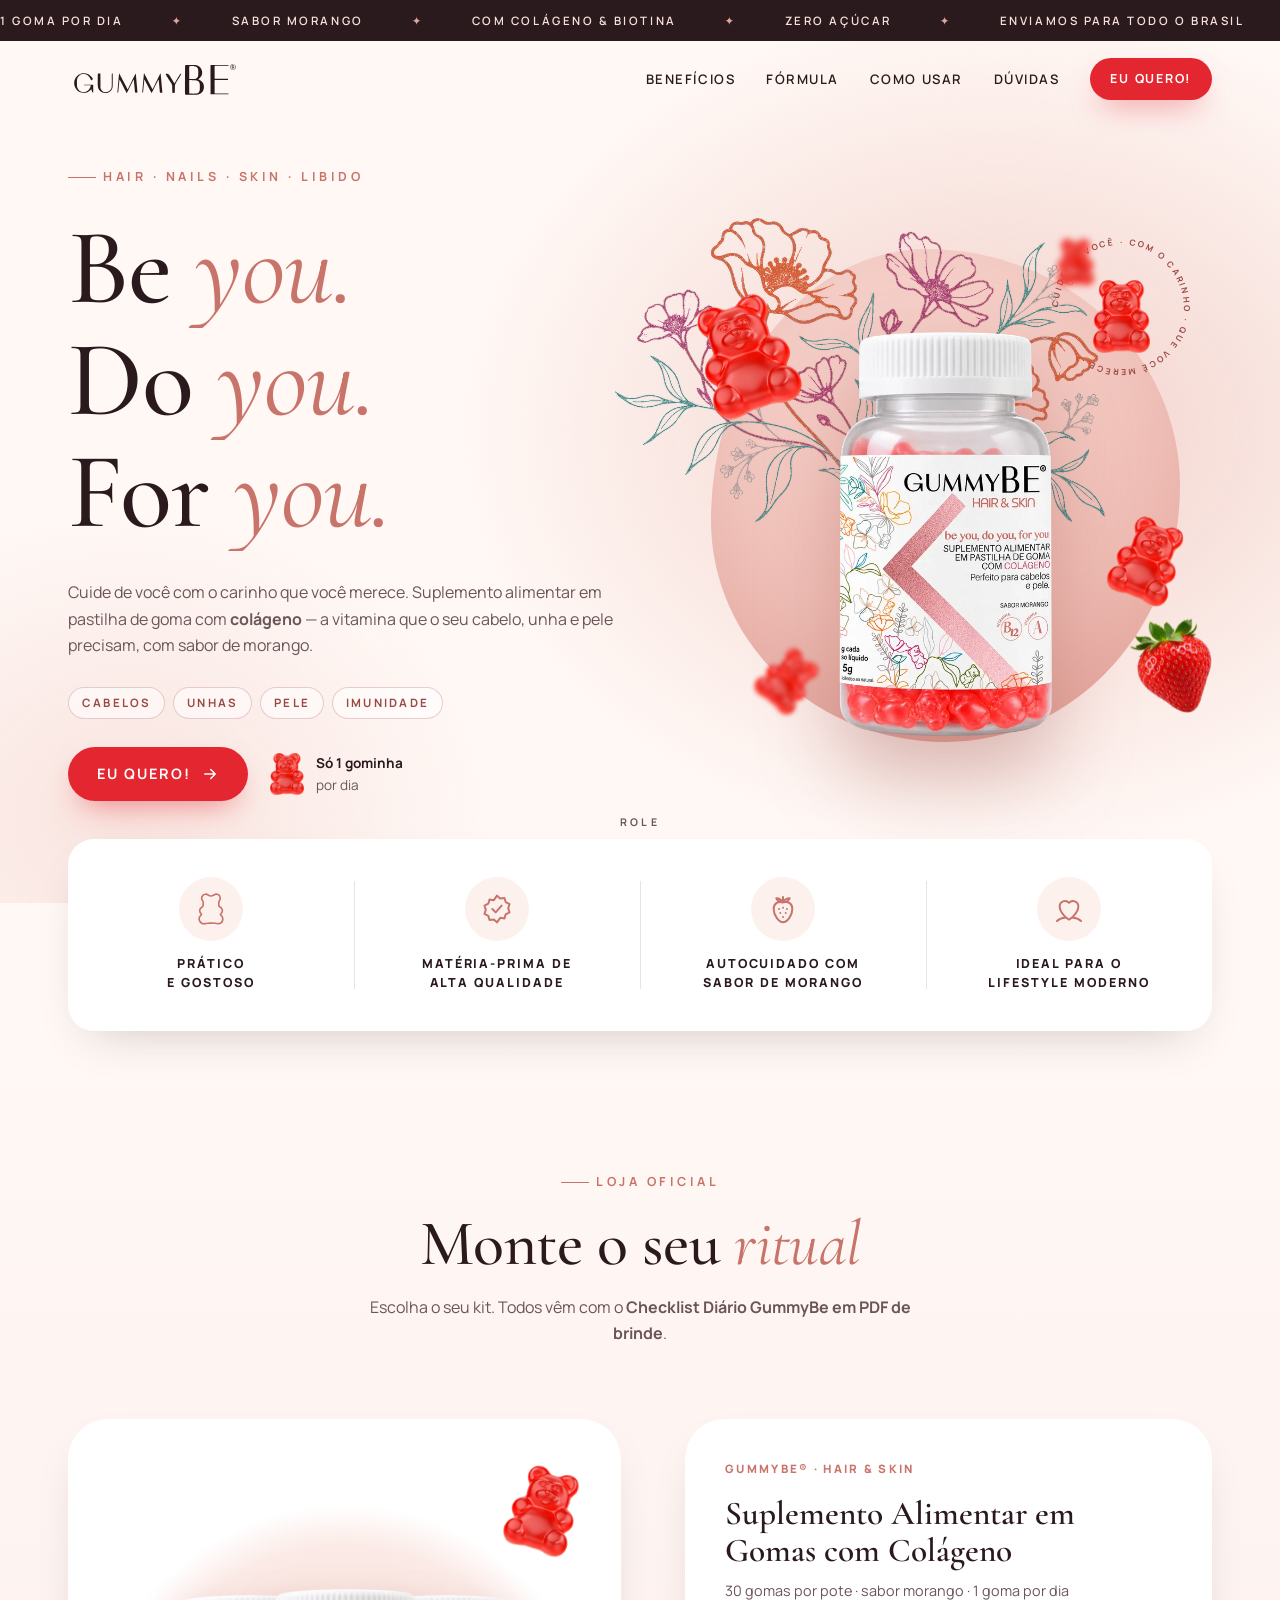
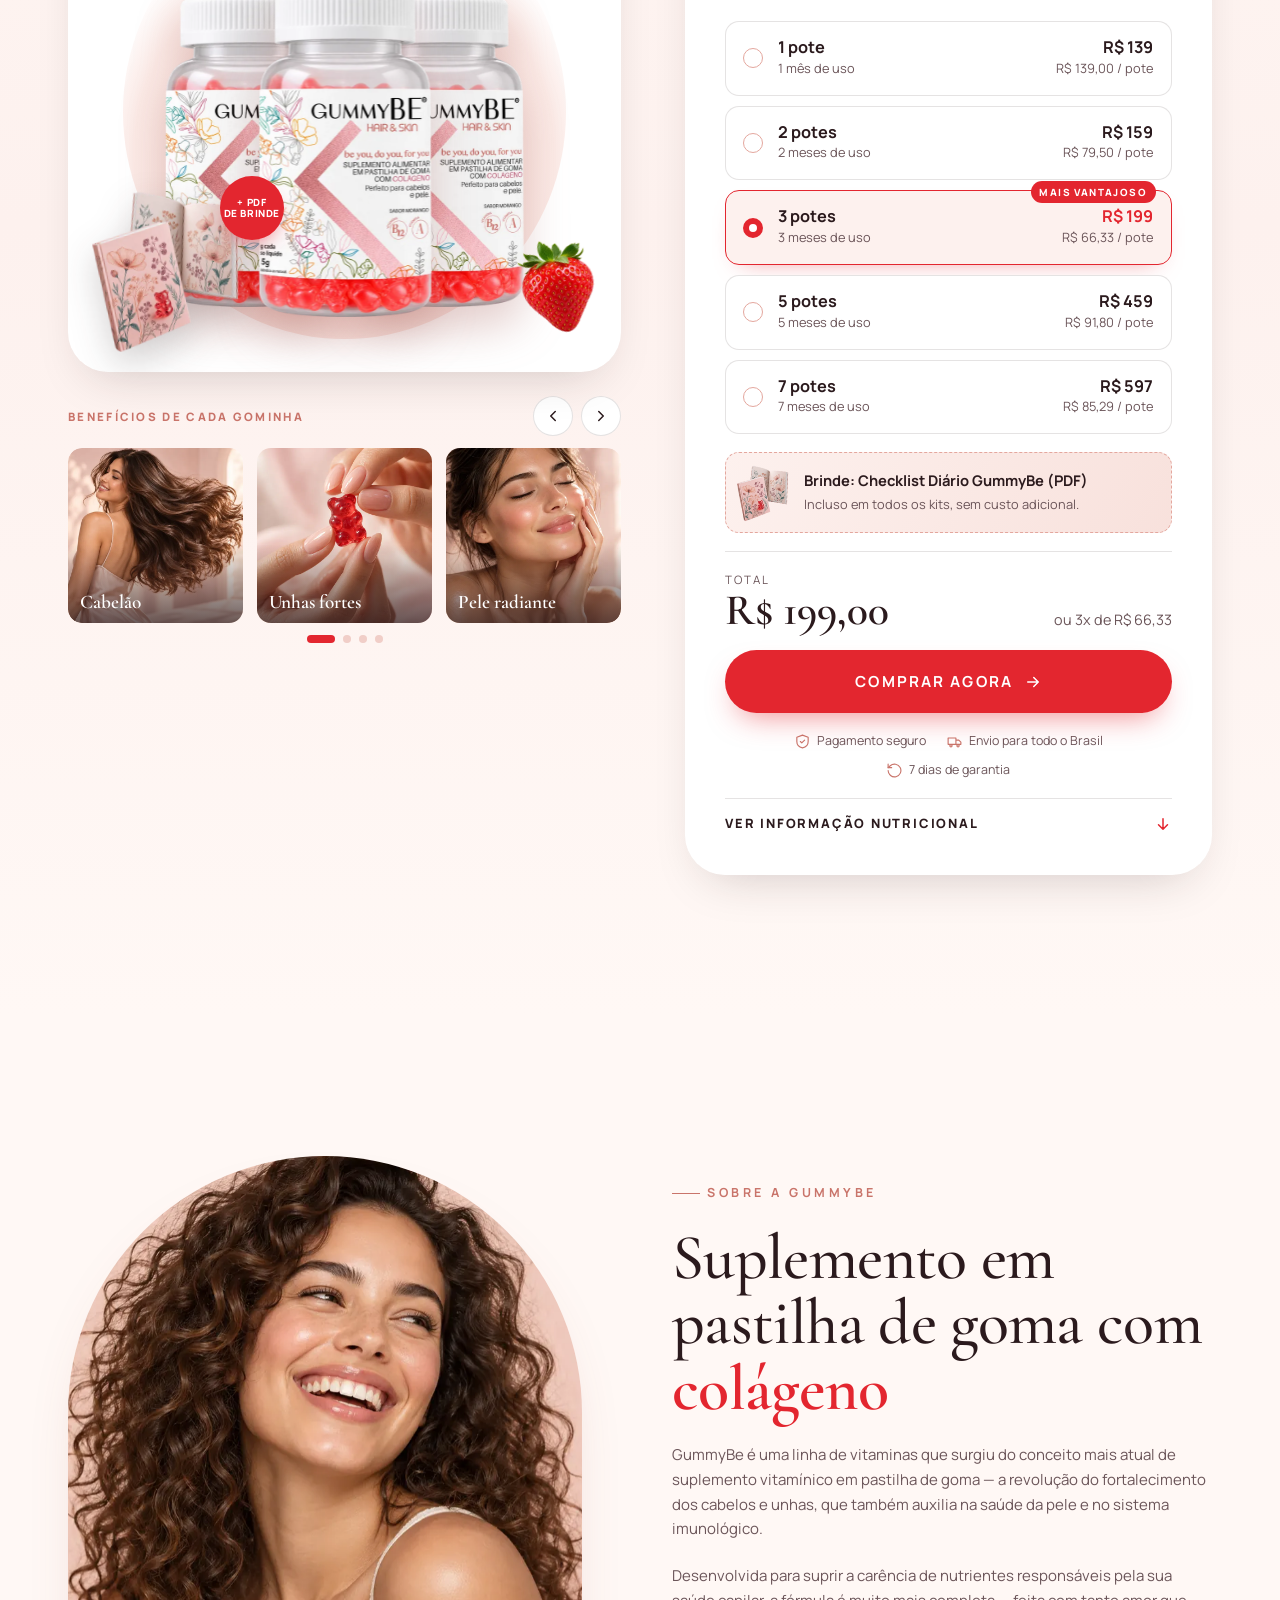
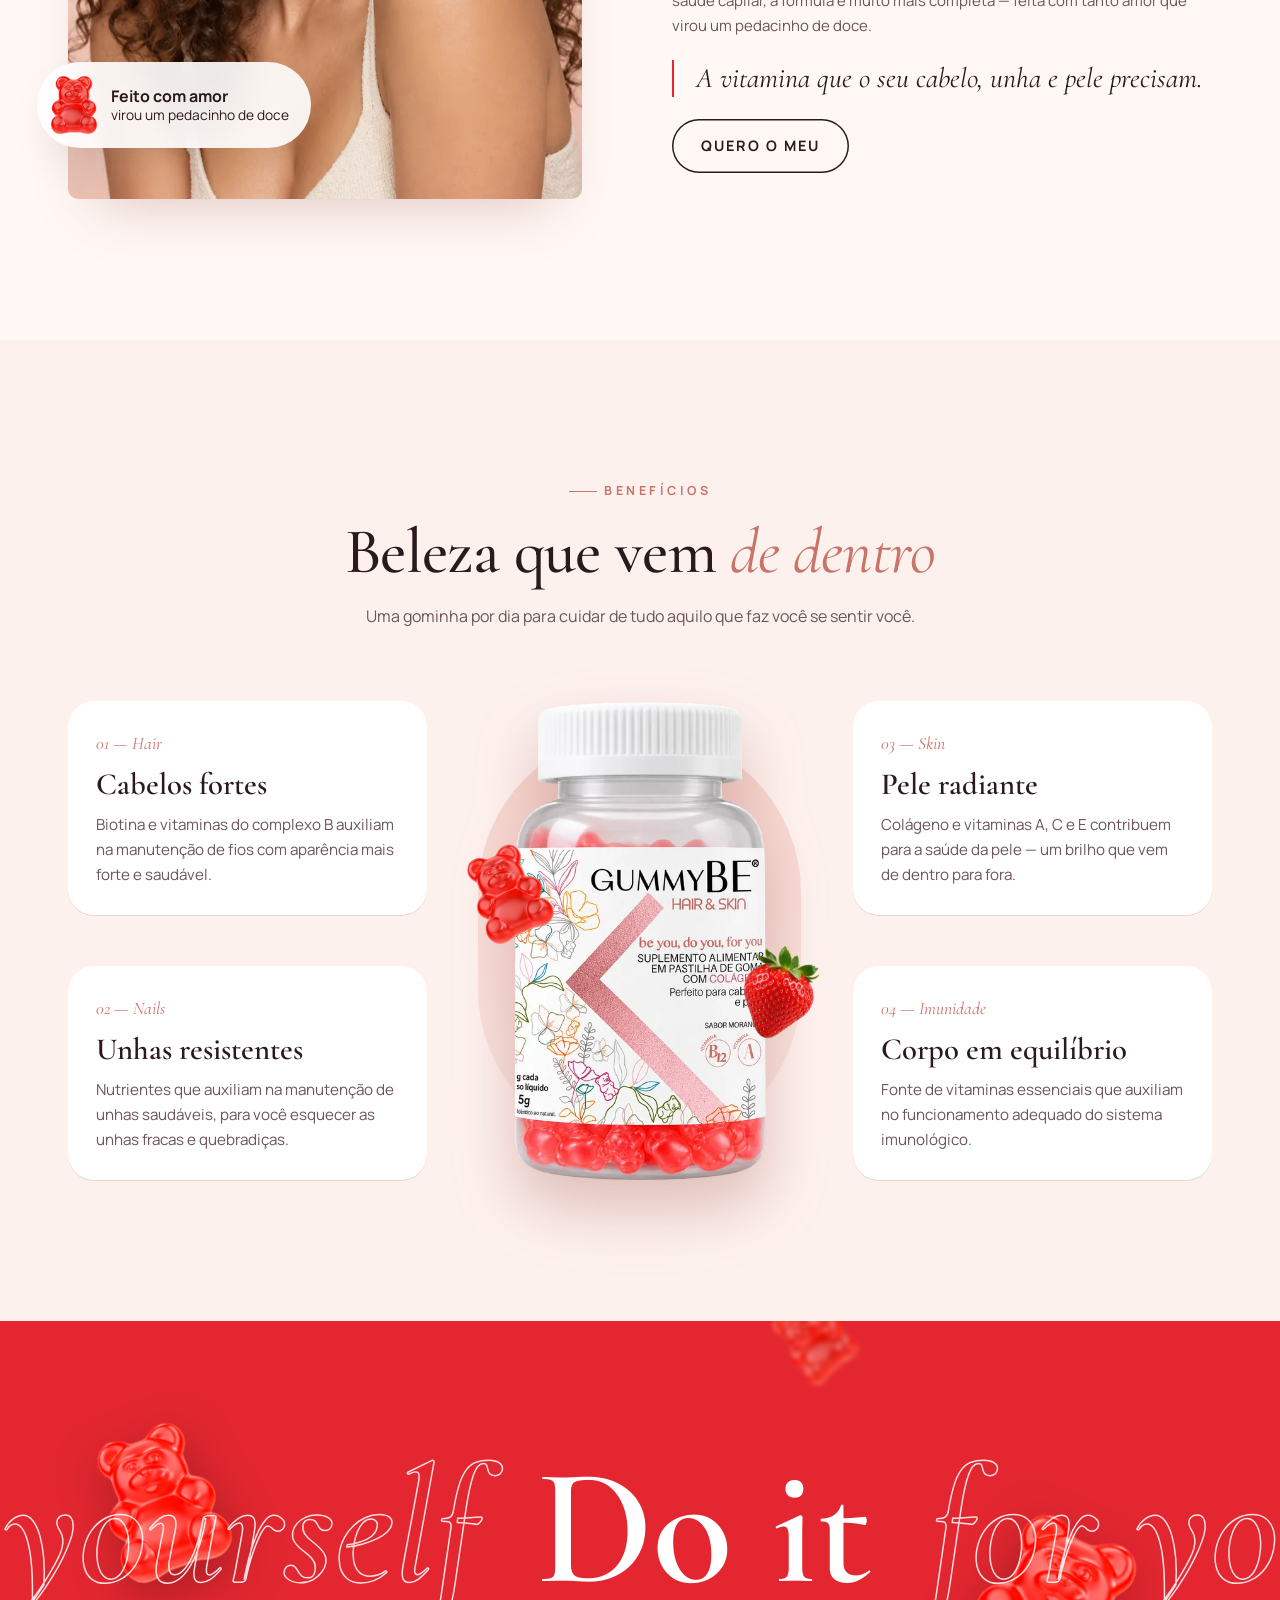
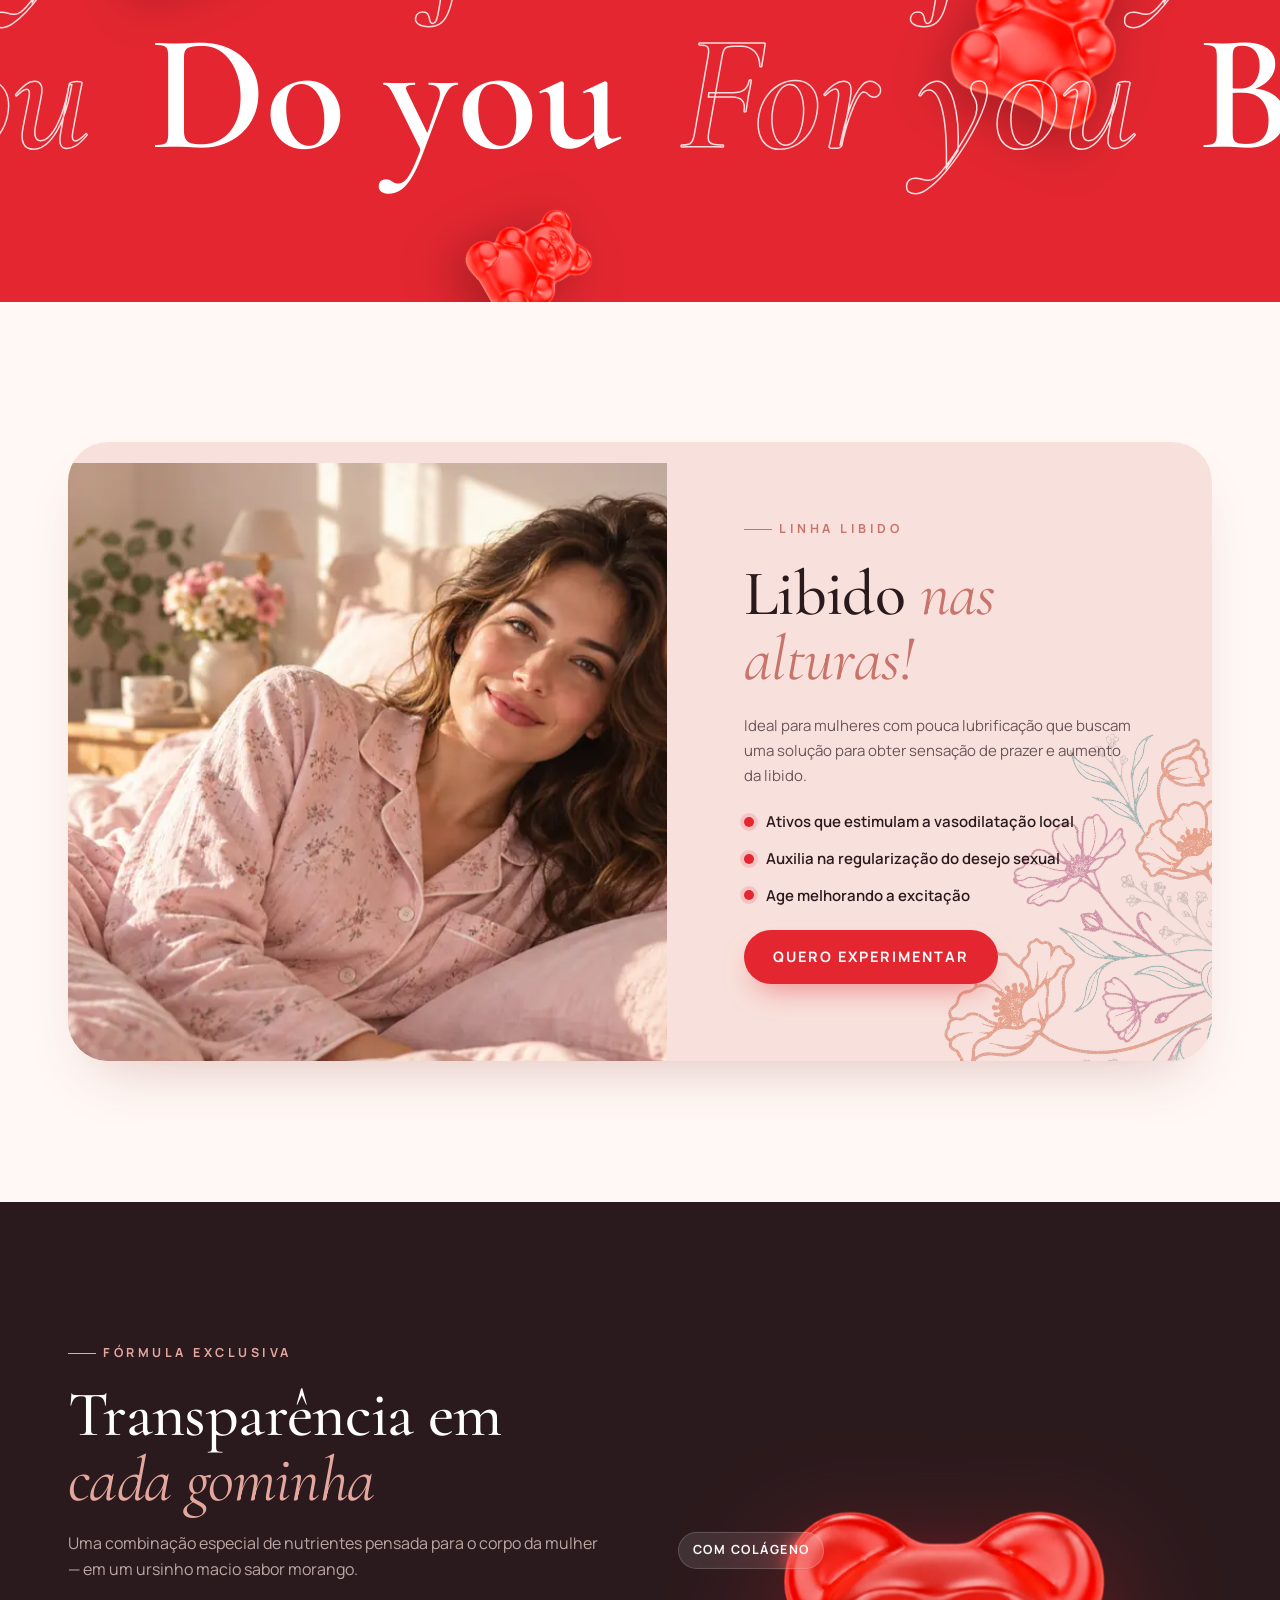
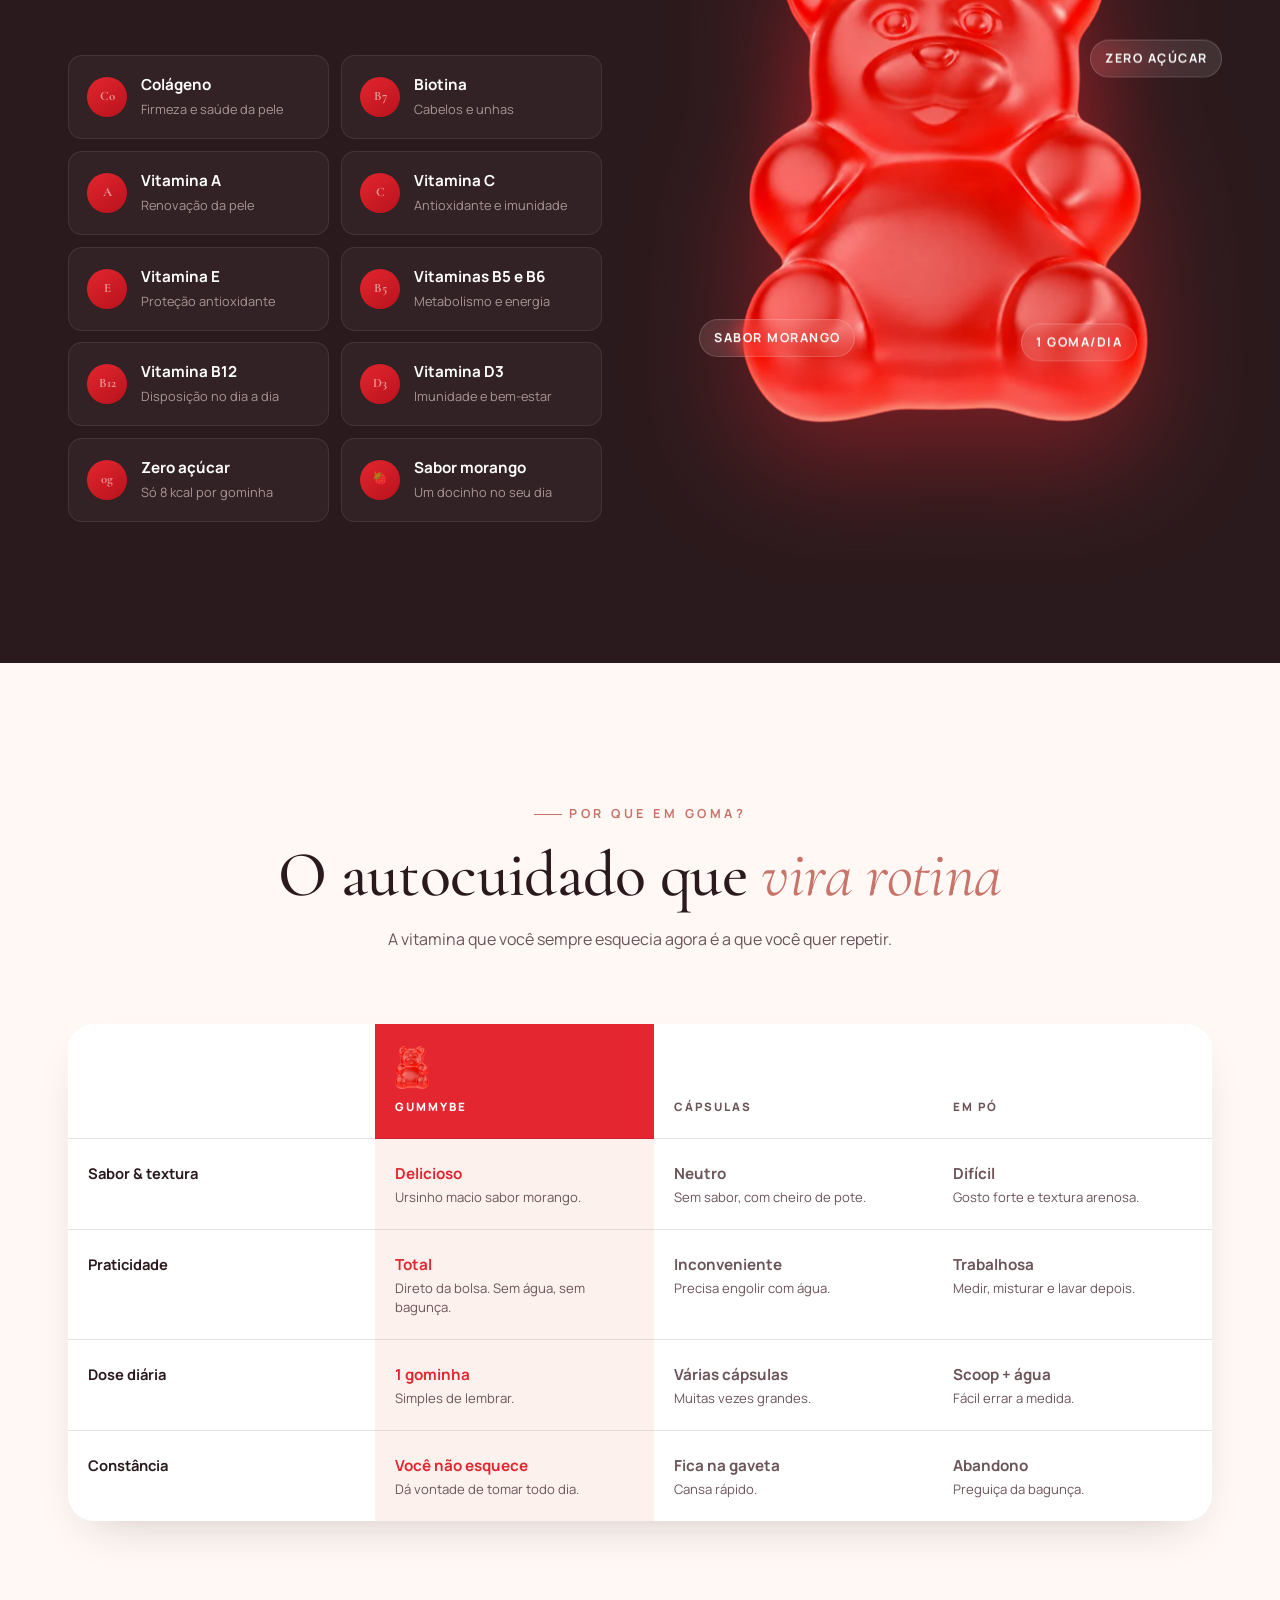
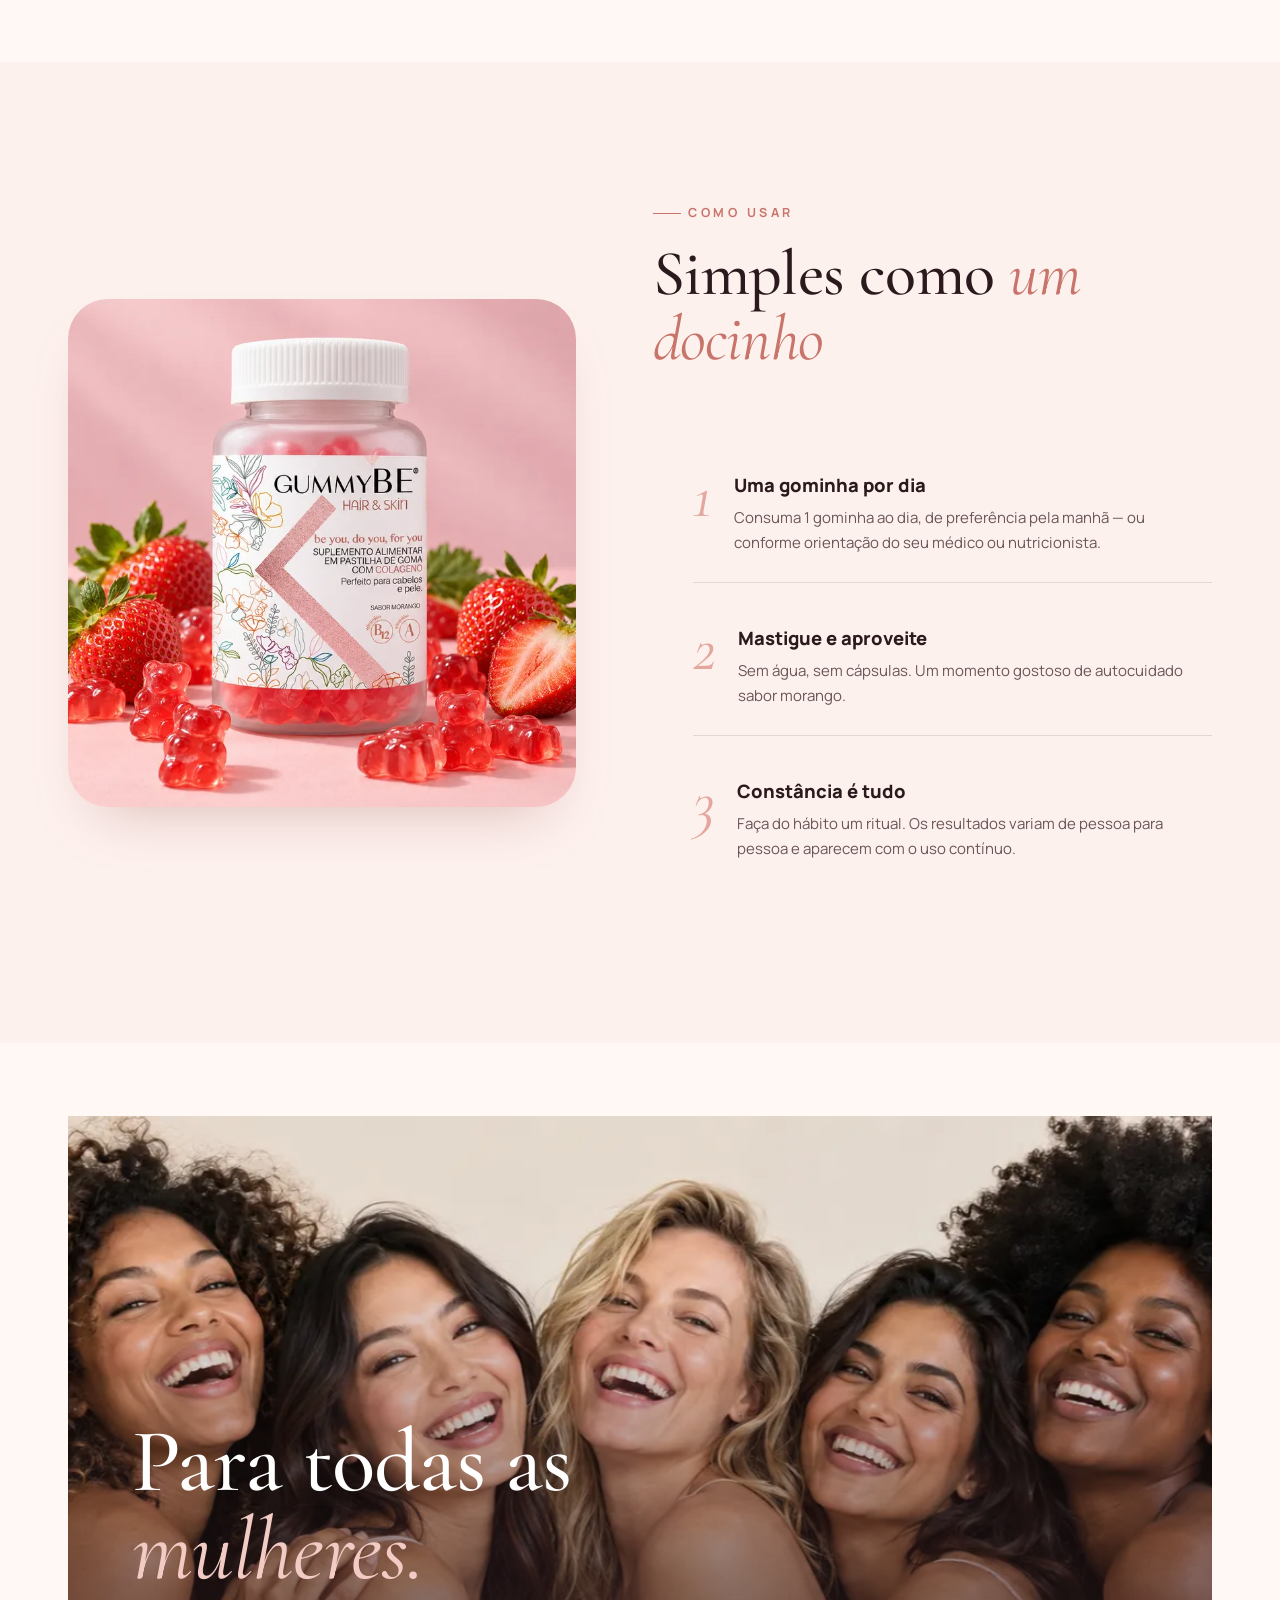
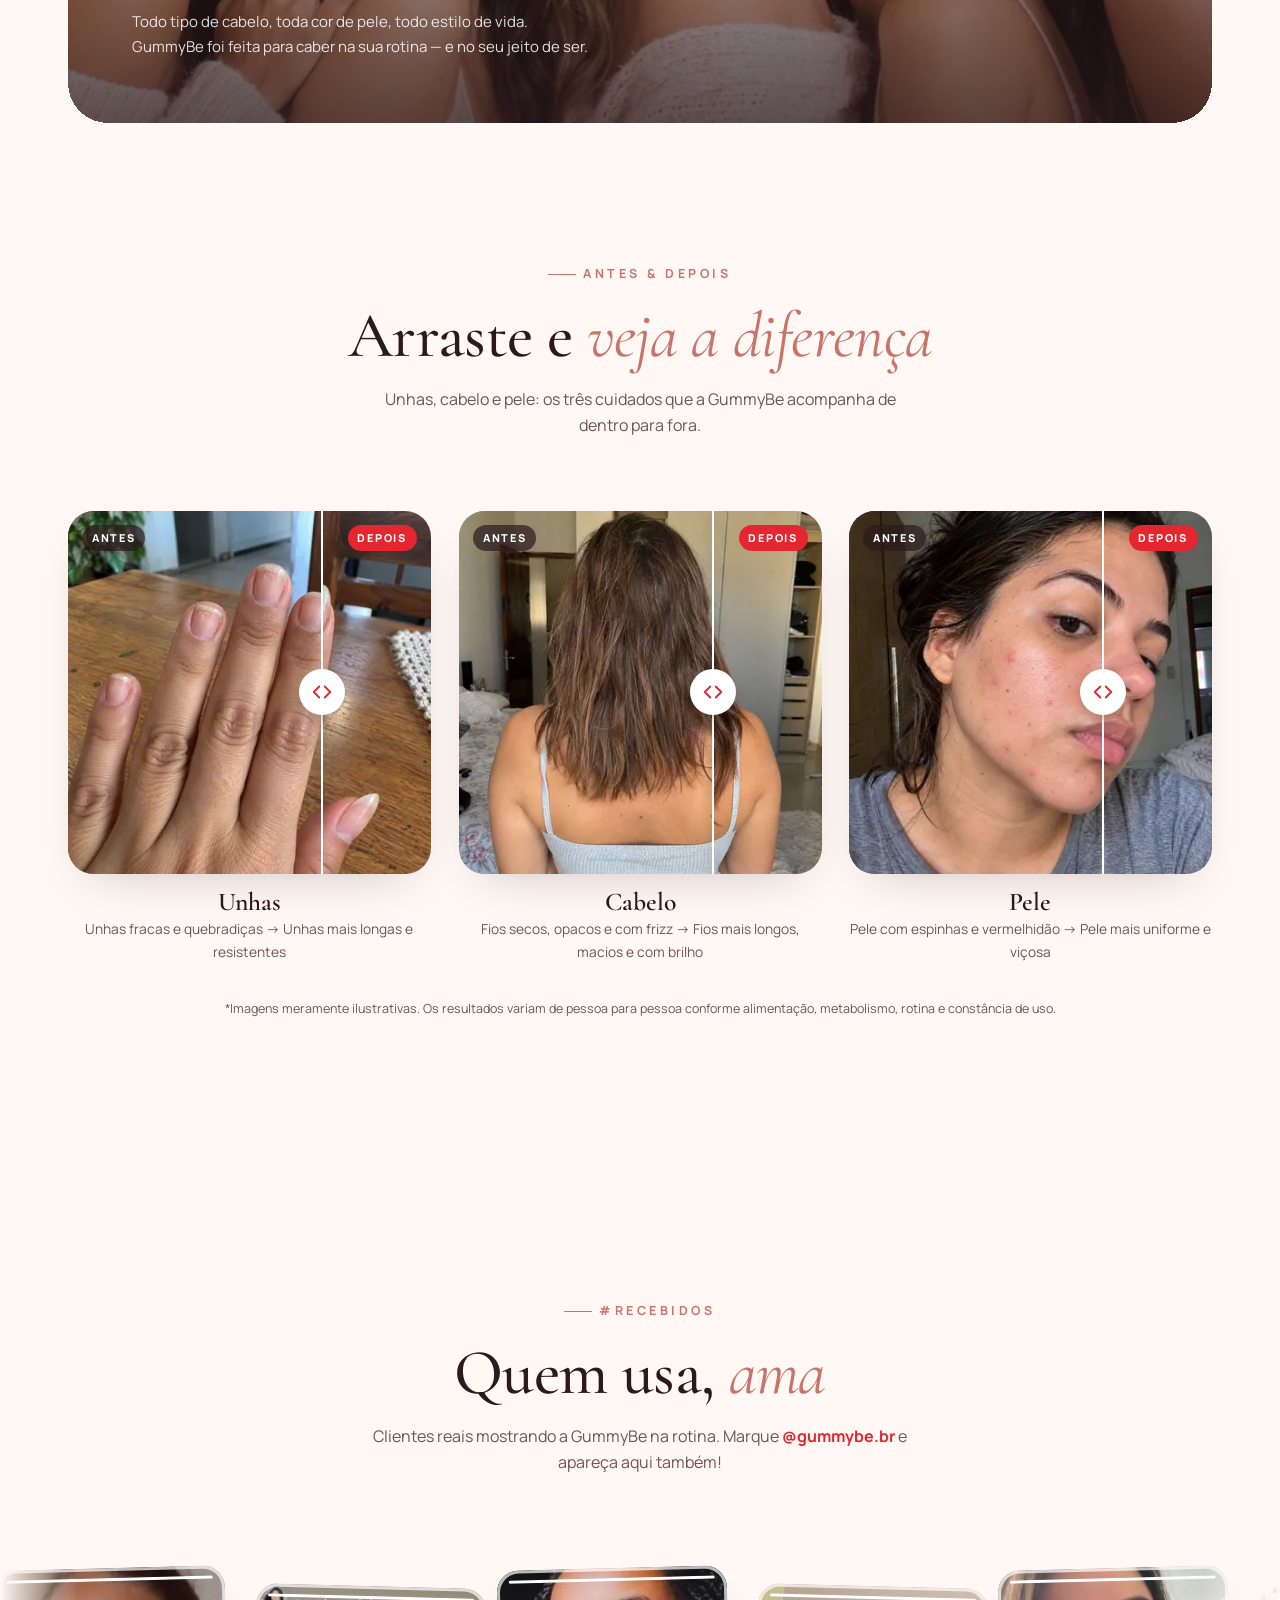
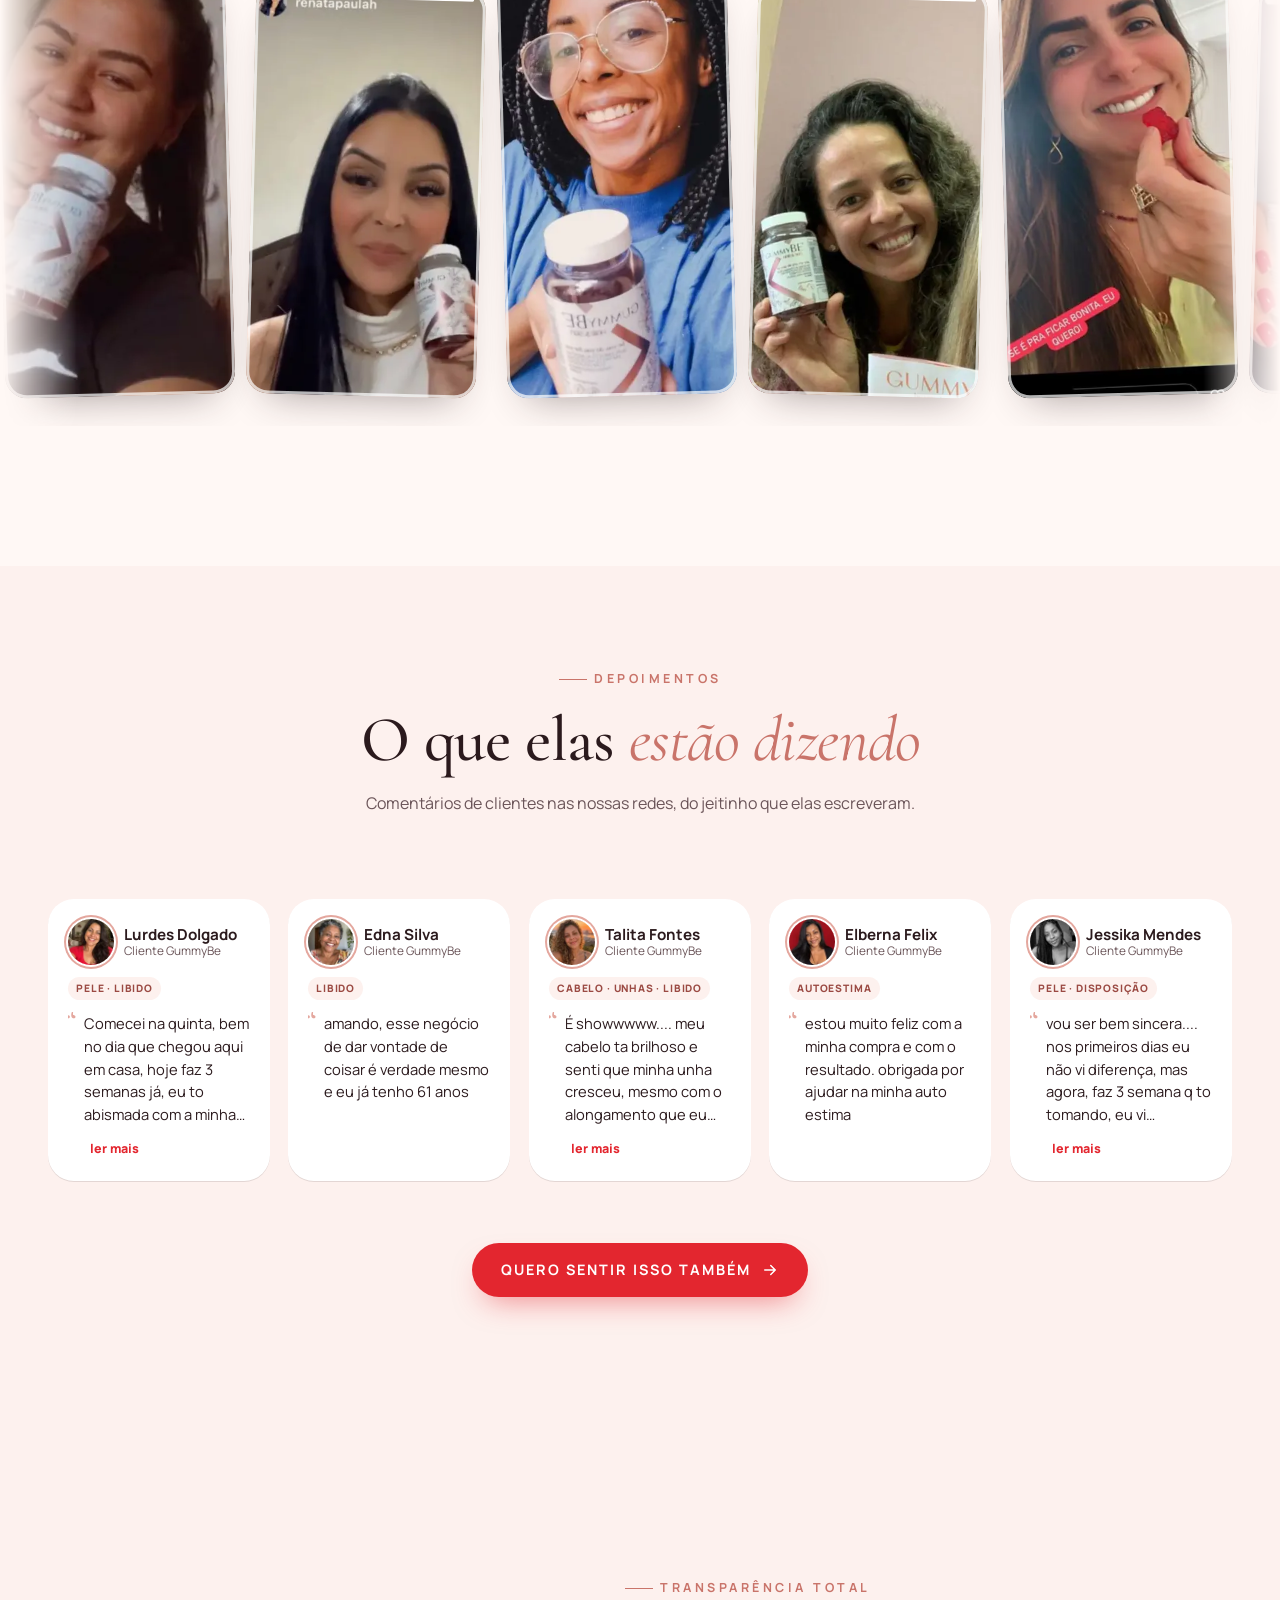
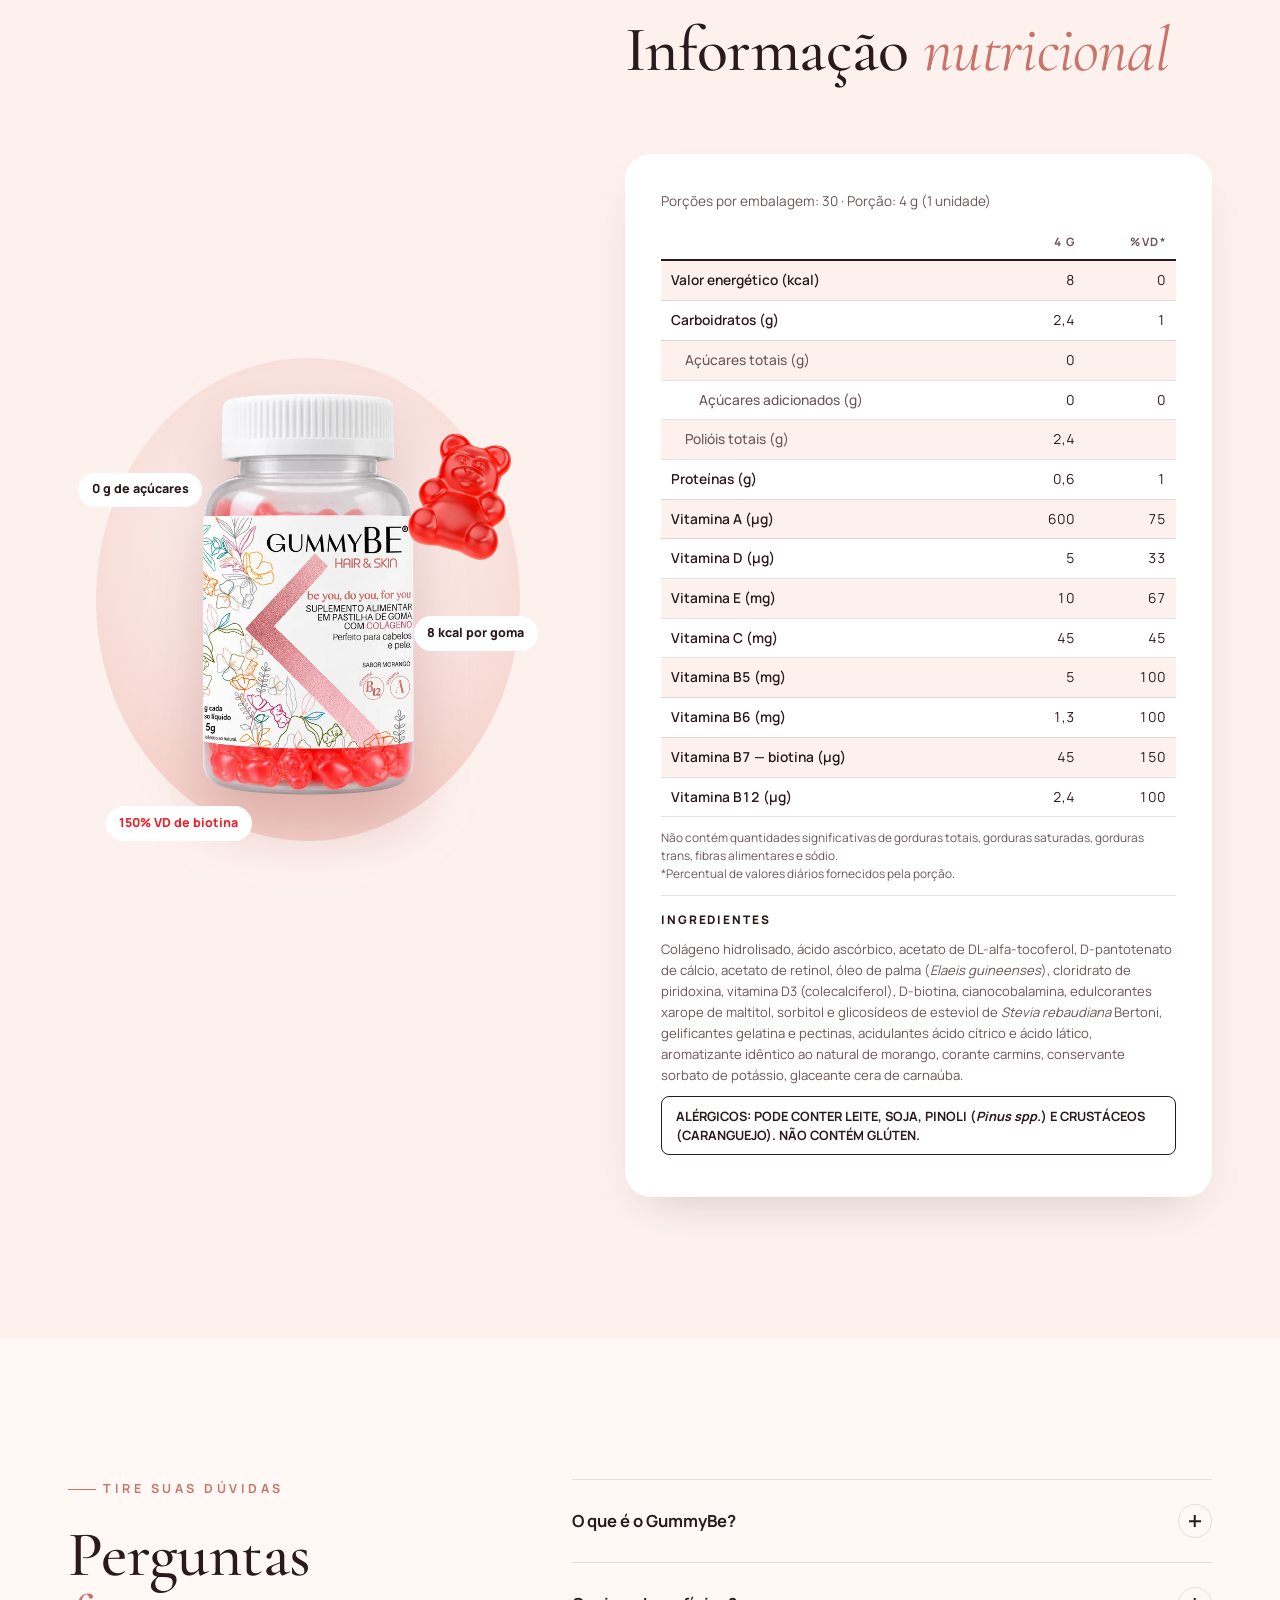
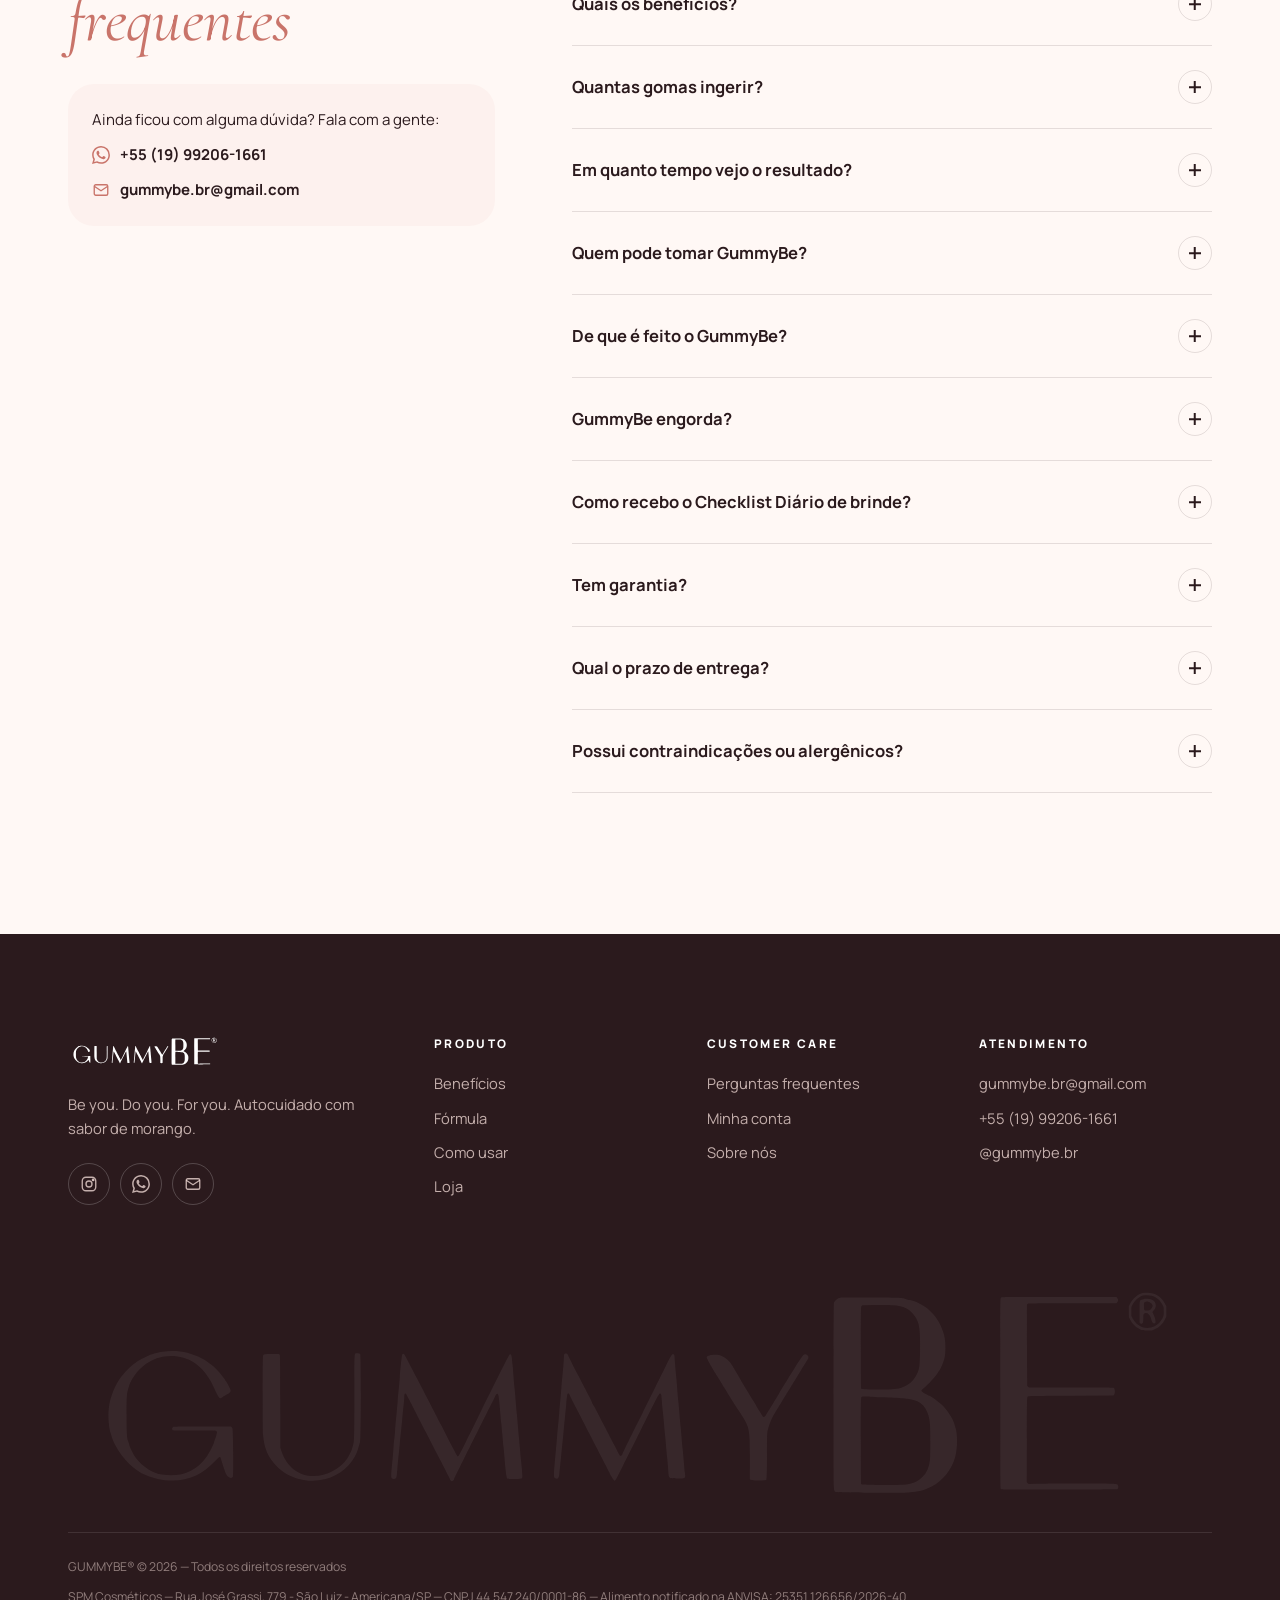
==== commit 8bef4d16: "Point GummyBe canonical URL to shop subdomain" ====
--- a/index.html
+++ b/index.html
@@ -6,7 +6,7 @@
   <title>GummyBe® Hair &amp; Skin — Suplemento em goma com colágeno</title>
   <meta name="description" content="GummyBe® Hair & Skin: gominhas de ursinho sabor morango com colágeno, biotina e vitaminas para cabelos, unhas e pele. Apenas 1 goma por dia. Be you. Do you. For you.">
   <meta name="theme-color" content="#fff8f5">
-  <link rel="canonical" href="https://www.gummybe.com.br/">
+  <link rel="canonical" href="https://www.shop.gummybe.com.br/">
 
   <meta property="og:type" content="product">
   <meta property="og:title" content="GummyBe® Hair & Skin — Be you.">
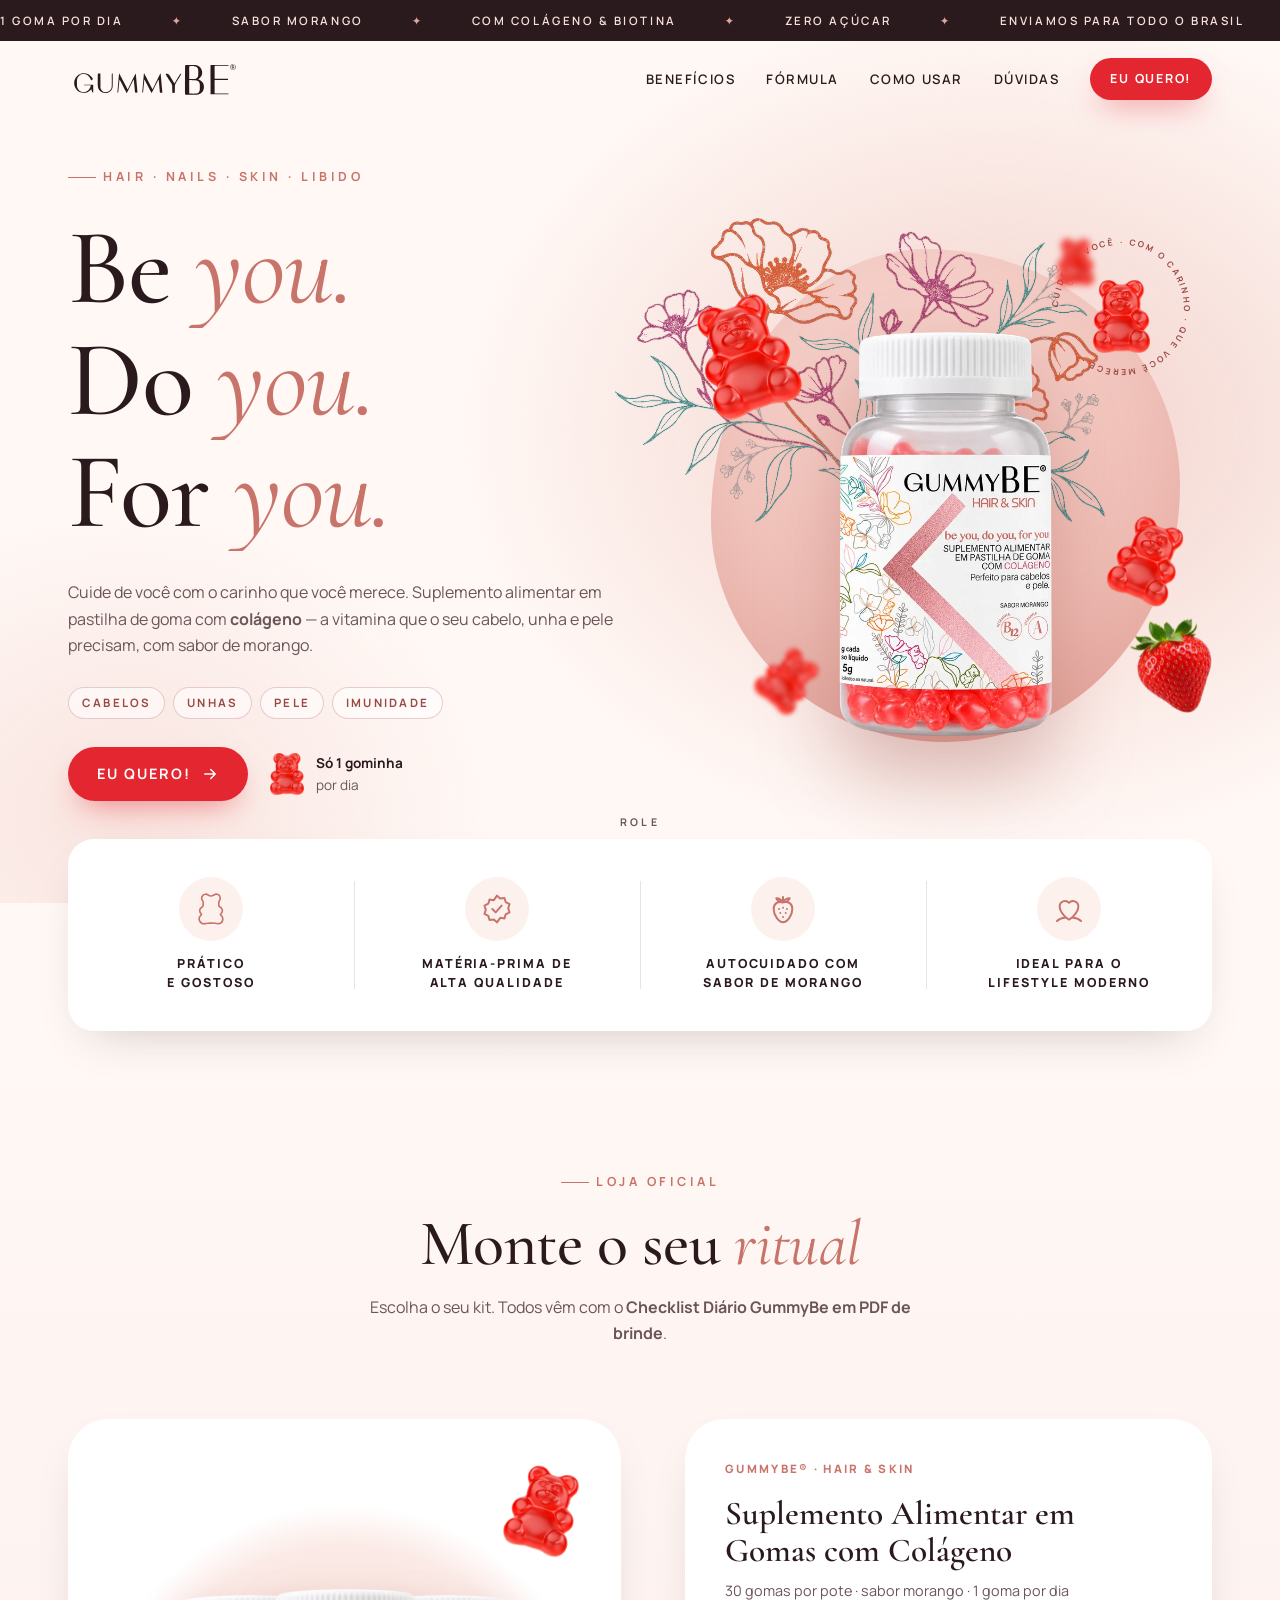
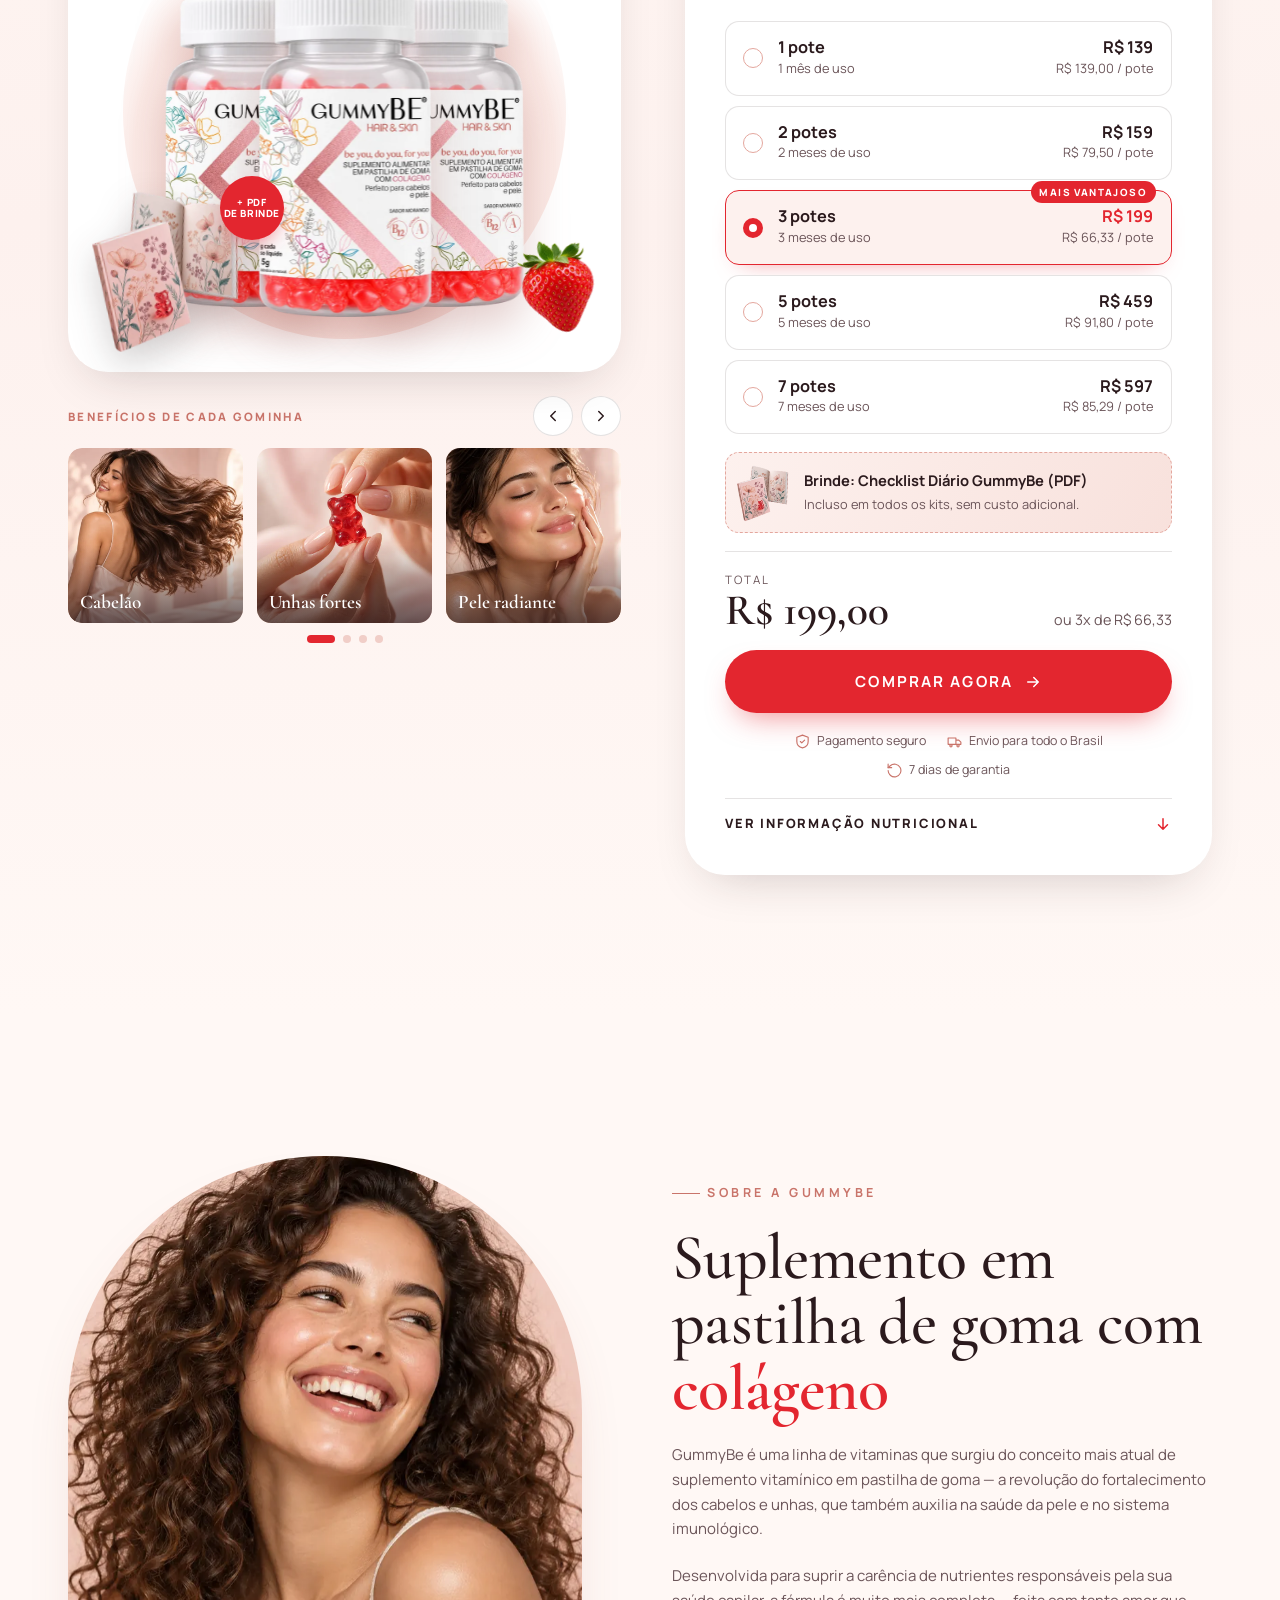
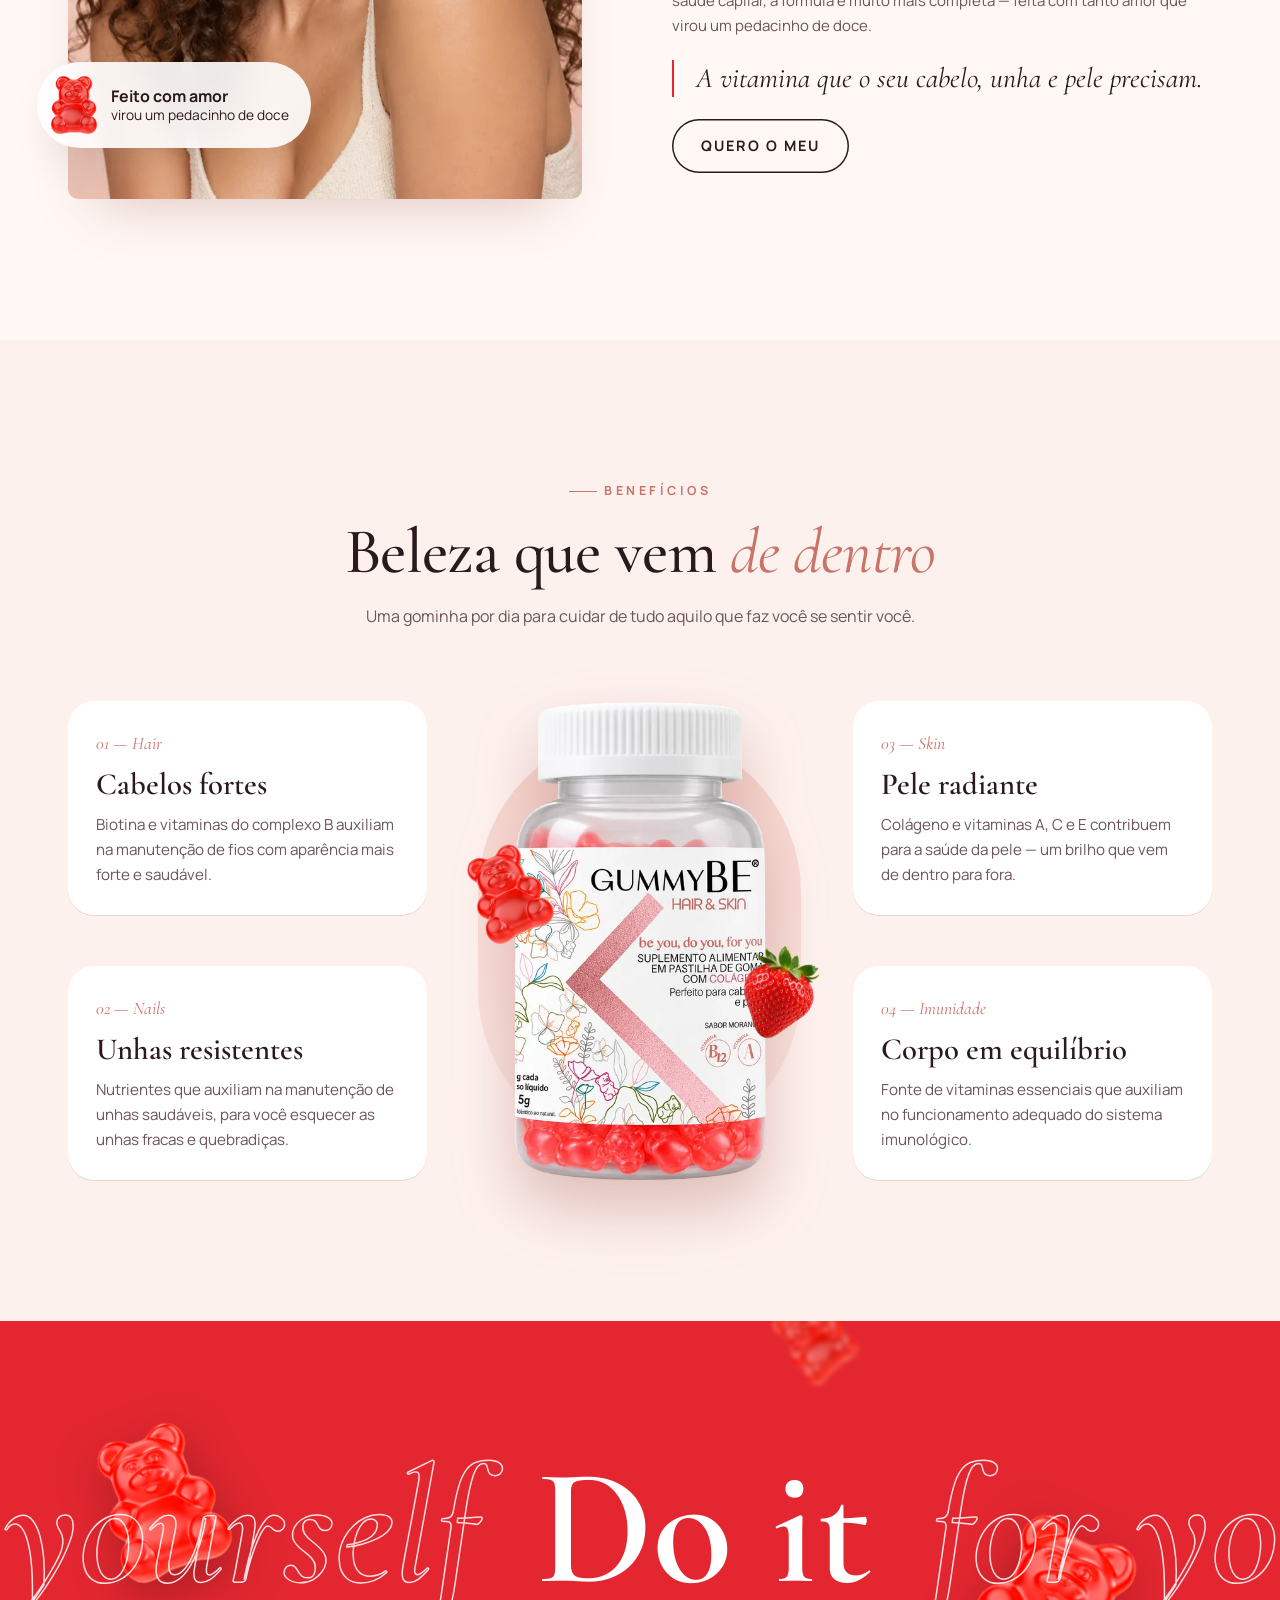
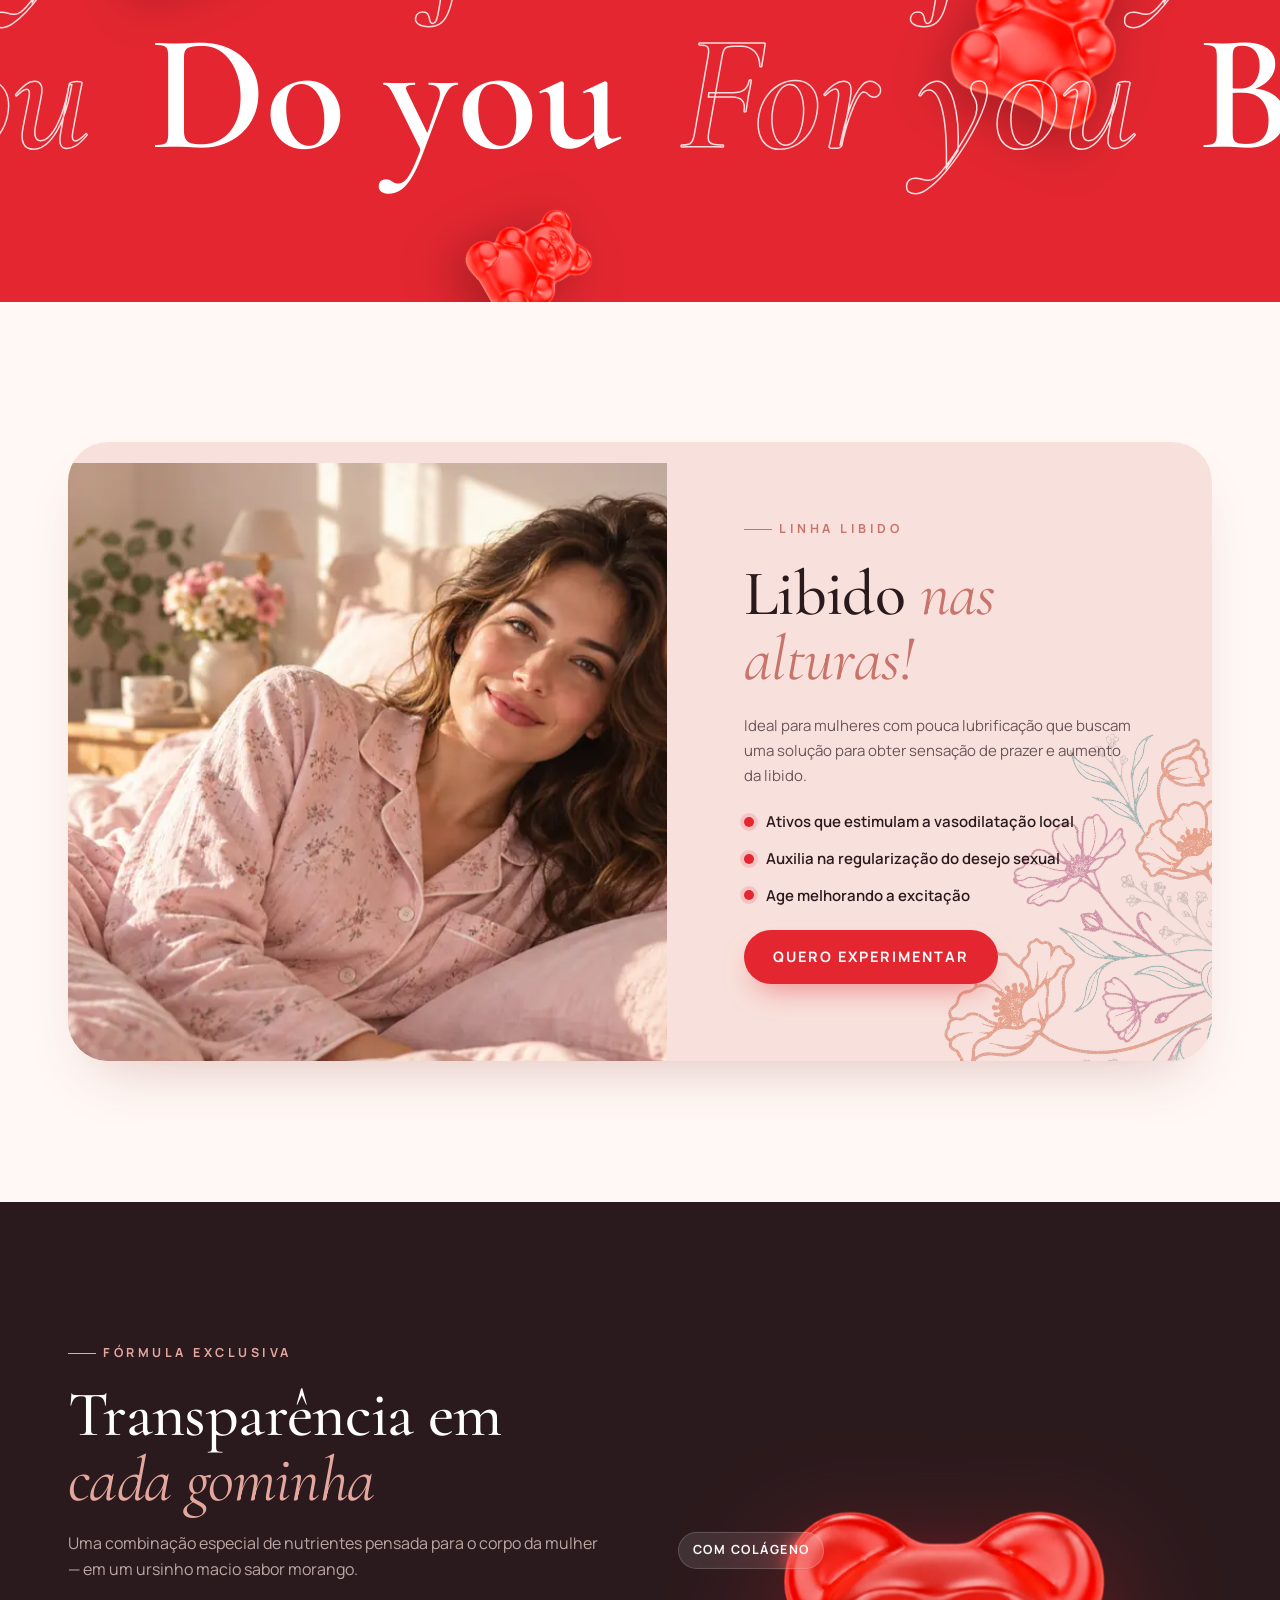
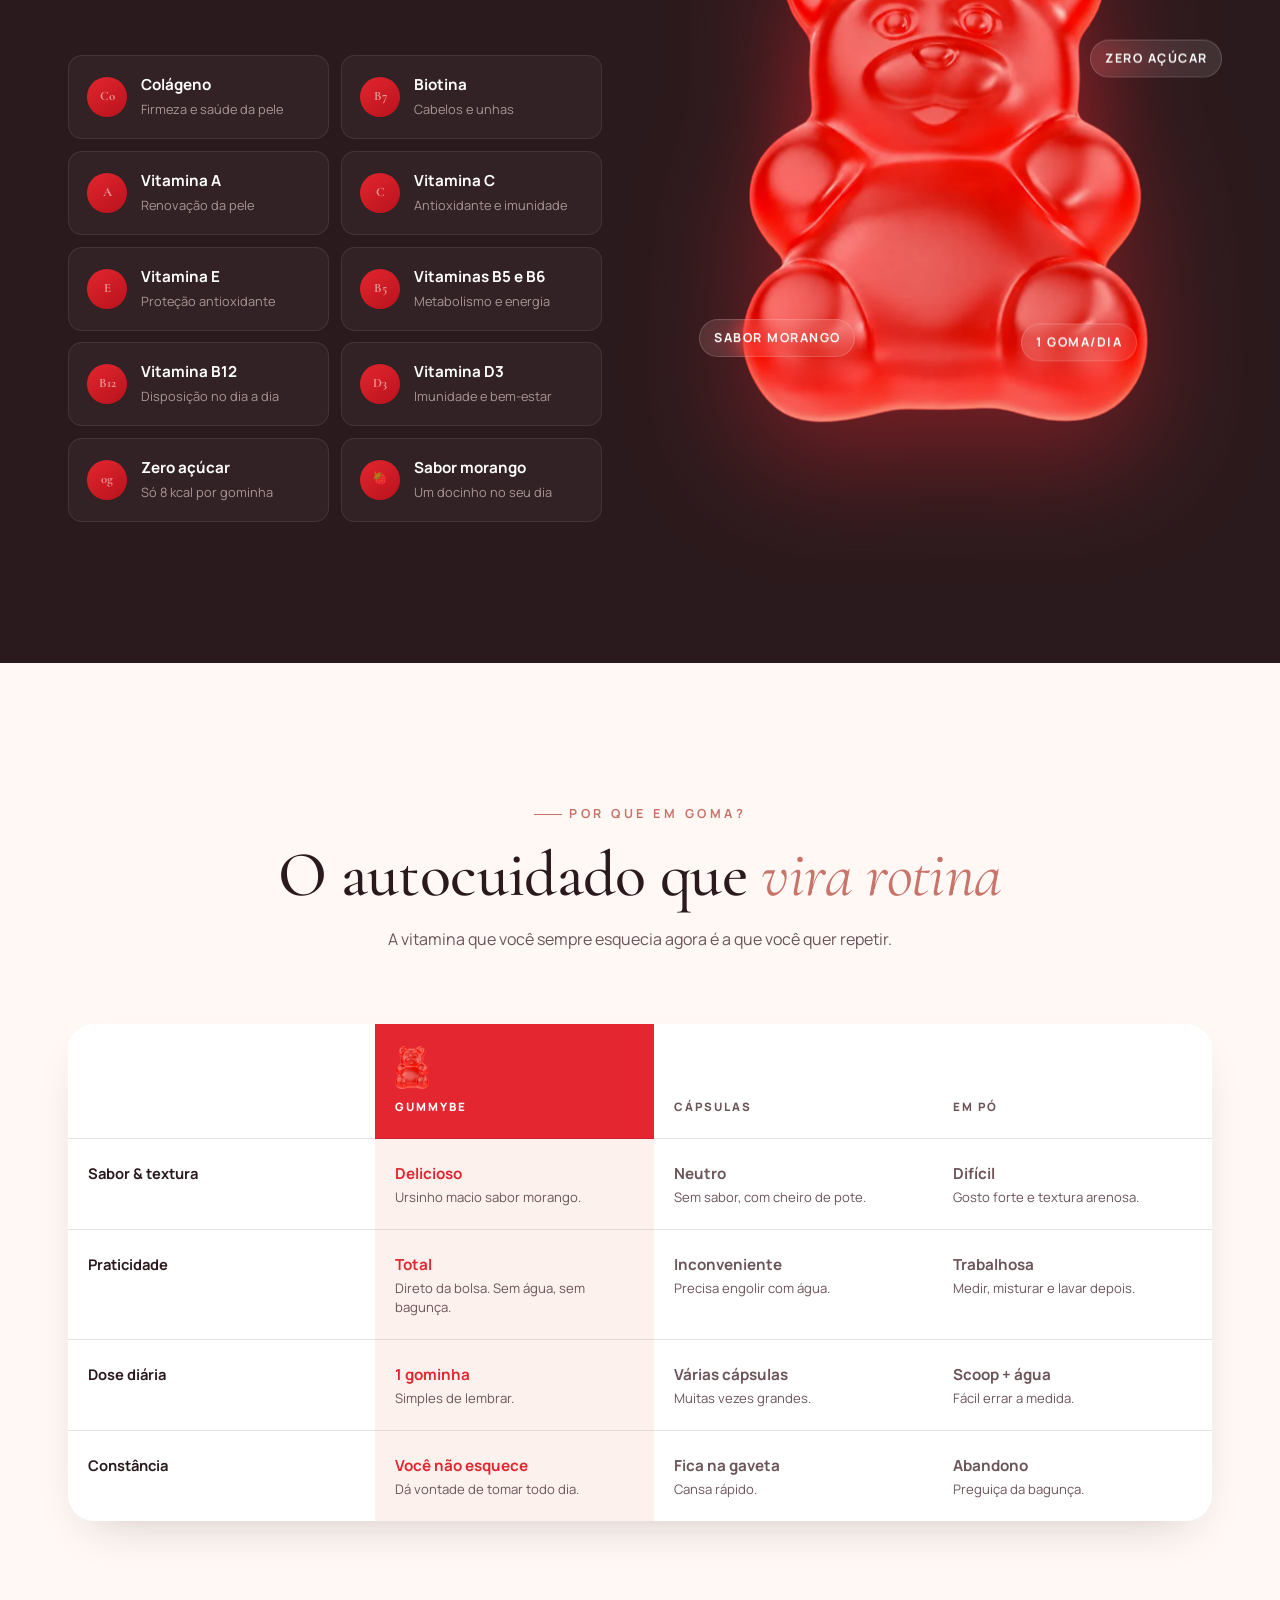
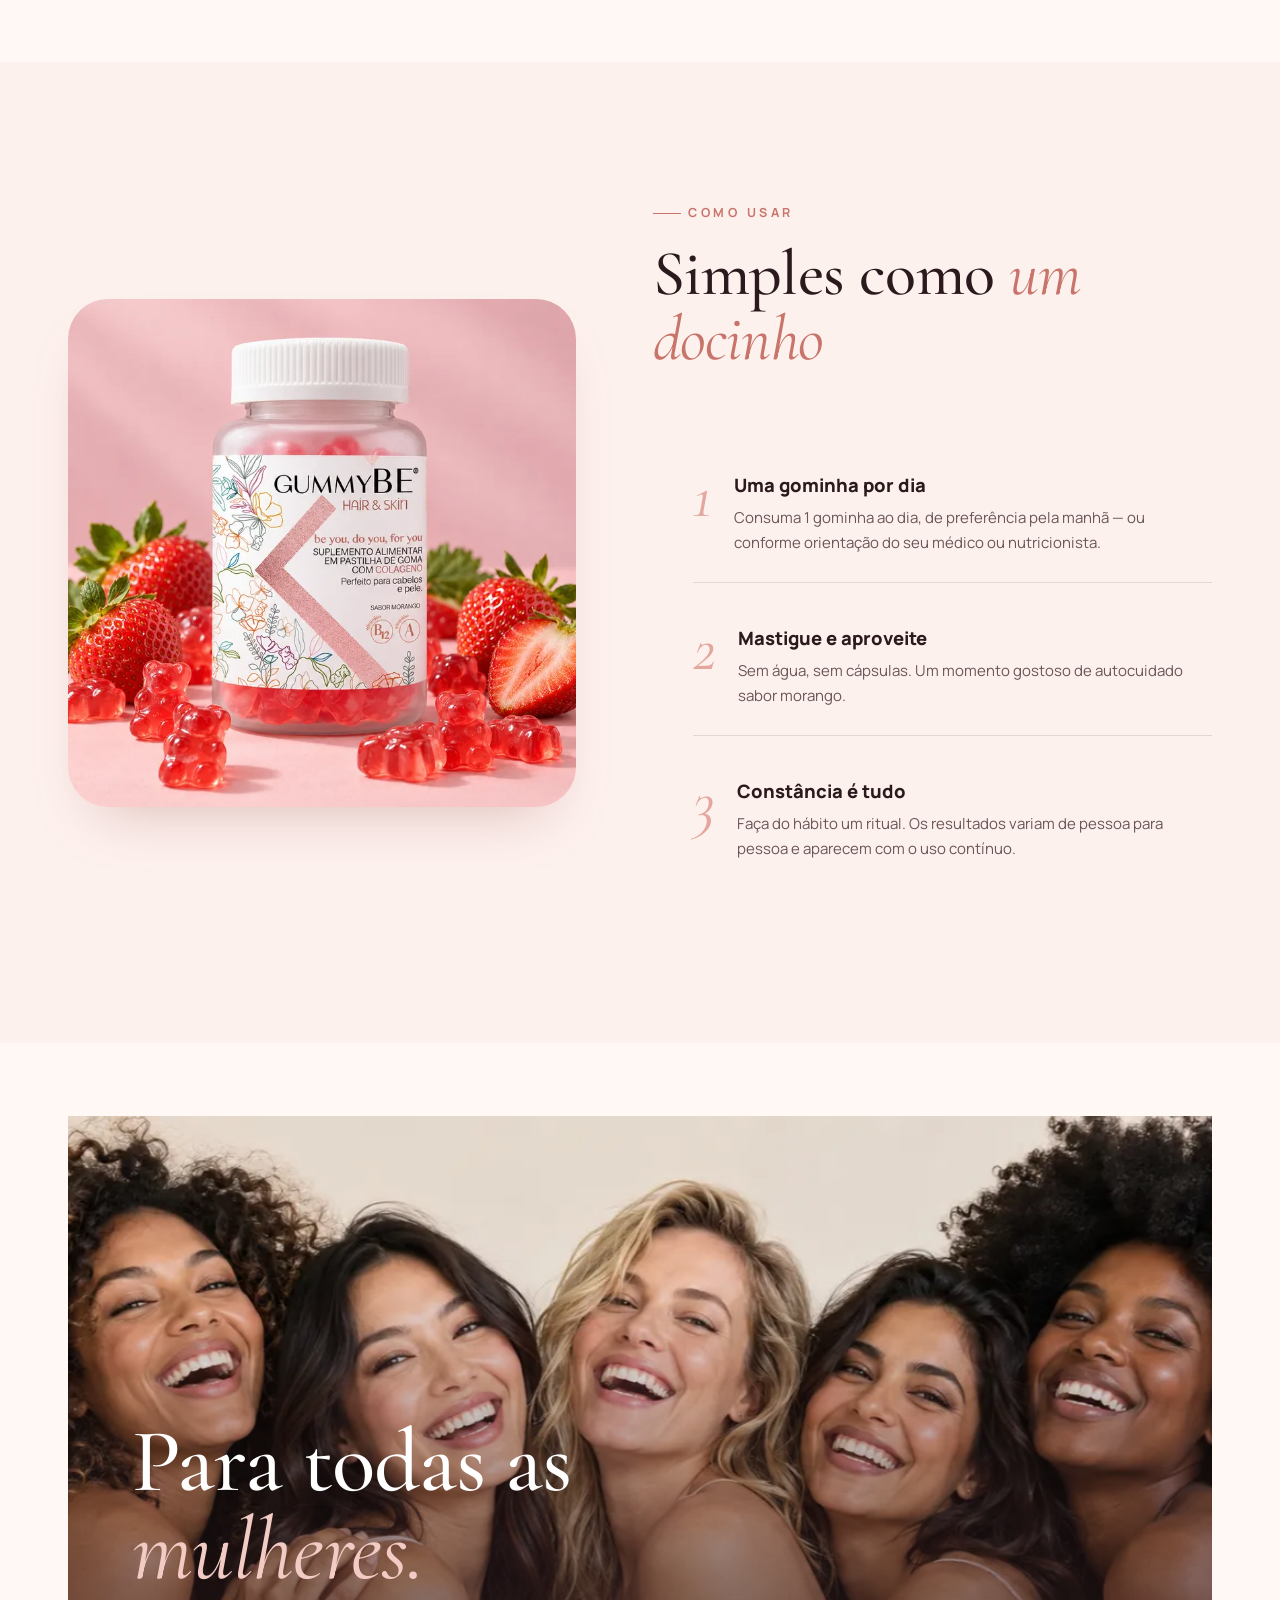
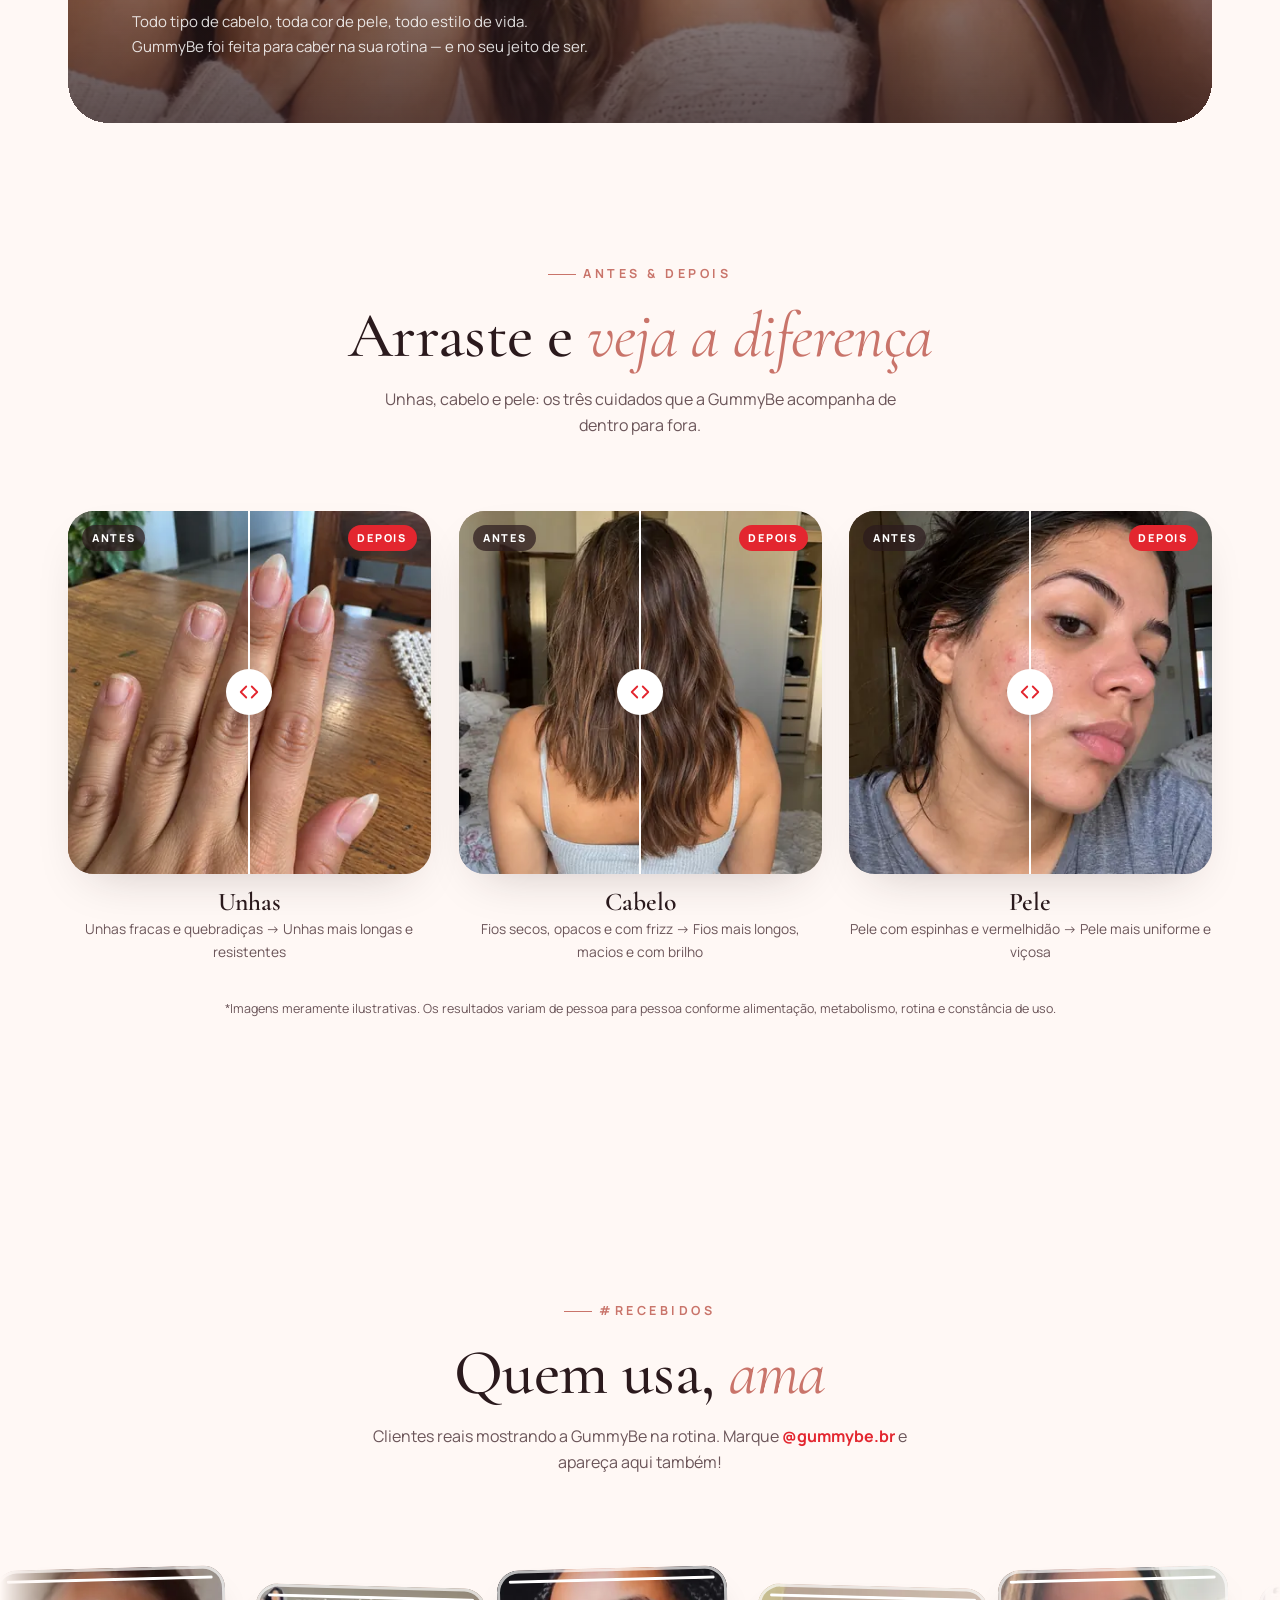
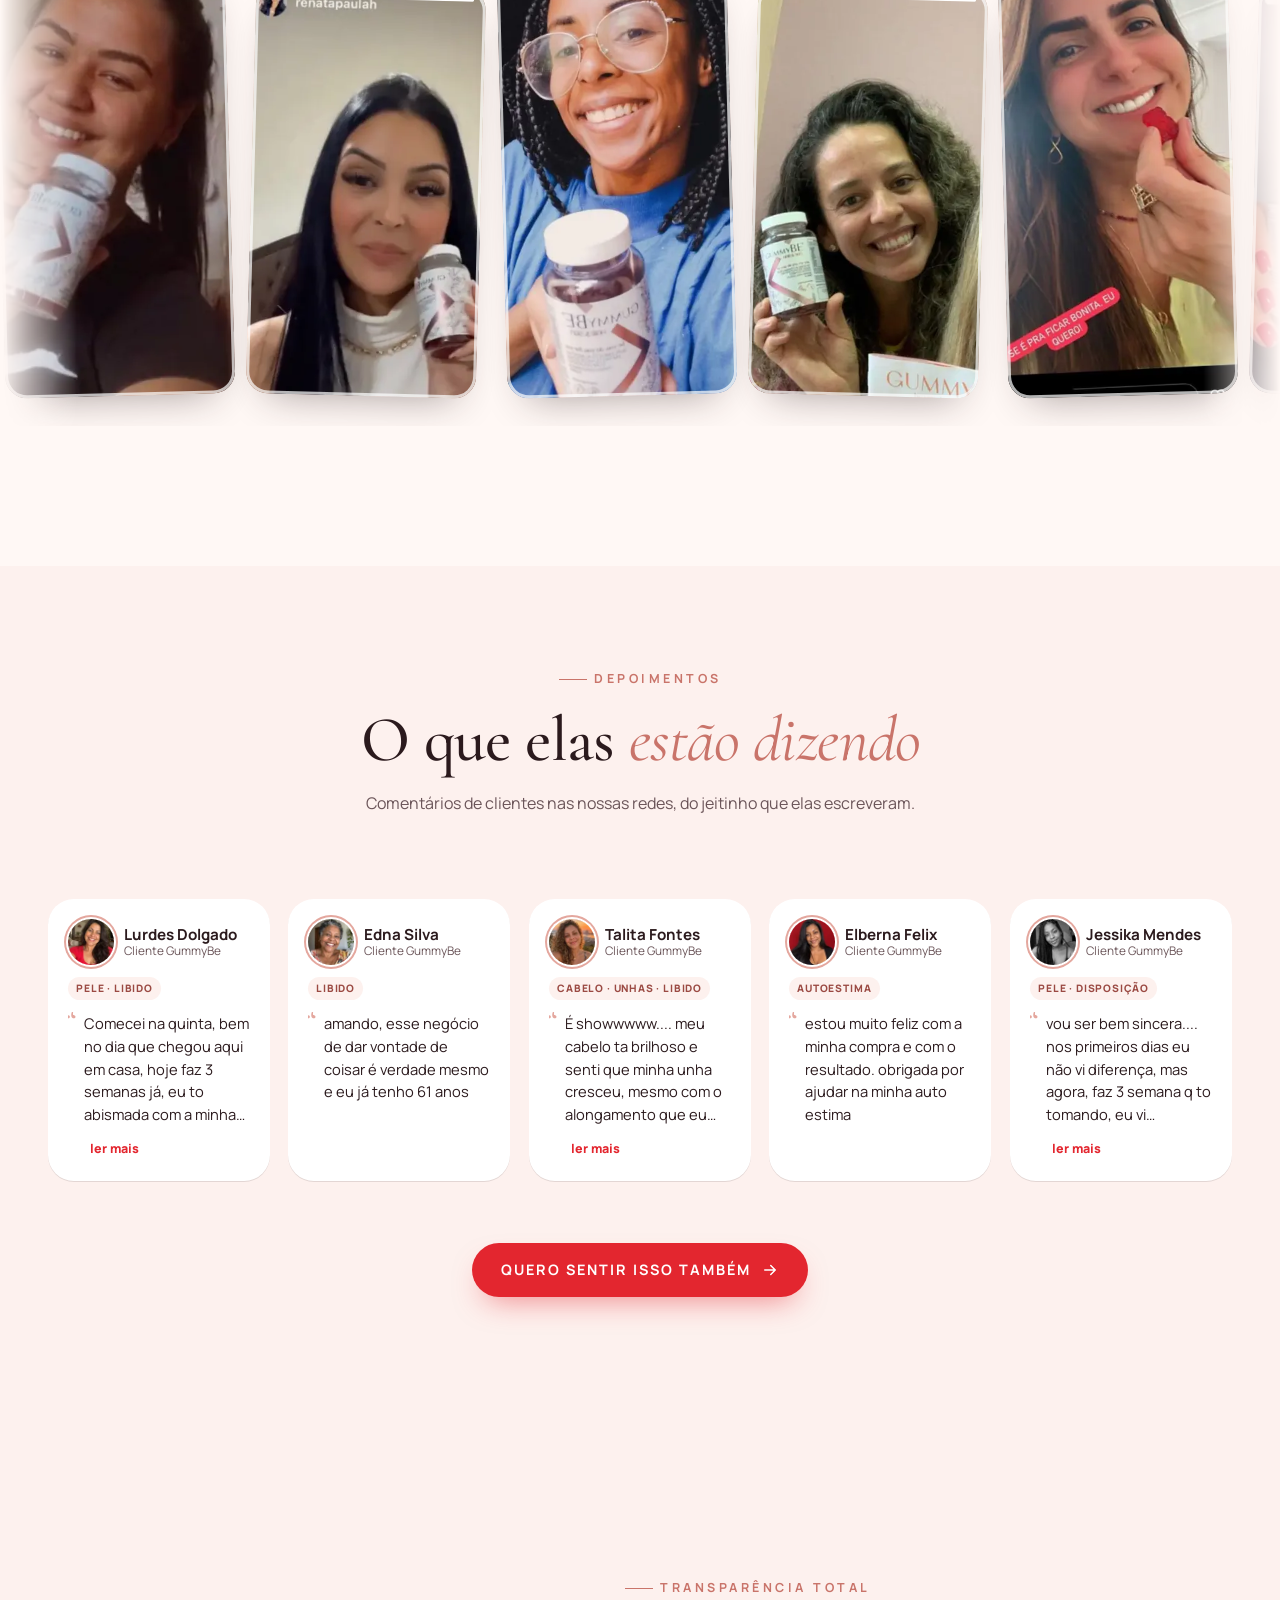
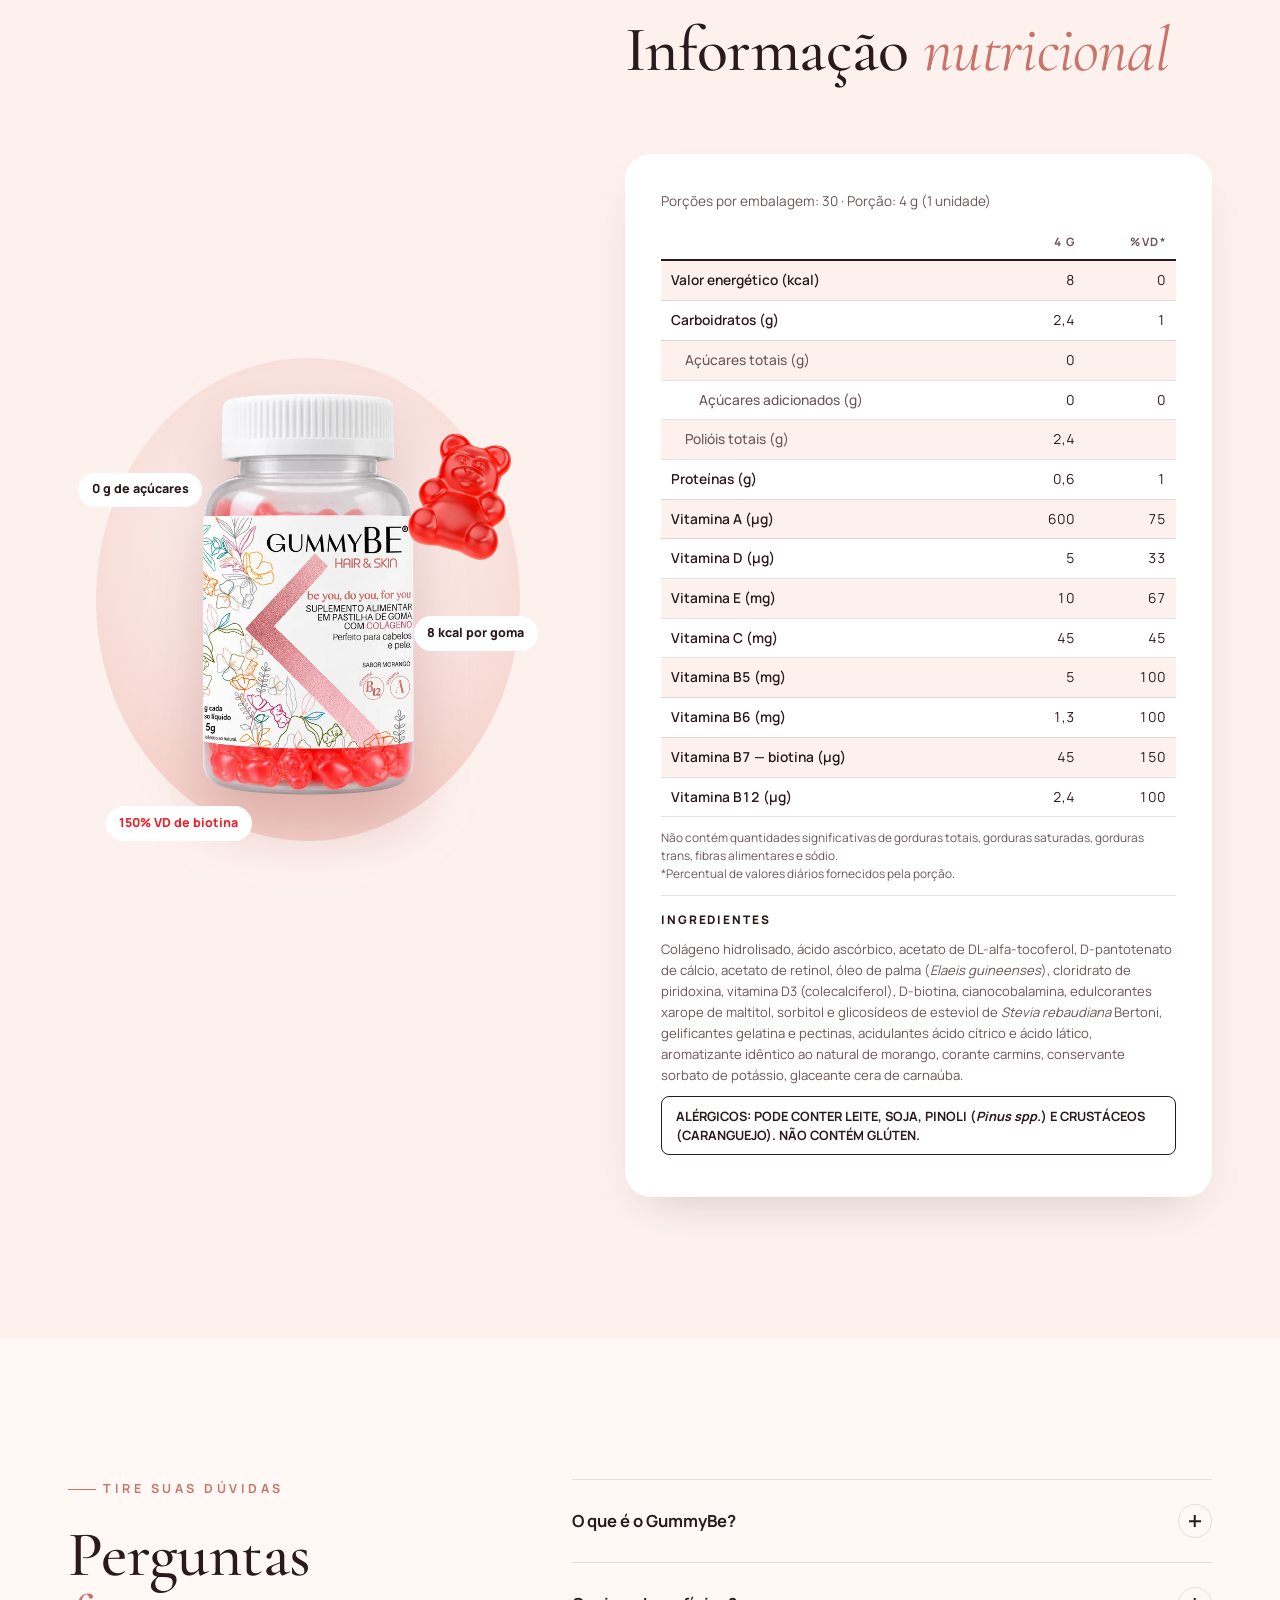
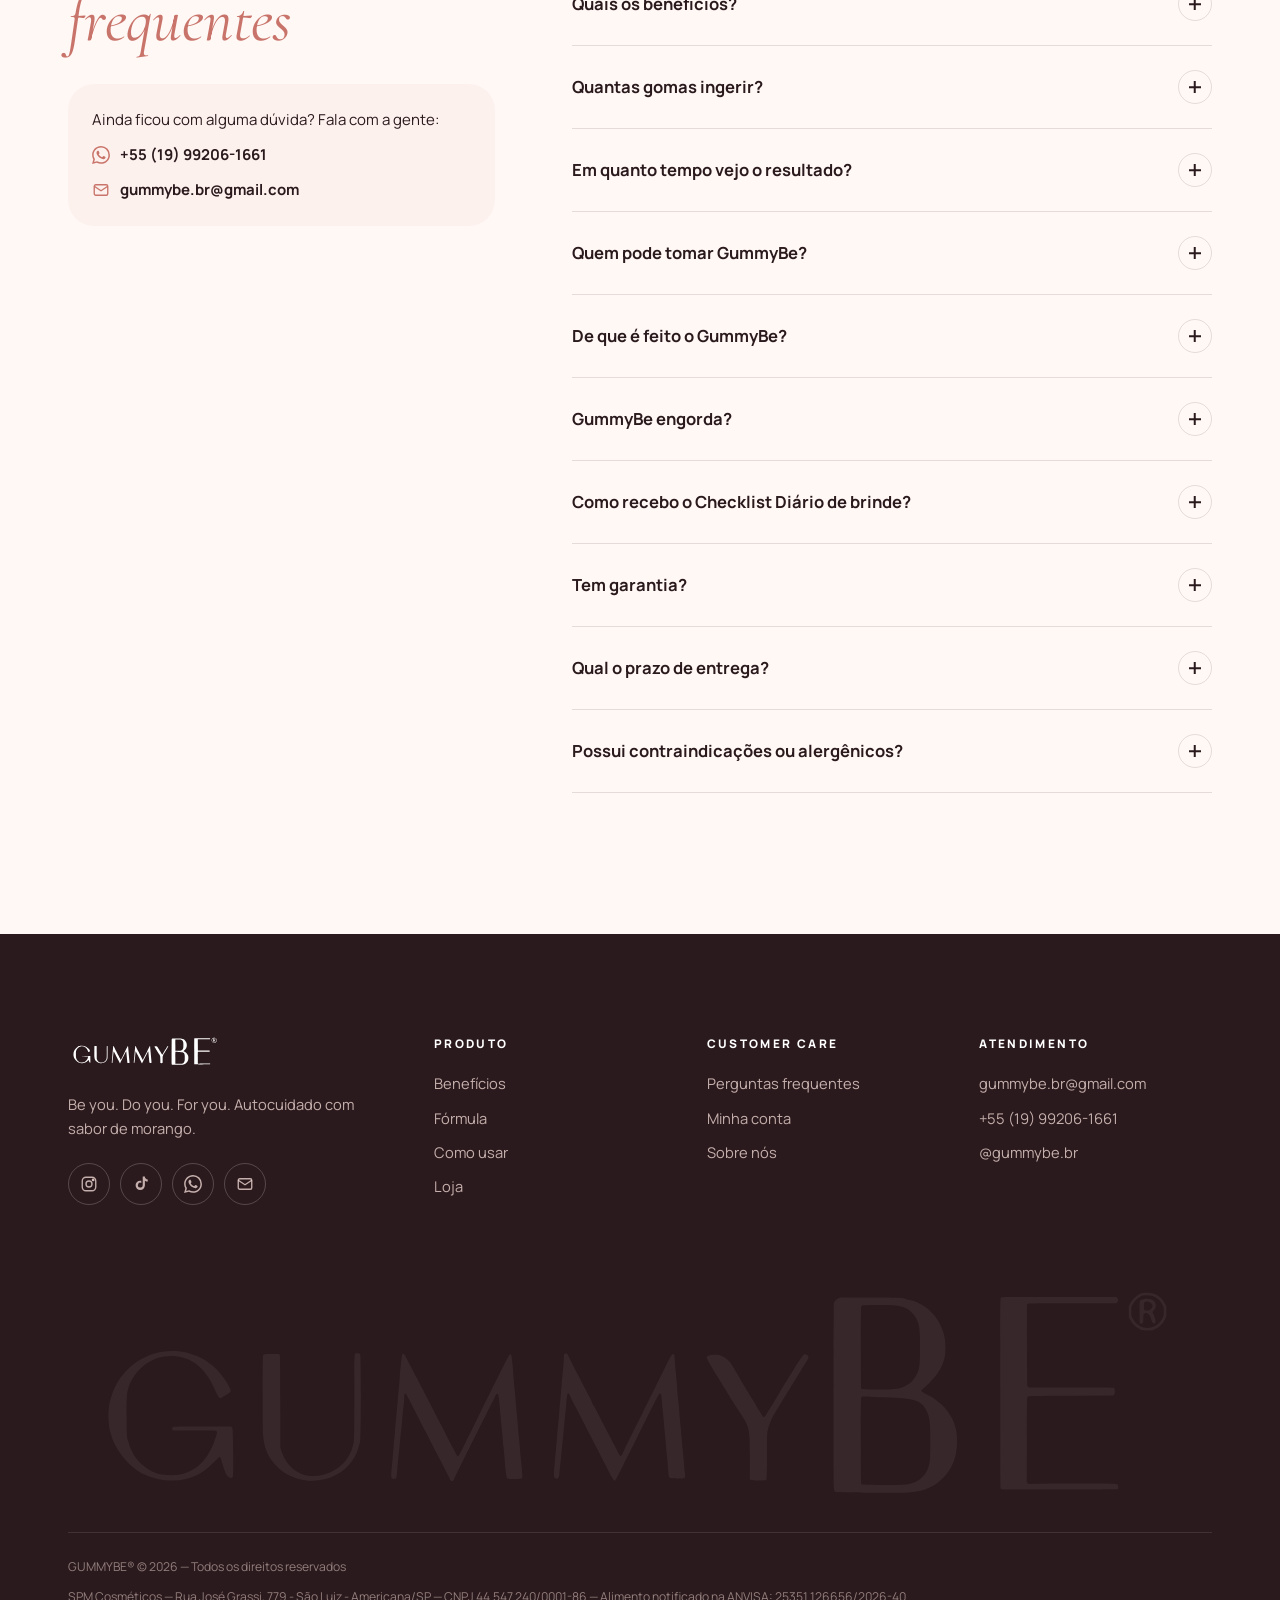
==== commit ecd7b692: "Add TikTok footer link" ====
--- a/index.html
+++ b/index.html
@@ -6,7 +6,7 @@
   <title>GummyBe® Hair &amp; Skin — Suplemento em goma com colágeno</title>
   <meta name="description" content="GummyBe® Hair & Skin: gominhas de ursinho sabor morango com colágeno, biotina e vitaminas para cabelos, unhas e pele. Apenas 1 goma por dia. Be you. Do you. For you.">
   <meta name="theme-color" content="#fff8f5">
-  <link rel="canonical" href="https://www.shop.gummybe.com.br/">
+  <link rel="canonical" href="https://shop.gummybe.com.br/">
 
   <meta property="og:type" content="product">
   <meta property="og:title" content="GummyBe® Hair & Skin — Be you.">
@@ -844,6 +844,7 @@
         <p>Be you. Do you. For you. Autocuidado com sabor de morango.</p>
         <div class="socials">
           <a href="https://www.instagram.com/gummybe.br/" target="_blank" rel="noopener" aria-label="Instagram"><svg viewBox="0 0 24 24" fill="none" stroke="currentColor" stroke-width="1.8"><rect x="3" y="3" width="18" height="18" rx="5"/><circle cx="12" cy="12" r="4"/><circle cx="17.5" cy="6.5" r="1" fill="currentColor"/></svg></a>
+          <a href="https://www.tiktok.com/@gummybe.br" target="_blank" rel="noopener noreferrer" aria-label="TikTok @gummybe.br"><svg viewBox="0 0 24 24" fill="currentColor" aria-hidden="true"><path d="M14.5 2h2.6c.2 2.2 1.6 3.7 3.9 4v2.8a8.3 8.3 0 0 1-3.8-1.2v6.2a6.2 6.2 0 1 1-6.2-6.2c.5 0 .9 0 1.4.1v2.9a3.2 3.2 0 1 0 1.9 3V2z"/></svg></a>
           <a href="https://api.whatsapp.com/send?phone=5519992061661" target="_blank" rel="noopener" aria-label="WhatsApp"><svg viewBox="0 0 24 24" fill="currentColor"><path d="M17.472 14.382c-.297-.149-1.758-.867-2.03-.967-.273-.099-.471-.148-.67.15-.197.297-.767.966-.94 1.164-.173.199-.347.223-.644.075-.297-.15-1.255-.463-2.39-1.475-.883-.788-1.48-1.761-1.653-2.059-.173-.297-.018-.458.13-.606.134-.133.298-.347.446-.52.149-.174.198-.298.298-.497.099-.198.05-.371-.025-.52-.075-.149-.669-1.612-.916-2.207-.242-.579-.487-.5-.669-.51-.173-.008-.371-.01-.57-.01-.198 0-.52.074-.792.372-.272.297-1.04 1.016-1.04 2.479 0 1.462 1.065 2.875 1.213 3.074.149.198 2.096 3.2 5.077 4.487.709.306 1.262.489 1.694.625.712.227 1.36.195 1.871.118.571-.085 1.758-.719 2.006-1.413.248-.694.248-1.289.173-1.413-.074-.124-.272-.198-.57-.347m-5.421 7.403h-.004a9.87 9.87 0 0 1-5.031-1.378l-.361-.214-3.741.982.998-3.648-.235-.374a9.86 9.86 0 0 1-1.51-5.26c.001-5.45 4.436-9.884 9.888-9.884 2.64 0 5.122 1.03 6.988 2.898a9.825 9.825 0 0 1 2.893 6.994c-.003 5.45-4.437 9.884-9.885 9.884m8.413-18.297A11.815 11.815 0 0 0 12.05 0C5.495 0 .16 5.335.157 11.892c0 2.096.547 4.142 1.588 5.945L.057 24l6.305-1.654a11.882 11.882 0 0 0 5.683 1.448h.005c6.554 0 11.89-5.335 11.893-11.893a11.821 11.821 0 0 0-3.48-8.413Z"/></svg></a>
           <a href="mailto:gummybe.br@gmail.com" aria-label="E-mail"><svg viewBox="0 0 24 24" fill="none" stroke="currentColor" stroke-width="1.8"><rect x="3" y="5" width="18" height="14" rx="2"/><path d="M3 7l9 6 9-6"/></svg></a>
         </div>
